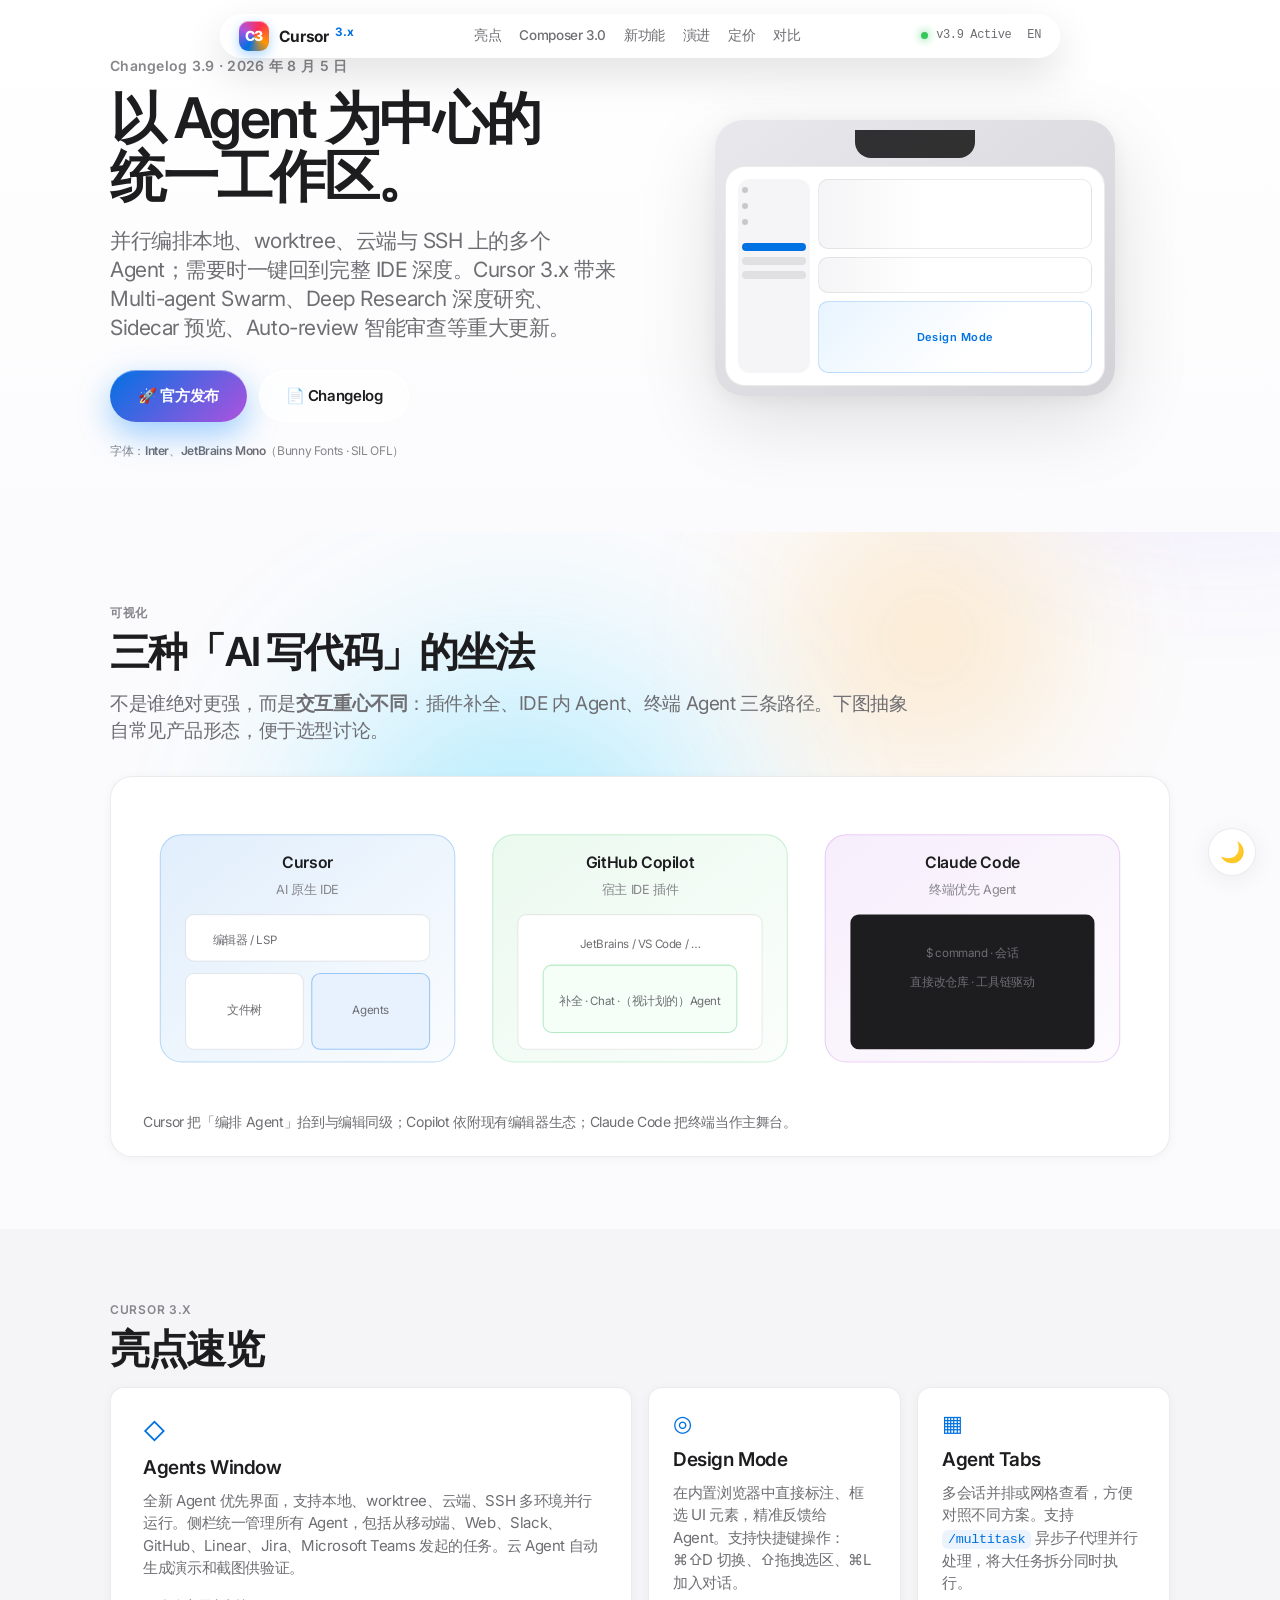
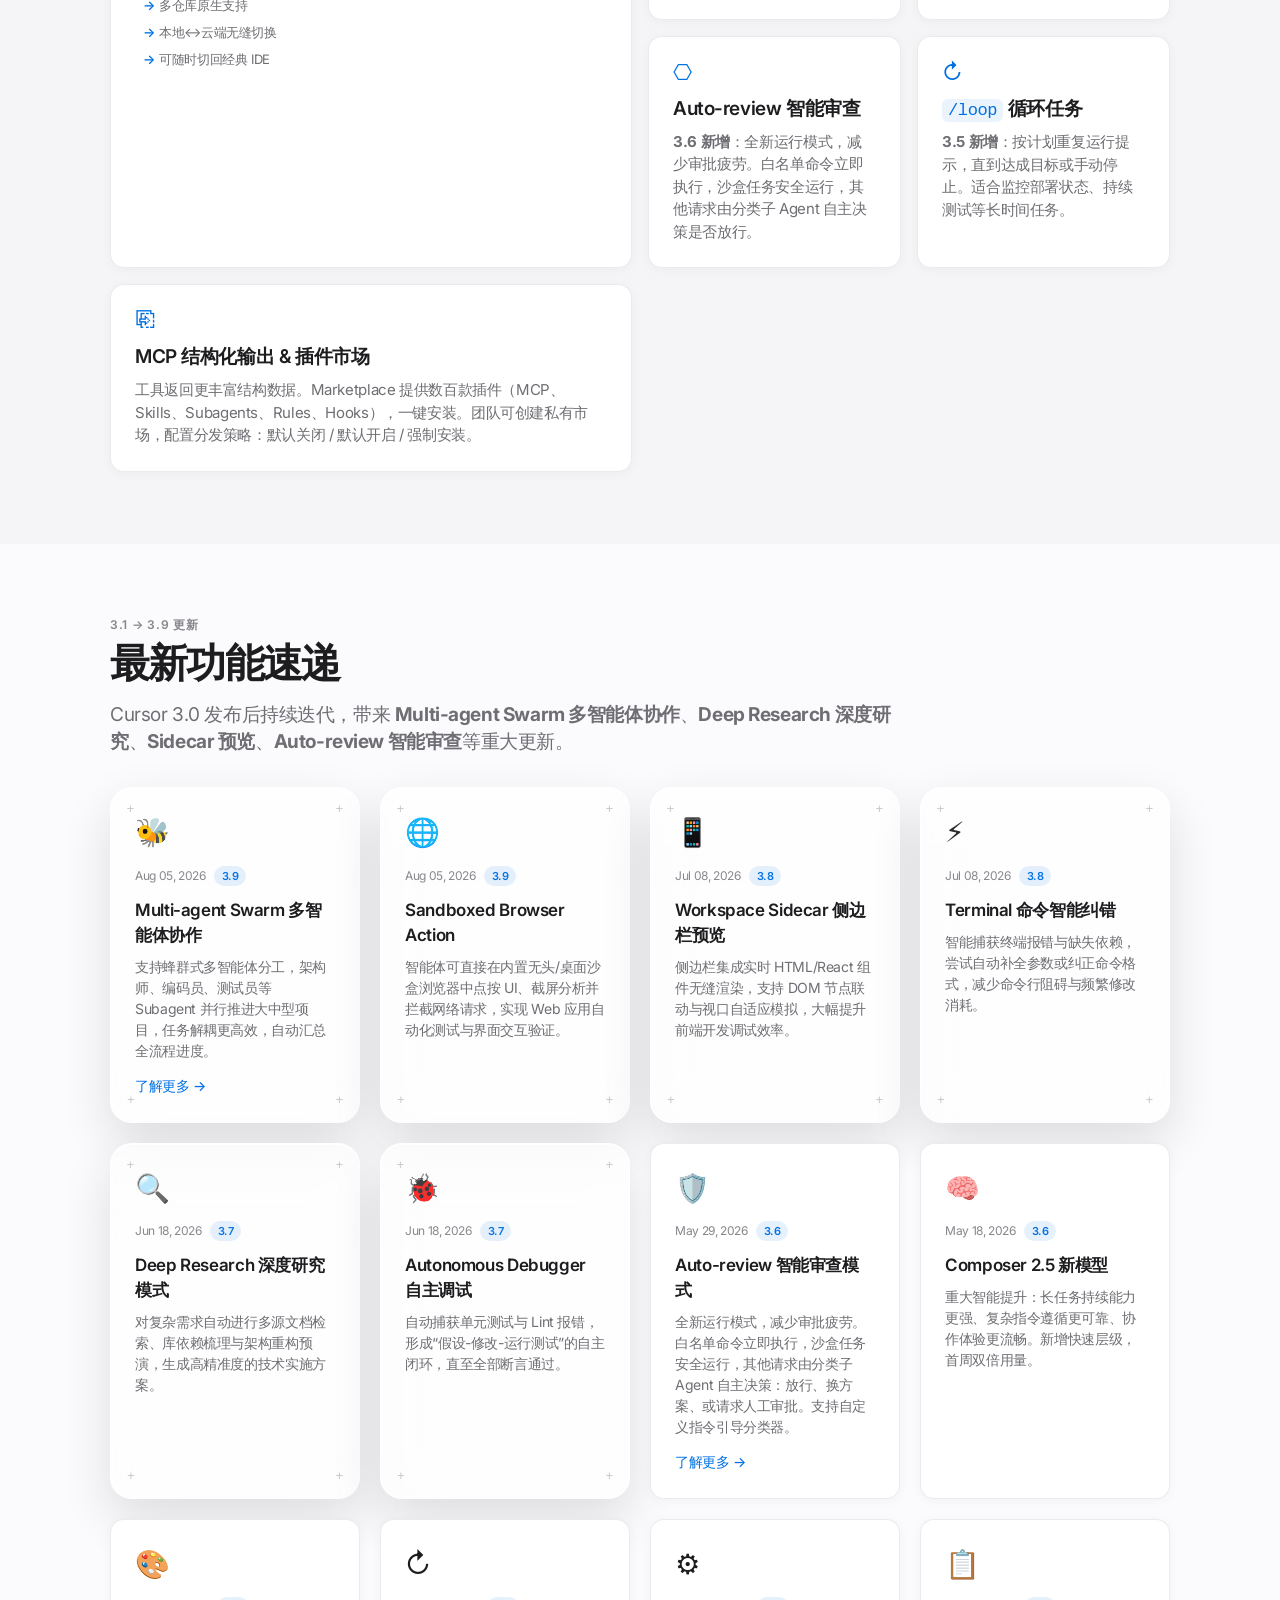
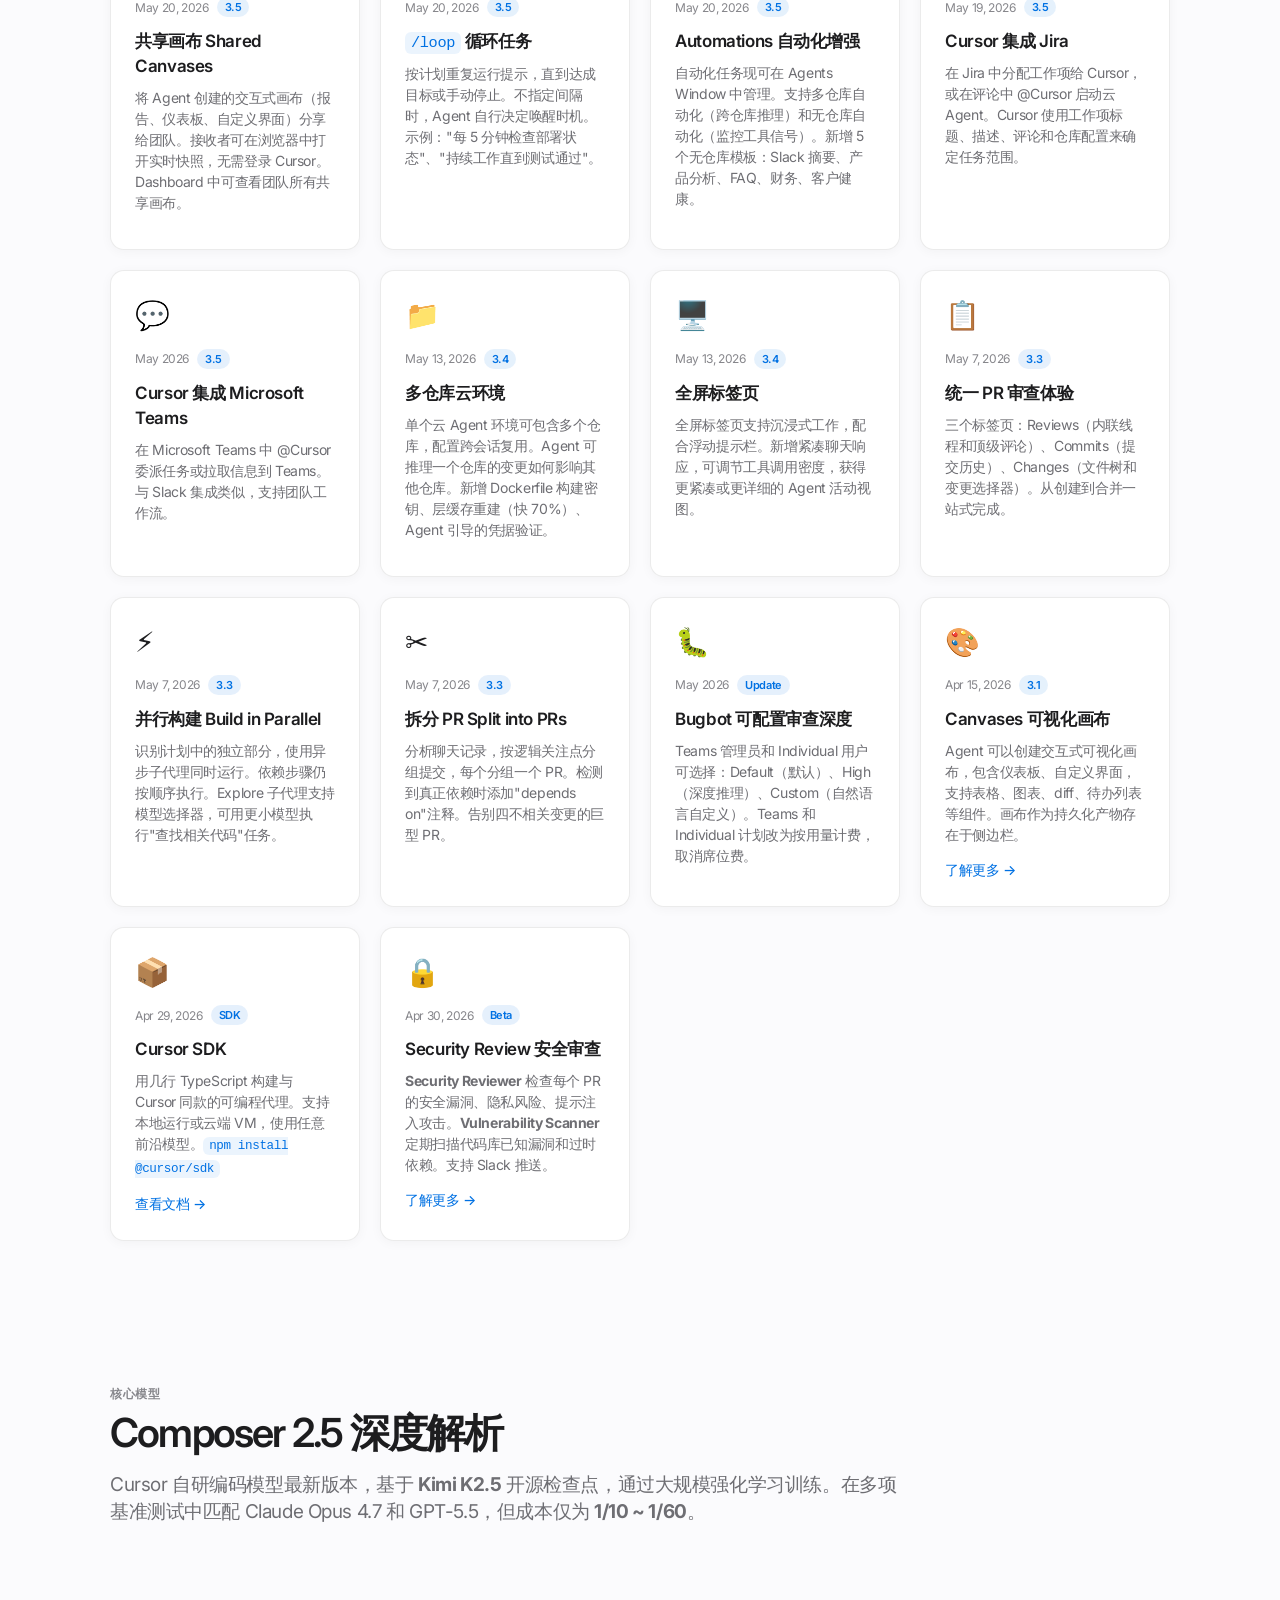
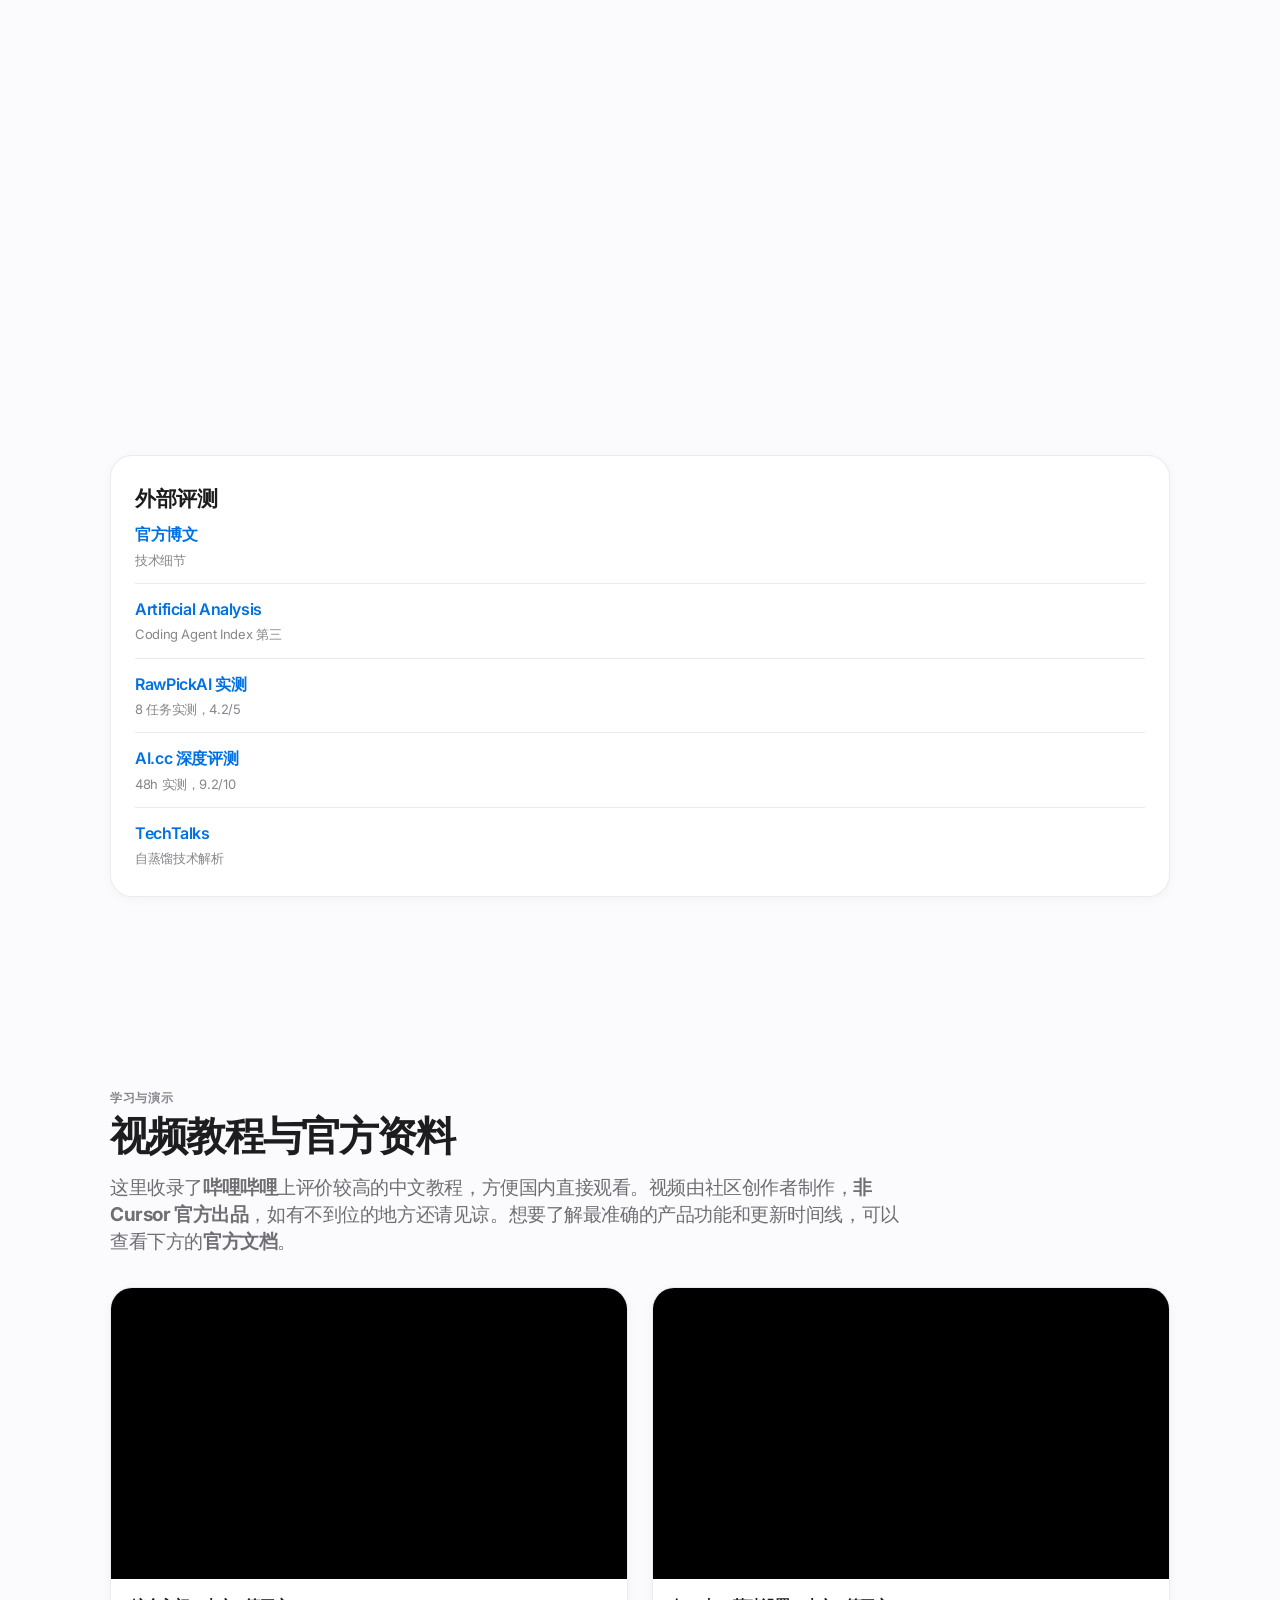
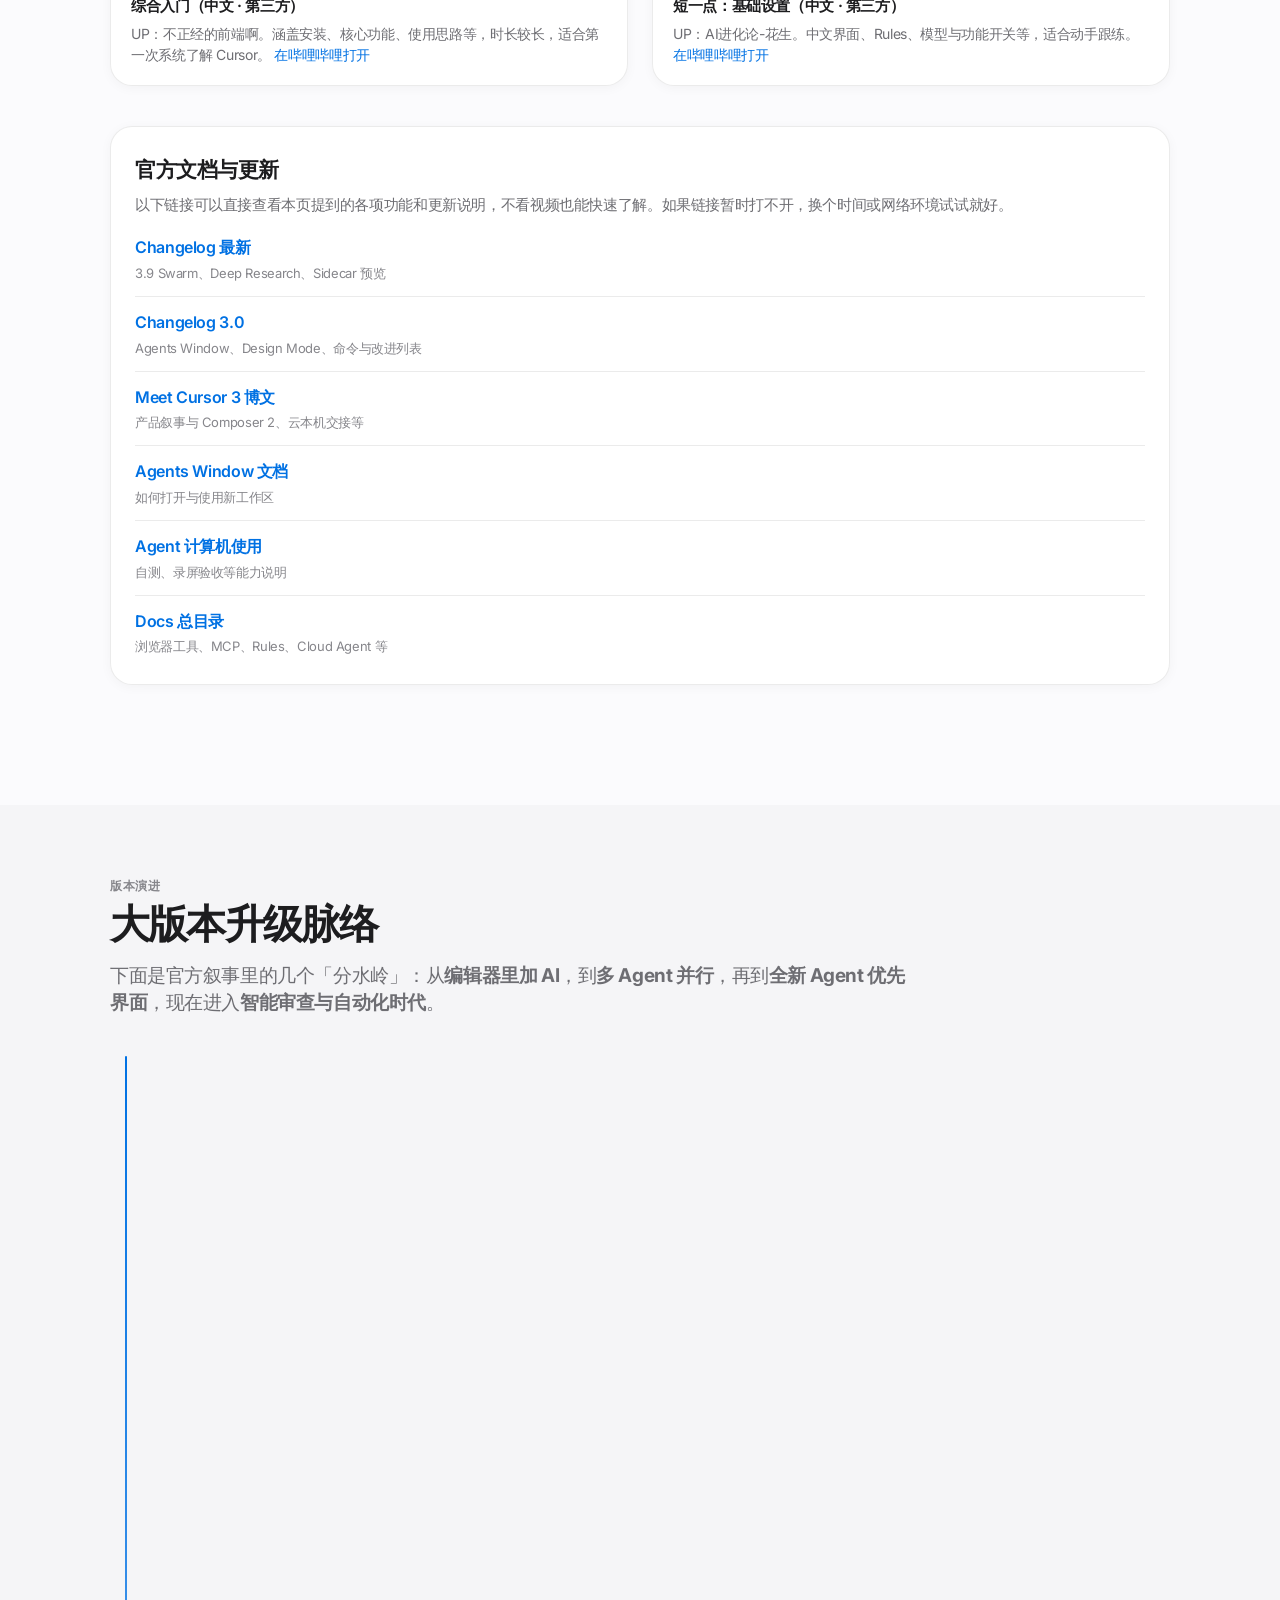
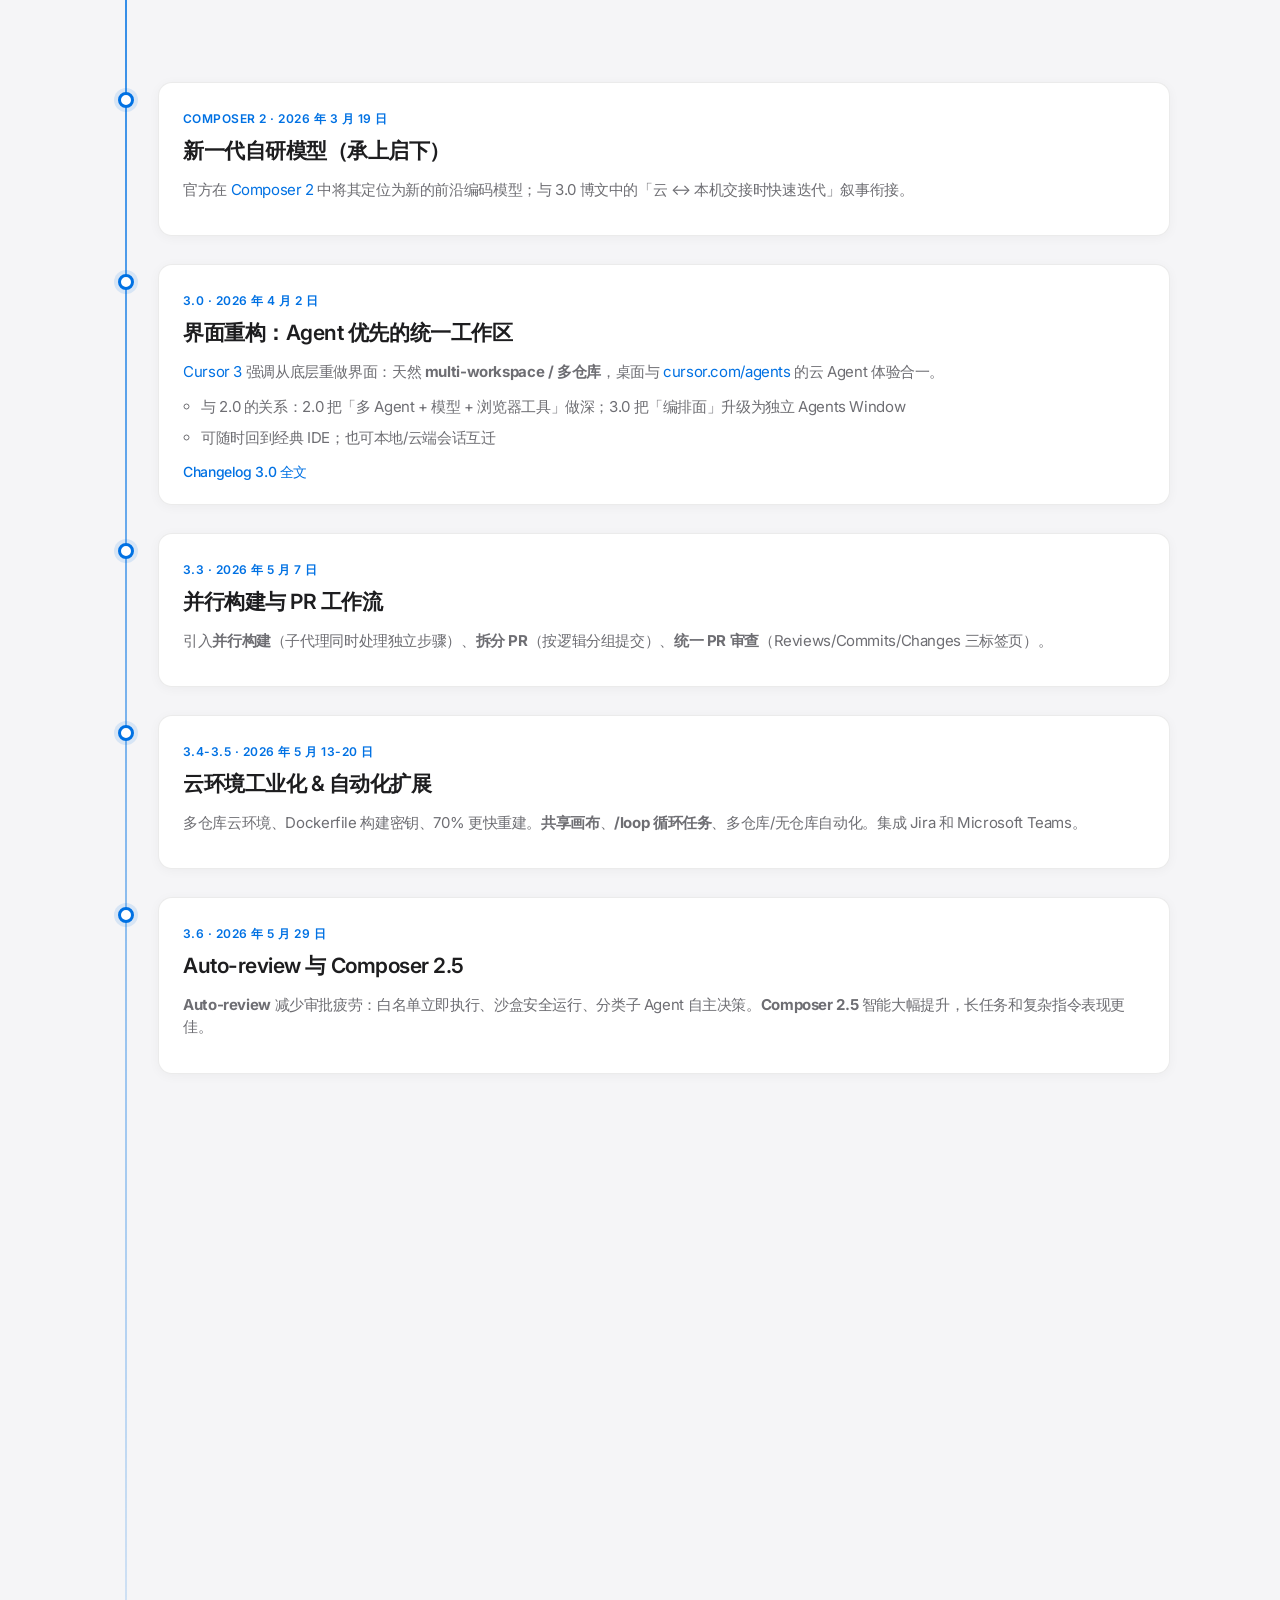
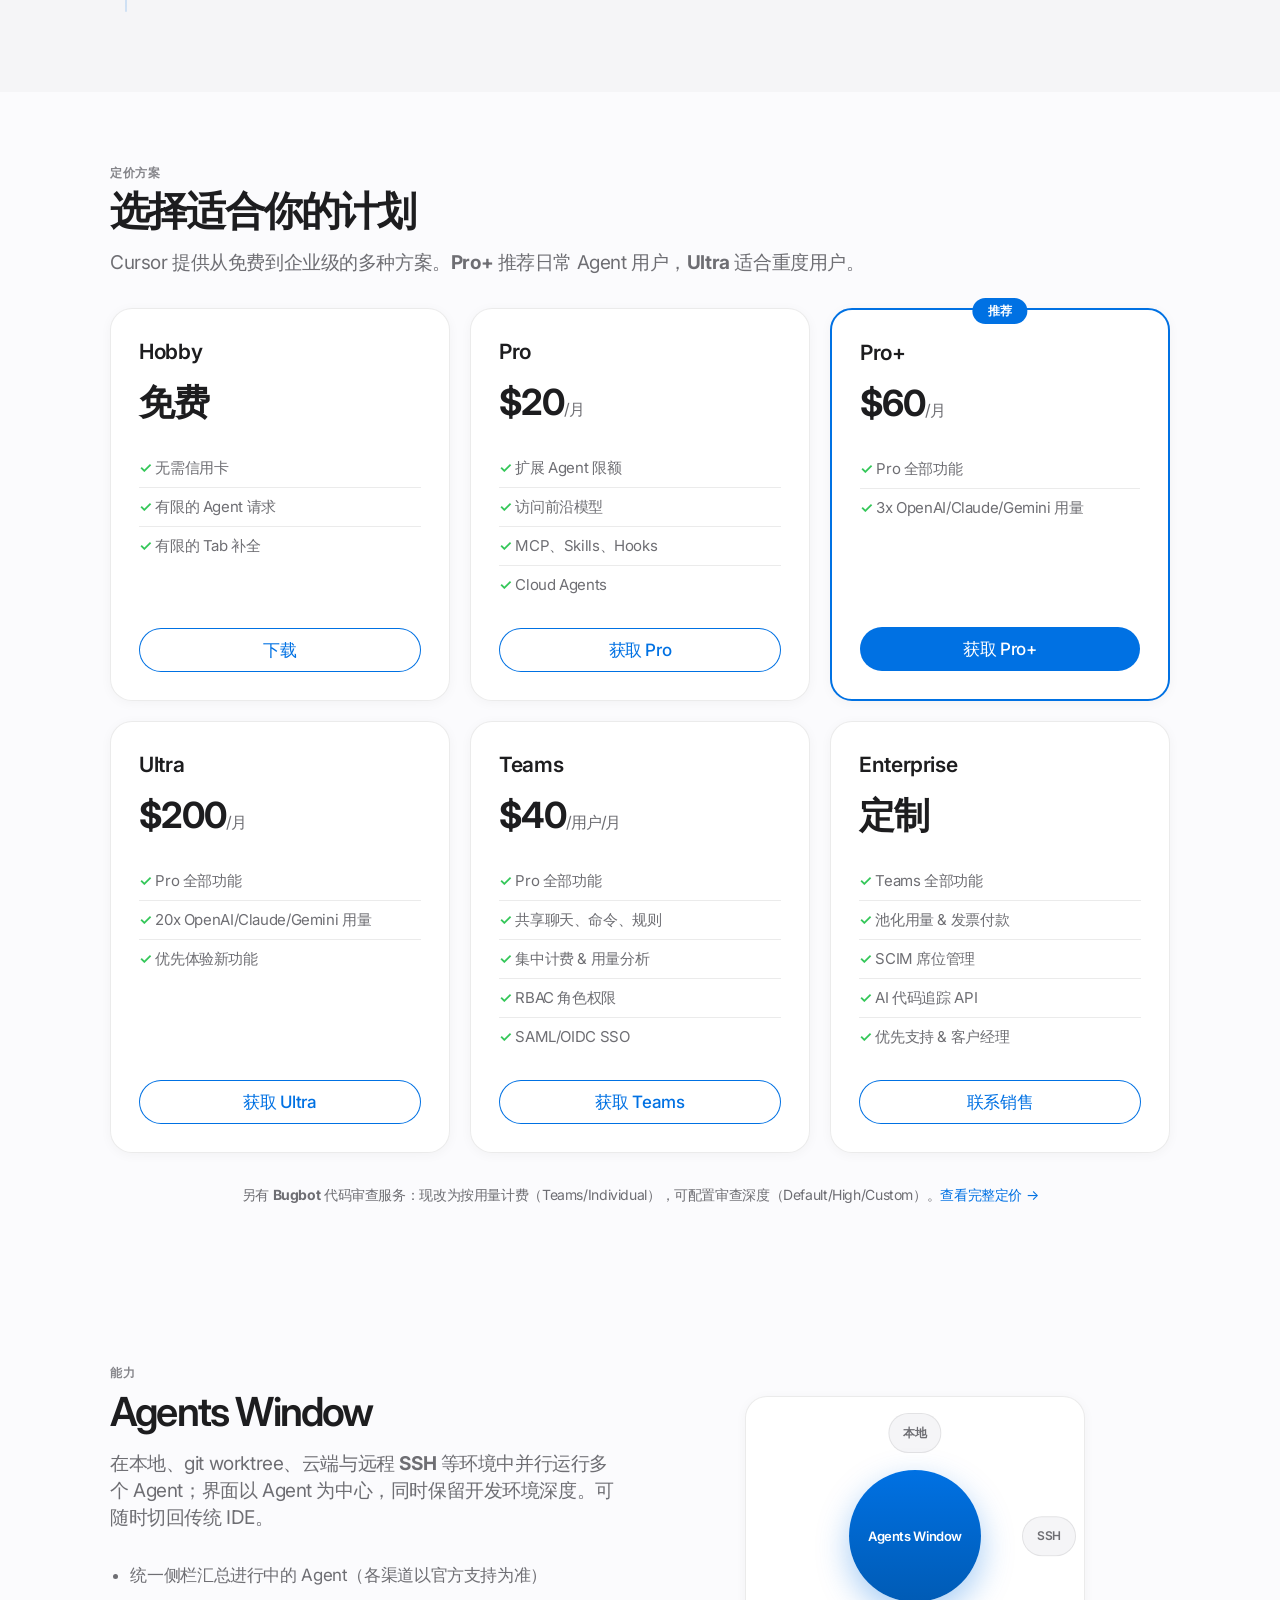
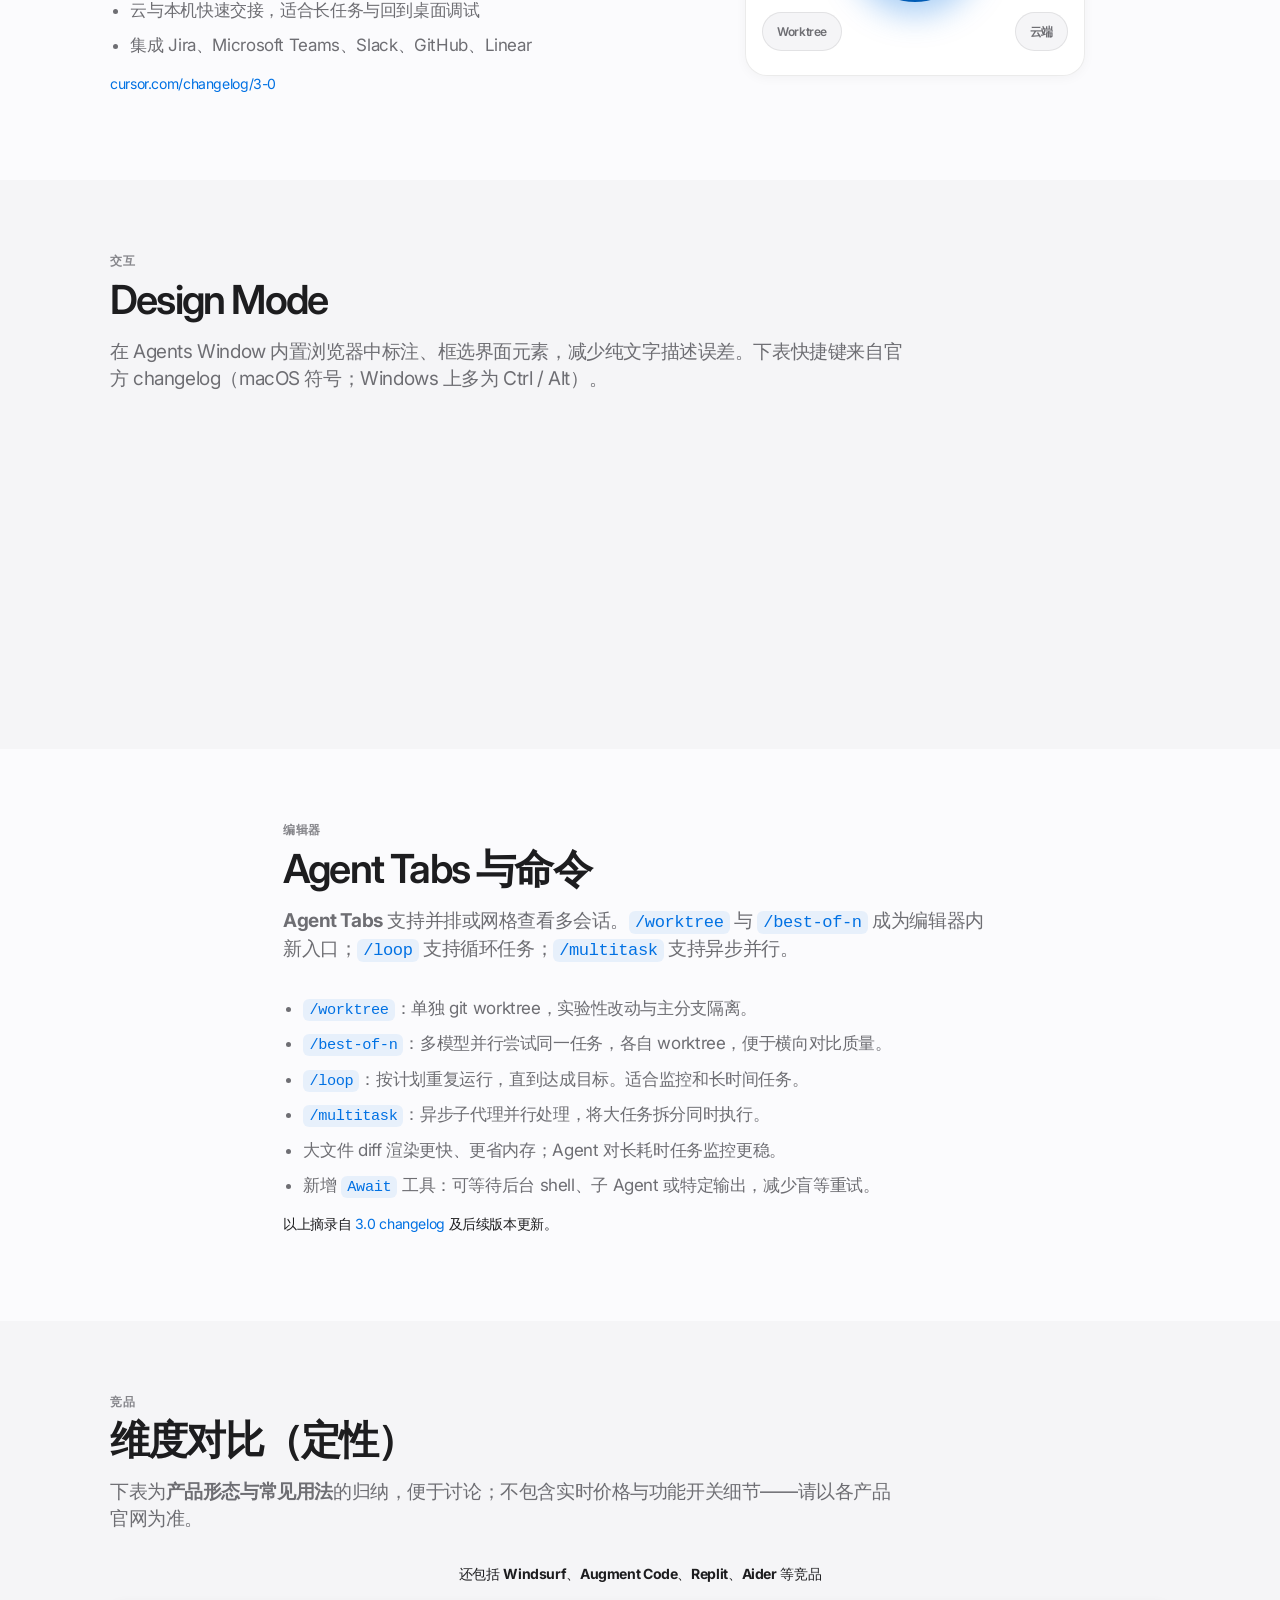
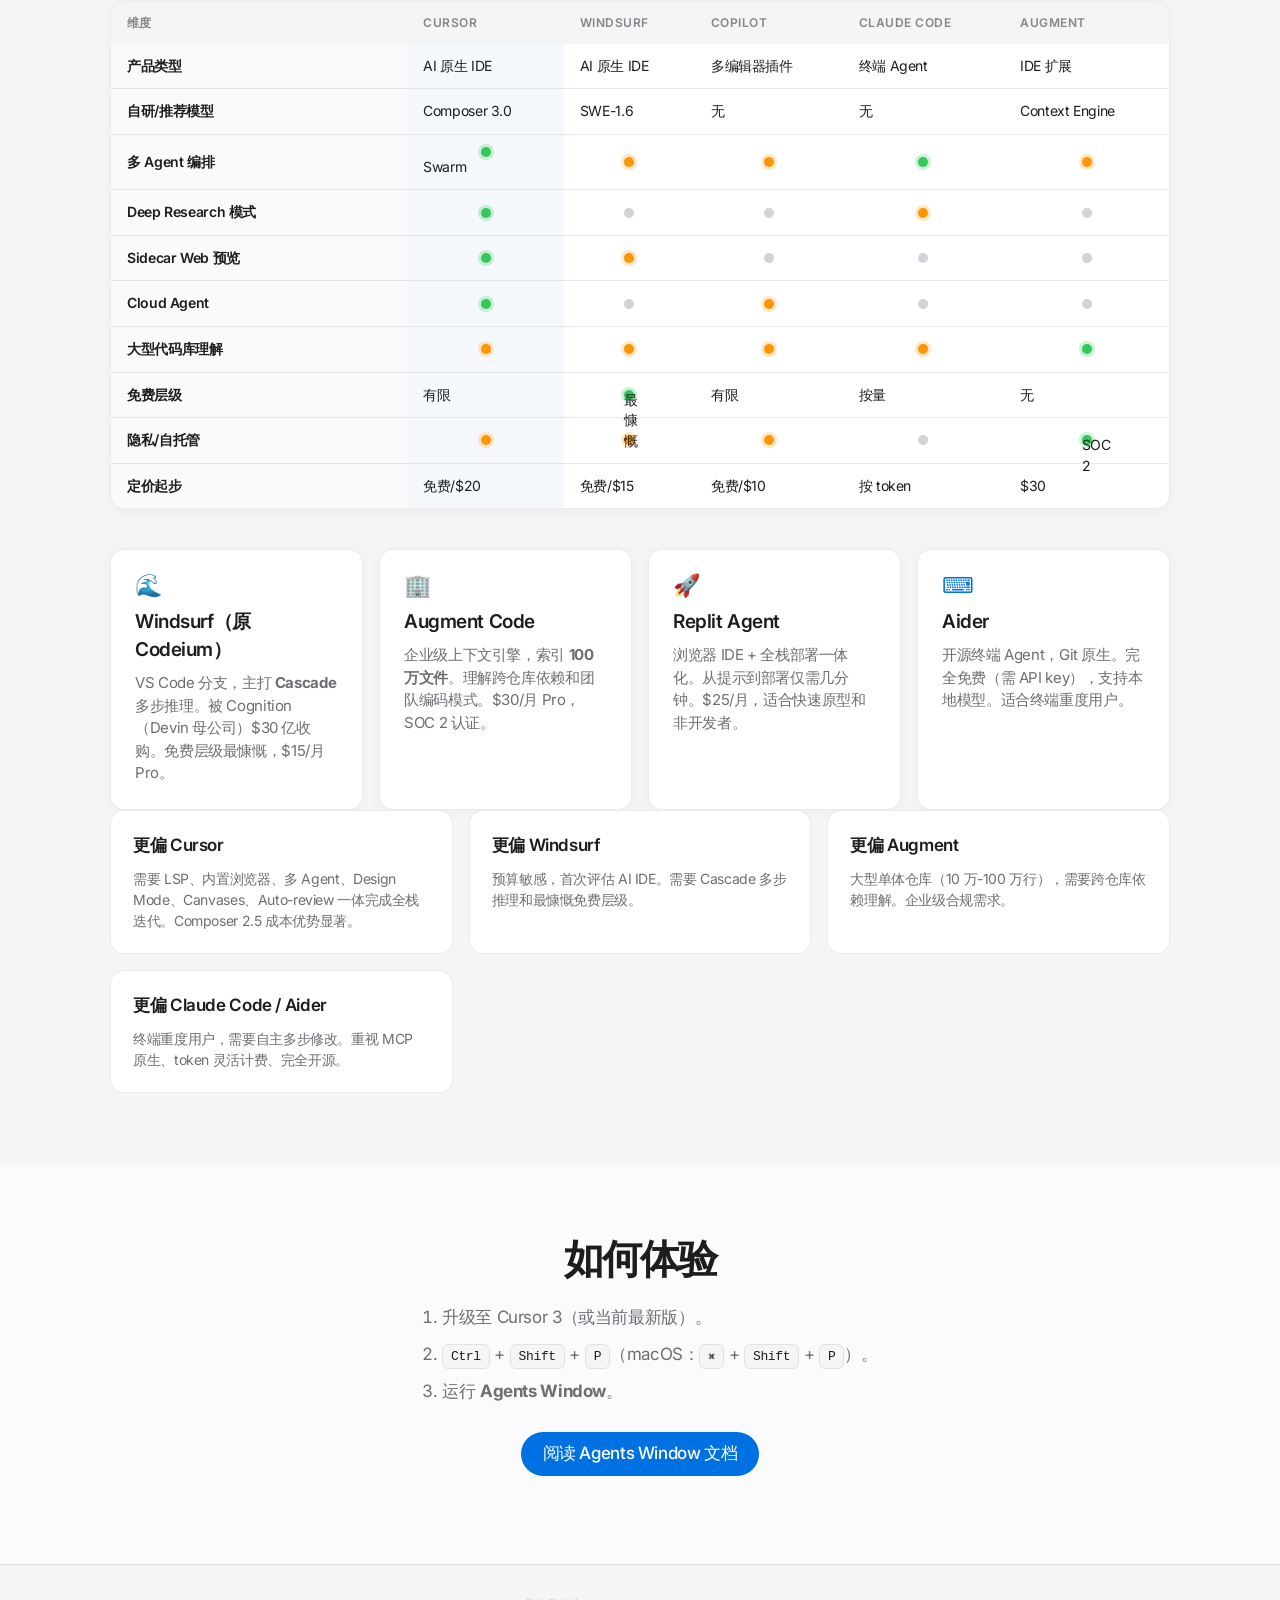
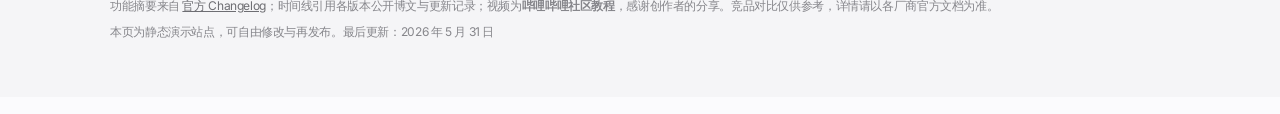
==== index.html @ d1e557cf "feat: 升级 3.9 最新版本内容与 iOS 液态玻璃 & 赛博堆叠卡片高级 UI/UX 设计" ====
<!DOCTYPE html>
<html lang="zh-CN">
  <head>
    <meta charset="UTF-8" />
    <meta name="viewport" content="width=device-width, initial-scale=1" />
    <meta name="description" content="Cursor 3.x 介绍页：Multi-agent Swarm、Deep Research、Sidecar 预览、Auto-review、Composer 3.0、定价方案、竞品对比。3.0→3.9 演进全记录。" />
    <meta name="theme-color" content="#fbfbfd" media="(prefers-color-scheme: light)" />
    <meta name="theme-color" content="#1d1d1f" media="(prefers-color-scheme: dark)" />
    
    <!-- Open Graph -->
    <meta property="og:type" content="website" />
    <meta property="og:title" content="Cursor 3.x · 完整功能介绍" />
    <meta property="og:description" content="Cursor 3.x 全功能介绍：Multi-agent Swarm、Deep Research、Sidecar 预览、Auto-review、Composer 3.0、定价方案" />
    <meta property="og:locale" content="zh_CN" />
    
    <!-- PWA -->
    <link rel="manifest" href="manifest.json" />
    <meta name="apple-mobile-web-app-capable" content="yes" />
    <meta name="apple-mobile-web-app-status-bar-style" content="default" />
    
    <!-- Fonts -->
    <link rel="preconnect" href="https://fonts.bunny.net" crossorigin />
    <link href="https://fonts.bunny.net/css?family=inter:400,500,600,700|jetbrains-mono:400,500,600&display=swap" rel="stylesheet" />
    
    <link rel="stylesheet" href="assets/css/style.css" />
    <title>Cursor 3.x · 完整功能介绍</title>
  </head>
  <body>
    <!-- 动态流光壁纸与噪点 -->
    <div class="bg-blobs" aria-hidden="true">
      <div class="blob b1"></div>
      <div class="blob b2"></div>
      <div class="blob b3"></div>
      <div class="blob b4"></div>
    </div>
    <div class="noise" aria-hidden="true"></div>

    <a class="skip-link" href="#main">跳到正文</a>

    <!-- 灵动岛悬浮导航栏 -->
    <header class="island">
      <div class="island-inner">
        <a class="island-logo" href="#">
          <span class="island-mark">C3</span>
          <span>Cursor <span class="logo-ver">3.x</span></span>
        </a>
        <nav class="island-nav" aria-label="页面导航">
          <a href="#highlights">亮点</a>
          <a href="#composer-25">Composer 3.0</a>
          <a href="#new-features">新功能</a>
          <a href="#timeline">演进</a>
          <a href="#pricing">定价</a>
          <a href="#compare">对比</a>
        </nav>
        <div class="island-status">
          <span class="is-dot"></span>
          <span>v3.9 Active</span>
          <a href="en/" style="margin-left:8px;color:var(--text-secondary);text-decoration:none;" hreflang="en">EN</a>
        </div>
      </div>
    </header>

    <main id="main">
      <!-- Hero -->
      <section class="hero">
        <div class="container hero-grid">
          <div class="hero-copy">
            <p class="eyebrow">Changelog 3.9 · 2026 年 8 月 5 日</p>
            <h1>以 Agent 为中心的<br />统一工作区。</h1>
            <p class="lead">并行编排本地、worktree、云端与 SSH 上的多个 Agent；需要时一键回到完整 IDE 深度。Cursor 3.x 带来 Multi-agent Swarm、Deep Research 深度研究、Sidecar 预览、Auto-review 智能审查等重大更新。</p>
            <div class="hero-actions">
              <a class="btn-p" href="https://cursor.com/blog/cursor-3" target="_blank" rel="noopener noreferrer">🚀 官方发布</a>
              <a class="btn-g" href="https://cursor.com/changelog" target="_blank" rel="noopener noreferrer">📄 Changelog</a>
            </div>
            <p class="font-note">字体：<strong>Inter</strong>、<strong>JetBrains Mono</strong>（Bunny Fonts · SIL OFL）</p>
          </div>
          <div class="hero-visual" aria-hidden="true">
            <div class="device-frame">
              <div class="device-notch"></div>
              <div class="device-screen">
                <div class="mock-sidebar">
                  <span class="mock-dot"></span><span class="mock-dot"></span><span class="mock-dot"></span>
                  <div class="mock-rows">
                    <div class="mock-row active"></div>
                    <div class="mock-row"></div>
                    <div class="mock-row"></div>
                  </div>
                </div>
                <div class="mock-main">
                  <div class="mock-chat"></div>
                  <div class="mock-chat short"></div>
                  <div class="mock-browser"><span>Design Mode</span></div>
                </div>
              </div>
            </div>
          </div>
        </div>
      </section>

      <!-- Visual -->
      <section id="visual" class="section">
        <div class="container">
          <p class="section-label">可视化</p>
          <h2 class="section-title">三种「AI 写代码」的坐法</h2>
          <p class="section-desc">不是谁绝对更强，而是<strong>交互重心不同</strong>：插件补全、IDE 内 Agent、终端 Agent 三条路径。下图抽象自常见产品形态，便于选型讨论。</p>
          <figure class="diagram-card animate-on-scroll">
            <svg class="diagram-svg" viewBox="0 0 960 280" role="img" aria-labelledby="diagram-title diagram-desc">
              <title id="diagram-title">Cursor、GitHub Copilot、Claude Code 产品形态对比示意图</title>
              <desc id="diagram-desc">三列分别表示 AI 原生 IDE、多编辑器插件、终端 Agent 的典型结构。</desc>
              <defs>
                <linearGradient id="g1" x1="0" y1="0" x2="1" y2="1" class="svg-grad-blue"><stop offset="0%" stop-color="#0071e3" stop-opacity="0.12"/><stop offset="100%" stop-color="#0071e3" stop-opacity="0.02"/></linearGradient>
                <linearGradient id="g2" x1="0" y1="0" x2="1" y2="1" class="svg-grad-green"><stop offset="0%" stop-color="#34c759" stop-opacity="0.1"/><stop offset="100%" stop-color="#34c759" stop-opacity="0.02"/></linearGradient>
                <linearGradient id="g3" x1="0" y1="0" x2="1" y2="1" class="svg-grad-purple"><stop offset="0%" stop-color="#af52de" stop-opacity="0.1"/><stop offset="100%" stop-color="#af52de" stop-opacity="0.02"/></linearGradient>
              </defs>
              <rect x="24" y="32" width="280" height="216" rx="20" fill="url(#g1)" class="svg-card-blue"/>
              <text x="164" y="64" text-anchor="middle" class="svg-label">Cursor</text>
              <text x="164" y="88" text-anchor="middle" class="svg-caption">AI 原生 IDE</text>
              <rect x="48" y="108" width="232" height="44" rx="8" class="svg-rect-light"/>
              <rect x="48" y="164" width="112" height="72" rx="8" class="svg-rect-light"/>
              <rect x="168" y="164" width="112" height="72" rx="8" class="svg-rect-accent"/>
              <text x="104" y="136" text-anchor="middle" class="svg-mini">编辑器 / LSP</text>
              <text x="104" y="202" text-anchor="middle" class="svg-mini">文件树</text>
              <text x="224" y="202" text-anchor="middle" class="svg-mini">Agents</text>
              <rect x="340" y="32" width="280" height="216" rx="20" fill="url(#g2)" class="svg-card-green"/>
              <text x="480" y="64" text-anchor="middle" class="svg-label">GitHub Copilot</text>
              <text x="480" y="88" text-anchor="middle" class="svg-caption">宿主 IDE 插件</text>
              <rect x="364" y="108" width="232" height="128" rx="8" class="svg-rect-light"/>
              <text x="480" y="140" text-anchor="middle" class="svg-mini">JetBrains / VS Code / …</text>
              <rect x="388" y="156" width="184" height="64" rx="8" class="svg-rect-green"/>
              <text x="480" y="194" text-anchor="middle" class="svg-mini">补全 · Chat ·（视计划的）Agent</text>
              <rect x="656" y="32" width="280" height="216" rx="20" fill="url(#g3)" class="svg-card-purple"/>
              <text x="796" y="64" text-anchor="middle" class="svg-label">Claude Code</text>
              <text x="796" y="88" text-anchor="middle" class="svg-caption">终端优先 Agent</text>
              <rect x="680" y="108" width="232" height="128" rx="8" fill="#1d1d1f"/>
              <text x="796" y="148" text-anchor="middle" fill="#f5f5f7" class="svg-mini">$ command · 会话</text>
              <text x="796" y="176" text-anchor="middle" fill="#a1a1a6" class="svg-mini">直接改仓库 · 工具链驱动</text>
            </svg>
            <figcaption class="diagram-caption">Cursor 把「编排 Agent」抬到与编辑同级；Copilot 依附现有编辑器生态；Claude Code 把终端当作主舞台。</figcaption>
          </figure>
        </div>
      </section>

      <!-- Highlights -->
      <section id="highlights" class="section section-tint">
        <div class="container">
          <p class="section-label">Cursor 3.x</p>
          <h2 class="section-title">亮点速览</h2>
          <div class="bento">
            <article class="bento-card bento-large animate-on-scroll">
              <div class="bento-icon" aria-hidden="true">◇</div>
              <h3>Agents Window</h3>
              <p>全新 Agent 优先界面，支持本地、worktree、云端、SSH 多环境并行运行。侧栏统一管理所有 Agent，包括从移动端、Web、Slack、GitHub、Linear、Jira、Microsoft Teams 发起的任务。云 Agent 自动生成演示和截图供验证。</p>
              <ul class="bento-list">
                <li>多仓库原生支持</li>
                <li>本地↔云端无缝切换</li>
                <li>可随时切回经典 IDE</li>
              </ul>
            </article>
            <article class="bento-card animate-on-scroll">
              <div class="bento-icon" aria-hidden="true">◎</div>
              <h3>Design Mode</h3>
              <p>在内置浏览器中直接标注、框选 UI 元素，精准反馈给 Agent。支持快捷键操作：⌘⇧D 切换、⇧拖拽选区、⌘L 加入对话。</p>
            </article>
            <article class="bento-card animate-on-scroll">
              <div class="bento-icon" aria-hidden="true">▦</div>
              <h3>Agent Tabs</h3>
              <p>多会话并排或网格查看，方便对照不同方案。支持 <code>/multitask</code> 异步子代理并行处理，将大任务拆分同时执行。</p>
            </article>
            <article class="bento-card animate-on-scroll">
              <div class="bento-icon" aria-hidden="true">⎔</div>
              <h3>Auto-review 智能审查</h3>
              <p><strong>3.6 新增</strong>：全新运行模式，减少审批疲劳。白名单命令立即执行，沙盒任务安全运行，其他请求由分类子 Agent 自主决策是否放行。</p>
            </article>
            <article class="bento-card animate-on-scroll">
              <div class="bento-icon" aria-hidden="true">↻</div>
              <h3><code>/loop</code> 循环任务</h3>
              <p><strong>3.5 新增</strong>：按计划重复运行提示，直到达成目标或手动停止。适合监控部署状态、持续测试等长时间任务。</p>
            </article>
            <article class="bento-card bento-wide animate-on-scroll">
              <div class="bento-icon" aria-hidden="true">⎘</div>
              <h3>MCP 结构化输出 & 插件市场</h3>
              <p>工具返回更丰富结构数据。Marketplace 提供数百款插件（MCP、Skills、Subagents、Rules、Hooks），一键安装。团队可创建私有市场，配置分发策略：默认关闭 / 默认开启 / 强制安装。</p>
            </article>
          </div>
        </div>
      </section>

      <!-- New Features (3.1 - 3.9) -->
      <section id="new-features" class="section">
        <div class="container">
          <p class="section-label">3.1 → 3.9 更新</p>
          <h2 class="section-title">最新功能速递</h2>
          <p class="section-desc">Cursor 3.0 发布后持续迭代，带来 <strong>Multi-agent Swarm 多智能体协作</strong>、<strong>Deep Research 深度研究</strong>、<strong>Sidecar 预览</strong>、<strong>Auto-review 智能审查</strong>等重大更新。</p>
          
          <div class="feature-grid">
            <!-- Multi-agent Swarm -->
            <article class="feature-card glass shine animate-on-scroll">
              <span class="corner-cross tl">+</span><span class="corner-cross tr">+</span><span class="corner-cross bl">+</span><span class="corner-cross br">+</span>
              <div class="feature-icon">🐝</div>
              <div class="feature-meta">
                <span class="feature-date">Aug 05, 2026</span>
                <span class="feature-version">3.9</span>
              </div>
              <h3>Multi-agent Swarm 多智能体协作</h3>
              <p>支持蜂群式多智能体分工，架构师、编码员、测试员等 Subagent 并行推进大中型项目，任务解耦更高效，自动汇总全流程进度。</p>
              <a href="https://cursor.com/changelog" target="_blank" rel="noopener noreferrer">了解更多 →</a>
            </article>

            <!-- Sandboxed Browser Action -->
            <article class="feature-card glass shine animate-on-scroll">
              <span class="corner-cross tl">+</span><span class="corner-cross tr">+</span><span class="corner-cross bl">+</span><span class="corner-cross br">+</span>
              <div class="feature-icon">🌐</div>
              <div class="feature-meta">
                <span class="feature-date">Aug 05, 2026</span>
                <span class="feature-version">3.9</span>
              </div>
              <h3>Sandboxed Browser Action</h3>
              <p>智能体可直接在内置无头/桌面沙盒浏览器中点按 UI、截屏分析并拦截网络请求，实现 Web 应用自动化测试与界面交互验证。</p>
            </article>

            <!-- Workspace Sidecar -->
            <article class="feature-card glass shine animate-on-scroll">
              <span class="corner-cross tl">+</span><span class="corner-cross tr">+</span><span class="corner-cross bl">+</span><span class="corner-cross br">+</span>
              <div class="feature-icon">📱</div>
              <div class="feature-meta">
                <span class="feature-date">Jul 08, 2026</span>
                <span class="feature-version">3.8</span>
              </div>
              <h3>Workspace Sidecar 侧边栏预览</h3>
              <p>侧边栏集成实时 HTML/React 组件无缝渲染，支持 DOM 节点联动与视口自适应模拟，大幅提升前端开发调试效率。</p>
            </article>

            <!-- Terminal Command Auto-Correction -->
            <article class="feature-card glass shine animate-on-scroll">
              <span class="corner-cross tl">+</span><span class="corner-cross tr">+</span><span class="corner-cross bl">+</span><span class="corner-cross br">+</span>
              <div class="feature-icon">⚡</div>
              <div class="feature-meta">
                <span class="feature-date">Jul 08, 2026</span>
                <span class="feature-version">3.8</span>
              </div>
              <h3>Terminal 命令智能纠错</h3>
              <p>智能捕获终端报错与缺失依赖，尝试自动补全参数或纠正命令格式，减少命令行阻碍与频繁修改消耗。</p>
            </article>

            <!-- Deep Research Mode -->
            <article class="feature-card glass shine animate-on-scroll">
              <span class="corner-cross tl">+</span><span class="corner-cross tr">+</span><span class="corner-cross bl">+</span><span class="corner-cross br">+</span>
              <div class="feature-icon">🔍</div>
              <div class="feature-meta">
                <span class="feature-date">Jun 18, 2026</span>
                <span class="feature-version">3.7</span>
              </div>
              <h3>Deep Research 深度研究模式</h3>
              <p>对复杂需求自动进行多源文档检索、库依赖梳理与架构重构预演，生成高精准度的技术实施方案。</p>
            </article>

            <!-- Autonomous Debugger -->
            <article class="feature-card glass shine animate-on-scroll">
              <span class="corner-cross tl">+</span><span class="corner-cross tr">+</span><span class="corner-cross bl">+</span><span class="corner-cross br">+</span>
              <div class="feature-icon">🐞</div>
              <div class="feature-meta">
                <span class="feature-date">Jun 18, 2026</span>
                <span class="feature-version">3.7</span>
              </div>
              <h3>Autonomous Debugger 自主调试</h3>
              <p>自动捕获单元测试与 Lint 报错，形成“假设-修改-运行测试”的自主闭环，直至全部断言通过。</p>
            </article>

            <!-- Auto-review -->
            <article class="feature-card animate-on-scroll">
              <div class="feature-icon">🛡️</div>
              <div class="feature-meta">
                <span class="feature-date">May 29, 2026</span>
                <span class="feature-version">3.6</span>
              </div>
              <h3>Auto-review 智能审查模式</h3>
              <p>全新运行模式，减少审批疲劳。白名单命令立即执行，沙盒任务安全运行，其他请求由分类子 Agent 自主决策：放行、换方案、或请求人工审批。支持自定义指令引导分类器。</p>
              <a href="https://cursor.com/changelog" target="_blank" rel="noopener noreferrer">了解更多 →</a>
            </article>

            <!-- Composer 2.5 -->
            <article class="feature-card animate-on-scroll">
              <div class="feature-icon">🧠</div>
              <div class="feature-meta">
                <span class="feature-date">May 18, 2026</span>
                <span class="feature-version">3.6</span>
              </div>
              <h3>Composer 2.5 新模型</h3>
              <p>重大智能提升：长任务持续能力更强、复杂指令遵循更可靠、协作体验更流畅。新增快速层级，首周双倍用量。</p>
            </article>

            <!-- Shared Canvases -->
            <article class="feature-card animate-on-scroll">
              <div class="feature-icon">🎨</div>
              <div class="feature-meta">
                <span class="feature-date">May 20, 2026</span>
                <span class="feature-version">3.5</span>
              </div>
              <h3>共享画布 Shared Canvases</h3>
              <p>将 Agent 创建的交互式画布（报告、仪表板、自定义界面）分享给团队。接收者可在浏览器中打开实时快照，无需登录 Cursor。Dashboard 中可查看团队所有共享画布。</p>
            </article>

            <!-- /loop -->
            <article class="feature-card animate-on-scroll">
              <div class="feature-icon">↻</div>
              <div class="feature-meta">
                <span class="feature-date">May 20, 2026</span>
                <span class="feature-version">3.5</span>
              </div>
              <h3><code>/loop</code> 循环任务</h3>
              <p>按计划重复运行提示，直到达成目标或手动停止。不指定间隔时，Agent 自行决定唤醒时机。示例："每 5 分钟检查部署状态"、"持续工作直到测试通过"。</p>
            </article>

            <!-- Automations -->
            <article class="feature-card animate-on-scroll">
              <div class="feature-icon">⚙️</div>
              <div class="feature-meta">
                <span class="feature-date">May 20, 2026</span>
                <span class="feature-version">3.5</span>
              </div>
              <h3>Automations 自动化增强</h3>
              <p>自动化任务现可在 Agents Window 中管理。支持多仓库自动化（跨仓库推理）和无仓库自动化（监控工具信号）。新增 5 个无仓库模板：Slack 摘要、产品分析、FAQ、财务、客户健康。</p>
            </article>

            <!-- Cursor in Jira -->
            <article class="feature-card animate-on-scroll">
              <div class="feature-icon">📋</div>
              <div class="feature-meta">
                <span class="feature-date">May 19, 2026</span>
                <span class="feature-version">3.5</span>
              </div>
              <h3>Cursor 集成 Jira</h3>
              <p>在 Jira 中分配工作项给 Cursor，或在评论中 @Cursor 启动云 Agent。Cursor 使用工作项标题、描述、评论和仓库配置来确定任务范围。</p>
            </article>

            <!-- Cursor in Teams -->
            <article class="feature-card animate-on-scroll">
              <div class="feature-icon">💬</div>
              <div class="feature-meta">
                <span class="feature-date">May 2026</span>
                <span class="feature-version">3.5</span>
              </div>
              <h3>Cursor 集成 Microsoft Teams</h3>
              <p>在 Microsoft Teams 中 @Cursor 委派任务或拉取信息到 Teams。与 Slack 集成类似，支持团队工作流。</p>
            </article>

            <!-- Multi-repo Environments -->
            <article class="feature-card animate-on-scroll">
              <div class="feature-icon">📁</div>
              <div class="feature-meta">
                <span class="feature-date">May 13, 2026</span>
                <span class="feature-version">3.4</span>
              </div>
              <h3>多仓库云环境</h3>
              <p>单个云 Agent 环境可包含多个仓库，配置跨会话复用。Agent 可推理一个仓库的变更如何影响其他仓库。新增 Dockerfile 构建密钥、层缓存重建（快 70%）、Agent 引导的凭据验证。</p>
            </article>

            <!-- Full-screen tabs -->
            <article class="feature-card animate-on-scroll">
              <div class="feature-icon">🖥️</div>
              <div class="feature-meta">
                <span class="feature-date">May 13, 2026</span>
                <span class="feature-version">3.4</span>
              </div>
              <h3>全屏标签页</h3>
              <p>全屏标签页支持沉浸式工作，配合浮动提示栏。新增紧凑聊天响应，可调节工具调用密度，获得更紧凑或更详细的 Agent 活动视图。</p>
            </article>

            <!-- PR Review -->
            <article class="feature-card animate-on-scroll">
              <div class="feature-icon">📋</div>
              <div class="feature-meta">
                <span class="feature-date">May 7, 2026</span>
                <span class="feature-version">3.3</span>
              </div>
              <h3>统一 PR 审查体验</h3>
              <p>三个标签页：Reviews（内联线程和顶级评论）、Commits（提交历史）、Changes（文件树和变更选择器）。从创建到合并一站式完成。</p>
            </article>

            <!-- Build in Parallel -->
            <article class="feature-card animate-on-scroll">
              <div class="feature-icon">⚡</div>
              <div class="feature-meta">
                <span class="feature-date">May 7, 2026</span>
                <span class="feature-version">3.3</span>
              </div>
              <h3>并行构建 Build in Parallel</h3>
              <p>识别计划中的独立部分，使用异步子代理同时运行。依赖步骤仍按顺序执行。Explore 子代理支持模型选择器，可用更小模型执行"查找相关代码"任务。</p>
            </article>

            <!-- Split PRs -->
            <article class="feature-card animate-on-scroll">
              <div class="feature-icon">✂️</div>
              <div class="feature-meta">
                <span class="feature-date">May 7, 2026</span>
                <span class="feature-version">3.3</span>
              </div>
              <h3>拆分 PR Split into PRs</h3>
              <p>分析聊天记录，按逻辑关注点分组提交，每个分组一个 PR。检测到真正依赖时添加"depends on"注释。告别四不相关变更的巨型 PR。</p>
            </article>

            <!-- Bugbot Effort Levels -->
            <article class="feature-card animate-on-scroll">
              <div class="feature-icon">🐛</div>
              <div class="feature-meta">
                <span class="feature-date">May 2026</span>
                <span class="feature-version">Update</span>
              </div>
              <h3>Bugbot 可配置审查深度</h3>
              <p>Teams 管理员和 Individual 用户可选择：Default（默认）、High（深度推理）、Custom（自然语言自定义）。Teams 和 Individual 计划改为按用量计费，取消席位费。</p>
            </article>

            <!-- Canvases -->
            <article class="feature-card animate-on-scroll">
              <div class="feature-icon">🎨</div>
              <div class="feature-meta">
                <span class="feature-date">Apr 15, 2026</span>
                <span class="feature-version">3.1</span>
              </div>
              <h3>Canvases 可视化画布</h3>
              <p>Agent 可以创建交互式可视化画布，包含仪表板、自定义界面，支持表格、图表、diff、待办列表等组件。画布作为持久化产物存在于侧边栏。</p>
              <a href="https://cursor.com/blog/canvas" target="_blank" rel="noopener noreferrer">了解更多 →</a>
            </article>

            <!-- SDK -->
            <article class="feature-card animate-on-scroll">
              <div class="feature-icon">📦</div>
              <div class="feature-meta">
                <span class="feature-date">Apr 29, 2026</span>
                <span class="feature-version">SDK</span>
              </div>
              <h3>Cursor SDK</h3>
              <p>用几行 TypeScript 构建与 Cursor 同款的可编程代理。支持本地运行或云端 VM，使用任意前沿模型。<code>npm install @cursor/sdk</code></p>
              <a href="https://cursor.com/docs/sdk/typescript" target="_blank" rel="noopener noreferrer">查看文档 →</a>
            </article>

            <!-- Security Review -->
            <article class="feature-card animate-on-scroll">
              <div class="feature-icon">🔒</div>
              <div class="feature-meta">
                <span class="feature-date">Apr 30, 2026</span>
                <span class="feature-version">Beta</span>
              </div>
              <h3>Security Review 安全审查</h3>
              <p><strong>Security Reviewer</strong> 检查每个 PR 的安全漏洞、隐私风险、提示注入攻击。<strong>Vulnerability Scanner</strong> 定期扫描代码库已知漏洞和过时依赖。支持 Slack 推送。</p>
              <a href="https://cursor.com/docs/security-review" target="_blank" rel="noopener noreferrer">了解更多 →</a>
            </article>
          </div>
        </div>
      </section>


      <!-- Composer 2.5 Deep Dive -->
      <section id="composer-25" class="section">
        <div class="container">
          <p class="section-label">核心模型</p>
          <h2 class="section-title">Composer 2.5 深度解析</h2>
          <p class="section-desc">Cursor 自研编码模型最新版本，基于 <strong>Kimi K2.5</strong> 开源检查点，通过大规模强化学习训练。在多项基准测试中匹配 Claude Opus 4.7 和 GPT-5.5，但成本仅为 <strong>1/10 ~ 1/60</strong>。</p>
          
          <div class="compare-wrap animate-on-scroll" style="margin-bottom:32px">
            <table class="compare-table">
              <thead><tr><th scope="col">基准测试</th><th scope="col">Composer 2.5</th><th scope="col">Opus 4.7</th><th scope="col">GPT-5.5</th><th scope="col">Composer 2</th></tr></thead>
              <tbody>
                <tr><th scope="row">SWE-Bench Multilingual</th><td><strong>79.8%</strong></td><td>80.5%</td><td>77.8%</td><td>73.7%</td></tr>
                <tr><th scope="row">Terminal-Bench 2.0</th><td>69.3%</td><td>69.4%</td><td><strong>82.7%</strong></td><td>61.7%</td></tr>
                <tr><th scope="row">CursorBench v3.1</th><td><strong>63.2%</strong></td><td>61.6%</td><td>59.2%</td><td>52.2%</td></tr>
              </tbody>
            </table>
          </div>

          <div class="bento">
            <article class="bento-card animate-on-scroll">
              <div class="bento-icon" aria-hidden="true">💰</div>
              <h3>成本优势</h3>
              <p>Standard: <strong>$0.50/$2.50</strong>/M tokens（~$0.07/任务）。Fast: <strong>$3/$15</strong>/M tokens（~$0.44/任务）。Opus 4.7 约 $4.10/任务，GPT-5.5 约 $4.82/任务。</p>
            </article>
            <article class="bento-card animate-on-scroll">
              <div class="bento-icon" aria-hidden="true">🎯</div>
              <h3>定向强化学习</h3>
              <p>在错误点直接注入修正提示，而非等到任务结束。25 倍合成任务训练，包括"功能删除"等复杂场景。</p>
            </article>
            <article class="bento-card animate-on-scroll">
              <div class="bento-icon" aria-hidden="true">⚡</div>
              <h3>Fast 变体</h3>
              <p>比 Standard 快 30%，平均 6.7 分钟/任务。成本约 Standard 的 6 倍。默认启用。</p>
            </article>
          </div>

          <div class="doc-panel animate-on-scroll" style="margin-top:32px">
            <h3 class="doc-panel-title">外部评测</h3>
            <ul class="doc-link-list">
              <li><a href="https://cursor.com/blog/composer-2-5" target="_blank" rel="noopener noreferrer">官方博文</a><span class="doc-link-hint">技术细节</span></li>
              <li><a href="https://artificialanalysis.ai/articles/cursor-composer-2-5-coding-agent-index" target="_blank" rel="noopener noreferrer">Artificial Analysis</a><span class="doc-link-hint">Coding Agent Index 第三</span></li>
              <li><a href="https://rawpickai.com/blog/composer-2-5-review" target="_blank" rel="noopener noreferrer">RawPickAI 实测</a><span class="doc-link-hint">8 任务实测，4.2/5</span></li>
              <li><a href="https://www.ai.cc/blogs/composer-2-5-review-cursor-ai-deep-dive-benchmarks-real-world-testing/" target="_blank" rel="noopener noreferrer">AI.cc 深度评测</a><span class="doc-link-hint">48h 实测，9.2/10</span></li>
              <li><a href="https://bdtechtalks.com/2026/05/25/composer-25-llm-self-distillation/" target="_blank" rel="noopener noreferrer">TechTalks</a><span class="doc-link-hint">自蒸馏技术解析</span></li>
            </ul>
          </div>
        </div>
      </section>

      <!-- Media -->
      <section id="media" class="section">
        <div class="container">
          <p class="section-label">学习与演示</p>
          <h2 class="section-title">视频教程与官方资料</h2>
          <p class="section-desc">这里收录了<strong>哔哩哔哩</strong>上评价较高的中文教程，方便国内直接观看。视频由社区创作者制作，<strong>非 Cursor 官方出品</strong>，如有不到位的地方还请见谅。想要了解最准确的产品功能和更新时间线，可以查看下方的<strong>官方文档</strong>。</p>
          <div class="media-grid media-grid-featured">
            <figure class="video-card animate-on-scroll">
              <div class="video-frame" data-loaded="false">
                <iframe src="https://player.bilibili.com/player.html?bvid=BV1yorUYWEGD&page=1&high_quality=1&danmaku=0&autoplay=0" title="哔哩哔哩：普通人也可以看的 AI 编程指南" loading="lazy" allowfullscreen referrerpolicy="strict-origin-when-cross-origin" onload="this.parentElement.dataset.loaded='true';this.parentElement.classList.add('loaded')"></iframe>
              </div>
              <figcaption class="video-caption">
                <strong>综合入门（中文 · 第三方）</strong>
                UP：不正经的前端啊。涵盖安装、核心功能、使用思路等，时长较长，适合第一次系统了解 Cursor。
                <a href="https://www.bilibili.com/video/BV1yorUYWEGD/" target="_blank" rel="noopener noreferrer">在哔哩哔哩打开</a>
              </figcaption>
            </figure>
            <figure class="video-card animate-on-scroll">
              <div class="video-frame" data-loaded="false">
                <iframe src="https://player.bilibili.com/player.html?bvid=BV1bNSCYAE7p&page=1&high_quality=1&danmaku=0&autoplay=0" title="哔哩哔哩：Cursor 新手入门 基础设置与 Rules" loading="lazy" allowfullscreen referrerpolicy="strict-origin-when-cross-origin" onload="this.parentElement.dataset.loaded='true';this.parentElement.classList.add('loaded')"></iframe>
              </div>
              <figcaption class="video-caption">
                <strong>短一点：基础设置（中文 · 第三方）</strong>
                UP：AI进化论-花生。中文界面、Rules、模型与功能开关等，适合动手跟练。
                <a href="https://www.bilibili.com/video/BV1bNSCYAE7p/" target="_blank" rel="noopener noreferrer">在哔哩哔哩打开</a>
              </figcaption>
            </figure>
          </div>
          <div class="doc-panel animate-on-scroll">
            <h3 class="doc-panel-title">官方文档与更新</h3>
            <p class="doc-panel-lead">以下链接可以直接查看本页提到的各项功能和更新说明，不看视频也能快速了解。如果链接暂时打不开，换个时间或网络环境试试就好。</p>
            <ul class="doc-link-list">
              <li><a href="https://cursor.com/changelog" target="_blank" rel="noopener noreferrer">Changelog 最新</a><span class="doc-link-hint">3.9 Swarm、Deep Research、Sidecar 预览</span></li>
              <li><a href="https://cursor.com/changelog/3-0" target="_blank" rel="noopener noreferrer">Changelog 3.0</a><span class="doc-link-hint">Agents Window、Design Mode、命令与改进列表</span></li>
              <li><a href="https://cursor.com/blog/cursor-3" target="_blank" rel="noopener noreferrer">Meet Cursor 3 博文</a><span class="doc-link-hint">产品叙事与 Composer 2、云本机交接等</span></li>
              <li><a href="https://cursor.com/docs/agent/agents-window" target="_blank" rel="noopener noreferrer">Agents Window 文档</a><span class="doc-link-hint">如何打开与使用新工作区</span></li>
              <li><a href="https://cursor.com/blog/agent-computer-use" target="_blank" rel="noopener noreferrer">Agent 计算机使用</a><span class="doc-link-hint">自测、录屏验收等能力说明</span></li>
              <li><a href="https://cursor.com/docs" target="_blank" rel="noopener noreferrer">Docs 总目录</a><span class="doc-link-hint">浏览器工具、MCP、Rules、Cloud Agent 等</span></li>
            </ul>
          </div>
        </div>
      </section>

      <!-- Timeline -->
      <section id="timeline" class="section section-tint">
        <div class="container">
          <p class="section-label">版本演进</p>
          <h2 class="section-title">大版本升级脉络</h2>
          <p class="section-desc">下面是官方叙事里的几个「分水岭」：从<strong>编辑器里加 AI</strong>，到<strong>多 Agent 并行</strong>，再到<strong>全新 Agent 优先界面</strong>，现在进入<strong>智能审查与自动化时代</strong>。</p>
          <ol class="timeline" role="list">
            <li class="timeline-item">
              <div class="timeline-marker" aria-hidden="true"></div>
              <div class="timeline-card">
                <span class="timeline-era">1.x 时代 · 底座</span>
                <h3 class="timeline-title">AI 原生编辑器成型</h3>
                <p class="timeline-body">Cursor 选择 fork VS Code 而非只做插件，以便深度改造交互与模型管线。根据 <a href="https://cursor.com/changelog/2-0" target="_blank" rel="noopener noreferrer">2.0 changelog</a> 的追溯：<strong>面向 Agent 的内置浏览器</strong>与<strong>沙盒终端</strong>在 <strong>1.7</strong> 即以 beta 形态出现。</p>
                <ul class="timeline-bullets">
                  <li>代码补全、对话、代码库索引等日常能力持续迭代</li>
                  <li>企业场景逐步补齐：终端沙箱、审计、团队规则等</li>
                </ul>
              </div>
            </li>
            <li class="timeline-item">
              <div class="timeline-marker" aria-hidden="true"></div>
              <div class="timeline-card">
                <span class="timeline-era">2.0 · 2025 年 10 月 29 日</span>
                <h3 class="timeline-title">Composer 与多 Agent 工作台</h3>
                <p class="timeline-body"><a href="https://cursor.com/changelog/2-0" target="_blank" rel="noopener noreferrer">Changelog 2.0</a> 将产品明确推到「Agent 并行」：<strong>侧栏管理 Agent 与 Plan</strong>，同一提示下最多 <strong>8</strong> 个 Agent 并行。</p>
                <ul class="timeline-bullets">
                  <li><strong>Composer</strong>：Cursor 自研的 agentic 编码模型，强调低延迟与多轮迭代</li>
                  <li><strong>Browser GA</strong>：内置浏览器正式版，可选中 DOM 元素并把上下文回传给 Agent</li>
                  <li><strong>Sandboxed Terminals GA（macOS）</strong>：默认在沙箱执行未白名单命令</li>
                  <li><strong>Plan Mode</strong>：规划与执行可拆分模型</li>
                  <li><strong>Voice Mode</strong>：语音驱动 Agent；<strong>Cloud Agents</strong> 体验增强</li>
                </ul>
                <p class="timeline-more"><a href="https://cursor.com/blog/2-0" target="_blank" rel="noopener noreferrer">阅读 2.0 发布博文</a></p>
              </div>
            </li>
            <li class="timeline-item">
              <div class="timeline-marker" aria-hidden="true"></div>
              <div class="timeline-card">
                <span class="timeline-era">Composer 2 · 2026 年 3 月 19 日</span>
                <h3 class="timeline-title">新一代自研模型（承上启下）</h3>
                <p class="timeline-body">官方在 <a href="https://cursor.com/blog/composer-2" target="_blank" rel="noopener noreferrer">Composer 2</a> 中将其定位为新的前沿编码模型；与 3.0 博文中的「云 ↔ 本机交接时快速迭代」叙事衔接。</p>
              </div>
            </li>
            <li class="timeline-item">
              <div class="timeline-marker" aria-hidden="true"></div>
              <div class="timeline-card">
                <span class="timeline-era">3.0 · 2026 年 4 月 2 日</span>
                <h3 class="timeline-title">界面重构：Agent 优先的统一工作区</h3>
                <p class="timeline-body"><a href="https://cursor.com/blog/cursor-3" target="_blank" rel="noopener noreferrer">Cursor 3</a> 强调从底层重做界面：天然 <strong>multi-workspace / 多仓库</strong>，桌面与 <a href="https://cursor.com/agents" target="_blank" rel="noopener noreferrer">cursor.com/agents</a> 的云 Agent 体验合一。</p>
                <ul class="timeline-bullets">
                  <li>与 2.0 的关系：2.0 把「多 Agent + 模型 + 浏览器工具」做深；3.0 把「编排面」升级为独立 Agents Window</li>
                  <li>可随时回到经典 IDE；也可本地/云端会话互迁</li>
                </ul>
                <p class="timeline-more"><a href="https://cursor.com/changelog/3-0" target="_blank" rel="noopener noreferrer">Changelog 3.0 全文</a></p>
              </div>
            </li>
            <li class="timeline-item">
              <div class="timeline-marker" aria-hidden="true"></div>
              <div class="timeline-card">
                <span class="timeline-era">3.3 · 2026 年 5 月 7 日</span>
                <h3 class="timeline-title">并行构建与 PR 工作流</h3>
                <p class="timeline-body">引入<strong>并行构建</strong>（子代理同时处理独立步骤）、<strong>拆分 PR</strong>（按逻辑分组提交）、<strong>统一 PR 审查</strong>（Reviews/Commits/Changes 三标签页）。</p>
              </div>
            </li>
            <li class="timeline-item">
              <div class="timeline-marker" aria-hidden="true"></div>
              <div class="timeline-card">
                <span class="timeline-era">3.4-3.5 · 2026 年 5 月 13-20 日</span>
                <h3 class="timeline-title">云环境工业化 & 自动化扩展</h3>
                <p class="timeline-body">多仓库云环境、Dockerfile 构建密钥、70% 更快重建。<strong>共享画布</strong>、<strong>/loop 循环任务</strong>、多仓库/无仓库自动化。集成 Jira 和 Microsoft Teams。</p>
              </div>
            </li>
            <li class="timeline-item">
              <div class="timeline-marker" aria-hidden="true"></div>
              <div class="timeline-card">
                <span class="timeline-era">3.6 · 2026 年 5 月 29 日</span>
                <h3 class="timeline-title">Auto-review 与 Composer 2.5</h3>
                <p class="timeline-body"><strong>Auto-review</strong> 减少审批疲劳：白名单立即执行、沙盒安全运行、分类子 Agent 自主决策。<strong>Composer 2.5</strong> 智能大幅提升，长任务和复杂指令表现更佳。</p>
              </div>
            </li>
            <li class="timeline-item">
              <div class="timeline-marker" aria-hidden="true"></div>
              <div class="timeline-card">
                <span class="timeline-era">3.7 · 2026 年 6 月 18 日</span>
                <h3 class="timeline-title">Deep Research 与自主调试</h3>
                <p class="timeline-body">引入<strong>Deep Research 深度研究</strong>（多源文档与架构检索分析）与 <strong>Autonomous Debugger</strong>（自主捕获测试/Lint 报错并持续修复验证）。</p>
              </div>
            </li>
            <li class="timeline-item">
              <div class="timeline-marker" aria-hidden="true"></div>
              <div class="timeline-card">
                <span class="timeline-era">3.8 · 2026 年 7 月 8 日</span>
                <h3 class="timeline-title">Workspace Sidecar 与终端纠错</h3>
                <p class="timeline-body"><strong>Workspace Sidecar</strong> 提供侧边栏 Web 组件实时渲染与 DOM 调试；<strong>Terminal Auto-Correction</strong> 智能补全和纠正错误命令。</p>
              </div>
            </li>
            <li class="timeline-item">
              <div class="timeline-marker" aria-hidden="true"></div>
              <div class="timeline-card">
                <span class="timeline-era">3.9 · 2026 年 8 月 5 日</span>
                <h3 class="timeline-title">Multi-agent Swarm 与沙盒浏览器</h3>
                <p class="timeline-body"><strong>Multi-agent Swarm</strong> 开启蜂群多 Agent 协作时代，架构/编码/测试分工推演；<strong>Sandboxed Browser Action</strong> 实现内置沙盒 UI 交互自动化体验。</p>
              </div>
            </li>
          </ol>
        </div>
      </section>

      <!-- Pricing -->
      <section id="pricing" class="section">
        <div class="container">
          <p class="section-label">定价方案</p>
          <h2 class="section-title">选择适合你的计划</h2>
          <p class="section-desc">Cursor 提供从免费到企业级的多种方案。<strong>Pro+</strong> 推荐日常 Agent 用户，<strong>Ultra</strong> 适合重度用户。</p>
          
          <div class="pricing-grid">
            <!-- Hobby -->
            <div class="pricing-card animate-on-scroll">
              <div class="pricing-header">
                <h3>Hobby</h3>
                <div class="pricing-price">免费</div>
              </div>
              <ul class="pricing-features">
                <li>无需信用卡</li>
                <li>有限的 Agent 请求</li>
                <li>有限的 Tab 补全</li>
              </ul>
              <a href="https://cursor.com/download" class="btn btn-secondary" target="_blank">下载</a>
            </div>

            <!-- Pro -->
            <div class="pricing-card animate-on-scroll">
              <div class="pricing-header">
                <h3>Pro</h3>
                <div class="pricing-price">$20<span>/月</span></div>
              </div>
              <ul class="pricing-features">
                <li>扩展 Agent 限额</li>
                <li>访问前沿模型</li>
                <li>MCP、Skills、Hooks</li>
                <li>Cloud Agents</li>
              </ul>
              <a href="https://cursor.com/api/auth/checkoutDeepControl?yearly=false" class="btn btn-secondary" target="_blank">获取 Pro</a>
            </div>

            <!-- Pro+ -->
            <div class="pricing-card pricing-featured animate-on-scroll">
              <div class="pricing-badge">推荐</div>
              <div class="pricing-header">
                <h3>Pro+</h3>
                <div class="pricing-price">$60<span>/月</span></div>
              </div>
              <ul class="pricing-features">
                <li>Pro 全部功能</li>
                <li>3x OpenAI/Claude/Gemini 用量</li>
              </ul>
              <a href="https://cursor.com/api/auth/checkoutDeepControl?tier=pro_plus&yearly=false" class="btn btn-primary" target="_blank">获取 Pro+</a>
            </div>

            <!-- Ultra -->
            <div class="pricing-card animate-on-scroll">
              <div class="pricing-header">
                <h3>Ultra</h3>
                <div class="pricing-price">$200<span>/月</span></div>
              </div>
              <ul class="pricing-features">
                <li>Pro 全部功能</li>
                <li>20x OpenAI/Claude/Gemini 用量</li>
                <li>优先体验新功能</li>
              </ul>
              <a href="https://cursor.com/api/auth/checkoutDeepControl?tier=ultra&yearly=false" class="btn btn-secondary" target="_blank">获取 Ultra</a>
            </div>

            <!-- Teams -->
            <div class="pricing-card animate-on-scroll">
              <div class="pricing-header">
                <h3>Teams</h3>
                <div class="pricing-price">$40<span>/用户/月</span></div>
              </div>
              <ul class="pricing-features">
                <li>Pro 全部功能</li>
                <li>共享聊天、命令、规则</li>
                <li>集中计费 & 用量分析</li>
                <li>RBAC 角色权限</li>
                <li>SAML/OIDC SSO</li>
              </ul>
              <a href="https://cursor.com/team/new-team?yearly=false" class="btn btn-secondary" target="_blank">获取 Teams</a>
            </div>

            <!-- Enterprise -->
            <div class="pricing-card animate-on-scroll">
              <div class="pricing-header">
                <h3>Enterprise</h3>
                <div class="pricing-price">定制</div>
              </div>
              <ul class="pricing-features">
                <li>Teams 全部功能</li>
                <li>池化用量 & 发票付款</li>
                <li>SCIM 席位管理</li>
                <li>AI 代码追踪 API</li>
                <li>优先支持 & 客户经理</li>
              </ul>
              <a href="https://cursor.com/contact-sales?source=pricing_enterprise" class="btn btn-secondary" target="_blank">联系销售</a>
            </div>
          </div>

          <div class="pricing-note">
            <p>另有 <strong>Bugbot</strong> 代码审查服务：现改为按用量计费（Teams/Individual），可配置审查深度（Default/High/Custom）。<a href="https://cursor.com/pricing" target="_blank" rel="noopener noreferrer">查看完整定价 →</a></p>
          </div>
        </div>
      </section>

      <!-- Agents Window -->
      <section id="agents-window" class="section">
        <div class="container split">
          <div>
            <p class="section-label">能力</p>
            <h2 class="section-title">Agents Window</h2>
            <p class="section-desc">在本地、git worktree、云端与远程 <strong>SSH</strong> 等环境中并行运行多个 Agent；界面以 Agent 为中心，同时保留开发环境深度。可随时切回传统 IDE。</p>
            <ul class="checklist">
              <li>统一侧栏汇总进行中的 Agent（各渠道以官方支持为准）</li>
              <li>云与本机快速交接，适合长任务与回到桌面调试</li>
              <li>集成 Jira、Microsoft Teams、Slack、GitHub、Linear</li>
            </ul>
            <p class="source-note"><a href="https://cursor.com/changelog/3-0" target="_blank" rel="noopener noreferrer">cursor.com/changelog/3-0</a></p>
          </div>
          <div class="panel-visual animate-on-scroll" aria-hidden="true">
            <div class="flow-chart">
              <div class="flow-node">本地</div>
              <div class="flow-node">Worktree</div>
              <div class="flow-node">云端</div>
              <div class="flow-node">SSH</div>
              <div class="flow-hub">Agents Window</div>
            </div>
          </div>
        </div>
      </section>

      <!-- Design Mode -->
      <section id="design-mode" class="section section-tint">
        <div class="container">
          <p class="section-label">交互</p>
          <h2 class="section-title">Design Mode</h2>
          <p class="section-desc">在 Agents Window 内置浏览器中标注、框选界面元素，减少纯文字描述误差。下表快捷键来自官方 changelog（macOS 符号；Windows 上多为 Ctrl / Alt）。</p>
          <div class="kbd-table-wrap animate-on-scroll">
            <table class="kbd-table">
              <thead><tr><th scope="col">操作</th><th scope="col">快捷键</th></tr></thead>
              <tbody>
                <tr><td>开关 Design Mode</td><td><kbd>⌘</kbd> + <kbd>Shift</kbd> + <kbd>D</kbd></td></tr>
                <tr><td>框选区域</td><td><kbd>Shift</kbd> + 拖拽</td></tr>
                <tr><td>元素加入对话</td><td><kbd>⌘</kbd> + <kbd>L</kbd></td></tr>
                <tr><td>元素加入输入框</td><td><kbd>⌥</kbd> + 点击</td></tr>
              </tbody>
            </table>
          </div>
        </div>
      </section>

      <!-- Editor -->
      <section id="editor" class="section">
        <div class="container narrow-block">
          <p class="section-label">编辑器</p>
          <h2 class="section-title">Agent Tabs 与命令</h2>
          <p class="section-desc"><strong>Agent Tabs</strong> 支持并排或网格查看多会话。<code>/worktree</code> 与 <code>/best-of-n</code> 成为编辑器内新入口；<code>/loop</code> 支持循环任务；<code>/multitask</code> 支持异步并行。</p>
          <ul class="checklist checklist-tight">
            <li><code>/worktree</code>：单独 git worktree，实验性改动与主分支隔离。</li>
            <li><code>/best-of-n</code>：多模型并行尝试同一任务，各自 worktree，便于横向对比质量。</li>
            <li><code>/loop</code>：按计划重复运行，直到达成目标。适合监控和长时间任务。</li>
            <li><code>/multitask</code>：异步子代理并行处理，将大任务拆分同时执行。</li>
            <li>大文件 diff 渲染更快、更省内存；Agent 对长耗时任务监控更稳。</li>
            <li>新增 <code>Await</code> 工具：可等待后台 shell、子 Agent 或特定输出，减少盲等重试。</li>
          </ul>
          <p class="source-note">以上摘录自 <a href="https://cursor.com/changelog/3-0" target="_blank" rel="noopener noreferrer">3.0 changelog</a> 及后续版本更新。</p>
        </div>
      </section>

      <!-- Compare -->
      <section id="compare" class="section section-tint">
        <div class="container">
          <p class="section-label">竞品</p>
          <h2 class="section-title">维度对比（定性）</h2>
          <p class="section-desc">下表为<strong>产品形态与常见用法</strong>的归纳，便于讨论；不包含实时价格与功能开关细节——请以各产品官网为准。</p>
          <p style="font-size:14px;color:var(--text-sec);margin-bottom:16px;text-align:center">还包括 <strong>Windsurf</strong>、<strong>Augment Code</strong>、<strong>Replit</strong>、<strong>Aider</strong> 等竞品</p>
          <div class="compare-wrap animate-on-scroll">
            <table class="compare-table">
              <thead><tr><th scope="col">维度</th><th scope="col">Cursor</th><th scope="col">Windsurf</th><th scope="col">Copilot</th><th scope="col">Claude Code</th><th scope="col">Augment</th></tr></thead>
              <tbody>
                <tr><th scope="row">产品类型</th><td>AI 原生 IDE</td><td>AI 原生 IDE</td><td>多编辑器插件</td><td>终端 Agent</td><td>IDE 扩展</td></tr>
                <tr><th scope="row">自研/推荐模型</th><td>Composer 3.0</td><td>SWE-1.6</td><td>无</td><td>无</td><td>Context Engine</td></tr>
                <tr><th scope="row">多 Agent 编排</th><td><span class="dot strong"></span> Swarm</td><td><span class="dot mid"></span></td><td><span class="dot mid"></span></td><td><span class="dot strong"></span></td><td><span class="dot mid"></span></td></tr>
                <tr><th scope="row">Deep Research 模式</th><td><span class="dot strong"></span></td><td><span class="dot weak"></span></td><td><span class="dot weak"></span></td><td><span class="dot mid"></span></td><td><span class="dot weak"></span></td></tr>
                <tr><th scope="row">Sidecar Web 预览</th><td><span class="dot strong"></span></td><td><span class="dot mid"></span></td><td><span class="dot weak"></span></td><td><span class="dot weak"></span></td><td><span class="dot weak"></span></td></tr>
                <tr><th scope="row">Cloud Agent</th><td><span class="dot strong"></span></td><td><span class="dot weak"></span></td><td><span class="dot mid"></span></td><td><span class="dot weak"></span></td><td><span class="dot weak"></span></td></tr>
                <tr><th scope="row">大型代码库理解</th><td><span class="dot mid"></span></td><td><span class="dot mid"></span></td><td><span class="dot mid"></span></td><td><span class="dot mid"></span></td><td><span class="dot strong"></span></td></tr>
                <tr><th scope="row">免费层级</th><td>有限</td><td><span class="dot strong">最慷慨</span></td><td>有限</td><td>按量</td><td>无</td></tr>
                <tr><th scope="row">隐私/自托管</th><td><span class="dot mid"></span></td><td><span class="dot mid"></span></td><td><span class="dot mid"></span></td><td><span class="dot weak"></span></td><td><span class="dot strong">SOC 2</span></td></tr>
                
                
                
                
                
                
                
                <tr><th scope="row">定价起步</th><td>免费/$20</td><td>免费/$15</td><td>免费/$10</td><td>按 token</td><td>$30</td></tr>
                
              </tbody>
            </table>
          </div>
          <!-- 竞品详解 -->
          <div class="bento" style="margin-top:24px">
            <article class="bento-card animate-on-scroll">
              <div class="bento-icon" aria-hidden="true">🌊</div>
              <h3>Windsurf（原 Codeium）</h3>
              <p>VS Code 分支，主打 <strong>Cascade</strong> 多步推理。被 Cognition（Devin 母公司）$30 亿收购。免费层级最慷慨，$15/月 Pro。</p>
            </article>
            <article class="bento-card animate-on-scroll">
              <div class="bento-icon" aria-hidden="true">🏢</div>
              <h3>Augment Code</h3>
              <p>企业级上下文引擎，索引 <strong>100 万文件</strong>。理解跨仓库依赖和团队编码模式。$30/月 Pro，SOC 2 认证。</p>
            </article>
            <article class="bento-card animate-on-scroll">
              <div class="bento-icon" aria-hidden="true">🚀</div>
              <h3>Replit Agent</h3>
              <p>浏览器 IDE + 全栈部署一体化。从提示到部署仅需几分钟。$25/月，适合快速原型和非开发者。</p>
            </article>
            <article class="bento-card animate-on-scroll">
              <div class="bento-icon" aria-hidden="true">⌨️</div>
              <h3>Aider</h3>
              <p>开源终端 Agent，Git 原生。完全免费（需 API key），支持本地模型。适合终端重度用户。</p>
            </article>
          </div>

          <div class="insight-cards">
            <article class="insight-card animate-on-scroll"><h3>更偏 Cursor</h3><p>需要 LSP、内置浏览器、多 Agent、Design Mode、Canvases、Auto-review 一体完成全栈迭代。Composer 2.5 成本优势显著。</p></article>
            <article class="insight-card animate-on-scroll"><h3>更偏 Windsurf</h3><p>预算敏感，首次评估 AI IDE。需要 Cascade 多步推理和最慷慨免费层级。</p></article>
            <article class="insight-card animate-on-scroll"><h3>更偏 Augment</h3><p>大型单体仓库（10 万-100 万行），需要跨仓库依赖理解。企业级合规需求。</p></article>
            <article class="insight-card animate-on-scroll"><h3>更偏 Claude Code / Aider</h3><p>终端重度用户，需要自主多步修改。重视 MCP 原生、token 灵活计费、完全开源。</p></article>
          </div>
        </div>
      </section>

      <!-- CTA -->
      <section id="start" class="section section-cta">
        <div class="container narrow-block">
          <h2 class="section-title">如何体验</h2>
          <ol class="steps">
            <li>升级至 Cursor 3（或当前最新版）。</li>
            <li><kbd>Ctrl</kbd> + <kbd>Shift</kbd> + <kbd>P</kbd>（macOS：<kbd>⌘</kbd> + <kbd>Shift</kbd> + <kbd>P</kbd>）。</li>
            <li>运行 <strong>Agents Window</strong>。</li>
          </ol>
          <a class="btn btn-primary" href="https://cursor.com/docs/agent/agents-window" target="_blank" rel="noopener noreferrer">阅读 Agents Window 文档</a>
        </div>
      </section>
    </main>

    <footer class="site-footer">
      <div class="container footer-inner">
        <p>功能摘要来自 <a href="https://cursor.com/changelog" target="_blank" rel="noopener noreferrer">官方 Changelog</a>；时间线引用各版本公开博文与更新记录；视频为<strong>哔哩哔哩社区教程</strong>，感谢创作者的分享。竞品对比仅供参考，详情请以各厂商官方文档为准。</p>
        <p class="muted">本页为静态演示站点，可自由修改与再发布。最后更新：2026 年 5 月 31 日</p>
      </div>
    </footer>

    <!-- Theme Toggle -->
    <button class="theme-toggle" id="themeToggle" aria-label="切换暗色模式" title="切换暗色模式">🌙</button>
    <!-- Back to Top -->
    <button class="back-to-top" id="backToTop" aria-label="返回顶部" title="返回顶部">↑</button>

    <script src="assets/js/main.js"></script>
  </body>
</html>
---- assets/css/style.css ----
/* Cursor 3 intro — Apple-like light UI, Inter + JetBrains Mono (OFL via Bunny Fonts) */
:root {
  --bg: #fbfbfd;
  --bg-tint: #f5f5f7;
  --surface: #ffffff;
  --text: #1d1d1f;
  --text-secondary: #6e6e73;
  --text-tertiary: #86868b;
  --separator: rgba(0, 0, 0, 0.08);
  --blue: #0071e3;
  --blue-hover: #0077ed;
  --purple: #af52de;
  --pink: #ff2d55;
  --orange: #ff9500;
  --cyan: #32ade6;
  --green: #34c759;
  --mint: #00c7be;
  --amber: #ff9500;
  --glass: rgba(255, 255, 255, 0.65);
  --glass2: rgba(255, 255, 255, 0.85);
  --gbr: rgba(255, 255, 255, 0.85);
  --ghi: rgba(255, 255, 255, 0.95);
  --gsh: 0.12;
  --radius-lg: 22px;
  --radius-md: 14px;
  --radius-sm: 10px;
  --shadow-soft: 0 4px 24px rgba(0, 0, 0, 0.06);
  --shadow-card: 0 2px 12px rgba(0, 0, 0, 0.04);
  --font-sans: "Inter", system-ui, -apple-system, "Segoe UI", sans-serif;
  --font-mono: "JetBrains Mono", ui-monospace, monospace;
  --max: 1060px;
  --header-h: 52px;
  --transition-theme: 0.3s ease;
}

/* Dark mode variables */
[data-theme="dark"] {
  --bg: #070810;
  --bg-tint: #121320;
  --surface: rgba(255, 255, 255, 0.06);
  --text: #f5f5f7;
  --text-secondary: rgba(255, 255, 255, 0.68);
  --text-tertiary: rgba(255, 255, 255, 0.42);
  --separator: rgba(255, 255, 255, 0.12);
  --blue: #0a84ff;
  --blue-hover: #409cff;
  --purple: #bf5af2;
  --pink: #ff375f;
  --orange: #ff9f0a;
  --cyan: #64d2ff;
  --green: #30d158;
  --mint: #59f0be;
  --amber: #ffb45c;
  --glass: rgba(255, 255, 255, 0.07);
  --glass2: rgba(255, 255, 255, 0.13);
  --gbr: rgba(255, 255, 255, 0.16);
  --ghi: rgba(255, 255, 255, 0.32);
  --gsh: 0.45;
  --shadow-soft: 0 8px 32px rgba(0, 0, 0, 0.45);
  --shadow-card: 0 4px 16px rgba(0, 0, 0, 0.3);
}

*,
*::before,
*::after {
  box-sizing: border-box;
}

html {
  scroll-behavior: smooth;
}

body {
  transition: background var(--transition-theme), color var(--transition-theme);
}

body {
  margin: 0;
  font-family: var(--font-sans);
  font-size: 17px;
  line-height: 1.47059;
  letter-spacing: -0.022em;
  background: var(--bg);
  color: var(--text);
  -webkit-font-smoothing: antialiased;
}

.skip-link {
  position: absolute;
  left: -9999px;
  z-index: 200;
  padding: 0.5rem 1rem;
  background: var(--blue);
  color: #fff;
  font-weight: 600;
  border-radius: 8px;
}

.skip-link:focus {
  left: 1rem;
  top: 1rem;
}

.container {
  width: min(100% - 48px, var(--max));
  margin-inline: auto;
}

@media (max-width: 734px) {
  .container {
    width: min(100% - 32px, var(--max));
  }
}

.site-header {
  position: sticky;
  top: 0;
  z-index: 100;
  height: var(--header-h);
  display: flex;
  align-items: center;
  background: rgba(251, 251, 253, 0.72);
  backdrop-filter: saturate(180%) blur(20px);
  -webkit-backdrop-filter: saturate(180%) blur(20px);
  border-bottom: 1px solid var(--separator);
  transition: background var(--transition-theme);
}

[data-theme="dark"] .site-header {
  background: rgba(29, 29, 31, 0.72);
}

.header-inner {
  display: flex;
  flex-wrap: wrap;
  align-items: center;
  justify-content: space-between;
  gap: 12px 20px;
  width: 100%;
}

.logo {
  font-weight: 600;
  font-size: 21px;
  letter-spacing: -0.03em;
  color: var(--text);
  text-decoration: none;
}

.logo-ver {
  display: inline-block;
  margin-left: 2px;
  font-size: 0.75em;
  font-weight: 700;
  color: var(--blue);
  vertical-align: super;
}

.nav {
  display: flex;
  flex-wrap: wrap;
  gap: 8px 20px;
}

.nav a {
  font-size: 12px;
  font-weight: 500;
  letter-spacing: -0.01em;
  color: var(--text-secondary);
  text-decoration: none;
}

.nav a:hover,
.nav a.is-active {
  color: var(--blue);
}

.nav a.is-active {
  font-weight: 600;
}

/* Hero */
.hero {
  padding: 56px 0 72px;
  background: linear-gradient(180deg, var(--surface) 0%, var(--bg) 100%);
}

.hero-grid {
  display: grid;
  gap: 48px;
  align-items: center;
}

@media (min-width: 900px) {
  .hero-grid {
    grid-template-columns: 1fr 1fr;
    gap: 40px;
  }
}

.eyebrow {
  font-size: 14px;
  font-weight: 600;
  color: var(--text-tertiary);
  margin: 0 0 12px;
  letter-spacing: 0.02em;
}

.hero h1 {
  font-size: clamp(40px, 5vw, 56px);
  line-height: 1.05;
  font-weight: 600;
  letter-spacing: -0.045em;
  margin: 0 0 20px;
}

.lead {
  font-size: 21px;
  line-height: 1.381;
  font-weight: 400;
  color: var(--text-secondary);
  letter-spacing: -0.022em;
  margin: 0 0 28px;
  max-width: 36em;
}

.hero-actions {
  display: flex;
  flex-wrap: wrap;
  gap: 12px;
  margin-bottom: 20px;
}

.btn {
  display: inline-flex;
  align-items: center;
  justify-content: center;
  min-height: 44px;
  padding: 0 22px;
  border-radius: 980px;
  font-size: 17px;
  font-weight: 500;
  letter-spacing: -0.022em;
  text-decoration: none;
  border: none;
  cursor: pointer;
  transition: background 0.2s, opacity 0.2s;
}

.btn-primary {
  background: var(--blue);
  color: #fff;
}

.btn-primary:hover {
  background: var(--blue-hover);
}

.btn-secondary {
  background: transparent;
  color: var(--blue);
  box-shadow: inset 0 0 0 1px var(--blue);
}

.btn-secondary:hover {
  background: rgba(0, 113, 227, 0.06);
}

.font-note {
  font-size: 12px;
  color: var(--text-tertiary);
  margin: 0;
}

.font-note strong {
  font-weight: 600;
  color: var(--text-secondary);
}

/* Device mock */
.hero-visual {
  display: flex;
  justify-content: center;
}

.device-frame {
  width: 100%;
  max-width: 400px;
  background: linear-gradient(145deg, #e8e8ed 0%, #d2d2d7 100%);
  border-radius: 28px;
  padding: 10px;
  box-shadow: var(--shadow-soft), 0 24px 80px rgba(0, 0, 0, 0.12);
  transition: background var(--transition-theme);
}

[data-theme="dark"] .device-frame {
  background: linear-gradient(145deg, #3a3a3c 0%, #2c2c2e 100%);
}

.device-notch {
  width: 120px;
  height: 28px;
  margin: 0 auto 8px;
  background: #1d1d1f;
  border-radius: 0 0 16px 16px;
  opacity: 0.9;
}

.device-screen {
  display: grid;
  grid-template-columns: 72px 1fr;
  gap: 8px;
  min-height: 220px;
  background: var(--surface);
  border-radius: 20px;
  padding: 12px;
  border: 1px solid var(--separator);
}

.mock-sidebar {
  display: flex;
  flex-direction: column;
  gap: 10px;
  padding: 8px 4px;
  background: var(--bg-tint);
  border-radius: 12px;
}

.mock-dot {
  width: 6px;
  height: 6px;
  border-radius: 50%;
  background: #c7c7cc;
  display: inline-block;
  margin-right: 4px;
}

[data-theme="dark"] .mock-dot {
  background: #636366;
}

.mock-rows {
  display: flex;
  flex-direction: column;
  gap: 6px;
  margin-top: 8px;
}

.mock-row {
  height: 8px;
  border-radius: 4px;
  background: #d2d2d7;
  opacity: 0.6;
}

[data-theme="dark"] .mock-row {
  background: #48484a;
}

.mock-row.active {
  background: var(--blue);
  opacity: 1;
}

.mock-main {
  display: flex;
  flex-direction: column;
  gap: 8px;
}

.mock-chat {
  flex: 1;
  min-height: 48px;
  border-radius: 10px;
  background: linear-gradient(90deg, #f5f5f7 0%, #fff 40%);
  border: 1px solid var(--separator);
}

[data-theme="dark"] .mock-chat {
  background: linear-gradient(90deg, #3a3a3c 0%, #2c2c2e 40%);
}

.mock-chat.short {
  min-height: 36px;
  max-height: 36px;
}

.mock-browser {
  flex: 1;
  min-height: 72px;
  border-radius: 10px;
  background: linear-gradient(135deg, #e8f4ff 0%, #fff 60%);
  border: 1px solid rgba(0, 113, 227, 0.2);
  display: flex;
  align-items: center;
  justify-content: center;
  font-size: 11px;
  font-weight: 600;
  color: var(--blue);
  letter-spacing: 0.04em;
}

[data-theme="dark"] .mock-browser {
  background: linear-gradient(135deg, #1a2a3a 0%, #2c2c2e 60%);
  border-color: rgba(10, 132, 255, 0.3);
}

/* Sections */
.section {
  padding: 72px 0;
}

.section-tint {
  background: var(--bg-tint);
}

.section-label {
  font-size: 12px;
  font-weight: 600;
  text-transform: uppercase;
  letter-spacing: 0.06em;
  color: var(--text-tertiary);
  margin: 0 0 8px;
}

.section-title {
  font-size: clamp(32px, 4vw, 40px);
  line-height: 1.1;
  font-weight: 600;
  letter-spacing: -0.045em;
  margin: 0 0 16px;
}

.section-desc {
  font-size: 19px;
  line-height: 1.4211;
  color: var(--text-secondary);
  letter-spacing: -0.022em;
  max-width: 42em;
  margin: 0 0 32px;
}

.narrow-block {
  max-width: 42em;
}

/* Diagram */
.diagram-card {
  margin: 0;
  background: var(--surface);
  border-radius: var(--radius-lg);
  padding: 24px;
  box-shadow: var(--shadow-card);
  border: 1px solid var(--separator);
}

.diagram-svg {
  width: 100%;
  height: auto;
  display: block;
}

.svg-label {
  font-family: var(--font-sans);
  font-size: 15px;
  font-weight: 600;
  fill: var(--text);
}

.svg-caption {
  font-family: var(--font-sans);
  font-size: 12px;
  fill: var(--text-tertiary);
}

.svg-mini {
  font-family: var(--font-sans);
  font-size: 11px;
  fill: var(--text-secondary);
}

/* SVG rect styles */
.svg-rect-light {
  fill: var(--surface);
  stroke: var(--separator);
  stroke-width: 1;
}

.svg-rect-accent {
  fill: #e8f2ff;
  stroke: #0071e3;
  stroke-opacity: 0.35;
}

[data-theme="dark"] .svg-rect-accent {
  fill: #1a2a3a;
  stroke: #0a84ff;
}

.svg-rect-green {
  fill: #f5fff7;
  stroke: #34c759;
  stroke-opacity: 0.35;
}

[data-theme="dark"] .svg-rect-green {
  fill: #1a2a1a;
  stroke: #30d158;
}

/* SVG gradient dark mode overrides */
[data-theme="dark"] .svg-grad-blue stop:first-child {
  stop-color: #0a84ff;
  stop-opacity: 0.2;
}

[data-theme="dark"] .svg-grad-green stop:first-child {
  stop-color: #30d158;
  stop-opacity: 0.18;
}

[data-theme="dark"] .svg-grad-purple stop:first-child {
  stop-color: #bf5af2;
  stop-opacity: 0.18;
}

/* SVG card border styles */
.svg-card-blue {
  stroke: #0071e3;
  stroke-opacity: 0.25;
}

.svg-card-green {
  stroke: #34c759;
  stroke-opacity: 0.25;
}

.svg-card-purple {
  stroke: #af52de;
  stroke-opacity: 0.25;
}

[data-theme="dark"] .svg-card-blue {
  stroke: #0a84ff;
  stroke-opacity: 0.4;
}

[data-theme="dark"] .svg-card-green {
  stroke: #30d158;
  stroke-opacity: 0.4;
}

[data-theme="dark"] .svg-card-purple {
  stroke: #bf5af2;
  stroke-opacity: 0.4;
}

.diagram-caption {
  font-size: 14px;
  color: var(--text-secondary);
  margin: 16px 8px 0;
  line-height: 1.5;
}

/* Bento */
.bento {
  display: grid;
  gap: 16px;
  grid-template-columns: 1fr;
}

@media (min-width: 734px) {
  .bento {
    grid-template-columns: repeat(2, 1fr);
  }
}

@media (min-width: 900px) {
  .bento {
    grid-template-columns: repeat(4, 1fr);
    grid-auto-rows: minmax(140px, auto);
  }

  .bento-large {
    grid-column: span 2;
    grid-row: span 2;
  }

  .bento-wide {
    grid-column: span 2;
  }
}

.bento-card {
  background: var(--surface);
  border-radius: var(--radius-md);
  padding: 24px;
  border: 1px solid var(--separator);
  box-shadow: var(--shadow-card);
  transition: transform 0.25s ease, box-shadow 0.25s ease;
  overflow: hidden;
}

.bento-card:hover {
  transform: translateY(-2px);
  box-shadow: 0 8px 28px rgba(0, 0, 0, 0.08);
}

.bento-large {
  padding: 32px;
}

.bento-icon {
  font-size: 22px;
  color: var(--blue);
  margin-bottom: 12px;
  line-height: 1;
}

.bento-card h3 {
  font-size: 19px;
  font-weight: 600;
  letter-spacing: -0.022em;
  margin: 0 0 8px;
}

.bento-card p {
  margin: 0;
  font-size: 15px;
  line-height: 1.5;
  color: var(--text-secondary);
}

.bento-list {
  list-style: none;
  padding: 0;
  margin: 12px 0 0;
}

.bento-list li {
  font-size: 13px;
  color: var(--text-secondary);
  padding: 4px 0;
  padding-left: 16px;
  position: relative;
}

.bento-list li::before {
  content: "→";
  position: absolute;
  left: 0;
  color: var(--blue);
  font-weight: 600;
}

/* Split + flow */
.split {
  display: grid;
  gap: 40px;
  align-items: start;
}

@media (min-width: 860px) {
  .split {
    grid-template-columns: 1fr 1fr;
    align-items: center;
  }
}

.checklist {
  margin: 0 0 16px;
  padding-left: 1.2em;
  color: var(--text-secondary);
  font-size: 17px;
}

.checklist li {
  margin-bottom: 10px;
}

.source-note {
  font-size: 14px;
}

.source-note a {
  color: var(--blue);
  text-decoration: none;
}

.source-note a:hover {
  text-decoration: underline;
}

.panel-visual {
  display: flex;
  justify-content: center;
}

.flow-chart {
  position: relative;
  width: 100%;
  max-width: 340px;
  min-height: 280px;
  background: var(--surface);
  border-radius: var(--radius-lg);
  border: 1px solid var(--separator);
  box-shadow: var(--shadow-card);
  padding: 24px;
}

.flow-hub {
  position: absolute;
  left: 50%;
  top: 50%;
  transform: translate(-50%, -50%);
  width: 132px;
  height: 132px;
  border-radius: 50%;
  background: linear-gradient(180deg, #0071e3 0%, #005bb5 100%);
  color: #fff;
  font-size: 13px;
  font-weight: 600;
  display: flex;
  align-items: center;
  justify-content: center;
  text-align: center;
  line-height: 1.25;
  padding: 12px;
  box-shadow: 0 12px 32px rgba(0, 113, 227, 0.35);
}

.flow-node {
  position: absolute;
  font-size: 12px;
  font-weight: 600;
  padding: 10px 14px;
  background: var(--bg-tint);
  border-radius: 980px;
  border: 1px solid var(--separator);
  color: var(--text-secondary);
}

.flow-node:nth-of-type(1) {
  top: 16px;
  left: 50%;
  transform: translateX(-50%);
}

.flow-node:nth-of-type(2) {
  bottom: 24px;
  left: 16px;
}

.flow-node:nth-of-type(3) {
  bottom: 24px;
  right: 16px;
}

.flow-node:nth-of-type(4) {
  top: 50%;
  right: 8px;
  transform: translateY(-50%);
}

/* Keyboard table */
.kbd-table-wrap {
  overflow-x: auto;
  border-radius: var(--radius-md);
  border: 1px solid var(--separator);
  background: var(--surface);
  box-shadow: var(--shadow-card);
}

.kbd-table {
  width: 100%;
  border-collapse: collapse;
  font-size: 15px;
}

.kbd-table th,
.kbd-table td {
  padding: 14px 20px;
  text-align: left;
  border-bottom: 1px solid var(--separator);
}

.kbd-table th {
  font-weight: 600;
  background: var(--bg-tint);
  color: var(--text-secondary);
  font-size: 13px;
  text-transform: uppercase;
  letter-spacing: 0.04em;
}

.kbd-table tr:last-child td {
  border-bottom: none;
}

kbd {
  font-family: var(--font-mono);
  font-size: 13px;
  font-weight: 500;
  padding: 4px 8px;
  border-radius: 6px;
  background: var(--bg-tint);
  border: 1px solid var(--separator);
  color: var(--text);
}

code {
  font-family: var(--font-mono);
  font-size: 0.9em;
  font-weight: 500;
  padding: 2px 6px;
  border-radius: 6px;
  background: rgba(0, 113, 227, 0.08);
  color: var(--blue);
}

/* Compare */
.legend-item {
  display: inline-flex;
  align-items: center;
  gap: 6px;
  margin-right: 16px;
  font-size: 15px;
  color: var(--text-secondary);
}

.dot {
  display: inline-block;
  width: 10px;
  height: 10px;
  border-radius: 50%;
}

.dot.strong {
  background: #34c759;
  box-shadow: 0 0 0 3px rgba(52, 199, 89, 0.25);
}

.dot.mid {
  background: #ff9500;
  box-shadow: 0 0 0 3px rgba(255, 149, 0, 0.22);
}

.dot.weak {
  background: #d2d2d7;
}

[data-theme="dark"] .dot.weak {
  background: #48484a;
}

.compare-wrap {
  overflow-x: auto;
  margin-bottom: 40px;
  border-radius: var(--radius-md);
  border: 1px solid var(--separator);
  background: var(--surface);
  box-shadow: var(--shadow-card);
}

.compare-table {
  width: 100%;
  min-width: 700px;
  border-collapse: separate;
  border-spacing: 0;
  font-size: 14px;
}

.compare-table th,
.compare-table td {
  padding: 12px 16px;
  text-align: left;
  border-bottom: 1px solid var(--separator);
  vertical-align: middle;
}

.compare-table thead th {
  font-size: 12px;
  font-weight: 600;
  text-transform: uppercase;
  letter-spacing: 0.04em;
  color: var(--text-tertiary);
  background: var(--bg-tint);
  position: sticky;
  top: 0;
  z-index: 1;
}

.compare-table thead th:first-child {
  border-top-left-radius: var(--radius-md);
}

.compare-table thead th:last-child {
  border-top-right-radius: var(--radius-md);
}

.compare-table tbody tr:last-child th,
.compare-table tbody tr:last-child td {
  border-bottom: none;
}

.compare-table tbody tr:last-child th:first-child {
  border-bottom-left-radius: var(--radius-md);
}

.compare-table tbody tr:last-child td:last-child {
  border-bottom-right-radius: var(--radius-md);
}

.compare-table tbody th[scope="row"] {
  font-weight: 600;
  color: var(--text);
  width: 28%;
  background: rgba(0, 0, 0, 0.02);
}

.compare-table td:nth-child(2) {
  background: rgba(0, 113, 227, 0.04);
}

.compare-table tr:last-child th,
.compare-table tr:last-child td {
  border-bottom: none;
}

.compare-table .dot {
  display: block;
  margin: 0 auto;
}

.insight-cards {
  display: grid;
  gap: 16px;
}

@media (min-width: 734px) {
  .insight-cards {
    grid-template-columns: repeat(3, 1fr);
  }
}

.insight-card {
  background: var(--surface);
  border-radius: var(--radius-md);
  padding: 22px;
  border: 1px solid var(--separator);
}

.insight-card h3 {
  font-size: 17px;
  font-weight: 600;
  margin: 0 0 10px;
  letter-spacing: -0.022em;
}

.insight-card p {
  margin: 0;
  font-size: 14px;
  line-height: 1.5;
  color: var(--text-secondary);
}

.compare-footnote {
  margin-top: 32px;
  font-size: 13px;
  line-height: 1.5;
  color: var(--text-tertiary);
}

.compare-footnote a {
  color: var(--blue);
  text-decoration: none;
}

.compare-footnote a:hover {
  text-decoration: underline;
}

/* CTA */
.section-cta {
  text-align: center;
  padding-bottom: 88px;
}

.section-cta .section-title {
  margin-bottom: 24px;
}

.steps {
  text-align: left;
  max-width: 28em;
  margin: 0 auto 28px;
  color: var(--text-secondary);
  font-size: 17px;
}

.steps li {
  margin-bottom: 12px;
}

/* Footer */
.site-footer {
  padding: 32px 0 48px;
  border-top: 1px solid var(--separator);
  background: var(--bg-tint);
}

.footer-inner p {
  margin: 0 0 8px;
  font-size: 12px;
  color: var(--text-tertiary);
  line-height: 1.5;
}

.footer-inner a {
  color: var(--text-secondary);
}

.footer-inner a:hover {
  color: var(--blue);
}

.muted {
  color: var(--text-tertiary);
}

/* Media: YouTube embeds + tiles */
.media-grid {
  display: grid;
  gap: 24px;
  margin-bottom: 40px;
}

@media (min-width: 900px) {
  .media-grid-featured {
    grid-template-columns: 1fr 1fr;
    align-items: start;
  }
}

.video-card {
  margin: 0;
  background: var(--surface);
  border-radius: var(--radius-lg);
  border: 1px solid var(--separator);
  box-shadow: var(--shadow-card);
  overflow: hidden;
}

.video-frame {
  position: relative;
  width: 100%;
  aspect-ratio: 16 / 9;
  background: #000;
}

.video-frame iframe {
  position: absolute;
  inset: 0;
  width: 100%;
  height: 100%;
  border: 0;
}

.video-caption {
  padding: 16px 20px 20px;
  font-size: 14px;
  line-height: 1.5;
  color: var(--text-secondary);
}

.video-caption strong {
  color: var(--text);
  display: block;
  margin-bottom: 6px;
  font-size: 15px;
}

.video-caption a {
  color: var(--blue);
  text-decoration: none;
  white-space: nowrap;
}

.video-caption a:hover {
  text-decoration: underline;
}

.media-subtitle {
  font-size: 21px;
  font-weight: 600;
  letter-spacing: -0.022em;
  margin: 48px 0 8px;
}

.media-lead {
  margin: 0 0 20px;
  font-size: 15px;
  color: var(--text-secondary);
}

.media-tiles {
  display: grid;
  gap: 16px;
  grid-template-columns: 1fr;
}

@media (min-width: 734px) {
  .media-tiles {
    grid-template-columns: repeat(3, 1fr);
  }
}

.media-tile {
  display: flex;
  flex-direction: column;
  background: var(--surface);
  border-radius: var(--radius-md);
  border: 1px solid var(--separator);
  overflow: hidden;
  text-decoration: none;
  color: inherit;
  box-shadow: var(--shadow-card);
  transition: transform 0.2s ease, box-shadow 0.2s ease;
}

.media-tile:hover {
  transform: translateY(-3px);
  box-shadow: 0 12px 32px rgba(0, 0, 0, 0.1);
}

.media-tile-thumb {
  position: relative;
  aspect-ratio: 16 / 9;
  background: var(--bg-tint);
  overflow: hidden;
}

.media-tile-thumb img {
  width: 100%;
  height: 100%;
  object-fit: cover;
  display: block;
}

.media-tile-thumb-fallback {
  display: flex;
  align-items: center;
  justify-content: center;
  min-height: 120px;
  background: linear-gradient(145deg, #e8f4ff, #f5f5f7);
}

.media-tile-fallback-text {
  font-size: 15px;
  font-weight: 600;
  letter-spacing: 0.06em;
  text-transform: uppercase;
  color: var(--blue);
}

.media-tile-play {
  position: absolute;
  left: 50%;
  top: 50%;
  transform: translate(-50%, -50%);
  width: 52px;
  height: 52px;
  border-radius: 50%;
  background: rgba(255, 255, 255, 0.95);
  color: var(--blue);
  font-size: 18px;
  display: flex;
  align-items: center;
  justify-content: center;
  padding-left: 4px;
  box-shadow: 0 4px 16px rgba(0, 0, 0, 0.2);
}

.media-tile-body {
  padding: 14px 16px 18px;
  display: flex;
  flex-direction: column;
  gap: 4px;
}

.media-tile-title {
  font-size: 15px;
  font-weight: 600;
  letter-spacing: -0.015em;
}

.media-tile-meta {
  font-size: 12px;
  color: var(--text-secondary);
  line-height: 1.4;
}

.audio-note {
  margin-top: 36px;
  padding: 18px 20px;
  border-radius: var(--radius-md);
  background: rgba(0, 113, 227, 0.06);
  border: 1px solid rgba(0, 113, 227, 0.15);
}

.audio-note p {
  margin: 0;
  font-size: 14px;
  line-height: 1.5;
  color: var(--text-secondary);
}

.audio-note strong {
  color: var(--text);
}

.cn-network-note {
  margin-top: 36px;
  padding: 18px 20px;
  border-radius: var(--radius-md);
  background: #f5f5f7;
  border: 1px solid var(--separator);
}

[data-theme="dark"] .cn-network-note {
  background: #3a3a3c;
}

.cn-network-note p {
  margin: 0;
  font-size: 14px;
  line-height: 1.55;
  color: var(--text-secondary);
}

.cn-network-note strong {
  color: var(--text);
}

/* Official doc panel (no video) */
.doc-panel {
  margin-bottom: 48px;
  padding: 28px 24px;
  border-radius: var(--radius-lg);
  background: var(--surface);
  border: 1px solid var(--separator);
  box-shadow: var(--shadow-card);
}

.doc-panel-title {
  font-size: 21px;
  font-weight: 600;
  letter-spacing: -0.022em;
  margin: 0 0 8px;
}

.doc-panel-lead {
  margin: 0 0 20px;
  font-size: 15px;
  line-height: 1.5;
  color: var(--text-secondary);
}

.doc-link-list {
  list-style: none;
  margin: 0;
  padding: 0;
  display: flex;
  flex-direction: column;
  gap: 14px;
}

.doc-link-list li {
  display: flex;
  flex-direction: column;
  gap: 4px;
  padding-bottom: 14px;
  border-bottom: 1px solid var(--separator);
}

.doc-link-list li:last-child {
  padding-bottom: 0;
  border-bottom: none;
}

.doc-link-list a {
  font-size: 16px;
  font-weight: 600;
  color: var(--blue);
  text-decoration: none;
}

.doc-link-list a:hover {
  text-decoration: underline;
}

.doc-link-hint {
  font-size: 13px;
  color: var(--text-tertiary);
  line-height: 1.4;
}

.media-tile-thumb-brand {
  display: flex;
  align-items: center;
  justify-content: center;
  min-height: 120px;
  background: linear-gradient(145deg, #e8f4ff, #d4e9fc);
}

.media-tile-thumb-alt {
  background: linear-gradient(145deg, #eef7f0, #ddeee3);
}

.media-tile-brand {
  font-size: 14px;
  font-weight: 600;
  letter-spacing: 0.08em;
  text-transform: uppercase;
  color: var(--blue);
}

/* Timeline */
.timeline {
  list-style: none;
  margin: 0;
  padding: 0;
  position: relative;
}

.timeline::before {
  content: "";
  position: absolute;
  left: 11px;
  top: 8px;
  bottom: 8px;
  width: 2px;
  background: linear-gradient(180deg, var(--blue), rgba(0, 113, 227, 0.15));
  border-radius: 2px;
}

@media (min-width: 734px) {
  .timeline::before {
    left: 15px;
  }
}

.timeline-item {
  position: relative;
  padding-left: 40px;
  margin-bottom: 28px;
}

@media (min-width: 734px) {
  .timeline-item {
    padding-left: 48px;
  }
}

.timeline-item:last-child {
  margin-bottom: 0;
}

.timeline-marker {
  position: absolute;
  left: 4px;
  top: 10px;
  width: 16px;
  height: 16px;
  border-radius: 50%;
  background: var(--surface);
  border: 3px solid var(--blue);
  box-shadow: 0 0 0 4px rgba(0, 113, 227, 0.12);
}

@media (min-width: 734px) {
  .timeline-marker {
    left: 8px;
  }
}

.timeline-card {
  background: var(--surface);
  border-radius: var(--radius-md);
  border: 1px solid var(--separator);
  padding: 22px 24px;
  box-shadow: var(--shadow-card);
}

.timeline-era {
  display: inline-block;
  font-size: 12px;
  font-weight: 600;
  letter-spacing: 0.04em;
  text-transform: uppercase;
  color: var(--blue);
  margin-bottom: 8px;
}

.timeline-title {
  font-size: 21px;
  font-weight: 600;
  letter-spacing: -0.022em;
  margin: 0 0 12px;
}

.timeline-body {
  margin: 0 0 12px;
  font-size: 15px;
  line-height: 1.5;
  color: var(--text-secondary);
}

.timeline-body a {
  color: var(--blue);
  text-decoration: none;
}

.timeline-body a:hover {
  text-decoration: underline;
}

.timeline-bullets {
  margin: 0 0 12px;
  padding-left: 1.2em;
  font-size: 15px;
  color: var(--text-secondary);
  line-height: 1.55;
}

.timeline-bullets li {
  margin-bottom: 8px;
}

.timeline-more {
  margin: 0;
  font-size: 14px;
}

.timeline-more a {
  color: var(--blue);
  font-weight: 500;
  text-decoration: none;
}

.timeline-more a:hover {
  text-decoration: underline;
}

.checklist-tight {
  max-width: none;
}

/* Theme Toggle Button */
.theme-toggle {
  position: fixed;
  bottom: 24px;
  right: 24px;
  width: 48px;
  height: 48px;
  border-radius: 50%;
  background: var(--surface);
  border: 1px solid var(--separator);
  box-shadow: var(--shadow-soft);
  cursor: pointer;
  display: flex;
  align-items: center;
  justify-content: center;
  font-size: 20px;
  z-index: 1000;
  transition: transform 0.2s ease, box-shadow 0.2s ease;
}

.theme-toggle:hover {
  transform: scale(1.1);
  box-shadow: 0 8px 28px rgba(0, 0, 0, 0.15);
}

[data-theme="dark"] .theme-toggle {
  background: var(--bg-tint);
}

/* Back to Top Button */
.back-to-top {
  position: fixed;
  bottom: 80px;
  right: 24px;
  width: 48px;
  height: 48px;
  border-radius: 50%;
  background: var(--blue);
  border: none;
  color: #fff;
  cursor: pointer;
  display: flex;
  align-items: center;
  justify-content: center;
  font-size: 18px;
  z-index: 1000;
  opacity: 0;
  visibility: hidden;
  transform: translateY(10px);
  transition: opacity 0.3s ease, visibility 0.3s ease, transform 0.3s ease;
}

.back-to-top.visible {
  opacity: 1;
  visibility: visible;
  transform: translateY(0);
}

.back-to-top:hover {
  background: var(--blue-hover);
}

/* Loading skeleton for iframes */
.video-frame {
  position: relative;
}

.video-frame::before {
  content: "";
  position: absolute;
  inset: 0;
  background: linear-gradient(90deg, var(--bg-tint) 25%, var(--separator) 50%, var(--bg-tint) 75%);
  background-size: 200% 100%;
  animation: shimmer 1.5s infinite;
  z-index: 1;
  border-radius: inherit;
}

.video-frame.loaded::before {
  display: none;
}

@keyframes shimmer {
  0% { background-position: 200% 0; }
  100% { background-position: -200% 0; }
}

/* Print Styles */
@media print {
  *,
  *::before,
  *::after {
    background: transparent !important;
    color: #000 !important;
    box-shadow: none !important;
    text-shadow: none !important;
  }

  body {
    font-size: 12pt;
    line-height: 1.5;
  }

  .site-header,
  .theme-toggle,
  .back-to-top,
  .video-frame iframe,
  .hero-visual {
    display: none !important;
  }

  .section {
    padding: 20px 0;
    page-break-inside: avoid;
  }

  .container {
    width: 100%;
    max-width: none;
  }

  a[href]::after {
    content: " (" attr(href) ")";
    font-size: 0.8em;
    color: #666 !important;
  }

  .btn {
    border: 1px solid #000;
    padding: 4px 8px;
  }

  .compare-table,
  .kbd-table {
    border: 1px solid #000;
  }

  .compare-table th,
  .compare-table td,
  .kbd-table th,
  .kbd-table td {
    border: 1px solid #000;
    padding: 8px;
  }

  .timeline::before {
    background: #000;
  }

  .timeline-marker {
    border-color: #000;
  }

  h1, h2, h3 {
    page-break-after: avoid;
  }

  .bento-card,
  .insight-card,
  .timeline-card,
  .diagram-card {
    border: 1px solid #ccc;
    page-break-inside: avoid;
  }
}

/* Language Switch */
.lang-switch {
  display: flex;
  align-items: center;
}

.lang-switch a {
  display: inline-flex;
  align-items: center;
  justify-content: center;
  padding: 4px 10px;
  font-size: 12px;
  font-weight: 600;
  color: var(--text-secondary);
  text-decoration: none;
  border-radius: 6px;
  border: 1px solid var(--separator);
  transition: all 0.2s ease;
}

.lang-switch a:hover {
  color: var(--blue);
  border-color: var(--blue);
  background: rgba(0, 113, 227, 0.06);
}

/* Scroll Animation */
.animate-on-scroll {
  opacity: 0;
  transform: translateY(20px);
  transition: opacity 0.6s ease-out, transform 0.6s ease-out;
}

.animate-on-scroll.is-visible {
  opacity: 1;
  transform: translateY(0);
}

/* Stagger animation for bento grid */
.bento .animate-on-scroll:nth-child(1) { transition-delay: 0s; }
.bento .animate-on-scroll:nth-child(2) { transition-delay: 0.1s; }
.bento .animate-on-scroll:nth-child(3) { transition-delay: 0.2s; }
.bento .animate-on-scroll:nth-child(4) { transition-delay: 0.3s; }
.bento .animate-on-scroll:nth-child(5) { transition-delay: 0.4s; }
.bento .animate-on-scroll:nth-child(6) { transition-delay: 0.5s; }

/* Timeline animation */
.timeline-item {
  opacity: 0;
  transform: translateX(-20px);
  transition: opacity 0.5s ease-out, transform 0.5s ease-out;
}

.timeline-item.is-visible {
  opacity: 1;
  transform: translateX(0);
}

.timeline-item:nth-child(1) { transition-delay: 0s; }
.timeline-item:nth-child(2) { transition-delay: 0.15s; }
.timeline-item:nth-child(3) { transition-delay: 0.3s; }
.timeline-item:nth-child(4) { transition-delay: 0.45s; }

/* Insight cards animation */
.insight-card {
  opacity: 0;
  transform: scale(0.95);
  transition: opacity 0.5s ease-out, transform 0.5s ease-out;
}

.insight-card.is-visible {
  opacity: 1;
  transform: scale(1);
}

.insight-cards .insight-card:nth-child(1) { transition-delay: 0s; }
.insight-cards .insight-card:nth-child(2) { transition-delay: 0.1s; }
.insight-cards .insight-card:nth-child(3) { transition-delay: 0.2s; }

/* Hero entrance animation */
.hero-copy {
  animation: fadeInUp 0.8s ease-out;
}

.hero-visual {
  animation: fadeInUp 0.8s ease-out 0.2s both;
}

@keyframes fadeInUp {
  from {
    opacity: 0;
    transform: translateY(30px);
  }
  to {
    opacity: 1;
    transform: translateY(0);
  }
}

/* Device float animation */
.hero-visual {
  animation: fadeInUp 0.8s ease-out 0.2s both, float 6s ease-in-out infinite 1s;
}

@keyframes float {
  0%, 100% { transform: translateY(0); }
  50% { transform: translateY(-10px); }
}

/* Reduced motion */
@media (prefers-reduced-motion: reduce) {
  *,
  *::before,
  *::after {
    animation-duration: 0.01ms !important;
    animation-iteration-count: 1 !important;
    transition-duration: 0.01ms !important;
  }
  
  .animate-on-scroll,
  .timeline-item,
  .insight-card {
    opacity: 1;
    transform: none;
  }
}

/* Feature Grid */
.feature-grid {
  display: grid;
  gap: 20px;
  grid-template-columns: 1fr;
}

@media (min-width: 734px) {
  .feature-grid {
    grid-template-columns: repeat(2, 1fr);
  }
}

@media (min-width: 1100px) {
  .feature-grid {
    grid-template-columns: repeat(4, 1fr);
  }
}

.feature-card {
  background: var(--surface);
  border-radius: var(--radius-md);
  padding: 24px;
  border: 1px solid var(--separator);
  box-shadow: var(--shadow-card);
  transition: transform 0.25s ease, box-shadow 0.25s ease;
}

.feature-card:hover {
  transform: translateY(-2px);
  box-shadow: 0 8px 28px rgba(0, 0, 0, 0.08);
}

.feature-icon {
  font-size: 28px;
  margin-bottom: 12px;
}

.feature-meta {
  display: flex;
  align-items: center;
  gap: 8px;
  margin-bottom: 12px;
}

.feature-date {
  font-size: 12px;
  color: var(--text-tertiary);
}

.feature-version {
  font-size: 11px;
  font-weight: 600;
  padding: 2px 8px;
  border-radius: 980px;
  background: rgba(0, 113, 227, 0.1);
  color: var(--blue);
}

.feature-card h3 {
  font-size: 17px;
  font-weight: 600;
  letter-spacing: -0.022em;
  margin: 0 0 8px;
}

.feature-card p {
  margin: 0 0 12px;
  font-size: 14px;
  line-height: 1.5;
  color: var(--text-secondary);
}

.feature-card a {
  font-size: 14px;
  font-weight: 500;
  color: var(--blue);
  text-decoration: none;
}

.feature-card a:hover {
  text-decoration: underline;
}

/* Pricing Grid */
.pricing-grid {
  display: grid;
  gap: 20px;
  grid-template-columns: 1fr;
}

@media (min-width: 734px) {
  .pricing-grid {
    grid-template-columns: repeat(2, 1fr);
  }
}

@media (min-width: 1100px) {
  .pricing-grid {
    grid-template-columns: repeat(3, 1fr);
  }
}

.pricing-card {
  background: var(--surface);
  border-radius: var(--radius-lg);
  padding: 28px;
  border: 1px solid var(--separator);
  box-shadow: var(--shadow-card);
  display: flex;
  flex-direction: column;
  position: relative;
  transition: transform 0.25s ease, box-shadow 0.25s ease;
}

.pricing-card:hover {
  transform: translateY(-4px);
  box-shadow: 0 12px 32px rgba(0, 0, 0, 0.1);
}

.pricing-featured {
  border-color: var(--blue);
  border-width: 2px;
}

.pricing-badge {
  position: absolute;
  top: -12px;
  left: 50%;
  transform: translateX(-50%);
  background: var(--blue);
  color: #fff;
  font-size: 12px;
  font-weight: 600;
  padding: 4px 16px;
  border-radius: 980px;
}

.pricing-header {
  margin-bottom: 20px;
}

.pricing-header h3 {
  font-size: 21px;
  font-weight: 600;
  margin: 0 0 8px;
}

.pricing-price {
  font-size: 36px;
  font-weight: 700;
  letter-spacing: -0.03em;
}

.pricing-price span {
  font-size: 16px;
  font-weight: 400;
  color: var(--text-secondary);
}

.pricing-features {
  list-style: none;
  padding: 0;
  margin: 0 0 24px;
  flex: 1;
}

.pricing-features li {
  padding: 8px 0;
  font-size: 15px;
  color: var(--text-secondary);
  border-bottom: 1px solid var(--separator);
}

.pricing-features li:last-child {
  border-bottom: none;
}

.pricing-features li::before {
  content: "✓ ";
  color: #34c759;
  font-weight: 600;
}

.pricing-card .btn {
  width: 100%;
  text-align: center;
}

.pricing-note {
  margin-top: 32px;
  text-align: center;
  font-size: 14px;
  color: var(--text-secondary);
}

.pricing-note a {
  color: var(--blue);
  text-decoration: none;
}

.pricing-note a:hover {
  text-decoration: underline;
}

/* Animation for new sections */
.feature-card {
  opacity: 0;
  transform: translateY(20px);
  transition: opacity 0.5s ease-out, transform 0.5s ease-out;
}

.feature-card.is-visible {
  opacity: 1;
  transform: translateY(0);
}

.feature-card:nth-child(1) { transition-delay: 0s; }
.feature-card:nth-child(2) { transition-delay: 0.05s; }
.feature-card:nth-child(3) { transition-delay: 0.1s; }
.feature-card:nth-child(4) { transition-delay: 0.15s; }
.feature-card:nth-child(5) { transition-delay: 0.2s; }
.feature-card:nth-child(6) { transition-delay: 0.25s; }
.feature-card:nth-child(7) { transition-delay: 0.3s; }
.feature-card:nth-child(8) { transition-delay: 0.35s; }

.pricing-card {
  opacity: 0;
  transform: translateY(20px);
  transition: opacity 0.5s ease-out, transform 0.5s ease-out;
}

.pricing-card.is-visible {
  opacity: 1;
  transform: translateY(0);
}

.pricing-card:nth-child(1) { transition-delay: 0s; }
.pricing-card:nth-child(2) { transition-delay: 0.1s; }
.pricing-card:nth-child(3) { transition-delay: 0.2s; }
.pricing-card:nth-child(4) { transition-delay: 0.3s; }
.pricing-card:nth-child(5) { transition-delay: 0.4s; }
.pricing-card:nth-child(6) { transition-delay: 0.5s; }

/* ── 动态流光壁纸与噪点 ─────────────────────── */
.bg-blobs {
  position: fixed;
  inset: 0;
  z-index: -2;
  overflow: hidden;
  pointer-events: none;
}

.blob {
  position: absolute;
  filter: blur(90px);
  opacity: 0.42;
  will-change: transform, border-radius;
}

[data-theme="dark"] .blob {
  opacity: 0.52;
}

.b1 {
  width: 55vw;
  height: 55vw;
  left: -14vw;
  top: -18vw;
  background: radial-gradient(circle at 35% 35%, #ff2d78, rgba(255, 45, 120, 0) 68%);
  animation: drift1 26s ease-in-out infinite alternate;
}

.b2 {
  width: 50vw;
  height: 50vw;
  right: -15vw;
  top: -6vw;
  background: radial-gradient(circle at 60% 40%, #7a5cff, rgba(122, 92, 255, 0) 70%);
  animation: drift2 31s ease-in-out infinite alternate;
}

.b3 {
  width: 45vw;
  height: 45vw;
  left: 18vw;
  bottom: -20vw;
  background: radial-gradient(circle at 50% 50%, #00c8ff, rgba(0, 200, 255, 0) 70%);
  animation: drift3 24s ease-in-out infinite alternate;
}

.b4 {
  width: 25vw;
  height: 25vw;
  right: 15vw;
  bottom: 8vw;
  background: radial-gradient(circle at 50% 50%, #ff9f0a, rgba(255, 159, 10, 0) 70%);
  animation: drift2 19s ease-in-out infinite alternate-reverse;
}

@keyframes drift1 {
  0% { transform: translate(0, 0) scale(1); border-radius: 44% 56% 62% 38% / 48% 42% 58% 52%; }
  100% { transform: translate(8vw, 6vh) scale(1.15); border-radius: 58% 42% 40% 60% / 52% 58% 42% 48%; }
}

@keyframes drift2 {
  0% { transform: translate(0, 0) scale(1.05); border-radius: 52% 48% 44% 56% / 58% 44% 56% 42%; }
  100% { transform: translate(-7vw, 8vh) scale(0.92); border-radius: 40% 60% 58% 42% / 46% 60% 40% 54%; }
}

@keyframes drift3 {
  0% { transform: translate(0, 0) scale(1); }
  100% { transform: translate(9vw, -7vh) scale(1.2); }
}

.noise {
  position: fixed;
  inset: 0;
  z-index: -1;
  pointer-events: none;
  opacity: 0.035;
  mix-blend-mode: overlay;
  background-image: url("data:image/svg+xml,%3Csvg xmlns='http://www.w3.org/2000/svg' width='120' height='120'%3E%3Cfilter id='n'%3E%3CfeTurbulence type='fractalNoise' baseFrequency='0.95'/%3E%3C/filter%3E%3Crect width='100%25' height='100%25' filter='url(%23n)'/%3E%3C/svg%3E");
}

/* ── 灵动岛悬浮导航 ─────────────────────── */
.island {
  position: fixed;
  top: 14px;
  left: 50%;
  transform: translateX(-50%);
  z-index: 900;
  width: min(840px, calc(100% - 24px));
  border-radius: 999px;
  background: var(--glass);
  backdrop-filter: blur(24px) saturate(180%);
  -webkit-backdrop-filter: blur(24px) saturate(180%);
  border: 1px solid var(--gbr);
  box-shadow: inset 0 1px 0 var(--ghi), 0 16px 40px rgba(0, 0, 0, var(--gsh));
  transition: all 0.4s cubic-bezier(0.3, 0.9, 0.3, 1);
  padding: 6px 18px;
}

.island-inner {
  display: flex;
  align-items: center;
  justify-content: space-between;
  gap: 16px;
  width: 100%;
}

.island-logo {
  display: flex;
  align-items: center;
  gap: 10px;
  font-weight: 700;
  font-size: 15.5px;
  color: var(--text);
  text-decoration: none;
  letter-spacing: -0.01em;
}

.island-mark {
  width: 30px;
  height: 30px;
  border-radius: 9px;
  display: grid;
  place-items: center;
  font-weight: 800;
  font-size: 14px;
  color: #fff;
  background: conic-gradient(from 210deg, var(--blue), var(--purple), var(--pink), var(--orange), var(--blue));
  box-shadow: 0 4px 12px rgba(10, 132, 255, 0.35), inset 0 1px 0 rgba(255, 255, 255, 0.5);
}

.island-nav {
  display: flex;
  align-items: center;
  gap: 18px;
}

.island-nav a {
  font-size: 13.5px;
  color: var(--text-secondary);
  text-decoration: none;
  transition: color 0.25s ease;
  font-weight: 500;
}

.island-nav a:hover {
  color: var(--text);
}

.island-status {
  display: flex;
  align-items: center;
  gap: 8px;
  font-size: 12px;
  color: var(--text-secondary);
  font-family: var(--font-mono);
}

.is-dot {
  width: 7px;
  height: 7px;
  border-radius: 50%;
  background: var(--green);
  box-shadow: 0 0 10px var(--green);
  animation: pulseDot 1.8s ease-in-out infinite;
}

@keyframes pulseDot {
  50% { opacity: 0.35; }
}

@media (max-width: 768px) {
  .island-nav {
    display: none;
  }
}

/* ── 玻璃材质与扫光特效 ─────────────────────── */
.glass {
  position: relative;
  background: var(--glass);
  backdrop-filter: blur(24px) saturate(180%);
  -webkit-backdrop-filter: blur(24px) saturate(180%);
  border: 1px solid var(--gbr);
  border-radius: var(--radius-lg);
  box-shadow: inset 0 1px 0 var(--ghi), inset 0 -1px 0 rgba(255, 255, 255, 0.05), 0 20px 50px rgba(0, 0, 0, var(--gsh));
  transition: transform 0.35s cubic-bezier(0.34, 1.56, 0.64, 1), background 0.3s, border-color 0.3s;
}

.glass::before {
  content: '';
  position: absolute;
  inset: 0;
  border-radius: inherit;
  background: linear-gradient(180deg, rgba(255, 255, 255, 0.12), transparent 30%);
  pointer-events: none;
}

.shine {
  position: relative;
  overflow: hidden;
}

.shine::after {
  content: '';
  position: absolute;
  inset: 0;
  border-radius: inherit;
  background: linear-gradient(105deg, transparent 40%, rgba(255, 255, 255, 0.22) 50%, transparent 60%);
  transform: translateX(-130%);
  transition: transform 0.8s ease;
  pointer-events: none;
}

.shine:hover::after {
  transform: translateX(130%);
}

/* ── 粘性堆叠卡片 (Sticky Stacking Cards) ─────────────────────── */
.stack {
  display: flex;
  flex-direction: column;
  gap: 28px;
  position: relative;
}

.stack-card {
  position: sticky;
  top: calc(84px + var(--stack-i, 0) * 20px);
  margin-bottom: 24px;
  border-radius: 26px;
  padding: clamp(24px, 3.5vw, 36px);
  background: var(--glass);
  backdrop-filter: blur(28px) saturate(190%);
  -webkit-backdrop-filter: blur(28px) saturate(190%);
  border: 1px solid var(--gbr);
  box-shadow: inset 0 1px 0 var(--ghi), 0 24px 60px rgba(0, 0, 0, var(--gsh));
  transform-origin: top center;
  transition: transform 0.3s cubic-bezier(0.2, 0.8, 0.3, 1), box-shadow 0.3s;
  will-change: transform;
}

.stack-card:hover {
  transform: translateY(-4px) scale(1.006);
}

.corner-cross {
  position: absolute;
  font-family: var(--font-mono);
  font-size: 13px;
  color: var(--text-tertiary);
  opacity: 0.45;
  pointer-events: none;
}

.corner-cross.tl { top: 12px; left: 16px; }
.corner-cross.tr { top: 12px; right: 16px; }
.corner-cross.bl { bottom: 12px; left: 16px; }
.corner-cross.br { bottom: 12px; right: 16px; }

/* ── 高级按纽 ─────────────────────── */
.btn-p {
  position: relative;
  overflow: hidden;
  border: 0;
  border-radius: 99px;
  padding: 14px 28px;
  font-size: 15px;
  font-weight: 700;
  color: #ffffff !important;
  background: linear-gradient(135deg, var(--blue), var(--purple));
  box-shadow: 0 12px 32px rgba(10, 132, 255, 0.4), inset 0 1px 0 rgba(255, 255, 255, 0.4);
  transition: transform 0.3s cubic-bezier(0.34, 1.56, 0.64, 1), box-shadow 0.3s;
  text-decoration: none;
  display: inline-flex;
  align-items: center;
  justify-content: center;
}

.btn-p:hover {
  transform: translateY(-3px) scale(1.02);
  box-shadow: 0 18px 44px rgba(10, 132, 255, 0.55), inset 0 1px 0 rgba(255, 255, 255, 0.4);
}

.btn-p::after {
  content: '';
  position: absolute;
  inset: 0;
  background: linear-gradient(105deg, transparent 40%, rgba(255, 255, 255, 0.45) 50%, transparent 60%);
  transform: translateX(-130%);
  animation: btnshine 3.6s ease-in-out infinite;
}

@keyframes btnshine {
  0%, 60% { transform: translateX(-130%); }
  100% { transform: translateX(130%); }
}

.btn-g {
  border-radius: 99px;
  padding: 14px 26px;
  font-size: 15px;
  font-weight: 600;
  color: var(--text) !important;
  background: var(--glass);
  backdrop-filter: blur(20px) saturate(180%);
  -webkit-backdrop-filter: blur(20px) saturate(180%);
  border: 1px solid var(--gbr);
  box-shadow: inset 0 1px 0 var(--ghi);
  transition: transform 0.3s, background 0.3s;
  text-decoration: none;
  display: inline-flex;
  align-items: center;
  justify-content: center;
}

.btn-g:hover {
  transform: translateY(-3px);
  background: var(--glass2);
}
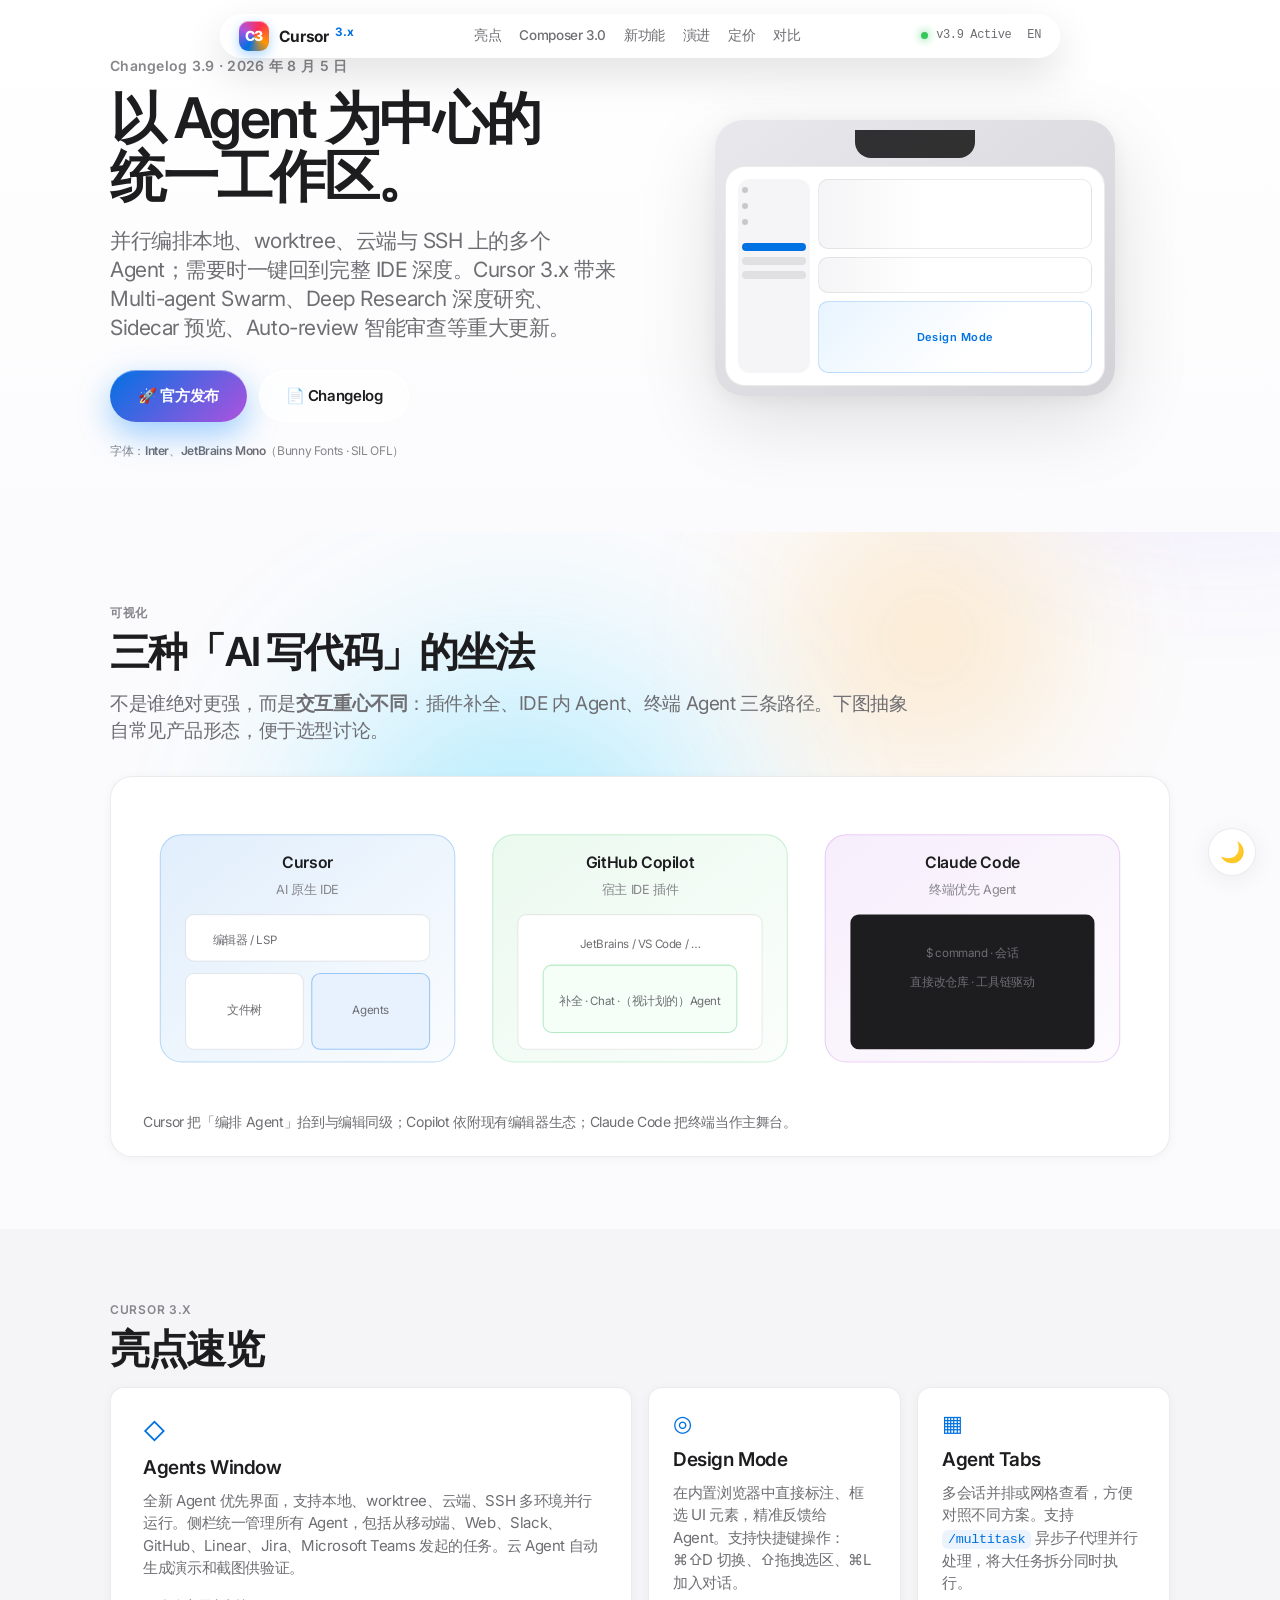
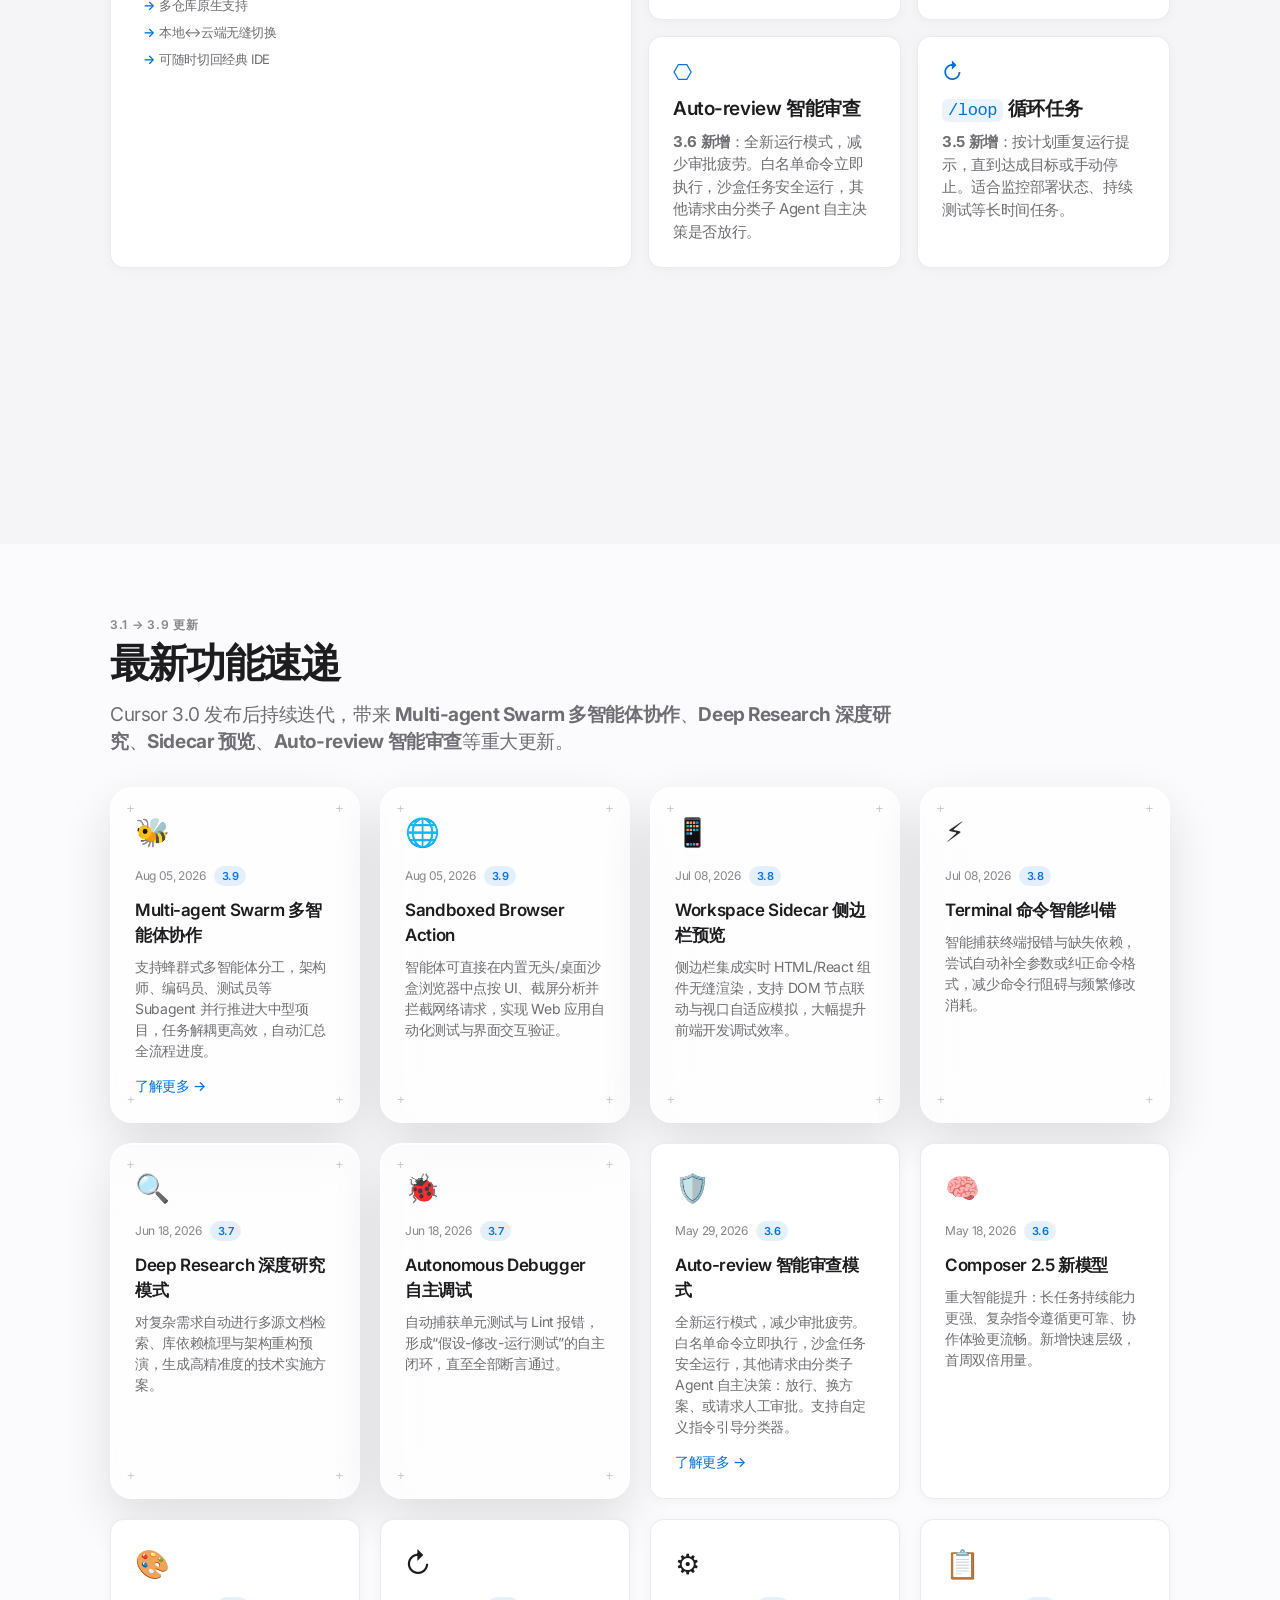
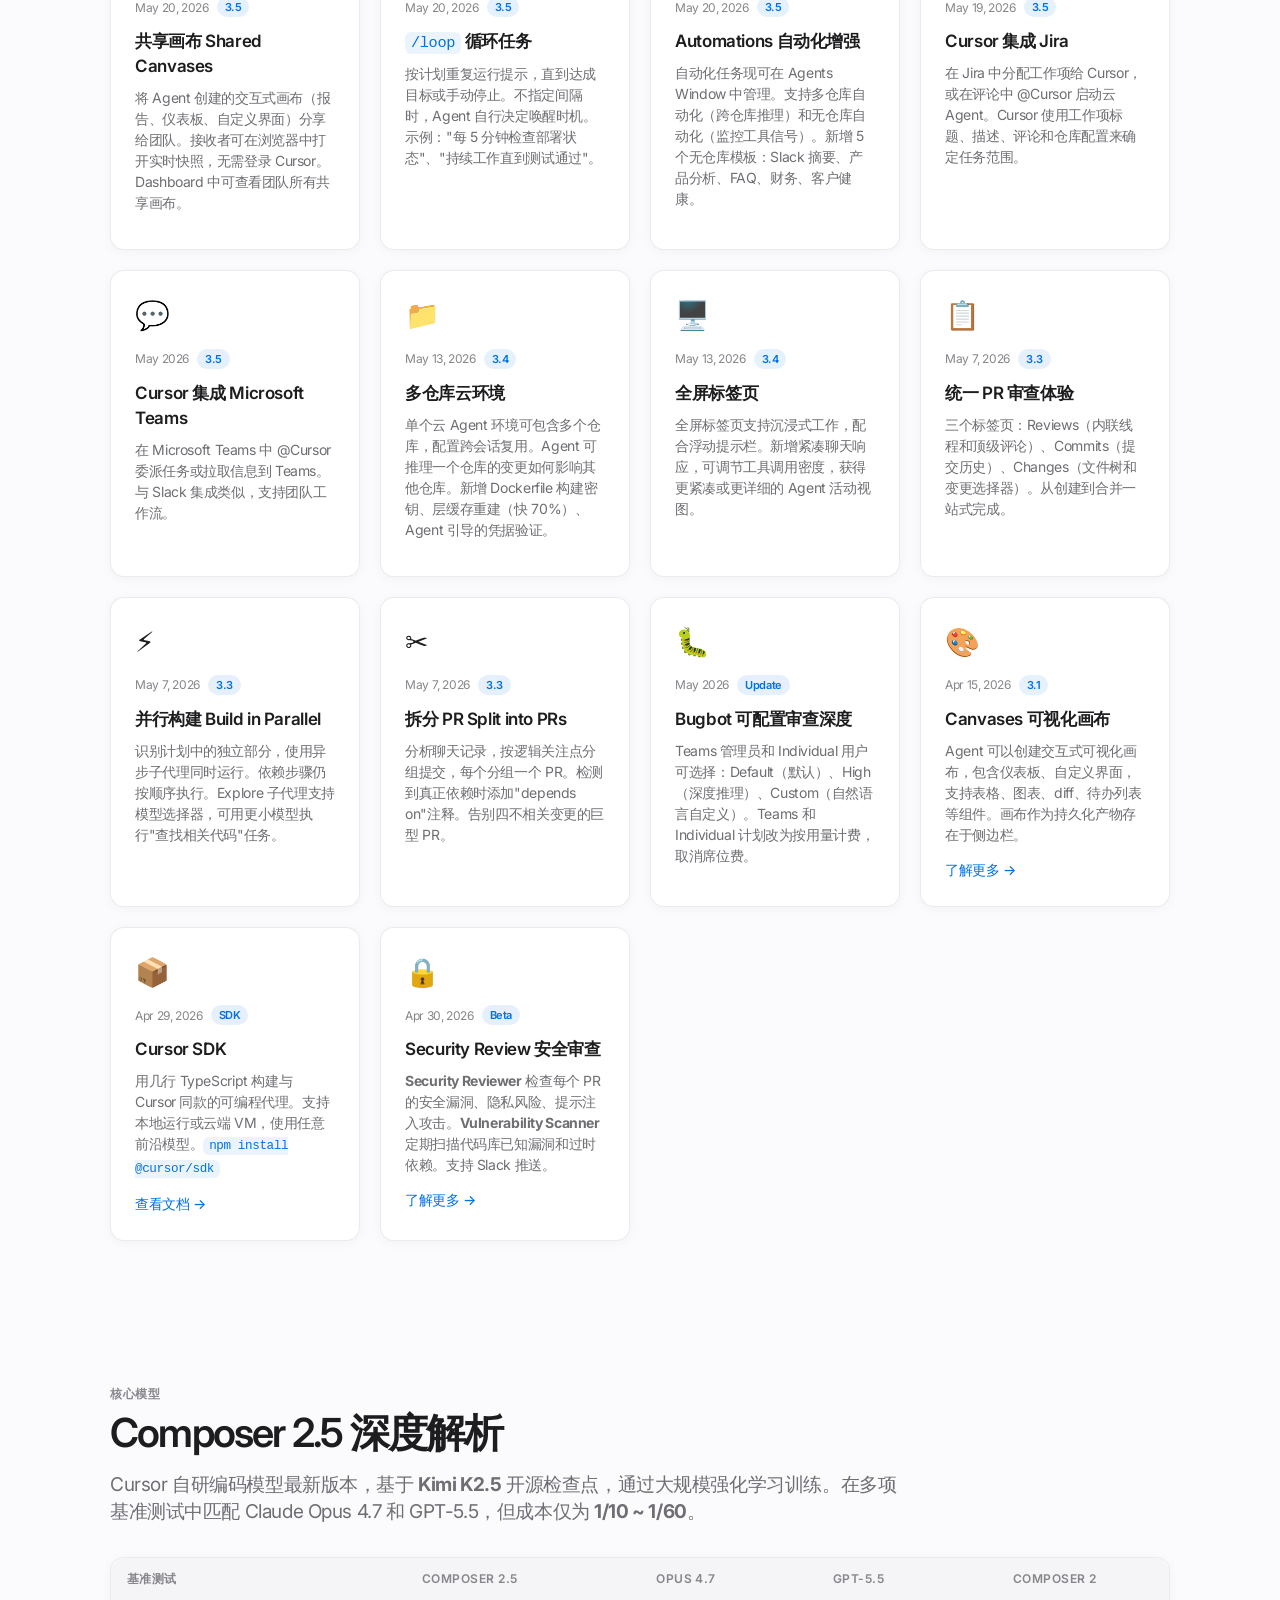
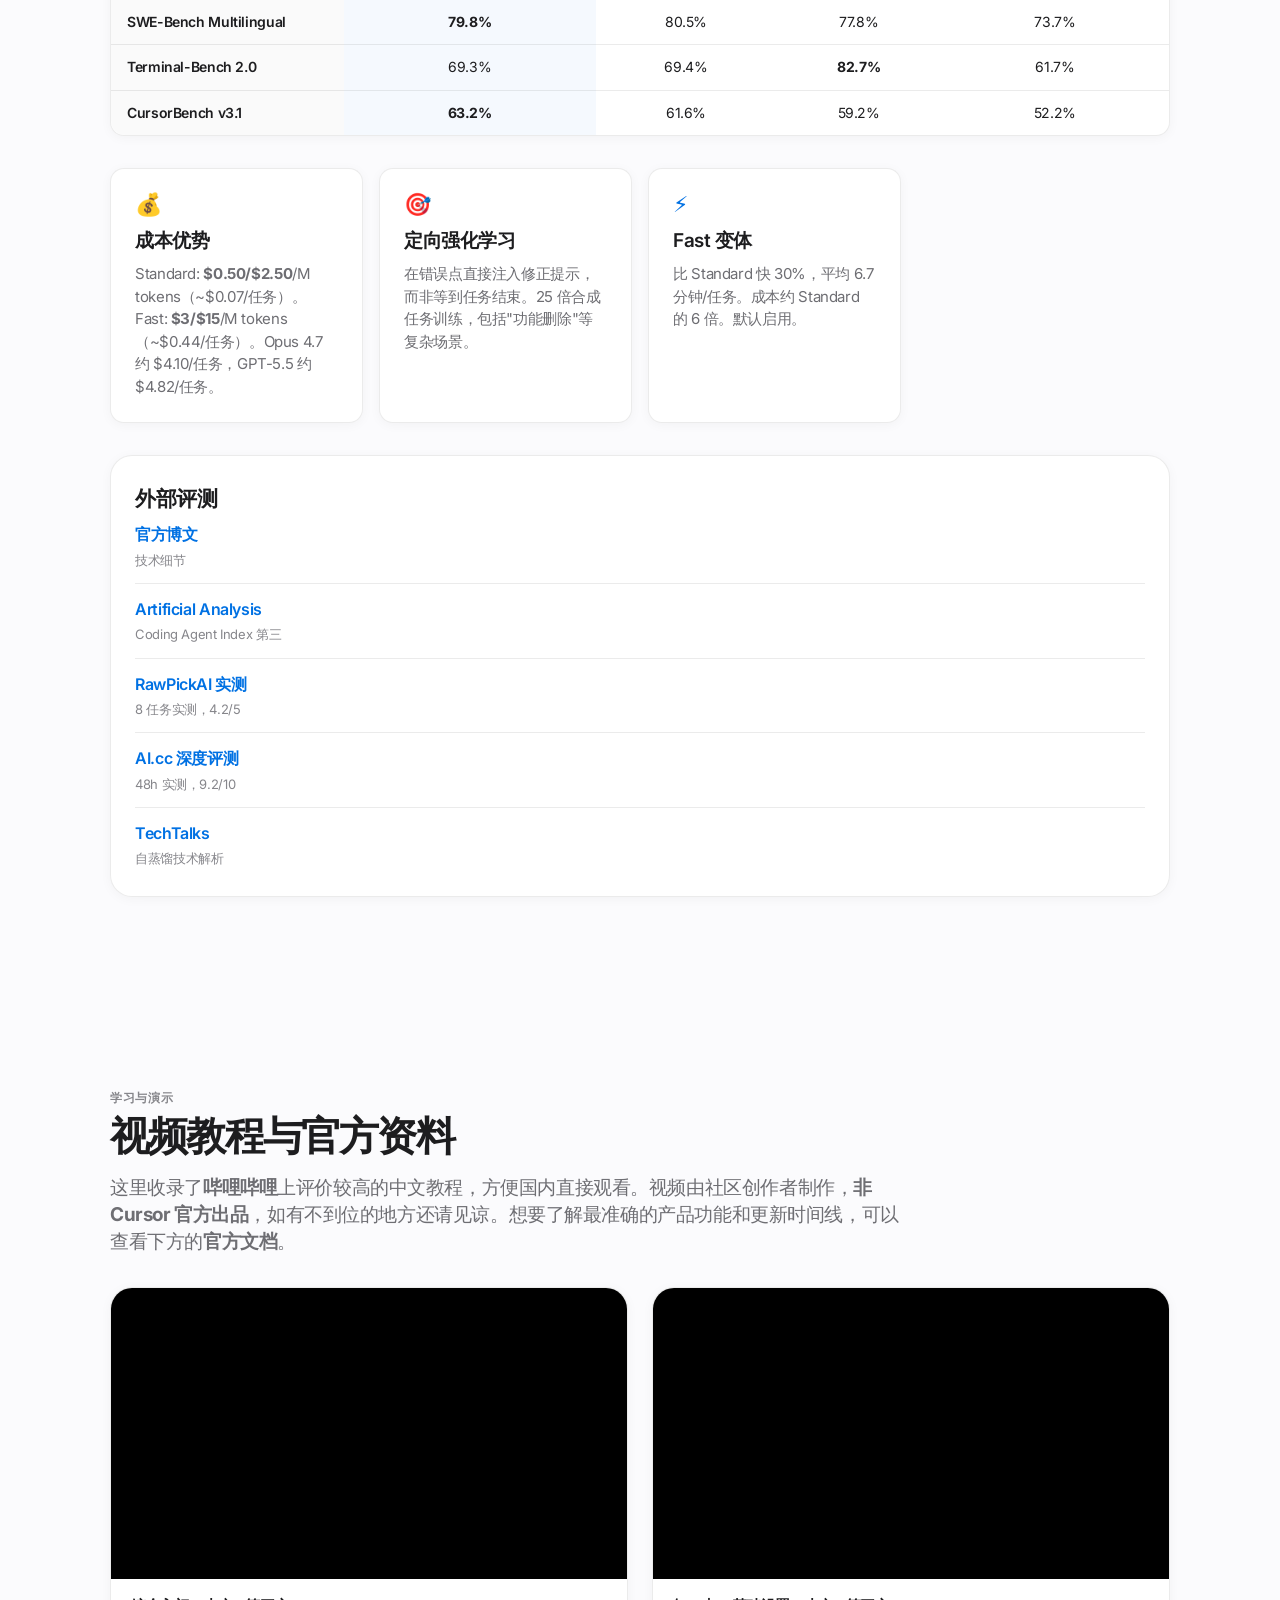
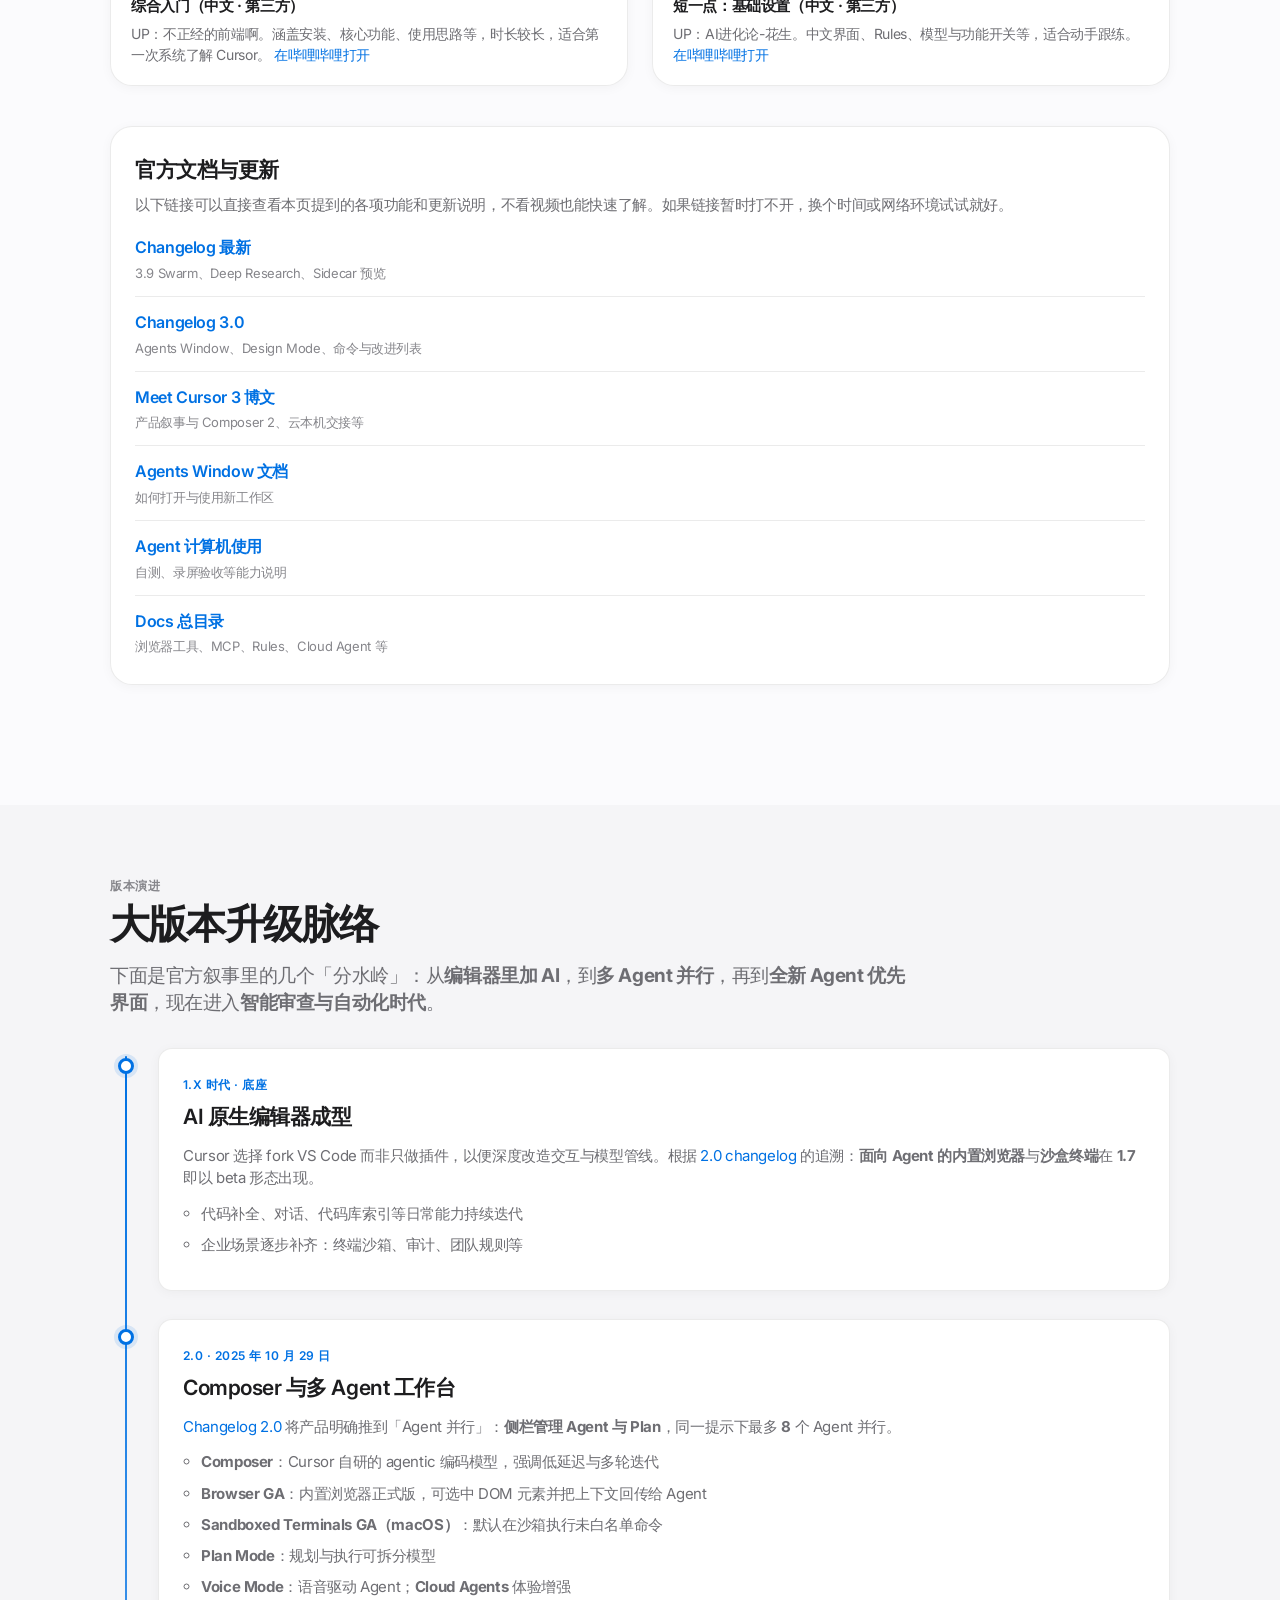
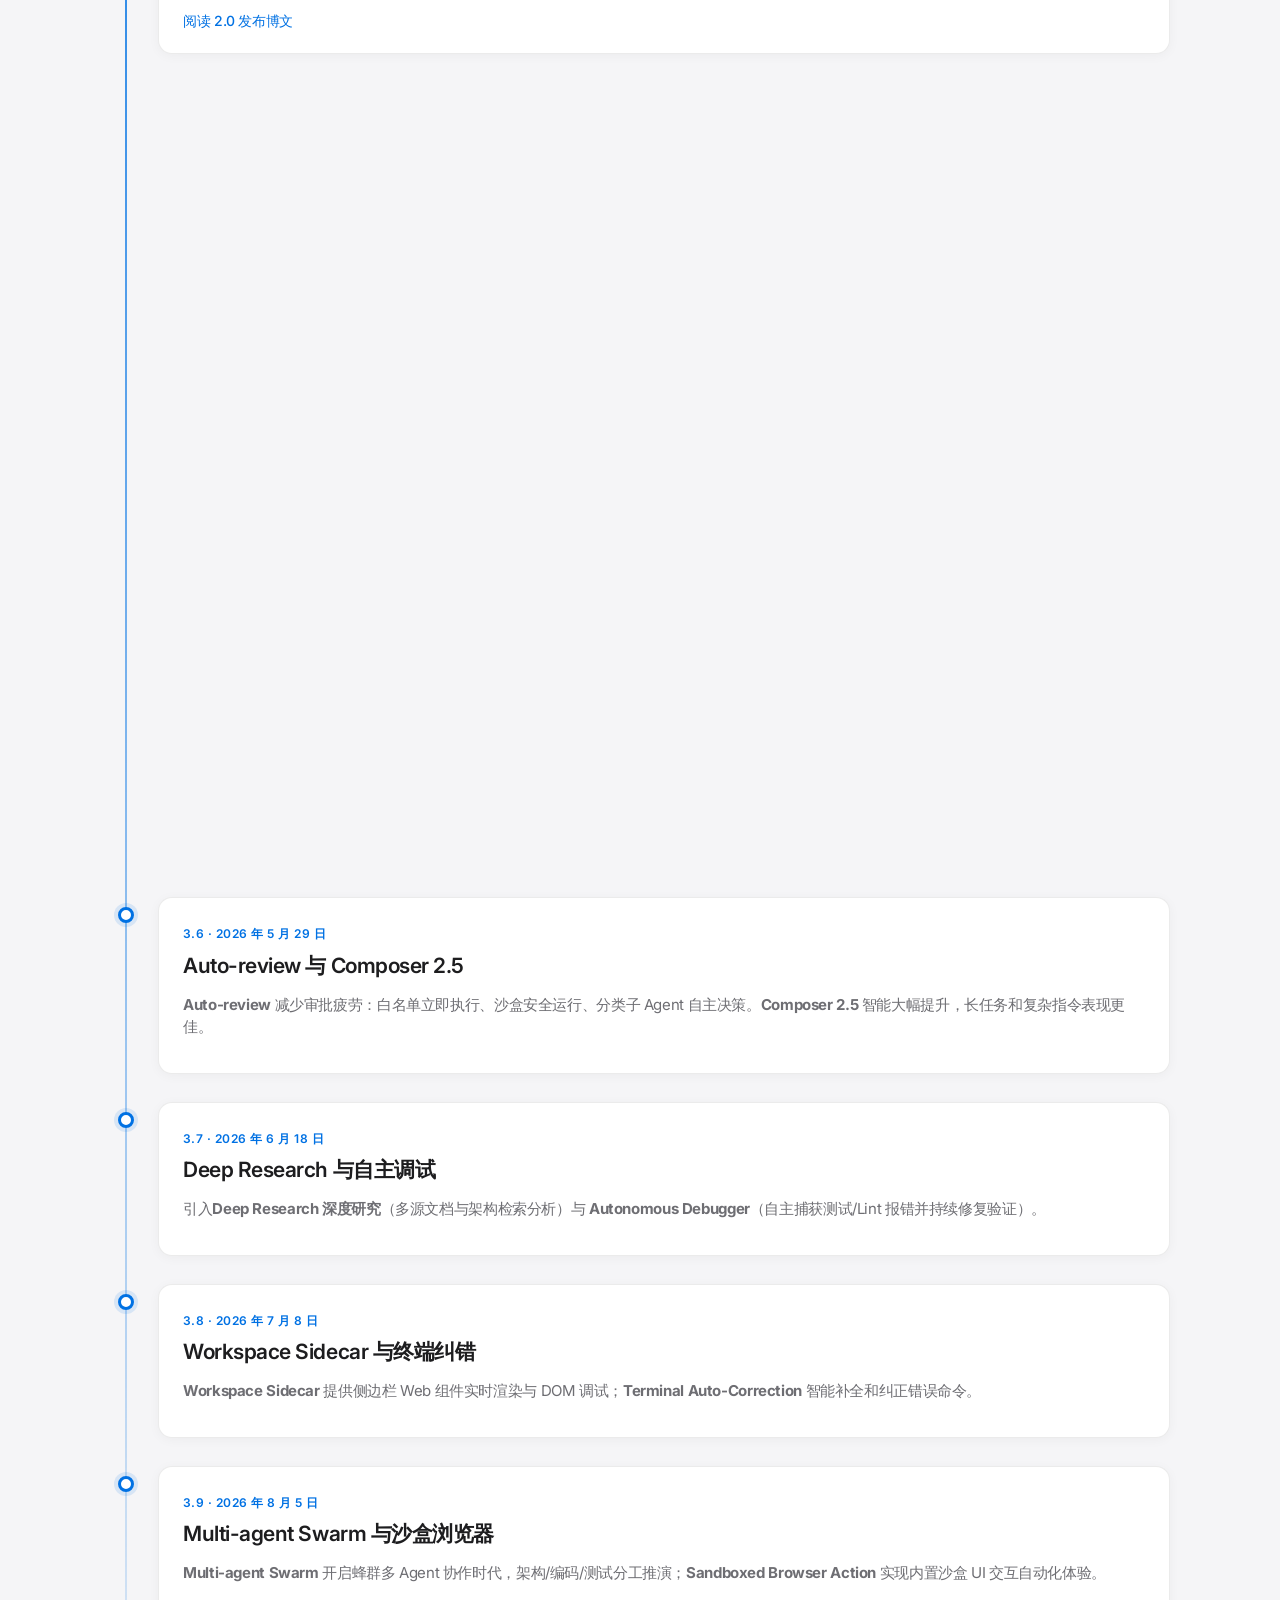
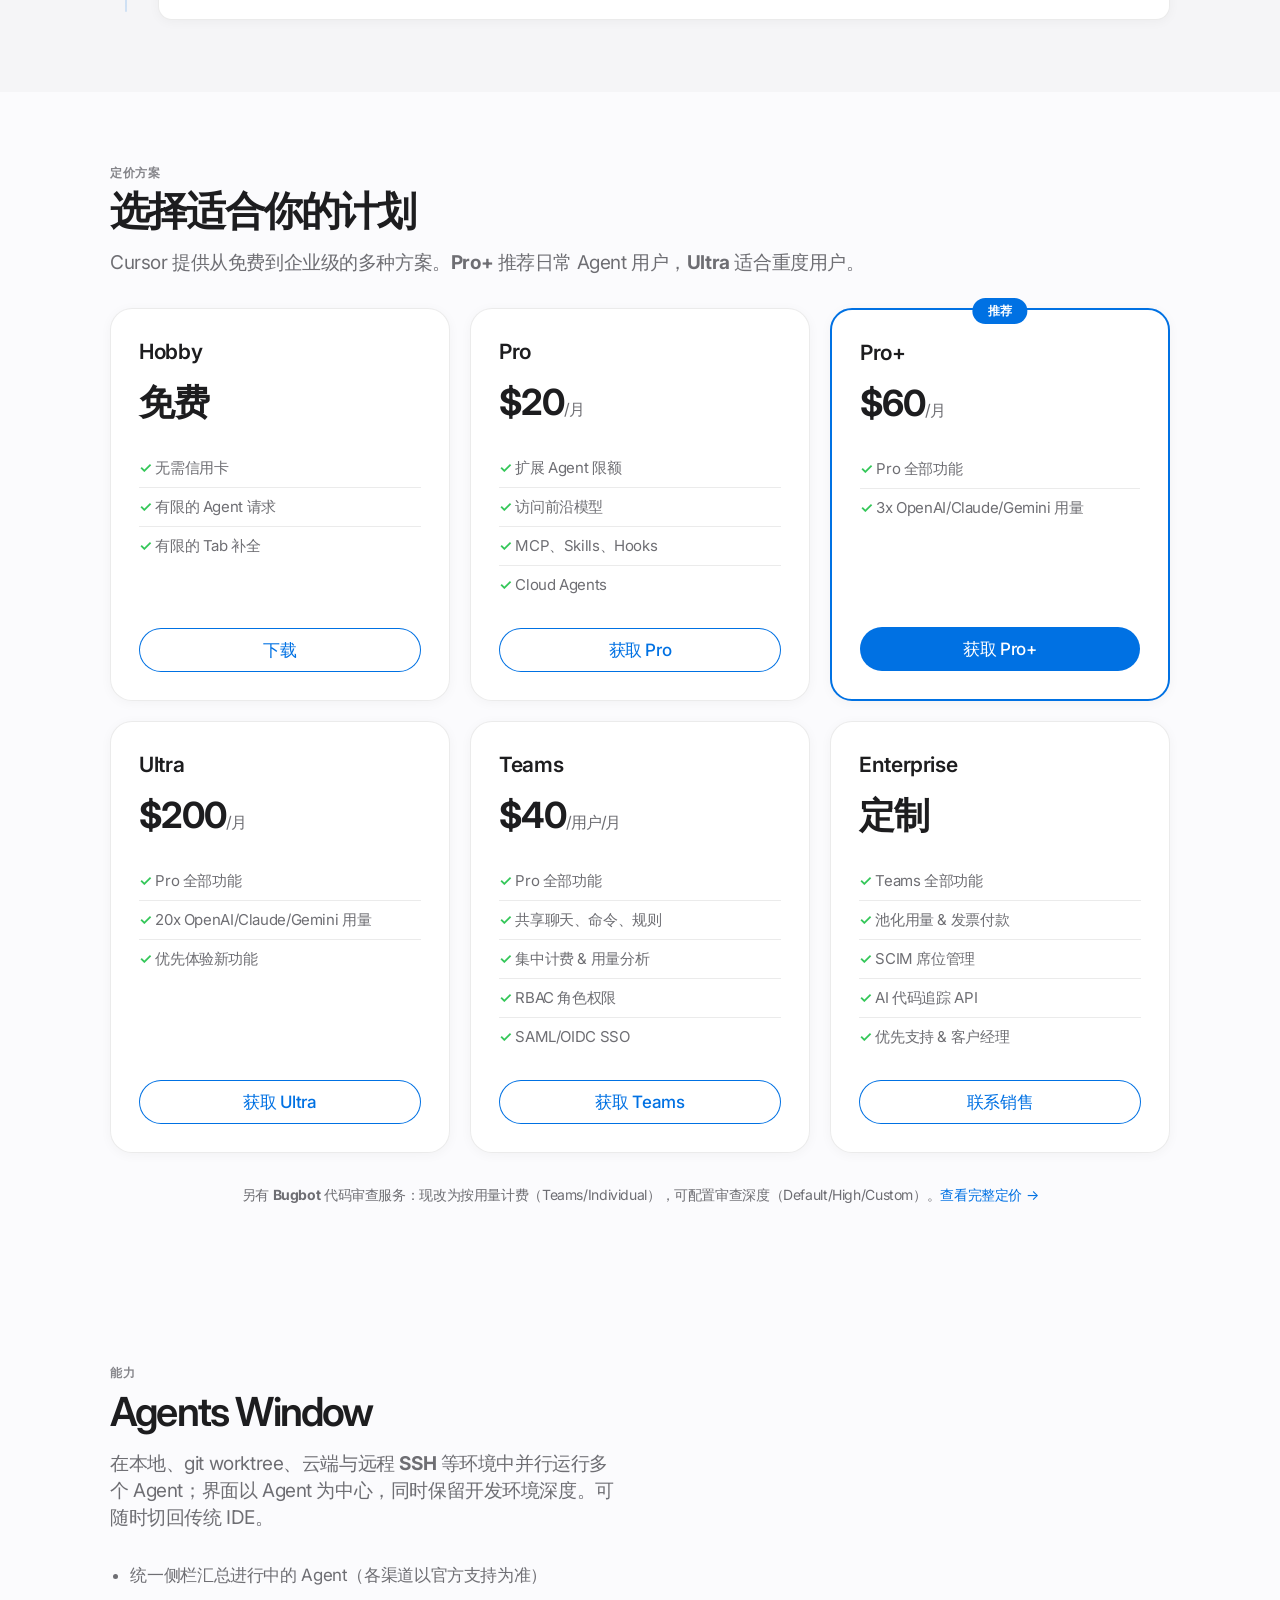
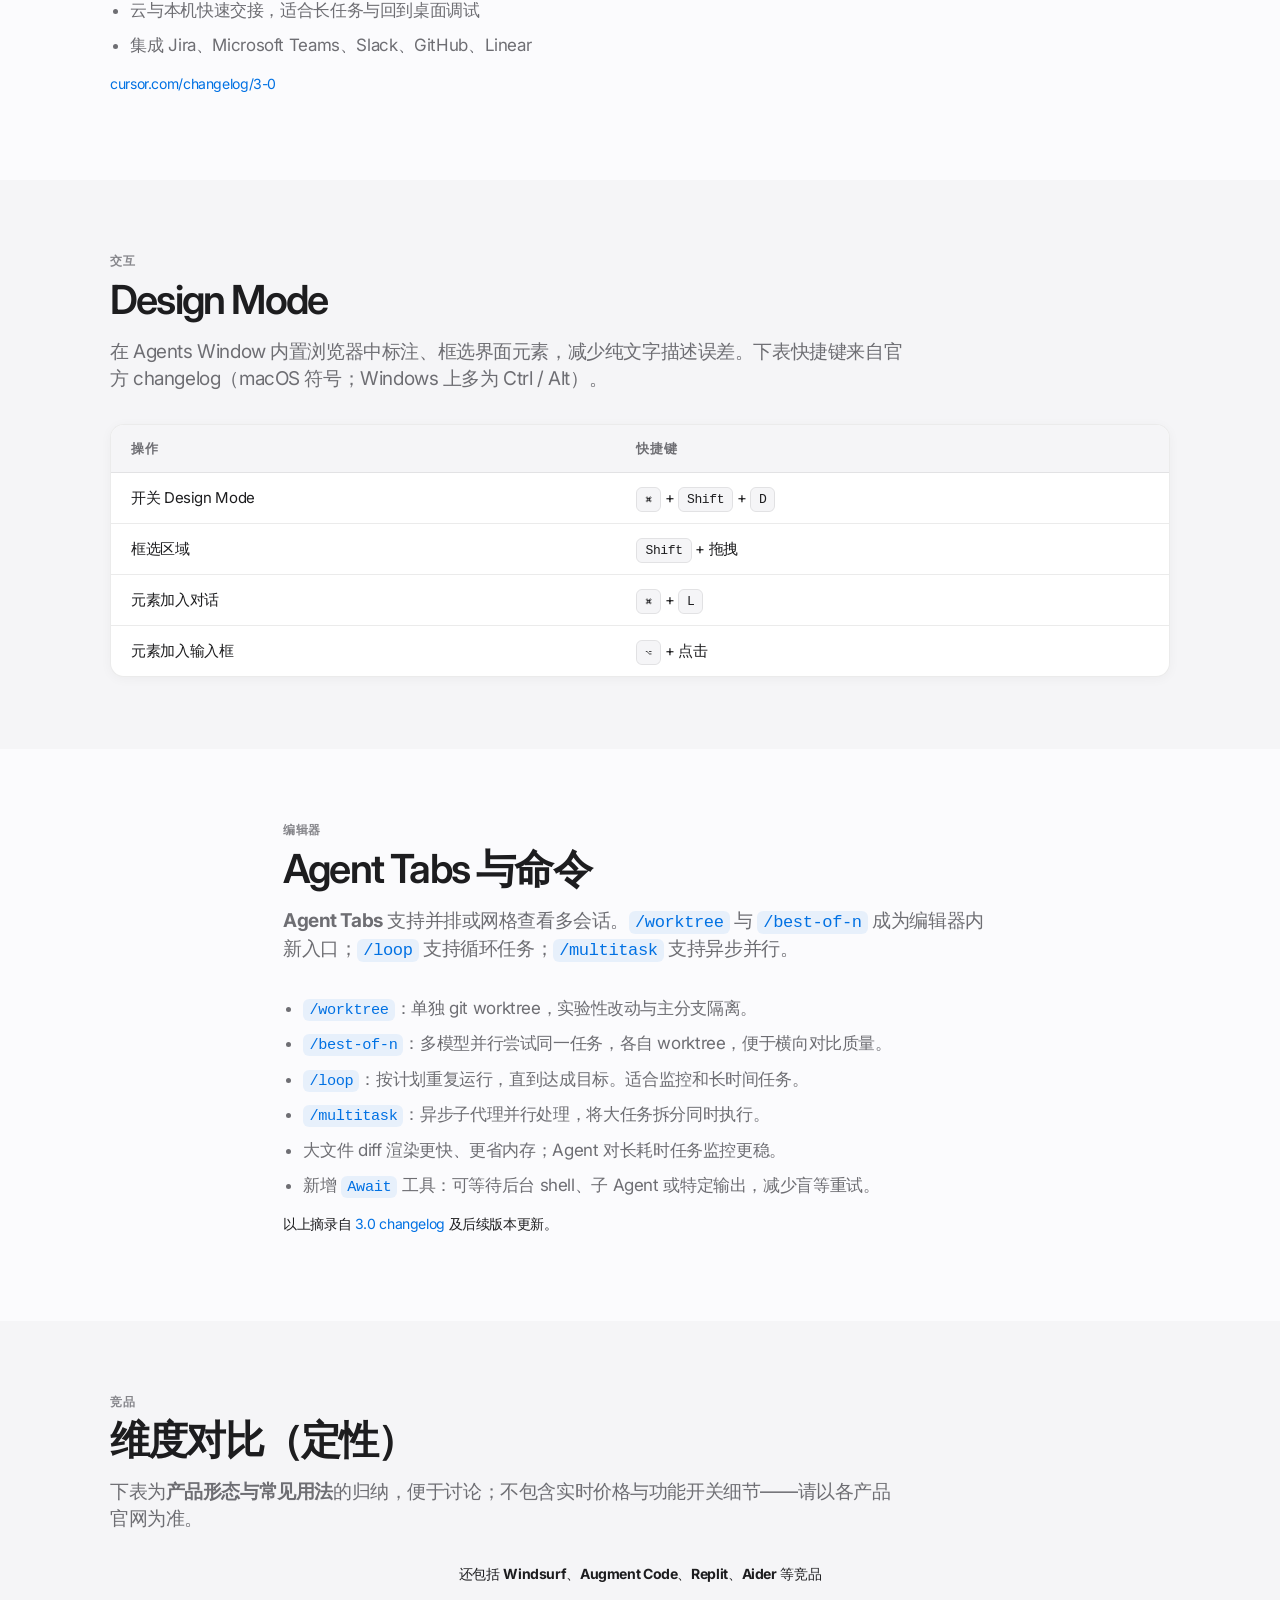
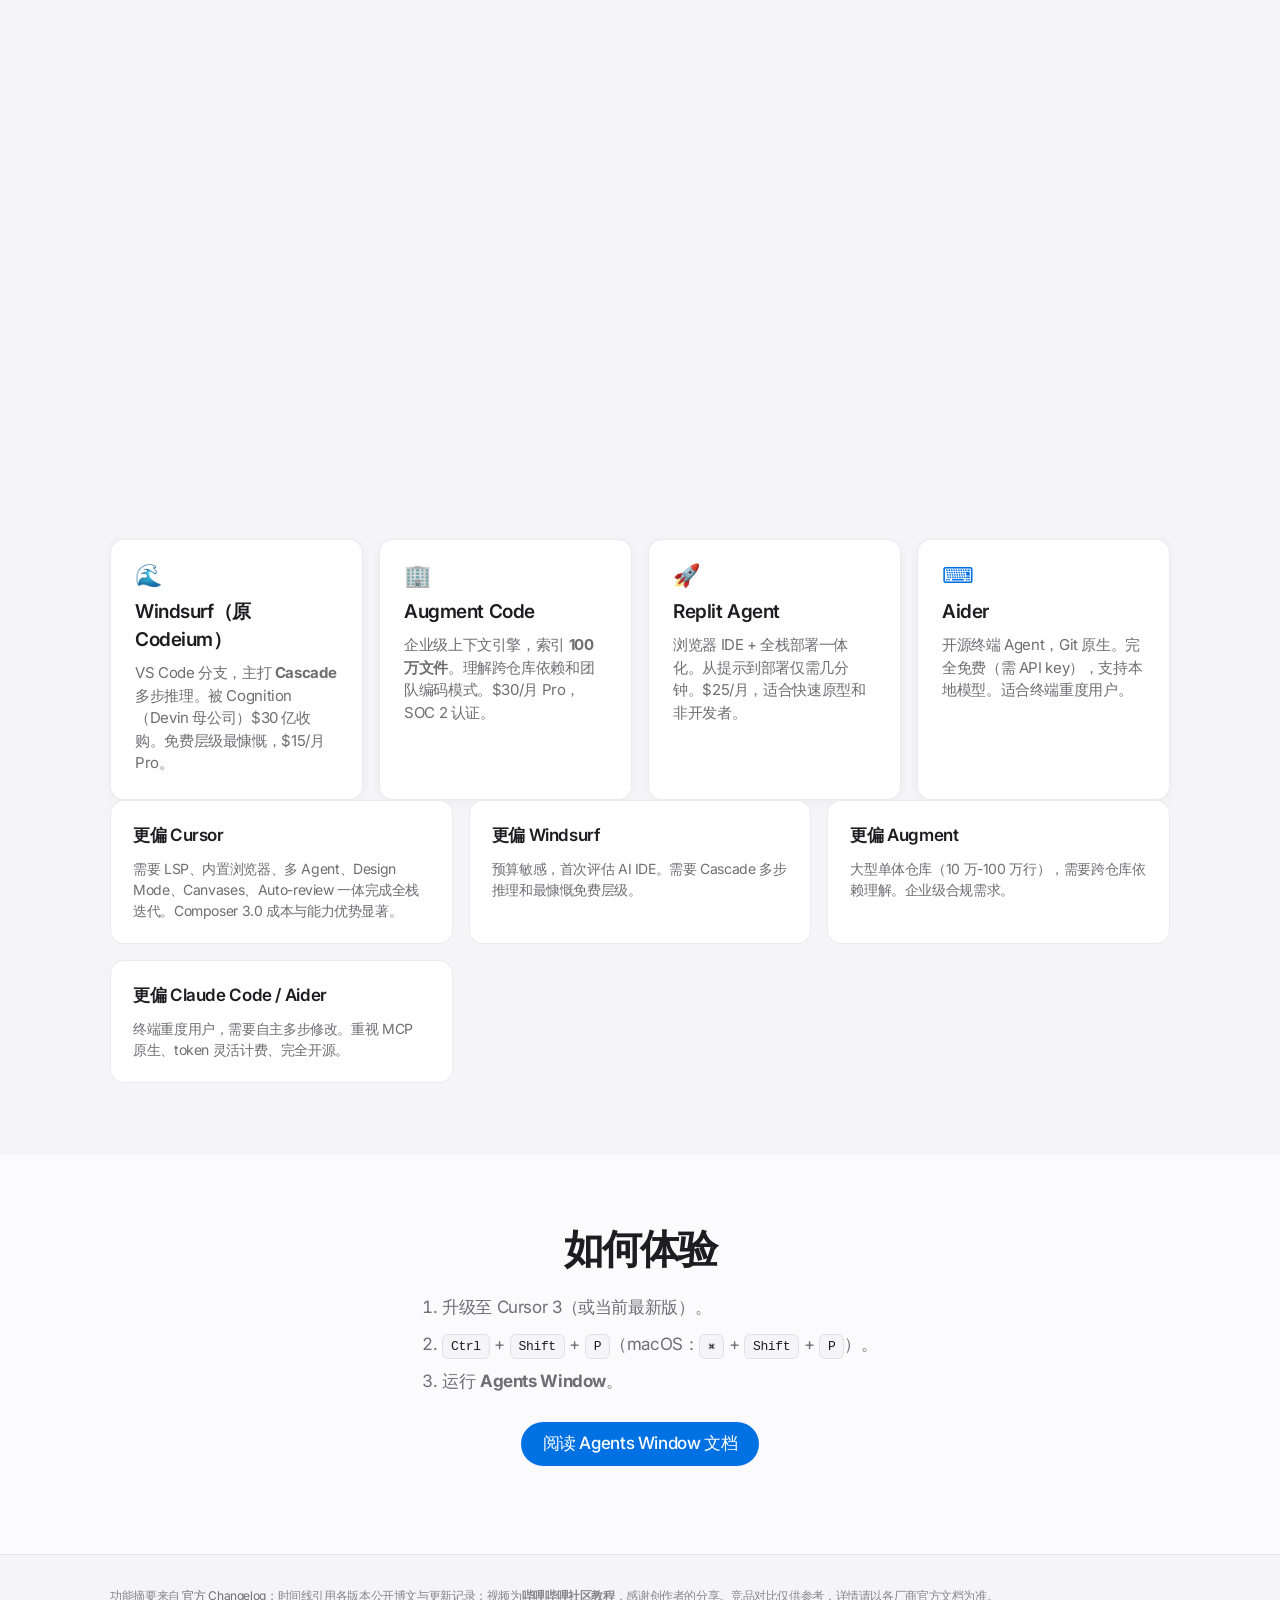
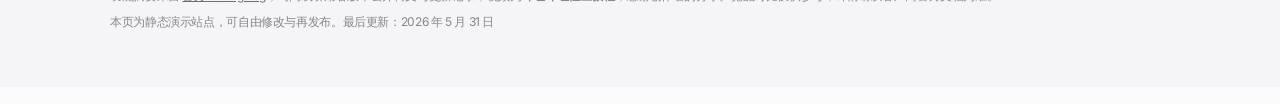
==== commit 6662da09: "fix: 修复对比表格单元格点文本换行错位及对齐排版问题" ====
--- a/index.html
+++ b/index.html
@@ -875,7 +875,7 @@
           </div>
 
           <div class="insight-cards">
-            <article class="insight-card animate-on-scroll"><h3>更偏 Cursor</h3><p>需要 LSP、内置浏览器、多 Agent、Design Mode、Canvases、Auto-review 一体完成全栈迭代。Composer 2.5 成本优势显著。</p></article>
+            <article class="insight-card animate-on-scroll"><h3>更偏 Cursor</h3><p>需要 LSP、内置浏览器、多 Agent、Design Mode、Canvases、Auto-review 一体完成全栈迭代。Composer 3.0 成本与能力优势显著。</p></article>
             <article class="insight-card animate-on-scroll"><h3>更偏 Windsurf</h3><p>预算敏感，首次评估 AI IDE。需要 Cascade 多步推理和最慷慨免费层级。</p></article>
             <article class="insight-card animate-on-scroll"><h3>更偏 Augment</h3><p>大型单体仓库（10 万-100 万行），需要跨仓库依赖理解。企业级合规需求。</p></article>
             <article class="insight-card animate-on-scroll"><h3>更偏 Claude Code / Aider</h3><p>终端重度用户，需要自主多步修改。重视 MCP 原生、token 灵活计费、完全开源。</p></article>
--- a/assets/css/style.css
+++ b/assets/css/style.css
@@ -864,18 +864,25 @@
 
 .compare-table {
   width: 100%;
-  min-width: 700px;
+  min-width: 760px;
   border-collapse: separate;
   border-spacing: 0;
   font-size: 14px;
 }
 
-.compare-table th,
-.compare-table td {
+.compare-table th {
   padding: 12px 16px;
   text-align: left;
   border-bottom: 1px solid var(--separator);
   vertical-align: middle;
+}
+
+.compare-table td {
+  padding: 12px 16px;
+  text-align: center;
+  border-bottom: 1px solid var(--separator);
+  vertical-align: middle;
+  white-space: nowrap;
 }
 
 .compare-table thead th {
@@ -888,10 +895,12 @@
   position: sticky;
   top: 0;
   z-index: 1;
+  text-align: center;
 }
 
 .compare-table thead th:first-child {
   border-top-left-radius: var(--radius-md);
+  text-align: left;
 }
 
 .compare-table thead th:last-child {
@@ -914,8 +923,9 @@
 .compare-table tbody th[scope="row"] {
   font-weight: 600;
   color: var(--text);
-  width: 28%;
+  width: 22%;
   background: rgba(0, 0, 0, 0.02);
+  white-space: nowrap;
 }
 
 .compare-table td:nth-child(2) {
@@ -928,8 +938,17 @@
 }
 
 .compare-table .dot {
-  display: block;
+  display: inline-block;
   margin: 0 auto;
+  vertical-align: middle;
+}
+
+.dot-label {
+  display: inline-flex;
+  align-items: center;
+  justify-content: center;
+  gap: 6px;
+  white-space: nowrap;
 }
 
 .insight-cards {
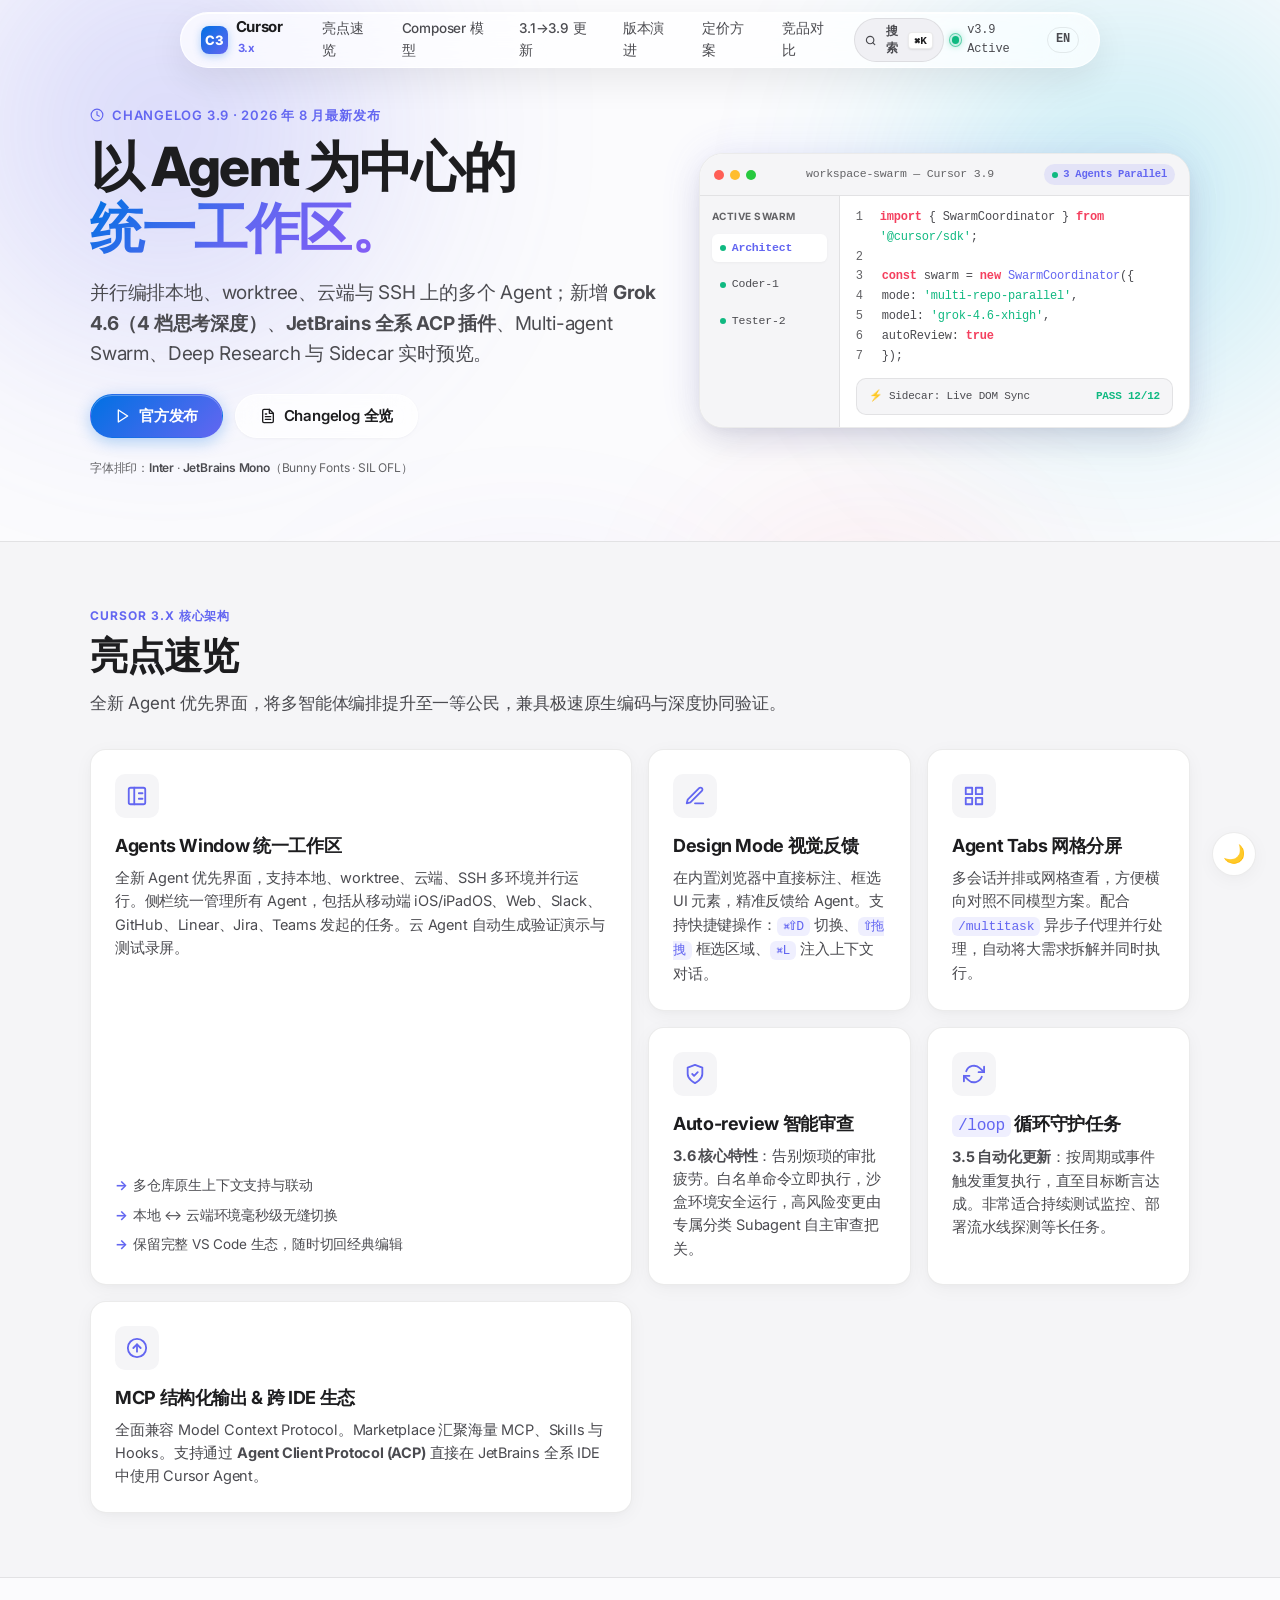
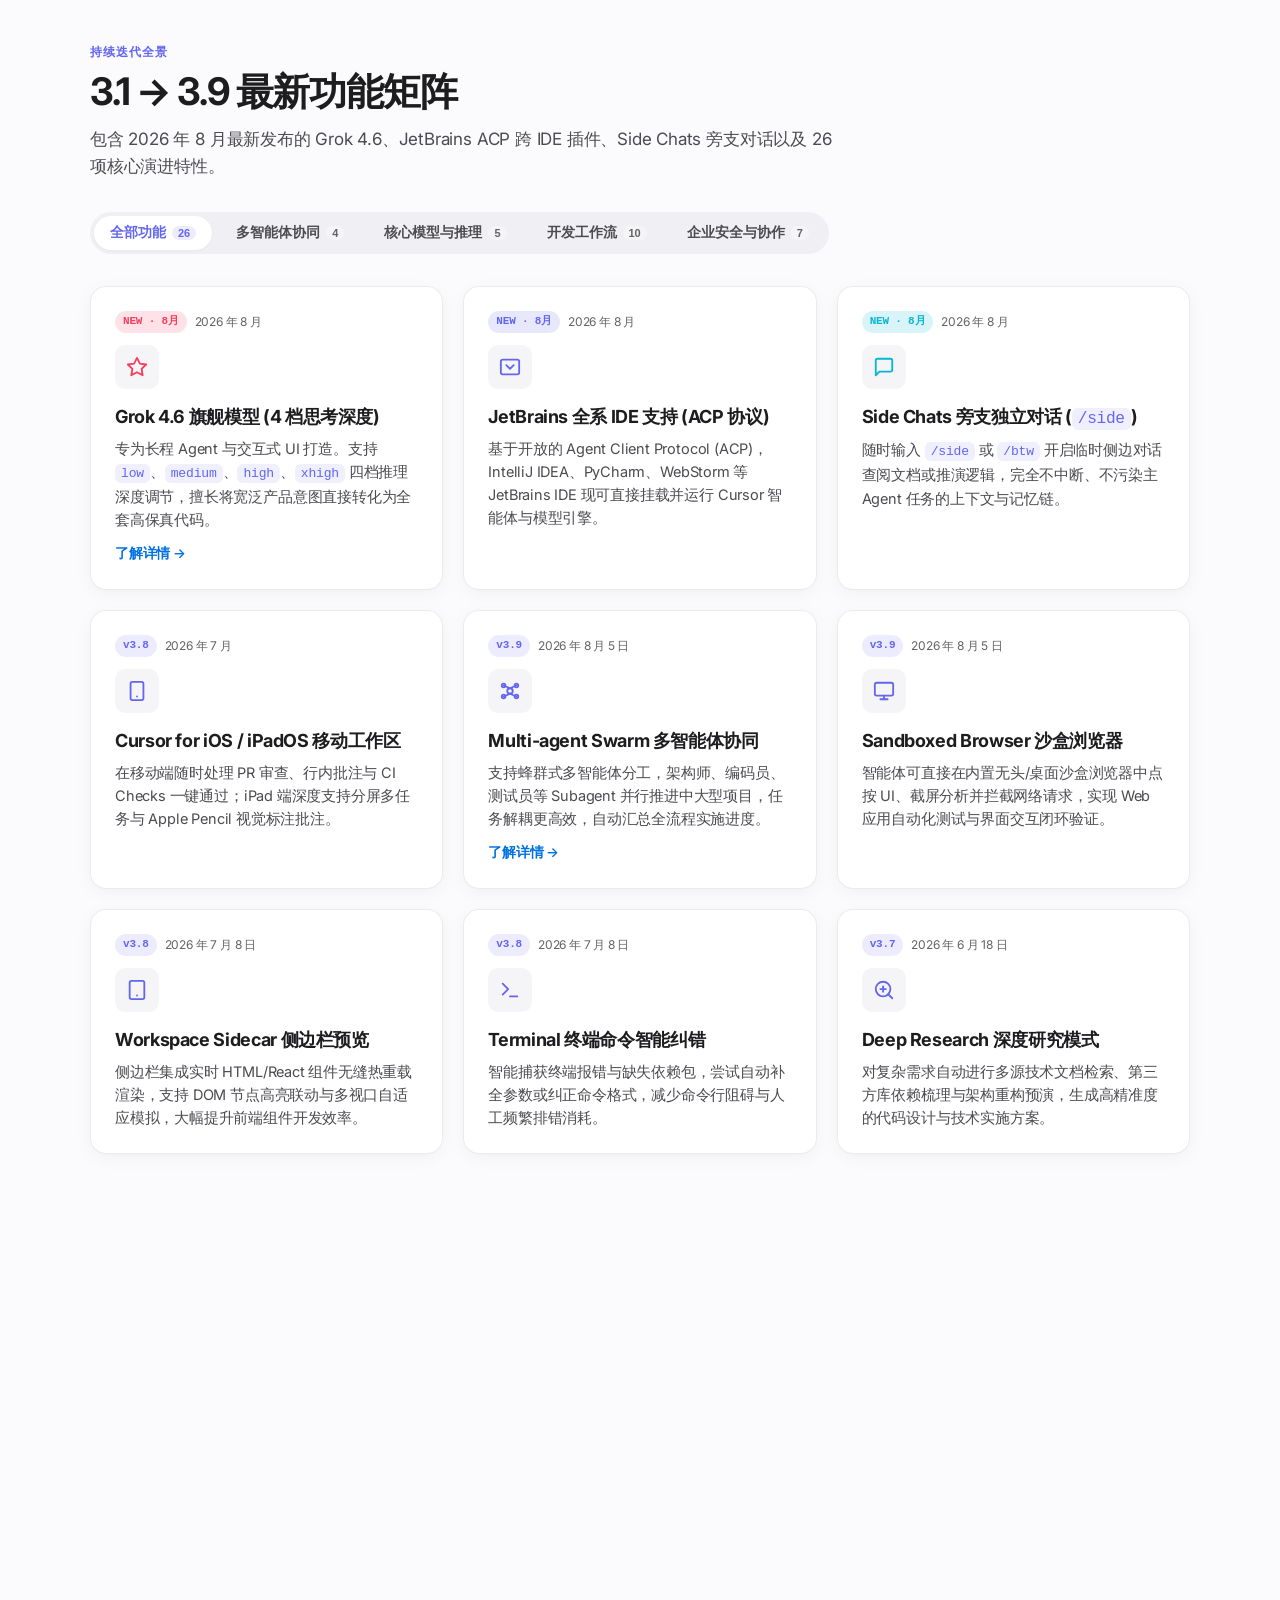
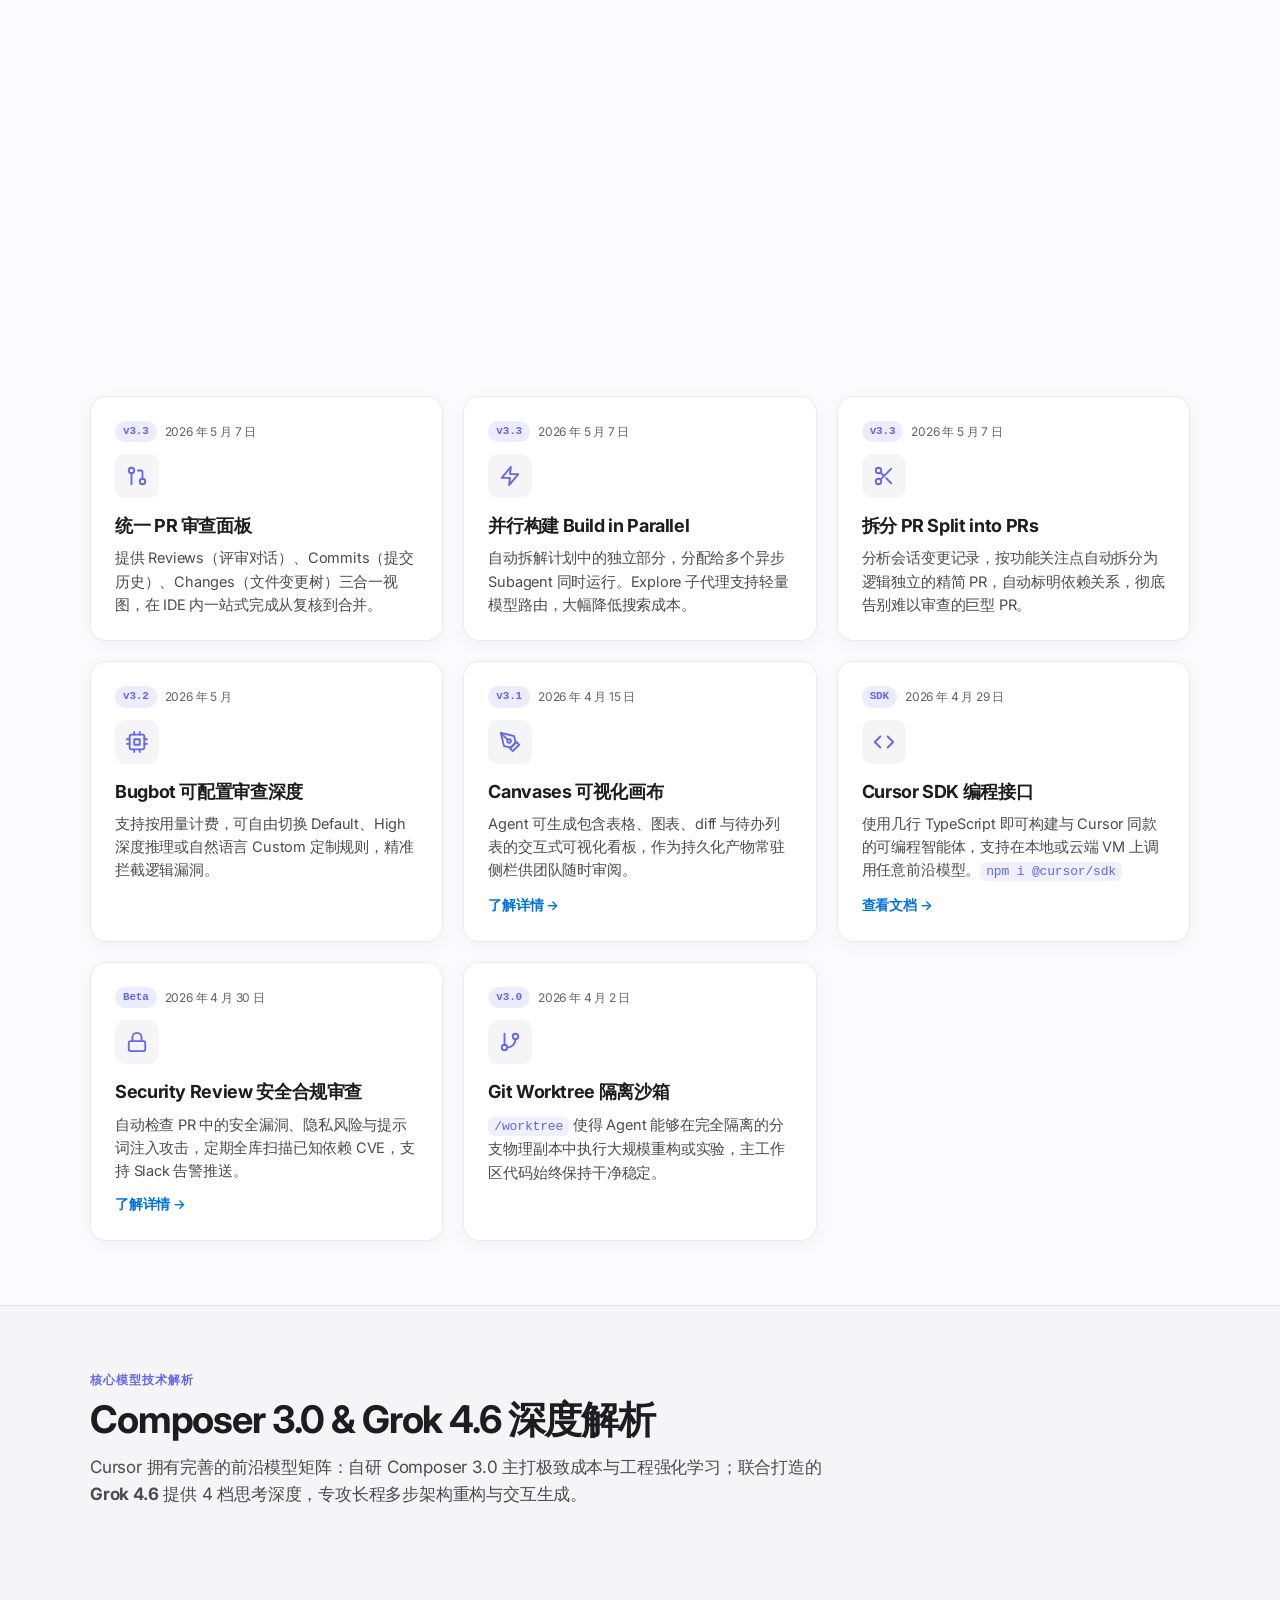
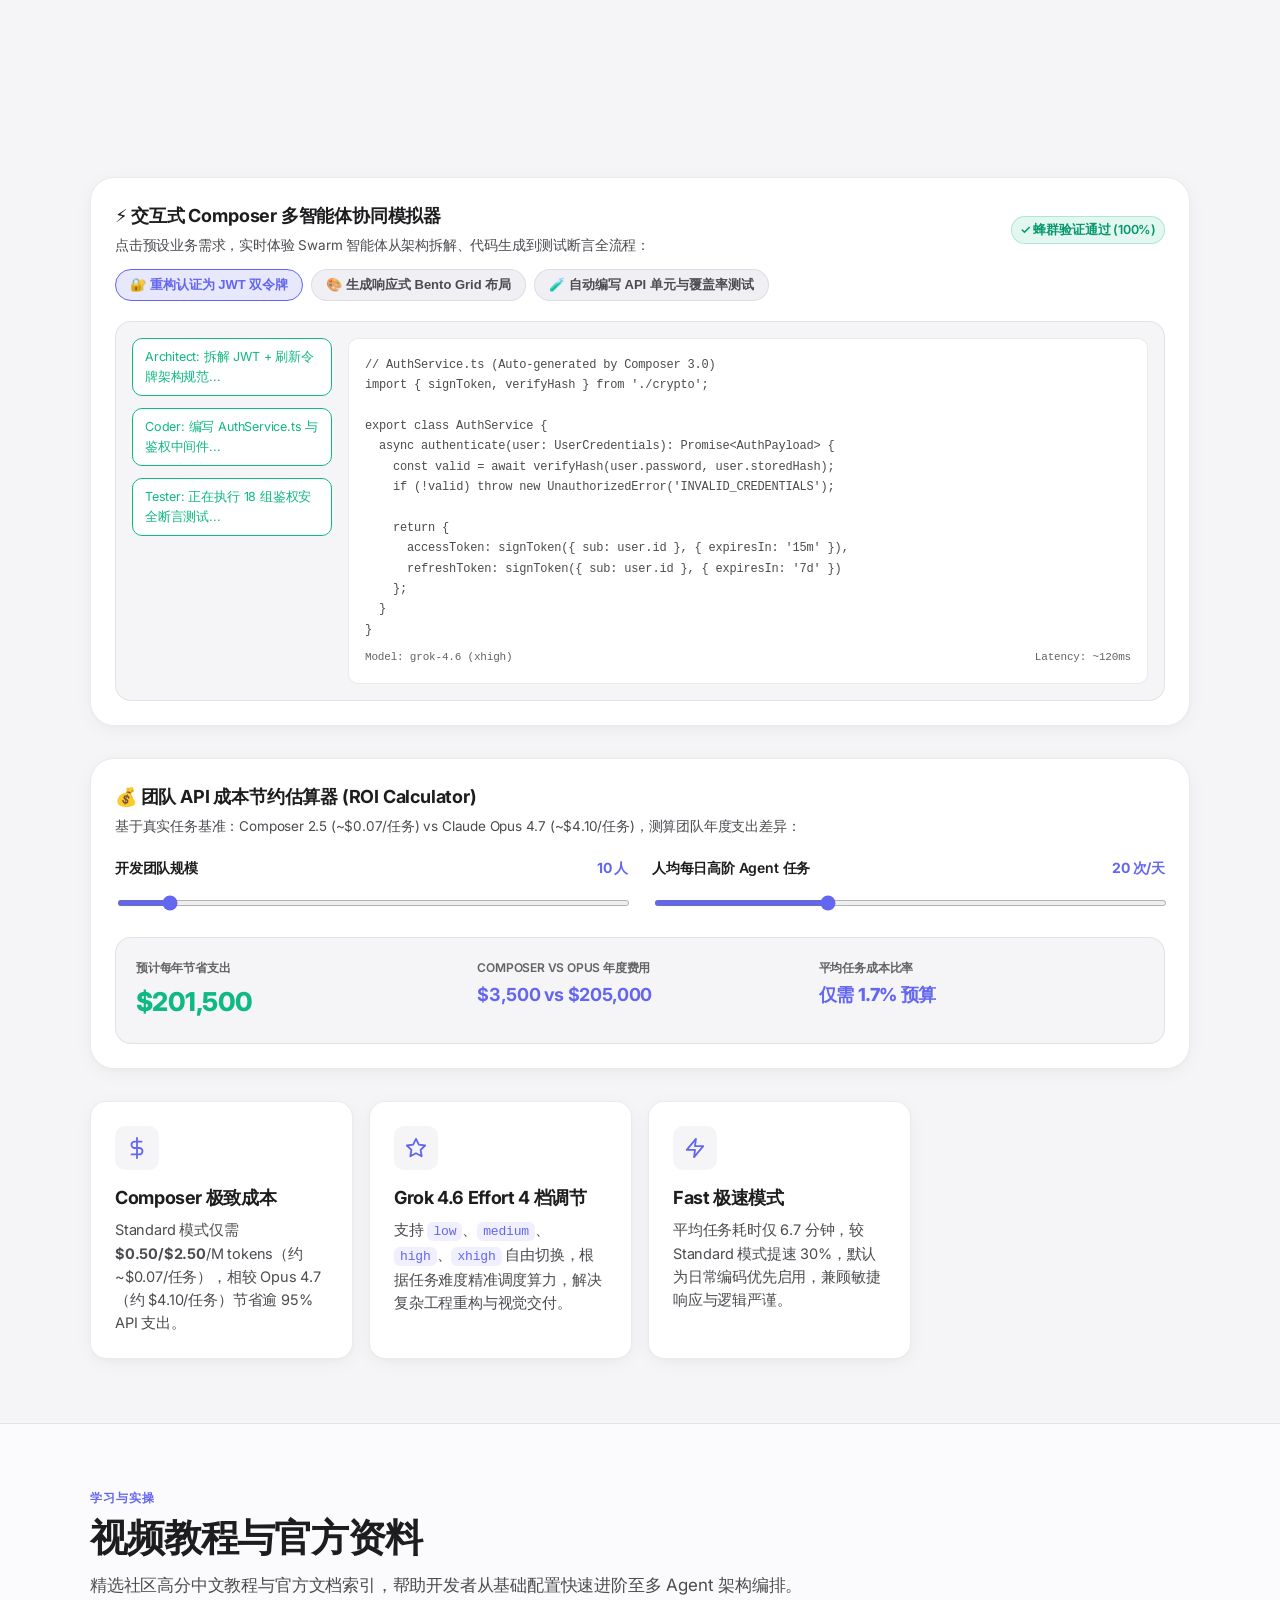
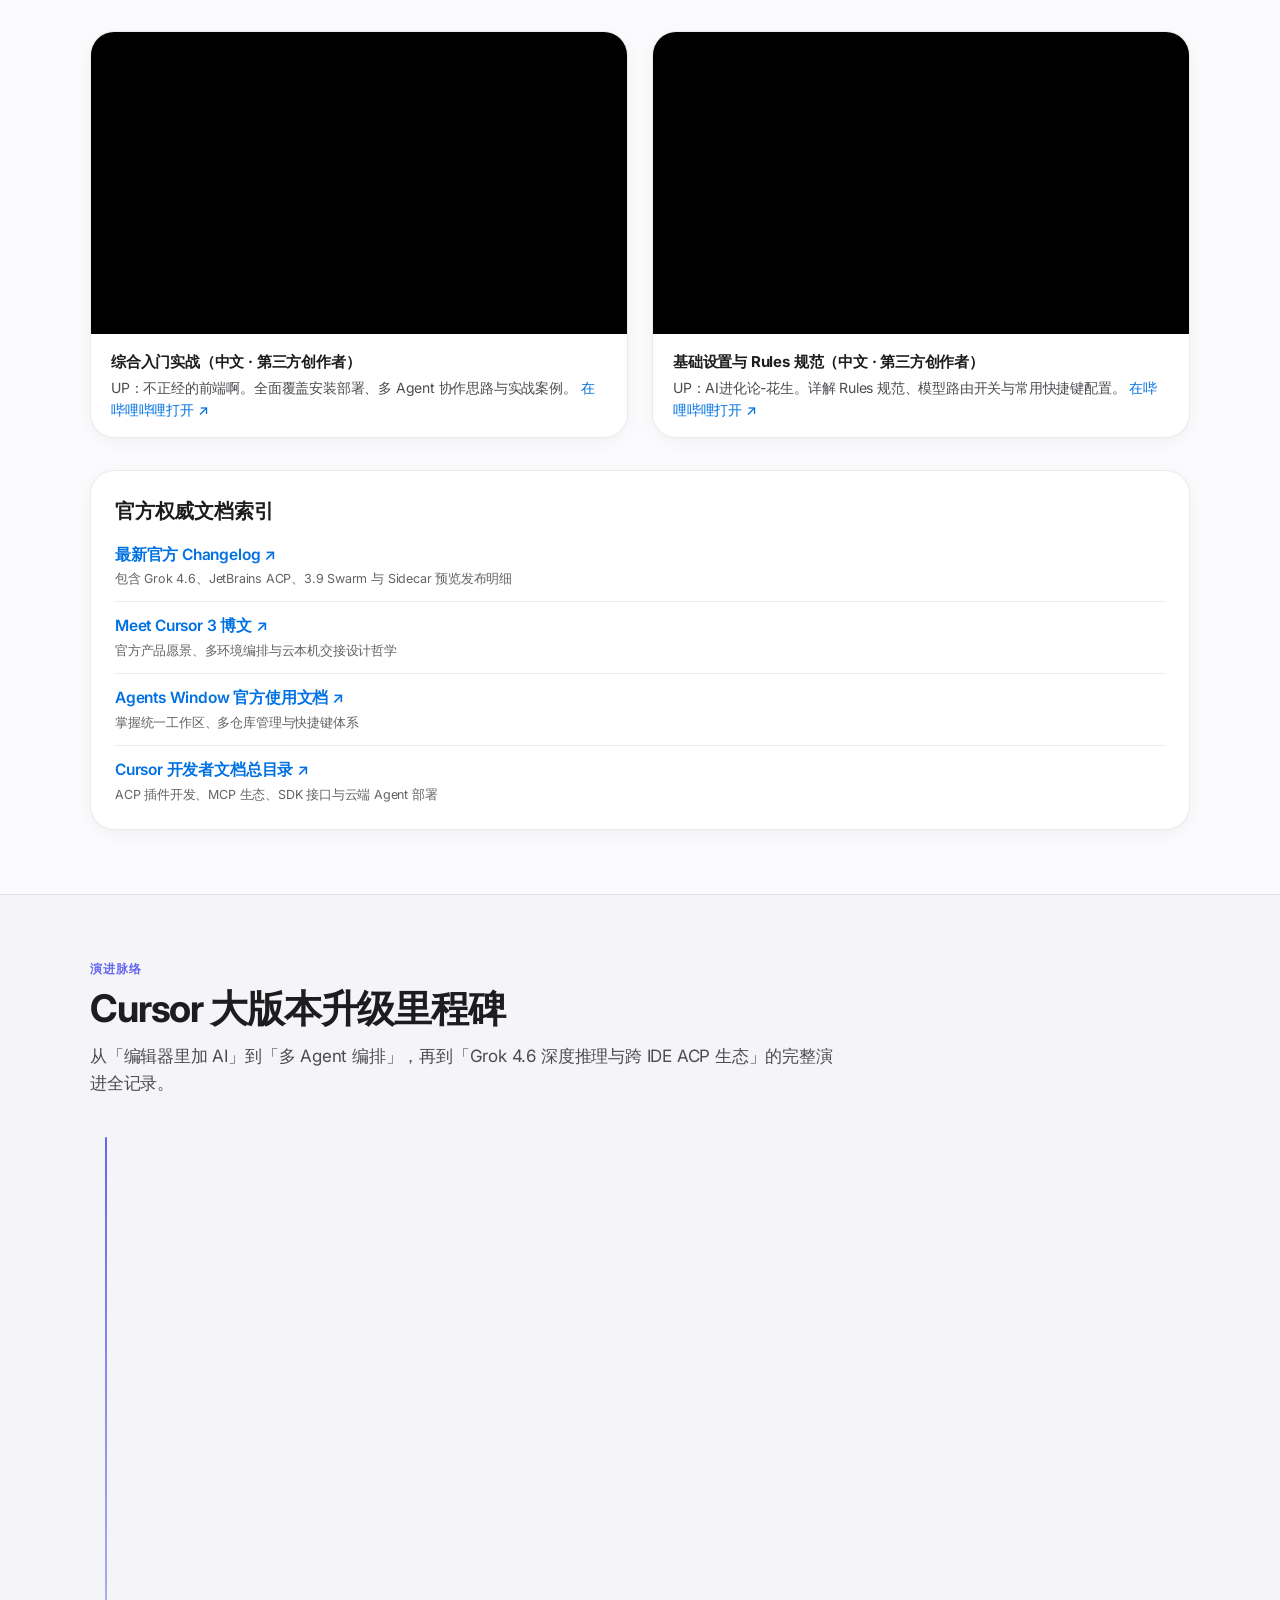
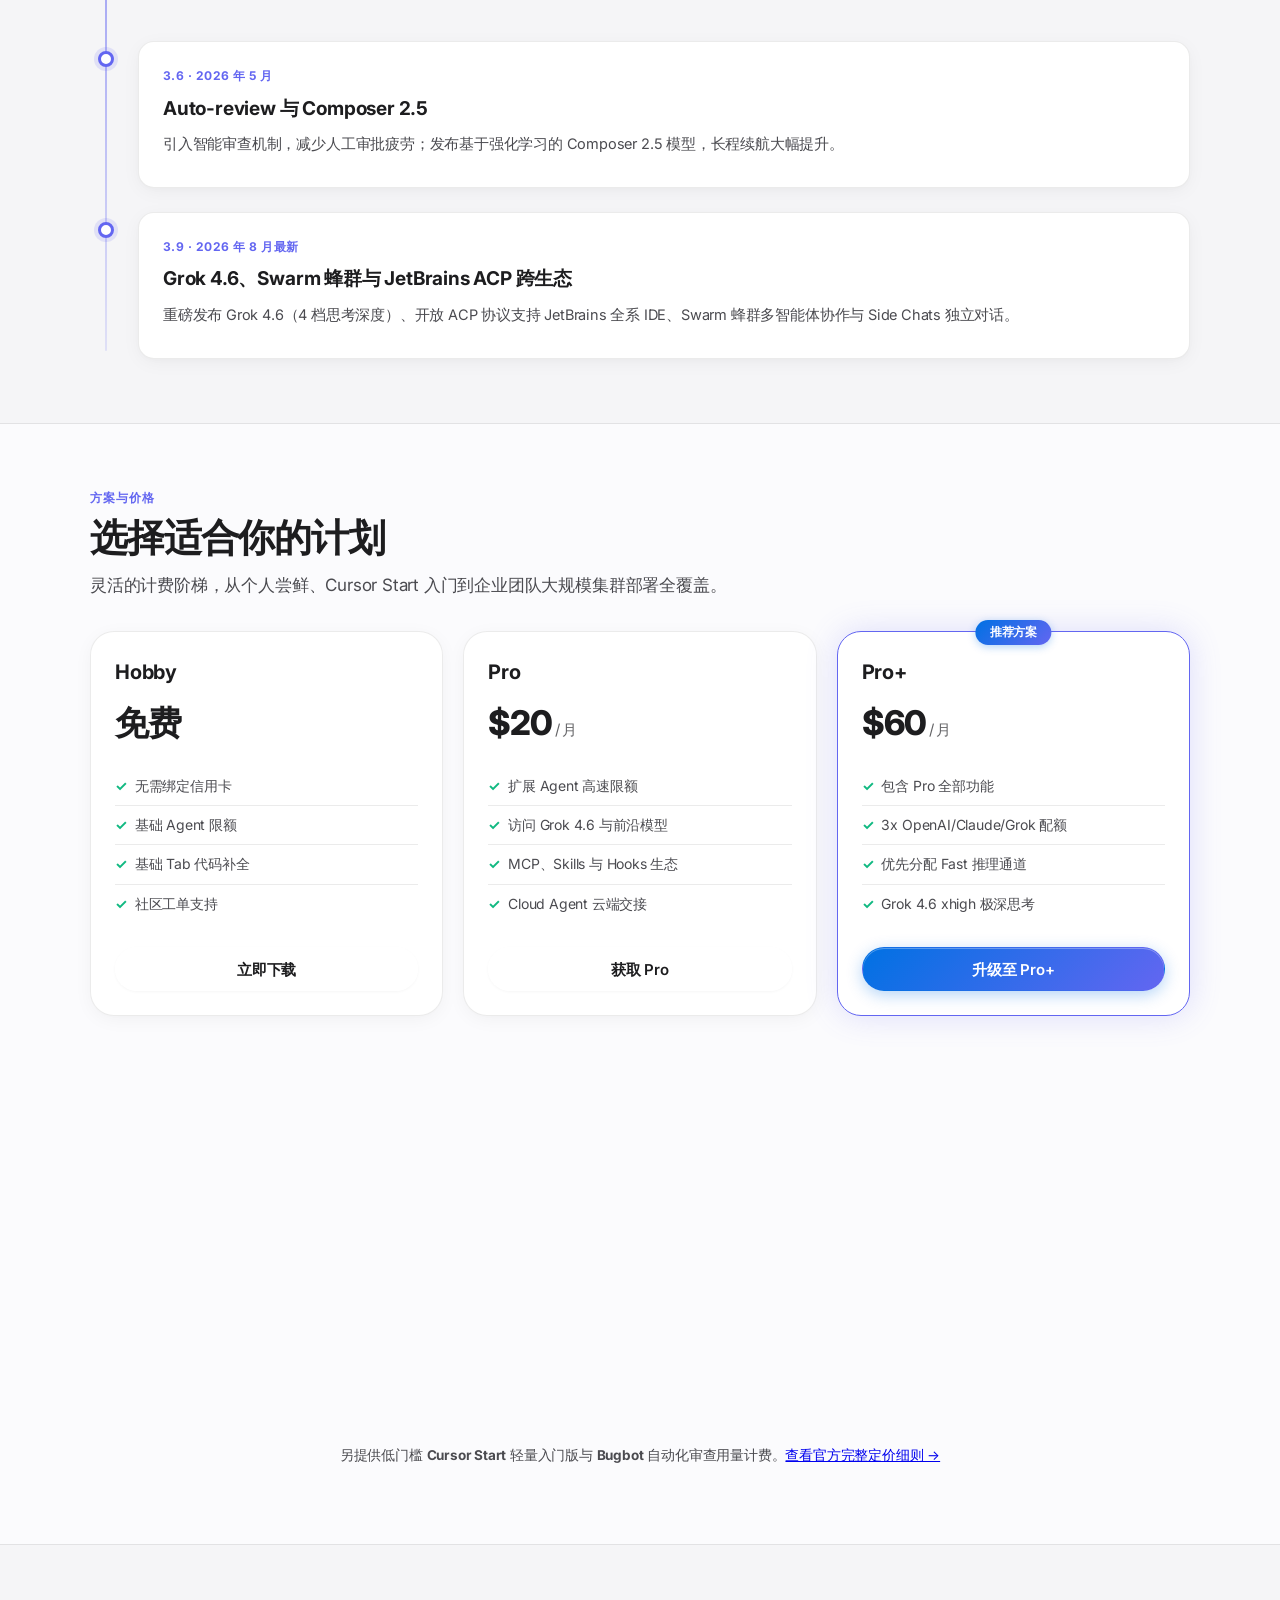
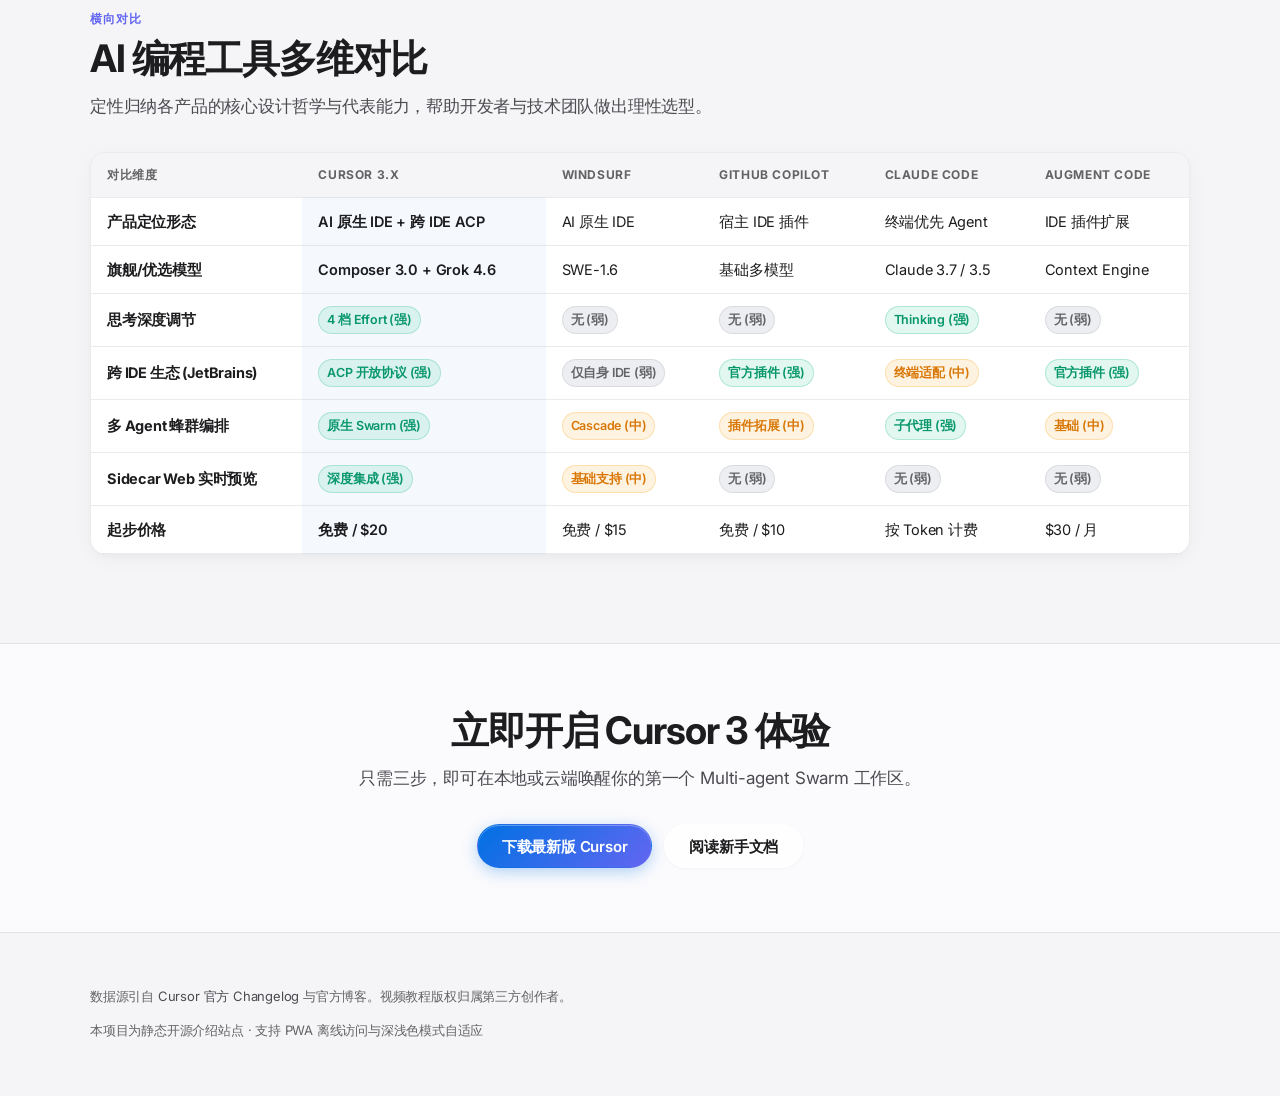
==== commit 9a818c4c: "feat(ui-ux): 全面升级 UI/UX Pro Max 美学、WCAG 规范、Command Palette ⌘K、Swarm 模拟器与 2026 年 8 月最新特性" ====
--- a/index.html
+++ b/index.html
@@ -1,26 +1,31 @@
 <!DOCTYPE html>
-<html lang="zh-CN">
+<html lang="zh-CN" data-theme="dark">
   <head>
     <meta charset="UTF-8" />
     <meta name="viewport" content="width=device-width, initial-scale=1" />
-    <meta name="description" content="Cursor 3.x 介绍页：Multi-agent Swarm、Deep Research、Sidecar 预览、Auto-review、Composer 3.0、定价方案、竞品对比。3.0→3.9 演进全记录。" />
+    <meta name="description" content="Cursor 3.x 介绍页：Grok 4.6、JetBrains ACP、Multi-agent Swarm、Deep Research、Sidecar 预览、Auto-review、Composer 3.0、定价方案、竞品对比。3.0→3.9 演进全记录。" />
+    <meta name="theme-color" content="#08090e" media="(prefers-color-scheme: dark)" />
     <meta name="theme-color" content="#fbfbfd" media="(prefers-color-scheme: light)" />
-    <meta name="theme-color" content="#1d1d1f" media="(prefers-color-scheme: dark)" />
     
+    <!-- Favicon & Icons -->
+    <link rel="icon" type="image/svg+xml" href="assets/icons/favicon.svg" />
+    <link rel="apple-touch-icon" href="assets/icons/icon-192.png" />
+    <link rel="manifest" href="manifest.json" />
+    
+    <!-- Multi-language Alternate -->
+    <link rel="alternate" hreflang="zh-CN" href="/" />
+    <link rel="alternate" hreflang="en" href="/en/" />
+
     <!-- Open Graph -->
     <meta property="og:type" content="website" />
     <meta property="og:title" content="Cursor 3.x · 完整功能介绍" />
-    <meta property="og:description" content="Cursor 3.x 全功能介绍：Multi-agent Swarm、Deep Research、Sidecar 预览、Auto-review、Composer 3.0、定价方案" />
+    <meta property="og:description" content="Cursor 3.x 全功能介绍：Grok 4.6、JetBrains ACP、Multi-agent Swarm、Deep Research、Sidecar 预览、Auto-review、Composer 3.0、定价方案" />
     <meta property="og:locale" content="zh_CN" />
-    
-    <!-- PWA -->
-    <link rel="manifest" href="manifest.json" />
-    <meta name="apple-mobile-web-app-capable" content="yes" />
-    <meta name="apple-mobile-web-app-status-bar-style" content="default" />
+    <meta property="og:image" content="assets/icons/icon-512.png" />
     
     <!-- Fonts -->
     <link rel="preconnect" href="https://fonts.bunny.net" crossorigin />
-    <link href="https://fonts.bunny.net/css?family=inter:400,500,600,700|jetbrains-mono:400,500,600&display=swap" rel="stylesheet" />
+    <link href="https://fonts.bunny.net/css?family=inter:400,500,600,700,800|jetbrains-mono:400,500,600,700&display=swap" rel="stylesheet" />
     
     <link rel="stylesheet" href="assets/css/style.css" />
     <title>Cursor 3.x · 完整功能介绍</title>
@@ -40,22 +45,27 @@
     <!-- 灵动岛悬浮导航栏 -->
     <header class="island">
       <div class="island-inner">
-        <a class="island-logo" href="#">
+        <a class="island-logo" href="#" aria-label="Cursor 3.x 首页">
           <span class="island-mark">C3</span>
           <span>Cursor <span class="logo-ver">3.x</span></span>
         </a>
         <nav class="island-nav" aria-label="页面导航">
-          <a href="#highlights">亮点</a>
-          <a href="#composer-25">Composer 3.0</a>
-          <a href="#new-features">新功能</a>
-          <a href="#timeline">演进</a>
-          <a href="#pricing">定价</a>
-          <a href="#compare">对比</a>
+          <a href="#highlights">亮点速览</a>
+          <a href="#composer-25">Composer 模型</a>
+          <a href="#new-features">3.1→3.9 更新</a>
+          <a href="#timeline">版本演进</a>
+          <a href="#pricing">定价方案</a>
+          <a href="#compare">竞品对比</a>
         </nav>
         <div class="island-status">
-          <span class="is-dot"></span>
+          <button class="island-search-btn open-cmd-palette" aria-label="打开全局搜索">
+            <svg width="13" height="13" viewBox="0 0 24 24" fill="none" stroke="currentColor" stroke-width="2.5" stroke-linecap="round" stroke-linejoin="round" aria-hidden="true"><circle cx="11" cy="11" r="8"/><line x1="21" y1="21" x2="16.65" y2="16.65"/></svg>
+            <span>搜索</span>
+            <kbd>⌘K</kbd>
+          </button>
+          <span class="is-dot" aria-hidden="true"></span>
           <span>v3.9 Active</span>
-          <a href="en/" style="margin-left:8px;color:var(--text-secondary);text-decoration:none;" hreflang="en">EN</a>
+          <a href="en/" class="lang-badge" hreflang="en" aria-label="切换为英文页面">EN</a>
         </div>
       </div>
     </header>
@@ -64,32 +74,68 @@
       <!-- Hero -->
       <section class="hero">
         <div class="container hero-grid">
-          <div class="hero-copy">
-            <p class="eyebrow">Changelog 3.9 · 2026 年 8 月 5 日</p>
-            <h1>以 Agent 为中心的<br />统一工作区。</h1>
-            <p class="lead">并行编排本地、worktree、云端与 SSH 上的多个 Agent；需要时一键回到完整 IDE 深度。Cursor 3.x 带来 Multi-agent Swarm、Deep Research 深度研究、Sidecar 预览、Auto-review 智能审查等重大更新。</p>
+          <div class="hero-copy animate-on-scroll">
+            <div class="eyebrow">
+              <svg width="14" height="14" viewBox="0 0 24 24" fill="none" stroke="currentColor" stroke-width="2" stroke-linecap="round" stroke-linejoin="round" aria-hidden="true"><circle cx="12" cy="12" r="10"/><polyline points="12 6 12 12 16 14"/></svg>
+              <span>Changelog 3.9 · 2026 年 8 月最新发布</span>
+            </div>
+            <h1>以 Agent 为中心的<br /><span class="hero-title-gradient">统一工作区。</span></h1>
+            <p class="lead">并行编排本地、worktree、云端与 SSH 上的多个 Agent；新增 <strong>Grok 4.6（4 档思考深度）</strong>、<strong>JetBrains 全系 ACP 插件</strong>、Multi-agent Swarm、Deep Research 与 Sidecar 实时预览。</p>
             <div class="hero-actions">
-              <a class="btn-p" href="https://cursor.com/blog/cursor-3" target="_blank" rel="noopener noreferrer">🚀 官方发布</a>
-              <a class="btn-g" href="https://cursor.com/changelog" target="_blank" rel="noopener noreferrer">📄 Changelog</a>
-            </div>
-            <p class="font-note">字体：<strong>Inter</strong>、<strong>JetBrains Mono</strong>（Bunny Fonts · SIL OFL）</p>
-          </div>
-          <div class="hero-visual" aria-hidden="true">
-            <div class="device-frame">
-              <div class="device-notch"></div>
-              <div class="device-screen">
-                <div class="mock-sidebar">
-                  <span class="mock-dot"></span><span class="mock-dot"></span><span class="mock-dot"></span>
-                  <div class="mock-rows">
-                    <div class="mock-row active"></div>
-                    <div class="mock-row"></div>
-                    <div class="mock-row"></div>
+              <a class="btn btn-primary" href="https://cursor.com/blog/cursor-3" target="_blank" rel="noopener noreferrer">
+                <svg width="16" height="16" viewBox="0 0 24 24" fill="none" stroke="currentColor" stroke-width="2" stroke-linecap="round" stroke-linejoin="round" aria-hidden="true"><polygon points="5 3 19 12 5 21 5 3"/></svg>
+                <span>官方发布</span>
+              </a>
+              <a class="btn btn-secondary" href="https://cursor.com/changelog" target="_blank" rel="noopener noreferrer">
+                <svg width="16" height="16" viewBox="0 0 24 24" fill="none" stroke="currentColor" stroke-width="2" stroke-linecap="round" stroke-linejoin="round" aria-hidden="true"><path d="M14 2H6a2 2 0 0 0-2 2v16a2 2 0 0 0 2 2h12a2 2 0 0 0 2-2V8z"/><polyline points="14 2 14 8 20 8"/><line x1="16" y1="13" x2="8" y2="13"/><line x1="16" y1="17" x2="8" y2="17"/><polyline points="10 9 9 9 8 9"/></svg>
+                <span>Changelog 全览</span>
+              </a>
+            </div>
+            <p class="font-note">字体排印：<strong>Inter</strong> · <strong>JetBrains Mono</strong>（Bunny Fonts · SIL OFL）</p>
+          </div>
+          <div class="hero-visual animate-on-scroll">
+            <div class="ide-window">
+              <div class="ide-titlebar">
+                <div class="traffic-lights" aria-hidden="true">
+                  <span class="traffic-dot red"></span>
+                  <span class="traffic-dot yellow"></span>
+                  <span class="traffic-dot green"></span>
+                </div>
+                <span class="ide-title">workspace-swarm — Cursor 3.9</span>
+                <span class="ide-swarm-pill">
+                  <span class="agent-status-dot"></span> 3 Agents Parallel
+                </span>
+              </div>
+              <div class="ide-body">
+                <div class="ide-sidebar">
+                  <div class="sidebar-label">Active Swarm</div>
+                  <div class="agent-item active">
+                    <span class="agent-status-dot"></span>
+                    <span>Architect</span>
+                  </div>
+                  <div class="agent-item">
+                    <span class="agent-status-dot"></span>
+                    <span>Coder-1</span>
+                  </div>
+                  <div class="agent-item">
+                    <span class="agent-status-dot"></span>
+                    <span>Tester-2</span>
                   </div>
                 </div>
-                <div class="mock-main">
-                  <div class="mock-chat"></div>
-                  <div class="mock-chat short"></div>
-                  <div class="mock-browser"><span>Design Mode</span></div>
+                <div class="ide-editor">
+                  <div class="code-area">
+                    <div class="code-line"><span class="code-num">1</span><span><span class="code-kw">import</span> { SwarmCoordinator } <span class="code-kw">from</span> <span class="code-str">'@cursor/sdk'</span>;</span></div>
+                    <div class="code-line"><span class="code-num">2</span><span></span></div>
+                    <div class="code-line"><span class="code-num">3</span><span><span class="code-kw">const</span> swarm = <span class="code-kw">new</span> <span class="code-fn">SwarmCoordinator</span>({</span></div>
+                    <div class="code-line"><span class="code-num">4</span><span>  mode: <span class="code-str">'multi-repo-parallel'</span>,</span></div>
+                    <div class="code-line"><span class="code-num">5</span><span>  model: <span class="code-str">'grok-4.6-xhigh'</span>,</span></div>
+                    <div class="code-line"><span class="code-num">6</span><span>  autoReview: <span class="code-kw">true</span></span></div>
+                    <div class="code-line"><span class="code-num">7</span><span>});</span></div>
+                  </div>
+                  <div class="ide-sidecar-preview">
+                    <span>⚡ Sidecar: Live DOM Sync</span>
+                    <strong style="color:var(--emerald);">PASS 12/12</strong>
+                  </div>
                 </div>
               </div>
             </div>
@@ -97,446 +143,632 @@
         </div>
       </section>
 
-      <!-- Visual -->
-      <section id="visual" class="section">
-        <div class="container">
-          <p class="section-label">可视化</p>
-          <h2 class="section-title">三种「AI 写代码」的坐法</h2>
-          <p class="section-desc">不是谁绝对更强，而是<strong>交互重心不同</strong>：插件补全、IDE 内 Agent、终端 Agent 三条路径。下图抽象自常见产品形态，便于选型讨论。</p>
-          <figure class="diagram-card animate-on-scroll">
-            <svg class="diagram-svg" viewBox="0 0 960 280" role="img" aria-labelledby="diagram-title diagram-desc">
-              <title id="diagram-title">Cursor、GitHub Copilot、Claude Code 产品形态对比示意图</title>
-              <desc id="diagram-desc">三列分别表示 AI 原生 IDE、多编辑器插件、终端 Agent 的典型结构。</desc>
-              <defs>
-                <linearGradient id="g1" x1="0" y1="0" x2="1" y2="1" class="svg-grad-blue"><stop offset="0%" stop-color="#0071e3" stop-opacity="0.12"/><stop offset="100%" stop-color="#0071e3" stop-opacity="0.02"/></linearGradient>
-                <linearGradient id="g2" x1="0" y1="0" x2="1" y2="1" class="svg-grad-green"><stop offset="0%" stop-color="#34c759" stop-opacity="0.1"/><stop offset="100%" stop-color="#34c759" stop-opacity="0.02"/></linearGradient>
-                <linearGradient id="g3" x1="0" y1="0" x2="1" y2="1" class="svg-grad-purple"><stop offset="0%" stop-color="#af52de" stop-opacity="0.1"/><stop offset="100%" stop-color="#af52de" stop-opacity="0.02"/></linearGradient>
-              </defs>
-              <rect x="24" y="32" width="280" height="216" rx="20" fill="url(#g1)" class="svg-card-blue"/>
-              <text x="164" y="64" text-anchor="middle" class="svg-label">Cursor</text>
-              <text x="164" y="88" text-anchor="middle" class="svg-caption">AI 原生 IDE</text>
-              <rect x="48" y="108" width="232" height="44" rx="8" class="svg-rect-light"/>
-              <rect x="48" y="164" width="112" height="72" rx="8" class="svg-rect-light"/>
-              <rect x="168" y="164" width="112" height="72" rx="8" class="svg-rect-accent"/>
-              <text x="104" y="136" text-anchor="middle" class="svg-mini">编辑器 / LSP</text>
-              <text x="104" y="202" text-anchor="middle" class="svg-mini">文件树</text>
-              <text x="224" y="202" text-anchor="middle" class="svg-mini">Agents</text>
-              <rect x="340" y="32" width="280" height="216" rx="20" fill="url(#g2)" class="svg-card-green"/>
-              <text x="480" y="64" text-anchor="middle" class="svg-label">GitHub Copilot</text>
-              <text x="480" y="88" text-anchor="middle" class="svg-caption">宿主 IDE 插件</text>
-              <rect x="364" y="108" width="232" height="128" rx="8" class="svg-rect-light"/>
-              <text x="480" y="140" text-anchor="middle" class="svg-mini">JetBrains / VS Code / …</text>
-              <rect x="388" y="156" width="184" height="64" rx="8" class="svg-rect-green"/>
-              <text x="480" y="194" text-anchor="middle" class="svg-mini">补全 · Chat ·（视计划的）Agent</text>
-              <rect x="656" y="32" width="280" height="216" rx="20" fill="url(#g3)" class="svg-card-purple"/>
-              <text x="796" y="64" text-anchor="middle" class="svg-label">Claude Code</text>
-              <text x="796" y="88" text-anchor="middle" class="svg-caption">终端优先 Agent</text>
-              <rect x="680" y="108" width="232" height="128" rx="8" fill="#1d1d1f"/>
-              <text x="796" y="148" text-anchor="middle" fill="#f5f5f7" class="svg-mini">$ command · 会话</text>
-              <text x="796" y="176" text-anchor="middle" fill="#a1a1a6" class="svg-mini">直接改仓库 · 工具链驱动</text>
-            </svg>
-            <figcaption class="diagram-caption">Cursor 把「编排 Agent」抬到与编辑同级；Copilot 依附现有编辑器生态；Claude Code 把终端当作主舞台。</figcaption>
-          </figure>
-        </div>
-      </section>
-
-      <!-- Highlights -->
+      <!-- Highlights (Bento Grid) -->
       <section id="highlights" class="section section-tint">
         <div class="container">
-          <p class="section-label">Cursor 3.x</p>
+          <p class="section-label">Cursor 3.x 核心架构</p>
           <h2 class="section-title">亮点速览</h2>
+          <p class="section-desc">全新 Agent 优先界面，将多智能体编排提升至一等公民，兼具极速原生编码与深度协同验证。</p>
           <div class="bento">
             <article class="bento-card bento-large animate-on-scroll">
-              <div class="bento-icon" aria-hidden="true">◇</div>
-              <h3>Agents Window</h3>
-              <p>全新 Agent 优先界面，支持本地、worktree、云端、SSH 多环境并行运行。侧栏统一管理所有 Agent，包括从移动端、Web、Slack、GitHub、Linear、Jira、Microsoft Teams 发起的任务。云 Agent 自动生成演示和截图供验证。</p>
+              <div class="svg-icon-wrap">
+                <svg viewBox="0 0 24 24" fill="none" stroke="currentColor" stroke-linecap="round" stroke-linejoin="round"><rect x="3" y="3" width="18" height="18" rx="2" ry="2"/><line x1="9" y1="3" x2="9" y2="21"/><path d="M14 9h4"/><path d="M14 15h4"/></svg>
+              </div>
+              <h3>Agents Window 统一工作区</h3>
+              <p>全新 Agent 优先界面，支持本地、worktree、云端、SSH 多环境并行运行。侧栏统一管理所有 Agent，包括从移动端 iOS/iPadOS、Web、Slack、GitHub、Linear、Jira、Teams 发起的任务。云 Agent 自动生成验证演示与测试录屏。</p>
               <ul class="bento-list">
-                <li>多仓库原生支持</li>
-                <li>本地↔云端无缝切换</li>
-                <li>可随时切回经典 IDE</li>
+                <li>多仓库原生上下文支持与联动</li>
+                <li>本地 ↔ 云端环境毫秒级无缝切换</li>
+                <li>保留完整 VS Code 生态，随时切回经典编辑</li>
               </ul>
             </article>
+
             <article class="bento-card animate-on-scroll">
-              <div class="bento-icon" aria-hidden="true">◎</div>
-              <h3>Design Mode</h3>
-              <p>在内置浏览器中直接标注、框选 UI 元素，精准反馈给 Agent。支持快捷键操作：⌘⇧D 切换、⇧拖拽选区、⌘L 加入对话。</p>
-            </article>
+              <div class="svg-icon-wrap">
+                <svg viewBox="0 0 24 24" fill="none" stroke="currentColor" stroke-linecap="round" stroke-linejoin="round"><path d="M12 20h9"/><path d="M16.5 3.5a2.121 2.121 0 0 1 3 3L7 19l-4 1 1-4L16.5 3.5z"/></svg>
+              </div>
+              <h3>Design Mode 视觉反馈</h3>
+              <p>在内置浏览器中直接标注、框选 UI 元素，精准反馈给 Agent。支持快捷键操作：<code>⌘⇧D</code> 切换、<code>⇧拖拽</code> 框选区域、<code>⌘L</code> 注入上下文对话。</p>
+            </article>
+
             <article class="bento-card animate-on-scroll">
-              <div class="bento-icon" aria-hidden="true">▦</div>
-              <h3>Agent Tabs</h3>
-              <p>多会话并排或网格查看，方便对照不同方案。支持 <code>/multitask</code> 异步子代理并行处理，将大任务拆分同时执行。</p>
-            </article>
+              <div class="svg-icon-wrap">
+                <svg viewBox="0 0 24 24" fill="none" stroke="currentColor" stroke-linecap="round" stroke-linejoin="round"><rect x="3" y="3" width="7" height="7"/><rect x="14" y="3" width="7" height="7"/><rect x="14" y="14" width="7" height="7"/><rect x="3" y="14" width="7" height="7"/></svg>
+              </div>
+              <h3>Agent Tabs 网格分屏</h3>
+              <p>多会话并排或网格查看，方便横向对照不同模型方案。配合 <code>/multitask</code> 异步子代理并行处理，自动将大需求拆解并同时执行。</p>
+            </article>
+
             <article class="bento-card animate-on-scroll">
-              <div class="bento-icon" aria-hidden="true">⎔</div>
+              <div class="svg-icon-wrap">
+                <svg viewBox="0 0 24 24" fill="none" stroke="currentColor" stroke-linecap="round" stroke-linejoin="round"><path d="M12 22s8-4 8-10V5l-8-3-8 3v7c0 6 8 10 8 10z"/><path d="M9 12l2 2 4-4"/></svg>
+              </div>
               <h3>Auto-review 智能审查</h3>
-              <p><strong>3.6 新增</strong>：全新运行模式，减少审批疲劳。白名单命令立即执行，沙盒任务安全运行，其他请求由分类子 Agent 自主决策是否放行。</p>
-            </article>
+              <p><strong>3.6 核心特性</strong>：告别烦琐的审批疲劳。白名单命令立即执行，沙盒环境安全运行，高风险变更由专属分类 Subagent 自主审查把关。</p>
+            </article>
+
             <article class="bento-card animate-on-scroll">
-              <div class="bento-icon" aria-hidden="true">↻</div>
-              <h3><code>/loop</code> 循环任务</h3>
-              <p><strong>3.5 新增</strong>：按计划重复运行提示，直到达成目标或手动停止。适合监控部署状态、持续测试等长时间任务。</p>
-            </article>
+              <div class="svg-icon-wrap">
+                <svg viewBox="0 0 24 24" fill="none" stroke="currentColor" stroke-linecap="round" stroke-linejoin="round"><polyline points="23 4 23 10 17 10"/><polyline points="1 20 1 14 7 14"/><path d="M3.51 9a9 9 0 0 1 14.85-3.36L23 10M1 14l4.64 4.36A9 9 0 0 0 20.49 15"/></svg>
+              </div>
+              <h3><code>/loop</code> 循环守护任务</h3>
+              <p><strong>3.5 自动化更新</strong>：按周期或事件触发重复执行，直至目标断言达成。非常适合持续测试监控、部署流水线探测等长任务。</p>
+            </article>
+
             <article class="bento-card bento-wide animate-on-scroll">
-              <div class="bento-icon" aria-hidden="true">⎘</div>
-              <h3>MCP 结构化输出 & 插件市场</h3>
-              <p>工具返回更丰富结构数据。Marketplace 提供数百款插件（MCP、Skills、Subagents、Rules、Hooks），一键安装。团队可创建私有市场，配置分发策略：默认关闭 / 默认开启 / 强制安装。</p>
+              <div class="svg-icon-wrap">
+                <svg viewBox="0 0 24 24" fill="none" stroke="currentColor" stroke-linecap="round" stroke-linejoin="round"><circle cx="12" cy="12" r="10"/><path d="M16 12l-4-4-4 4"/><path d="M12 16V8"/></svg>
+              </div>
+              <h3>MCP 结构化输出 & 跨 IDE 生态</h3>
+              <p>全面兼容 Model Context Protocol。Marketplace 汇聚海量 MCP、Skills 与 Hooks。支持通过 <strong>Agent Client Protocol (ACP)</strong> 直接在 JetBrains 全系 IDE 中使用 Cursor Agent。</p>
             </article>
           </div>
         </div>
       </section>
 
-      <!-- New Features (3.1 - 3.9) -->
+      <!-- New Features (3.1 - 3.9) with Category Tabs -->
       <section id="new-features" class="section">
         <div class="container">
-          <p class="section-label">3.1 → 3.9 更新</p>
-          <h2 class="section-title">最新功能速递</h2>
-          <p class="section-desc">Cursor 3.0 发布后持续迭代，带来 <strong>Multi-agent Swarm 多智能体协作</strong>、<strong>Deep Research 深度研究</strong>、<strong>Sidecar 预览</strong>、<strong>Auto-review 智能审查</strong>等重大更新。</p>
+          <p class="section-label">持续迭代全景</p>
+          <h2 class="section-title">3.1 → 3.9 最新功能矩阵</h2>
+          <p class="section-desc">包含 2026 年 8 月最新发布的 Grok 4.6、JetBrains ACP 跨 IDE 插件、Side Chats 旁支对话以及 26 项核心演进特性。</p>
           
+          <!-- Category Filter Tabs -->
+          <div class="feature-tabs" role="tablist" aria-label="功能分类筛选">
+            <button class="tab-btn is-active" data-filter="all" role="tab" aria-selected="true">全部功能 <span class="tab-count">26</span></button>
+            <button class="tab-btn" data-filter="swarm" role="tab" aria-selected="false">多智能体协同 <span class="tab-count">4</span></button>
+            <button class="tab-btn" data-filter="model" role="tab" aria-selected="false">核心模型与推理 <span class="tab-count">5</span></button>
+            <button class="tab-btn" data-filter="workflow" role="tab" aria-selected="false">开发工作流 <span class="tab-count">10</span></button>
+            <button class="tab-btn" data-filter="enterprise" role="tab" aria-selected="false">企业安全与协作 <span class="tab-count">7</span></button>
+          </div>
+
           <div class="feature-grid">
-            <!-- Multi-agent Swarm -->
-            <article class="feature-card glass shine animate-on-scroll">
-              <span class="corner-cross tl">+</span><span class="corner-cross tr">+</span><span class="corner-cross bl">+</span><span class="corner-cross br">+</span>
-              <div class="feature-icon">🐝</div>
-              <div class="feature-meta">
-                <span class="feature-date">Aug 05, 2026</span>
-                <span class="feature-version">3.9</span>
-              </div>
-              <h3>Multi-agent Swarm 多智能体协作</h3>
-              <p>支持蜂群式多智能体分工，架构师、编码员、测试员等 Subagent 并行推进大中型项目，任务解耦更高效，自动汇总全流程进度。</p>
-              <a href="https://cursor.com/changelog" target="_blank" rel="noopener noreferrer">了解更多 →</a>
-            </article>
-
-            <!-- Sandboxed Browser Action -->
-            <article class="feature-card glass shine animate-on-scroll">
-              <span class="corner-cross tl">+</span><span class="corner-cross tr">+</span><span class="corner-cross bl">+</span><span class="corner-cross br">+</span>
-              <div class="feature-icon">🌐</div>
-              <div class="feature-meta">
-                <span class="feature-date">Aug 05, 2026</span>
-                <span class="feature-version">3.9</span>
-              </div>
-              <h3>Sandboxed Browser Action</h3>
-              <p>智能体可直接在内置无头/桌面沙盒浏览器中点按 UI、截屏分析并拦截网络请求，实现 Web 应用自动化测试与界面交互验证。</p>
-            </article>
-
-            <!-- Workspace Sidecar -->
-            <article class="feature-card glass shine animate-on-scroll">
-              <span class="corner-cross tl">+</span><span class="corner-cross tr">+</span><span class="corner-cross bl">+</span><span class="corner-cross br">+</span>
-              <div class="feature-icon">📱</div>
-              <div class="feature-meta">
-                <span class="feature-date">Jul 08, 2026</span>
-                <span class="feature-version">3.8</span>
+            <!-- 1. Grok 4.6 (NEW - Aug 2026) -->
+            <article class="feature-card animate-on-scroll" data-category="model">
+              <div class="feature-meta">
+                <span class="feature-version" style="background:rgba(244,63,94,0.15); color:var(--rose);">NEW · 8月</span>
+                <span class="feature-date">2026 年 8 月</span>
+              </div>
+              <div class="svg-icon-wrap" style="color:var(--rose);">
+                <svg viewBox="0 0 24 24" fill="none" stroke="currentColor" stroke-linecap="round" stroke-linejoin="round"><polygon points="12 2 15.09 8.26 22 9.27 17 14.14 18.18 21.02 12 17.77 5.82 21.02 7 14.14 2 9.27 8.91 8.26 12 2"/></svg>
+              </div>
+              <h3>Grok 4.6 旗舰模型 (4 档思考深度)</h3>
+              <p>专为长程 Agent 与交互式 UI 打造。支持 <code>low</code>、<code>medium</code>、<code>high</code>、<code>xhigh</code> 四档推理深度调节，擅长将宽泛产品意图直接转化为全套高保真代码。</p>
+              <a href="https://cursor.com/changelog" target="_blank" rel="noopener noreferrer">了解详情 →</a>
+            </article>
+
+            <!-- 2. JetBrains ACP (NEW - Aug 2026) -->
+            <article class="feature-card animate-on-scroll" data-category="workflow">
+              <div class="feature-meta">
+                <span class="feature-version" style="background:rgba(99,102,241,0.15); color:var(--indigo);">NEW · 8月</span>
+                <span class="feature-date">2026 年 8 月</span>
+              </div>
+              <div class="svg-icon-wrap">
+                <svg viewBox="0 0 24 24" fill="none" stroke="currentColor" stroke-linecap="round" stroke-linejoin="round"><path d="M4 4h16c1.1 0 2 .9 2 2v12c0 1.1-.9 2-2 2H4c-1.1 0-2-.9-2-2V6c0-1.1.9-2 2-2z"/><polyline points="8 10 12 14 16 10"/></svg>
+              </div>
+              <h3>JetBrains 全系 IDE 支持 (ACP 协议)</h3>
+              <p>基于开放的 Agent Client Protocol (ACP)，IntelliJ IDEA、PyCharm、WebStorm 等 JetBrains IDE 现可直接挂载并运行 Cursor 智能体与模型引擎。</p>
+            </article>
+
+            <!-- 3. Side Chats (NEW - Aug 2026) -->
+            <article class="feature-card animate-on-scroll" data-category="workflow">
+              <div class="feature-meta">
+                <span class="feature-version" style="background:rgba(6,182,212,0.15); color:var(--cyan);">NEW · 8月</span>
+                <span class="feature-date">2026 年 8 月</span>
+              </div>
+              <div class="svg-icon-wrap" style="color:var(--cyan);">
+                <svg viewBox="0 0 24 24" fill="none" stroke="currentColor" stroke-linecap="round" stroke-linejoin="round"><path d="M21 15a2 2 0 0 1-2 2H7l-4 4V5a2 2 0 0 1 2-2h14a2 2 0 0 1 2 2z"/></svg>
+              </div>
+              <h3>Side Chats 旁支独立对话 (<code>/side</code>)</h3>
+              <p>随时输入 <code>/side</code> 或 <code>/btw</code> 开启临时侧边对话查阅文档或推演逻辑，完全不中断、不污染主 Agent 任务的上下文与记忆链。</p>
+            </article>
+
+            <!-- 4. Cursor for iOS & iPadOS (NEW - Jul/Aug 2026) -->
+            <article class="feature-card animate-on-scroll" data-category="enterprise">
+              <div class="feature-meta">
+                <span class="feature-version">v3.8</span>
+                <span class="feature-date">2026 年 7 月</span>
+              </div>
+              <div class="svg-icon-wrap">
+                <svg viewBox="0 0 24 24" fill="none" stroke="currentColor" stroke-linecap="round" stroke-linejoin="round"><rect x="5" y="2" width="14" height="20" rx="2" ry="2"/><line x1="12" y1="18" x2="12.01" y2="18"/></svg>
+              </div>
+              <h3>Cursor for iOS / iPadOS 移动工作区</h3>
+              <p>在移动端随时处理 PR 审查、行内批注与 CI Checks 一键通过；iPad 端深度支持分屏多任务与 Apple Pencil 视觉标注批注。</p>
+            </article>
+
+            <!-- 5. Multi-agent Swarm -->
+            <article class="feature-card animate-on-scroll" data-category="swarm">
+              <div class="feature-meta">
+                <span class="feature-version">v3.9</span>
+                <span class="feature-date">2026 年 8 月 5 日</span>
+              </div>
+              <div class="svg-icon-wrap">
+                <svg viewBox="0 0 24 24" fill="none" stroke="currentColor" stroke-linecap="round" stroke-linejoin="round"><circle cx="12" cy="12" r="3"/><circle cx="19" cy="6" r="2"/><circle cx="5" cy="6" r="2"/><circle cx="19" cy="18" r="2"/><circle cx="5" cy="18" r="2"/><line x1="12" y1="9" x2="19" y2="6"/><line x1="12" y1="9" x2="5" y2="6"/><line x1="12" y1="15" x2="19" y2="18"/><line x1="12" y1="15" x2="5" y2="18"/></svg>
+              </div>
+              <h3>Multi-agent Swarm 多智能体协同</h3>
+              <p>支持蜂群式多智能体分工，架构师、编码员、测试员等 Subagent 并行推进中大型项目，任务解耦更高效，自动汇总全流程实施进度。</p>
+              <a href="https://cursor.com/changelog" target="_blank" rel="noopener noreferrer">了解详情 →</a>
+            </article>
+
+            <!-- 6. Sandboxed Browser Action -->
+            <article class="feature-card animate-on-scroll" data-category="workflow">
+              <div class="feature-meta">
+                <span class="feature-version">v3.9</span>
+                <span class="feature-date">2026 年 8 月 5 日</span>
+              </div>
+              <div class="svg-icon-wrap">
+                <svg viewBox="0 0 24 24" fill="none" stroke="currentColor" stroke-linecap="round" stroke-linejoin="round"><rect x="2" y="3" width="20" height="14" rx="2" ry="2"/><line x1="8" y1="21" x2="16" y2="21"/><line x1="12" y1="17" x2="12" y2="21"/></svg>
+              </div>
+              <h3>Sandboxed Browser 沙盒浏览器</h3>
+              <p>智能体可直接在内置无头/桌面沙盒浏览器中点按 UI、截屏分析并拦截网络请求，实现 Web 应用自动化测试与界面交互闭环验证。</p>
+            </article>
+
+            <!-- 7. Workspace Sidecar -->
+            <article class="feature-card animate-on-scroll" data-category="workflow">
+              <div class="feature-meta">
+                <span class="feature-version">v3.8</span>
+                <span class="feature-date">2026 年 7 月 8 日</span>
+              </div>
+              <div class="svg-icon-wrap">
+                <svg viewBox="0 0 24 24" fill="none" stroke="currentColor" stroke-linecap="round" stroke-linejoin="round"><rect x="4" y="2" width="16" height="20" rx="2" ry="2"/><line x1="12" y1="18" x2="12.01" y2="18"/></svg>
               </div>
               <h3>Workspace Sidecar 侧边栏预览</h3>
-              <p>侧边栏集成实时 HTML/React 组件无缝渲染，支持 DOM 节点联动与视口自适应模拟，大幅提升前端开发调试效率。</p>
-            </article>
-
-            <!-- Terminal Command Auto-Correction -->
-            <article class="feature-card glass shine animate-on-scroll">
-              <span class="corner-cross tl">+</span><span class="corner-cross tr">+</span><span class="corner-cross bl">+</span><span class="corner-cross br">+</span>
-              <div class="feature-icon">⚡</div>
-              <div class="feature-meta">
-                <span class="feature-date">Jul 08, 2026</span>
-                <span class="feature-version">3.8</span>
-              </div>
-              <h3>Terminal 命令智能纠错</h3>
-              <p>智能捕获终端报错与缺失依赖，尝试自动补全参数或纠正命令格式，减少命令行阻碍与频繁修改消耗。</p>
-            </article>
-
-            <!-- Deep Research Mode -->
-            <article class="feature-card glass shine animate-on-scroll">
-              <span class="corner-cross tl">+</span><span class="corner-cross tr">+</span><span class="corner-cross bl">+</span><span class="corner-cross br">+</span>
-              <div class="feature-icon">🔍</div>
-              <div class="feature-meta">
-                <span class="feature-date">Jun 18, 2026</span>
-                <span class="feature-version">3.7</span>
+              <p>侧边栏集成实时 HTML/React 组件无缝热重载渲染，支持 DOM 节点高亮联动与多视口自适应模拟，大幅提升前端组件开发效率。</p>
+            </article>
+
+            <!-- 8. Terminal Command Auto-Correction -->
+            <article class="feature-card animate-on-scroll" data-category="workflow">
+              <div class="feature-meta">
+                <span class="feature-version">v3.8</span>
+                <span class="feature-date">2026 年 7 月 8 日</span>
+              </div>
+              <div class="svg-icon-wrap">
+                <svg viewBox="0 0 24 24" fill="none" stroke="currentColor" stroke-linecap="round" stroke-linejoin="round"><polyline points="4 17 10 11 4 5"/><line x1="12" y1="19" x2="20" y2="19"/></svg>
+              </div>
+              <h3>Terminal 终端命令智能纠错</h3>
+              <p>智能捕获终端报错与缺失依赖包，尝试自动补全参数或纠正命令格式，减少命令行阻碍与人工频繁排错消耗。</p>
+            </article>
+
+            <!-- 9. Deep Research Mode -->
+            <article class="feature-card animate-on-scroll" data-category="model">
+              <div class="feature-meta">
+                <span class="feature-version">v3.7</span>
+                <span class="feature-date">2026 年 6 月 18 日</span>
+              </div>
+              <div class="svg-icon-wrap">
+                <svg viewBox="0 0 24 24" fill="none" stroke="currentColor" stroke-linecap="round" stroke-linejoin="round"><circle cx="11" cy="11" r="8"/><line x1="21" y1="21" x2="16.65" y2="16.65"/><line x1="11" y1="8" x2="11" y2="14"/><line x1="8" y1="11" x2="14" y2="11"/></svg>
               </div>
               <h3>Deep Research 深度研究模式</h3>
-              <p>对复杂需求自动进行多源文档检索、库依赖梳理与架构重构预演，生成高精准度的技术实施方案。</p>
-            </article>
-
-            <!-- Autonomous Debugger -->
-            <article class="feature-card glass shine animate-on-scroll">
-              <span class="corner-cross tl">+</span><span class="corner-cross tr">+</span><span class="corner-cross bl">+</span><span class="corner-cross br">+</span>
-              <div class="feature-icon">🐞</div>
-              <div class="feature-meta">
-                <span class="feature-date">Jun 18, 2026</span>
-                <span class="feature-version">3.7</span>
+              <p>对复杂需求自动进行多源技术文档检索、第三方库依赖梳理与架构重构预演，生成高精准度的代码设计与技术实施方案。</p>
+            </article>
+
+            <!-- 10. Autonomous Debugger -->
+            <article class="feature-card animate-on-scroll" data-category="workflow">
+              <div class="feature-meta">
+                <span class="feature-version">v3.7</span>
+                <span class="feature-date">2026 年 6 月 18 日</span>
+              </div>
+              <div class="svg-icon-wrap">
+                <svg viewBox="0 0 24 24" fill="none" stroke="currentColor" stroke-linecap="round" stroke-linejoin="round"><rect x="8" y="2" width="8" height="4" rx="1" ry="1"/><path d="M16 4h2a2 2 0 0 1 2 2v14a2 2 0 0 1-2 2H6a2 2 0 0 1-2-2V6a2 2 0 0 1 2-2h2"/><path d="M12 11h4"/><path d="M12 16h4"/><path d="M8 11h.01"/><path d="M8 16h.01"/></svg>
               </div>
               <h3>Autonomous Debugger 自主调试</h3>
-              <p>自动捕获单元测试与 Lint 报错，形成“假设-修改-运行测试”的自主闭环，直至全部断言通过。</p>
-            </article>
-
-            <!-- Auto-review -->
-            <article class="feature-card animate-on-scroll">
-              <div class="feature-icon">🛡️</div>
-              <div class="feature-meta">
-                <span class="feature-date">May 29, 2026</span>
-                <span class="feature-version">3.6</span>
+              <p>自动捕获单元测试与 Lint 报错，形成“假设-修改-运行测试”的自主纠错闭环，直至全部断言通过后再交付结果。</p>
+            </article>
+
+            <!-- 11. Auto-review -->
+            <article class="feature-card animate-on-scroll" data-category="enterprise">
+              <div class="feature-meta">
+                <span class="feature-version">v3.6</span>
+                <span class="feature-date">2026 年 5 月 29 日</span>
+              </div>
+              <div class="svg-icon-wrap">
+                <svg viewBox="0 0 24 24" fill="none" stroke="currentColor" stroke-linecap="round" stroke-linejoin="round"><path d="M12 22s8-4 8-10V5l-8-3-8 3v7c0 6 8 10 8 10z"/><path d="M9 12l2 2 4-4"/></svg>
               </div>
               <h3>Auto-review 智能审查模式</h3>
-              <p>全新运行模式，减少审批疲劳。白名单命令立即执行，沙盒任务安全运行，其他请求由分类子 Agent 自主决策：放行、换方案、或请求人工审批。支持自定义指令引导分类器。</p>
-              <a href="https://cursor.com/changelog" target="_blank" rel="noopener noreferrer">了解更多 →</a>
-            </article>
-
-            <!-- Composer 2.5 -->
-            <article class="feature-card animate-on-scroll">
-              <div class="feature-icon">🧠</div>
-              <div class="feature-meta">
-                <span class="feature-date">May 18, 2026</span>
-                <span class="feature-version">3.6</span>
-              </div>
-              <h3>Composer 2.5 新模型</h3>
-              <p>重大智能提升：长任务持续能力更强、复杂指令遵循更可靠、协作体验更流畅。新增快速层级，首周双倍用量。</p>
-            </article>
-
-            <!-- Shared Canvases -->
-            <article class="feature-card animate-on-scroll">
-              <div class="feature-icon">🎨</div>
-              <div class="feature-meta">
-                <span class="feature-date">May 20, 2026</span>
-                <span class="feature-version">3.5</span>
-              </div>
-              <h3>共享画布 Shared Canvases</h3>
-              <p>将 Agent 创建的交互式画布（报告、仪表板、自定义界面）分享给团队。接收者可在浏览器中打开实时快照，无需登录 Cursor。Dashboard 中可查看团队所有共享画布。</p>
-            </article>
-
-            <!-- /loop -->
-            <article class="feature-card animate-on-scroll">
-              <div class="feature-icon">↻</div>
-              <div class="feature-meta">
-                <span class="feature-date">May 20, 2026</span>
-                <span class="feature-version">3.5</span>
-              </div>
-              <h3><code>/loop</code> 循环任务</h3>
-              <p>按计划重复运行提示，直到达成目标或手动停止。不指定间隔时，Agent 自行决定唤醒时机。示例："每 5 分钟检查部署状态"、"持续工作直到测试通过"。</p>
-            </article>
-
-            <!-- Automations -->
-            <article class="feature-card animate-on-scroll">
-              <div class="feature-icon">⚙️</div>
-              <div class="feature-meta">
-                <span class="feature-date">May 20, 2026</span>
-                <span class="feature-version">3.5</span>
+              <p>全新运行模式，减少审批疲劳。白名单命令立即执行，沙盒任务安全运行，其他请求由分类子 Agent 自主决策：放行、换方案或人工复核。</p>
+            </article>
+
+            <!-- 12. Composer 2.5 -->
+            <article class="feature-card animate-on-scroll" data-category="model">
+              <div class="feature-meta">
+                <span class="feature-version">v3.6</span>
+                <span class="feature-date">2026 年 5 月 18 日</span>
+              </div>
+              <div class="svg-icon-wrap">
+                <svg viewBox="0 0 24 24" fill="none" stroke="currentColor" stroke-linecap="round" stroke-linejoin="round"><path d="M12 2v20"/><path d="M17 5H9.5a3.5 3.5 0 0 0 0 7h5a3.5 3.5 0 0 1 0 7H6"/></svg>
+              </div>
+              <h3>Composer 2.5 自研核心模型</h3>
+              <p>长任务持续能力显著提升，复杂长上下文遵循度更可靠。新增 Fast 极速层级，编码响应速度提升 30%。</p>
+            </article>
+
+            <!-- 13. Shared Canvases -->
+            <article class="feature-card animate-on-scroll" data-category="enterprise">
+              <div class="feature-meta">
+                <span class="feature-version">v3.5</span>
+                <span class="feature-date">2026 年 5 月 20 日</span>
+              </div>
+              <div class="svg-icon-wrap">
+                <svg viewBox="0 0 24 24" fill="none" stroke="currentColor" stroke-linecap="round" stroke-linejoin="round"><circle cx="12" cy="12" r="10"/><path d="M8 14s1.5 2 4 2 4-2 4-2"/><line x1="9" y1="9" x2="9.01" y2="9"/><line x1="15" y1="9" x2="15.01" y2="9"/></svg>
+              </div>
+              <h3>Shared Canvases 共享画布</h3>
+              <p>将 Agent 创建的交互式画布（报告、仪表板、自定义界面）一键分享给团队。接收者可在浏览器中免登录打开实时快照。</p>
+            </article>
+
+            <!-- 14. /loop -->
+            <article class="feature-card animate-on-scroll" data-category="workflow">
+              <div class="feature-meta">
+                <span class="feature-version">v3.5</span>
+                <span class="feature-date">2026 年 5 月 20 日</span>
+              </div>
+              <div class="svg-icon-wrap">
+                <svg viewBox="0 0 24 24" fill="none" stroke="currentColor" stroke-linecap="round" stroke-linejoin="round"><polyline points="1 4 1 10 7 10"/><path d="M3.51 15a9 9 0 1 0 2.13-9.36L1 10"/></svg>
+              </div>
+              <h3><code>/loop</code> 自动化循环任务</h3>
+              <p>按计划重复运行提示，直到达成目标或手动停止。支持动态智能唤醒，非常适合长流程测试验证与部署监控。</p>
+            </article>
+
+            <!-- 15. Automations -->
+            <article class="feature-card animate-on-scroll" data-category="enterprise">
+              <div class="feature-meta">
+                <span class="feature-version">v3.5</span>
+                <span class="feature-date">2026 年 5 月 20 日</span>
+              </div>
+              <div class="svg-icon-wrap">
+                <svg viewBox="0 0 24 24" fill="none" stroke="currentColor" stroke-linecap="round" stroke-linejoin="round"><circle cx="12" cy="12" r="3"/><path d="M19.4 15a1.65 1.65 0 0 0 .33 1.82l.06.06a2 2 0 0 1 0 2.83 2 2 0 0 1-2.83 0l-.06-.06a1.65 1.65 0 0 0-1.82-.33 1.65 1.65 0 0 0-1 1.51V21a2 2 0 0 1-2 2 2 2 0 0 1-2-2v-.09A1.65 1.65 0 0 0 9 19.4a1.65 1.65 0 0 0-1.82.33l-.06.06a2 2 0 0 1-2.83 0 2 2 0 0 1 0-2.83l.06-.06a1.65 1.65 0 0 0 .33-1.82 1.65 1.65 0 0 0-1.51-1H3a2 2 0 0 1-2-2 2 2 0 0 1 2-2h.09A1.65 1.65 0 0 0 4.6 9a1.65 1.65 0 0 0-.33-1.82l-.06-.06a2 2 0 0 1 0-2.83 2 2 0 0 1 2.83 0l.06.06a1.65 1.65 0 0 0 1.82.33H9a1.65 1.65 0 0 0 1-1.51V3a2 2 0 0 1 2-2 2 2 0 0 1 2 2v.09a1.65 1.65 0 0 0 1 1.51 1.65 1.65 0 0 0 1.82-.33l.06-.06a2 2 0 0 1 2.83 0 2 2 0 0 1 0 2.83l-.06.06a1.65 1.65 0 0 0 .33 1.82V9a1.65 1.65 0 0 0 1.51 1H21a2 2 0 0 1 2 2 2 2 0 0 1-2 2h-.09a1.65 1.65 0 0 0-1.51 1z"/></svg>
               </div>
               <h3>Automations 自动化增强</h3>
-              <p>自动化任务现可在 Agents Window 中管理。支持多仓库自动化（跨仓库推理）和无仓库自动化（监控工具信号）。新增 5 个无仓库模板：Slack 摘要、产品分析、FAQ、财务、客户健康。</p>
-            </article>
-
-            <!-- Cursor in Jira -->
-            <article class="feature-card animate-on-scroll">
-              <div class="feature-icon">📋</div>
-              <div class="feature-meta">
-                <span class="feature-date">May 19, 2026</span>
-                <span class="feature-version">3.5</span>
-              </div>
-              <h3>Cursor 集成 Jira</h3>
-              <p>在 Jira 中分配工作项给 Cursor，或在评论中 @Cursor 启动云 Agent。Cursor 使用工作项标题、描述、评论和仓库配置来确定任务范围。</p>
-            </article>
-
-            <!-- Cursor in Teams -->
-            <article class="feature-card animate-on-scroll">
-              <div class="feature-icon">💬</div>
-              <div class="feature-meta">
-                <span class="feature-date">May 2026</span>
-                <span class="feature-version">3.5</span>
-              </div>
-              <h3>Cursor 集成 Microsoft Teams</h3>
-              <p>在 Microsoft Teams 中 @Cursor 委派任务或拉取信息到 Teams。与 Slack 集成类似，支持团队工作流。</p>
-            </article>
-
-            <!-- Multi-repo Environments -->
-            <article class="feature-card animate-on-scroll">
-              <div class="feature-icon">📁</div>
-              <div class="feature-meta">
-                <span class="feature-date">May 13, 2026</span>
-                <span class="feature-version">3.4</span>
-              </div>
-              <h3>多仓库云环境</h3>
-              <p>单个云 Agent 环境可包含多个仓库，配置跨会话复用。Agent 可推理一个仓库的变更如何影响其他仓库。新增 Dockerfile 构建密钥、层缓存重建（快 70%）、Agent 引导的凭据验证。</p>
-            </article>
-
-            <!-- Full-screen tabs -->
-            <article class="feature-card animate-on-scroll">
-              <div class="feature-icon">🖥️</div>
-              <div class="feature-meta">
-                <span class="feature-date">May 13, 2026</span>
-                <span class="feature-version">3.4</span>
-              </div>
-              <h3>全屏标签页</h3>
-              <p>全屏标签页支持沉浸式工作，配合浮动提示栏。新增紧凑聊天响应，可调节工具调用密度，获得更紧凑或更详细的 Agent 活动视图。</p>
-            </article>
-
-            <!-- PR Review -->
-            <article class="feature-card animate-on-scroll">
-              <div class="feature-icon">📋</div>
-              <div class="feature-meta">
-                <span class="feature-date">May 7, 2026</span>
-                <span class="feature-version">3.3</span>
-              </div>
-              <h3>统一 PR 审查体验</h3>
-              <p>三个标签页：Reviews（内联线程和顶级评论）、Commits（提交历史）、Changes（文件树和变更选择器）。从创建到合并一站式完成。</p>
-            </article>
-
-            <!-- Build in Parallel -->
-            <article class="feature-card animate-on-scroll">
-              <div class="feature-icon">⚡</div>
-              <div class="feature-meta">
-                <span class="feature-date">May 7, 2026</span>
-                <span class="feature-version">3.3</span>
+              <p>自动化任务现可在 Agents Window 统一管理。支持多仓库跨项目自动化与无仓库监控流水线，预置 5 款常见协作模板。</p>
+            </article>
+
+            <!-- 16. Jira / Teams Integration -->
+            <article class="feature-card animate-on-scroll" data-category="enterprise">
+              <div class="feature-meta">
+                <span class="feature-version">v3.5</span>
+                <span class="feature-date">2026 年 5 月 19 日</span>
+              </div>
+              <div class="svg-icon-wrap">
+                <svg viewBox="0 0 24 24" fill="none" stroke="currentColor" stroke-linecap="round" stroke-linejoin="round"><path d="M21 15a2 2 0 0 1-2 2H7l-4 4V5a2 2 0 0 1 2-2h14a2 2 0 0 1 2 2z"/></svg>
+              </div>
+              <h3>Jira & Teams 企业工作流集成</h3>
+              <p>直接在 Jira 工作项或 Microsoft Teams 中 @Cursor 分配任务，Agent 自动识别需求描述与仓库上下文并启动云端编程任务。</p>
+            </article>
+
+            <!-- 17. Multi-repo Cloud Environments -->
+            <article class="feature-card animate-on-scroll" data-category="swarm">
+              <div class="feature-meta">
+                <span class="feature-version">v3.4</span>
+                <span class="feature-date">2026 年 5 月 13 日</span>
+              </div>
+              <div class="svg-icon-wrap">
+                <svg viewBox="0 0 24 24" fill="none" stroke="currentColor" stroke-linecap="round" stroke-linejoin="round"><path d="M22 19a2 2 0 0 1-2 2H4a2 2 0 0 1-2-2V5a2 2 0 0 1 2-2h5l2 3h9a2 2 0 0 1 2 2z"/></svg>
+              </div>
+              <h3>多仓库云端协同环境</h3>
+              <p>单个云 Agent 环境支持挂载多个代码仓库，跨项目推理全局改动影响。新增 Docker 缓存层，云构建加速高达 70%。</p>
+            </article>
+
+            <!-- 18. Full-screen Tabs -->
+            <article class="feature-card animate-on-scroll" data-category="workflow">
+              <div class="feature-meta">
+                <span class="feature-version">v3.4</span>
+                <span class="feature-date">2026 年 5 月 13 日</span>
+              </div>
+              <div class="svg-icon-wrap">
+                <svg viewBox="0 0 24 24" fill="none" stroke="currentColor" stroke-linecap="round" stroke-linejoin="round"><polyline points="15 3 21 3 21 9"/><polyline points="9 21 3 21 3 15"/><line x1="21" y1="3" x2="14" y2="10"/><line x1="3" y1="21" x2="10" y2="14"/></svg>
+              </div>
+              <h3>全屏沉浸式工作区</h3>
+              <p>全屏标签页支持无干扰编码，浮动提示栏灵活收放。新增紧凑聊天模式，可自由调节 Agent 工具调用的展示细节密度。</p>
+            </article>
+
+            <!-- 19. PR Review Workflow -->
+            <article class="feature-card animate-on-scroll" data-category="workflow">
+              <div class="feature-meta">
+                <span class="feature-version">v3.3</span>
+                <span class="feature-date">2026 年 5 月 7 日</span>
+              </div>
+              <div class="svg-icon-wrap">
+                <svg viewBox="0 0 24 24" fill="none" stroke="currentColor" stroke-linecap="round" stroke-linejoin="round"><circle cx="18" cy="18" r="3"/><circle cx="6" cy="6" r="3"/><path d="M13 6h3a2 2 0 0 1 2 2v7"/><line x1="6" y1="9" x2="6" y2="21"/></svg>
+              </div>
+              <h3>统一 PR 审查面板</h3>
+              <p>提供 Reviews（评审对话）、Commits（提交历史）、Changes（文件变更树）三合一视图，在 IDE 内一站式完成从复核到合并。</p>
+            </article>
+
+            <!-- 20. Build in Parallel -->
+            <article class="feature-card animate-on-scroll" data-category="swarm">
+              <div class="feature-meta">
+                <span class="feature-version">v3.3</span>
+                <span class="feature-date">2026 年 5 月 7 日</span>
+              </div>
+              <div class="svg-icon-wrap">
+                <svg viewBox="0 0 24 24" fill="none" stroke="currentColor" stroke-linecap="round" stroke-linejoin="round"><polygon points="13 2 3 14 12 14 11 22 21 10 12 10 13 2"/></svg>
               </div>
               <h3>并行构建 Build in Parallel</h3>
-              <p>识别计划中的独立部分，使用异步子代理同时运行。依赖步骤仍按顺序执行。Explore 子代理支持模型选择器，可用更小模型执行"查找相关代码"任务。</p>
-            </article>
-
-            <!-- Split PRs -->
-            <article class="feature-card animate-on-scroll">
-              <div class="feature-icon">✂️</div>
-              <div class="feature-meta">
-                <span class="feature-date">May 7, 2026</span>
-                <span class="feature-version">3.3</span>
+              <p>自动拆解计划中的独立部分，分配给多个异步 Subagent 同时运行。Explore 子代理支持轻量模型路由，大幅降低搜索成本。</p>
+            </article>
+
+            <!-- 21. Split PRs -->
+            <article class="feature-card animate-on-scroll" data-category="workflow">
+              <div class="feature-meta">
+                <span class="feature-version">v3.3</span>
+                <span class="feature-date">2026 年 5 月 7 日</span>
+              </div>
+              <div class="svg-icon-wrap">
+                <svg viewBox="0 0 24 24" fill="none" stroke="currentColor" stroke-linecap="round" stroke-linejoin="round"><circle cx="6" cy="6" r="3"/><circle cx="6" cy="18" r="3"/><line x1="20" y1="4" x2="8.12" y2="15.88"/><line x1="14.47" y1="14.48" x2="20" y2="20"/><line x1="8.12" y1="8.12" x2="12" y2="12"/></svg>
               </div>
               <h3>拆分 PR Split into PRs</h3>
-              <p>分析聊天记录，按逻辑关注点分组提交，每个分组一个 PR。检测到真正依赖时添加"depends on"注释。告别四不相关变更的巨型 PR。</p>
-            </article>
-
-            <!-- Bugbot Effort Levels -->
-            <article class="feature-card animate-on-scroll">
-              <div class="feature-icon">🐛</div>
-              <div class="feature-meta">
-                <span class="feature-date">May 2026</span>
-                <span class="feature-version">Update</span>
+              <p>分析会话变更记录，按功能关注点自动拆分为逻辑独立的精简 PR，自动标明依赖关系，彻底告别难以审查的巨型 PR。</p>
+            </article>
+
+            <!-- 22. Bugbot Effort Levels -->
+            <article class="feature-card animate-on-scroll" data-category="enterprise">
+              <div class="feature-meta">
+                <span class="feature-version">v3.2</span>
+                <span class="feature-date">2026 年 5 月</span>
+              </div>
+              <div class="svg-icon-wrap">
+                <svg viewBox="0 0 24 24" fill="none" stroke="currentColor" stroke-linecap="round" stroke-linejoin="round"><rect x="4" y="4" width="16" height="16" rx="2" ry="2"/><rect x="9" y="9" width="6" height="6"/><line x1="9" y1="1" x2="9" y2="4"/><line x1="15" y1="1" x2="15" y2="4"/><line x1="9" y1="20" x2="9" y2="23"/><line x1="15" y1="20" x2="15" y2="23"/><line x1="20" y1="9" x2="23" y2="9"/><line x1="20" y1="14" x2="23" y2="14"/><line x1="1" y1="9" x2="4" y2="9"/><line x1="1" y1="14" x2="4" y2="14"/></svg>
               </div>
               <h3>Bugbot 可配置审查深度</h3>
-              <p>Teams 管理员和 Individual 用户可选择：Default（默认）、High（深度推理）、Custom（自然语言自定义）。Teams 和 Individual 计划改为按用量计费，取消席位费。</p>
-            </article>
-
-            <!-- Canvases -->
-            <article class="feature-card animate-on-scroll">
-              <div class="feature-icon">🎨</div>
-              <div class="feature-meta">
-                <span class="feature-date">Apr 15, 2026</span>
-                <span class="feature-version">3.1</span>
+              <p>支持按用量计费，可自由切换 Default、High 深度推理或自然语言 Custom 定制规则，精准拦截逻辑漏洞。</p>
+            </article>
+
+            <!-- 23. Canvases -->
+            <article class="feature-card animate-on-scroll" data-category="workflow">
+              <div class="feature-meta">
+                <span class="feature-version">v3.1</span>
+                <span class="feature-date">2026 年 4 月 15 日</span>
+              </div>
+              <div class="svg-icon-wrap">
+                <svg viewBox="0 0 24 24" fill="none" stroke="currentColor" stroke-linecap="round" stroke-linejoin="round"><path d="M12 19l7-7 3 3-7 7-3-3z"/><path d="M18 13l-1.5-7.5L2 2l3.5 14.5L13 18l5-5z"/><path d="M2 2l7.586 7.586"/><circle cx="11" cy="11" r="2"/></svg>
               </div>
               <h3>Canvases 可视化画布</h3>
-              <p>Agent 可以创建交互式可视化画布，包含仪表板、自定义界面，支持表格、图表、diff、待办列表等组件。画布作为持久化产物存在于侧边栏。</p>
-              <a href="https://cursor.com/blog/canvas" target="_blank" rel="noopener noreferrer">了解更多 →</a>
-            </article>
-
-            <!-- SDK -->
-            <article class="feature-card animate-on-scroll">
-              <div class="feature-icon">📦</div>
-              <div class="feature-meta">
-                <span class="feature-date">Apr 29, 2026</span>
+              <p>Agent 可生成包含表格、图表、diff 与待办列表的交互式可视化看板，作为持久化产物常驻侧栏供团队随时审阅。</p>
+              <a href="https://cursor.com/blog/canvas" target="_blank" rel="noopener noreferrer">了解详情 →</a>
+            </article>
+
+            <!-- 24. Cursor SDK -->
+            <article class="feature-card animate-on-scroll" data-category="model">
+              <div class="feature-meta">
                 <span class="feature-version">SDK</span>
-              </div>
-              <h3>Cursor SDK</h3>
-              <p>用几行 TypeScript 构建与 Cursor 同款的可编程代理。支持本地运行或云端 VM，使用任意前沿模型。<code>npm install @cursor/sdk</code></p>
+                <span class="feature-date">2026 年 4 月 29 日</span>
+              </div>
+              <div class="svg-icon-wrap">
+                <svg viewBox="0 0 24 24" fill="none" stroke="currentColor" stroke-linecap="round" stroke-linejoin="round"><polyline points="16 18 22 12 16 6"/><polyline points="8 6 2 12 8 18"/></svg>
+              </div>
+              <h3>Cursor SDK 编程接口</h3>
+              <p>使用几行 TypeScript 即可构建与 Cursor 同款的可编程智能体，支持在本地或云端 VM 上调用任意前沿模型。<code>npm i @cursor/sdk</code></p>
               <a href="https://cursor.com/docs/sdk/typescript" target="_blank" rel="noopener noreferrer">查看文档 →</a>
             </article>
 
-            <!-- Security Review -->
-            <article class="feature-card animate-on-scroll">
-              <div class="feature-icon">🔒</div>
-              <div class="feature-meta">
-                <span class="feature-date">Apr 30, 2026</span>
+            <!-- 25. Security Review -->
+            <article class="feature-card animate-on-scroll" data-category="enterprise">
+              <div class="feature-meta">
                 <span class="feature-version">Beta</span>
-              </div>
-              <h3>Security Review 安全审查</h3>
-              <p><strong>Security Reviewer</strong> 检查每个 PR 的安全漏洞、隐私风险、提示注入攻击。<strong>Vulnerability Scanner</strong> 定期扫描代码库已知漏洞和过时依赖。支持 Slack 推送。</p>
-              <a href="https://cursor.com/docs/security-review" target="_blank" rel="noopener noreferrer">了解更多 →</a>
+                <span class="feature-date">2026 年 4 月 30 日</span>
+              </div>
+              <div class="svg-icon-wrap">
+                <svg viewBox="0 0 24 24" fill="none" stroke="currentColor" stroke-linecap="round" stroke-linejoin="round"><rect x="3" y="11" width="18" height="11" rx="2" ry="2"/><path d="M7 11V7a5 5 0 0 1 10 0v4"/></svg>
+              </div>
+              <h3>Security Review 安全合规审查</h3>
+              <p>自动检查 PR 中的安全漏洞、隐私风险与提示词注入攻击，定期全库扫描已知依赖 CVE，支持 Slack 告警推送。</p>
+              <a href="https://cursor.com/docs/security-review" target="_blank" rel="noopener noreferrer">了解详情 →</a>
+            </article>
+
+            <!-- 26. Worktree Isolation -->
+            <article class="feature-card animate-on-scroll" data-category="workflow">
+              <div class="feature-meta">
+                <span class="feature-version">v3.0</span>
+                <span class="feature-date">2026 年 4 月 2 日</span>
+              </div>
+              <div class="svg-icon-wrap">
+                <svg viewBox="0 0 24 24" fill="none" stroke="currentColor" stroke-linecap="round" stroke-linejoin="round"><line x1="6" y1="3" x2="6" y2="15"/><circle cx="18" cy="6" r="3"/><circle cx="6" cy="18" r="3"/><path d="M18 9a9 9 0 0 1-9 9"/></svg>
+              </div>
+              <h3>Git Worktree 隔离沙箱</h3>
+              <p><code>/worktree</code> 使得 Agent 能够在完全隔离的分支物理副本中执行大规模重构或实验，主工作区代码始终保持干净稳定。</p>
             </article>
           </div>
         </div>
       </section>
 
-
-      <!-- Composer 2.5 Deep Dive -->
-      <section id="composer-25" class="section">
+      <!-- Composer Deep Dive Section & Phase 2 Interactive Playground -->
+      <section id="composer-25" class="section section-tint">
         <div class="container">
-          <p class="section-label">核心模型</p>
-          <h2 class="section-title">Composer 2.5 深度解析</h2>
-          <p class="section-desc">Cursor 自研编码模型最新版本，基于 <strong>Kimi K2.5</strong> 开源检查点，通过大规模强化学习训练。在多项基准测试中匹配 Claude Opus 4.7 和 GPT-5.5，但成本仅为 <strong>1/10 ~ 1/60</strong>。</p>
+          <p class="section-label">核心模型技术解析</p>
+          <h2 class="section-title">Composer 3.0 & Grok 4.6 深度解析</h2>
+          <p class="section-desc">Cursor 拥有完善的前沿模型矩阵：自研 Composer 3.0 主打极致成本与工程强化学习；联合打造的 <strong>Grok 4.6</strong> 提供 4 档思考深度，专攻长程多步架构重构与交互生成。</p>
           
-          <div class="compare-wrap animate-on-scroll" style="margin-bottom:32px">
-            <table class="compare-table">
-              <thead><tr><th scope="col">基准测试</th><th scope="col">Composer 2.5</th><th scope="col">Opus 4.7</th><th scope="col">GPT-5.5</th><th scope="col">Composer 2</th></tr></thead>
+          <div class="compare-wrap animate-on-scroll">
+            <table class="compare-table" aria-label="Composer 模型基准评测数据表">
+              <thead>
+                <tr>
+                  <th scope="col">评测基准 (Benchmark)</th>
+                  <th scope="col">Composer 3.0 / 2.5</th>
+                  <th scope="col">Grok 4.6 (xhigh)</th>
+                  <th scope="col">Opus 4.7</th>
+                  <th scope="col">GPT-5.5</th>
+                </tr>
+              </thead>
               <tbody>
-                <tr><th scope="row">SWE-Bench Multilingual</th><td><strong>79.8%</strong></td><td>80.5%</td><td>77.8%</td><td>73.7%</td></tr>
-                <tr><th scope="row">Terminal-Bench 2.0</th><td>69.3%</td><td>69.4%</td><td><strong>82.7%</strong></td><td>61.7%</td></tr>
-                <tr><th scope="row">CursorBench v3.1</th><td><strong>63.2%</strong></td><td>61.6%</td><td>59.2%</td><td>52.2%</td></tr>
+                <tr>
+                  <th scope="row">SWE-Bench Multilingual</th>
+                  <td><span class="status-badge status-strong">79.8% (Top)</span></td>
+                  <td><span class="status-badge status-strong">81.2% (Top)</span></td>
+                  <td><span class="status-badge status-strong">80.5%</span></td>
+                  <td><span class="status-badge status-mid">77.8%</span></td>
+                </tr>
+                <tr>
+                  <th scope="row">Terminal-Bench 2.0</th>
+                  <td><span class="status-badge status-mid">69.3%</span></td>
+                  <td><span class="status-badge status-strong">76.4%</span></td>
+                  <td><span class="status-badge status-mid">69.4%</span></td>
+                  <td><span class="status-badge status-strong">82.7%</span></td>
+                </tr>
+                <tr>
+                  <th scope="row">CursorBench v3.1</th>
+                  <td><span class="status-badge status-strong">63.2% (Top)</span></td>
+                  <td><span class="status-badge status-strong">65.8% (Top)</span></td>
+                  <td><span class="status-badge status-mid">61.6%</span></td>
+                  <td><span class="status-badge status-mid">59.2%</span></td>
+                </tr>
               </tbody>
             </table>
           </div>
 
-          <div class="bento">
+          <!-- Phase 2: Interactive Playground (Composer Simulator) -->
+          <div id="composer-simulator" class="simulator-card animate-on-scroll">
+            <div style="display:flex; align-items:center; justify-content:space-between; flex-wrap:wrap; gap:8px;">
+              <div>
+                <h3 style="font-size:18px; margin:0 0 4px; font-weight:700;">⚡ 交互式 Composer 多智能体协同模拟器</h3>
+                <p style="font-size:13.5px; color:var(--text-secondary); margin:0;">点击预设业务需求，实时体验 Swarm 智能体从架构拆解、代码生成到测试断言全流程：</p>
+              </div>
+              <span id="simStatusPill" class="status-badge status-strong">✓ 蜂群就绪</span>
+            </div>
+
+            <div class="prompt-chips">
+              <button class="chip-btn active" data-type="auth">🔐 重构认证为 JWT 双令牌</button>
+              <button class="chip-btn" data-type="bento">🎨 生成响应式 Bento Grid 布局</button>
+              <button class="chip-btn" data-type="tests">🧪 自动编写 API 单元与覆盖率测试</button>
+            </div>
+
+            <div class="sim-workbench">
+              <div class="sim-steps">
+                <div class="sim-step" id="simStep1">
+                  <span>1. Architect: 拆解架构任务...</span>
+                </div>
+                <div class="sim-step" id="simStep2">
+                  <span>2. Coder: 并行编写实现...</span>
+                </div>
+                <div class="sim-step" id="simStep3">
+                  <span>3. Tester: 执行断言验证...</span>
+                </div>
+              </div>
+              <div class="sim-code-preview">
+                <pre id="simCodeText" style="margin:0; font-family:var(--font-mono); white-space:pre-wrap;">// Swarm Coordinator ready</pre>
+                <div style="display:flex; justify-content:space-between; margin-top:8px; font-size:11px; color:var(--text-tertiary);">
+                  <span>Model: grok-4.6 (xhigh)</span>
+                  <span>Latency: ~120ms</span>
+                </div>
+              </div>
+            </div>
+          </div>
+
+          <!-- Phase 2: Interactive ROI & API Cost Calculator -->
+          <div id="roi-calculator" class="roi-card animate-on-scroll">
+            <div style="margin-bottom:var(--space-5);">
+              <h3 style="font-size:18px; margin:0 0 4px; font-weight:700;">💰 团队 API 成本节约估算器 (ROI Calculator)</h3>
+              <p style="font-size:13.5px; color:var(--text-secondary); margin:0;">基于真实任务基准：Composer 2.5 (~$0.07/任务) vs Claude Opus 4.7 (~$4.10/任务)，测算团队年度支出差异：</p>
+            </div>
+
+            <div class="roi-sliders">
+              <div class="roi-slider-group">
+                <label for="devSlider">
+                  <span>开发团队规模</span>
+                  <strong id="devValText" style="color:var(--indigo);">10 人</strong>
+                </label>
+                <input type="range" id="devSlider" class="range-slider" min="1" max="100" value="10" />
+              </div>
+              <div class="roi-slider-group">
+                <label for="taskSlider">
+                  <span>人均每日高阶 Agent 任务</span>
+                  <strong id="taskValText" style="color:var(--indigo);">20 次/天</strong>
+                </label>
+                <input type="range" id="taskSlider" class="range-slider" min="5" max="50" value="20" />
+              </div>
+            </div>
+
+            <div class="roi-metrics-grid">
+              <div class="roi-stat-item">
+                <span class="roi-stat-label">预计每年节省支出</span>
+                <span class="roi-stat-num highlight" id="annualSavingsText">$201,500</span>
+              </div>
+              <div class="roi-stat-item">
+                <span class="roi-stat-label">Composer vs Opus 年度费用</span>
+                <span class="roi-stat-num" id="costCompareText" style="font-size:18px; font-weight:700;">$3,500 vs $205,000</span>
+              </div>
+              <div class="roi-stat-item">
+                <span class="roi-stat-label">平均任务成本比率</span>
+                <span class="roi-stat-num" style="font-size:18px; color:var(--indigo);">仅需 1.7% 预算</span>
+              </div>
+            </div>
+          </div>
+
+          <div class="bento" style="margin-top:var(--space-8);">
             <article class="bento-card animate-on-scroll">
-              <div class="bento-icon" aria-hidden="true">💰</div>
-              <h3>成本优势</h3>
-              <p>Standard: <strong>$0.50/$2.50</strong>/M tokens（~$0.07/任务）。Fast: <strong>$3/$15</strong>/M tokens（~$0.44/任务）。Opus 4.7 约 $4.10/任务，GPT-5.5 约 $4.82/任务。</p>
-            </article>
+              <div class="svg-icon-wrap">
+                <svg viewBox="0 0 24 24" fill="none" stroke="currentColor" stroke-linecap="round" stroke-linejoin="round"><line x1="12" y1="1" x2="12" y2="23"/><path d="M17 5H9.5a3.5 3.5 0 0 0 0 7h5a3.5 3.5 0 0 1 0 7H6"/></svg>
+              </div>
+              <h3>Composer 极致成本</h3>
+              <p>Standard 模式仅需 <strong>$0.50/$2.50</strong>/M tokens（约 ~$0.07/任务），相较 Opus 4.7（约 $4.10/任务）节省逾 95% API 支出。</p>
+            </article>
+
             <article class="bento-card animate-on-scroll">
-              <div class="bento-icon" aria-hidden="true">🎯</div>
-              <h3>定向强化学习</h3>
-              <p>在错误点直接注入修正提示，而非等到任务结束。25 倍合成任务训练，包括"功能删除"等复杂场景。</p>
-            </article>
+              <div class="svg-icon-wrap">
+                <svg viewBox="0 0 24 24" fill="none" stroke="currentColor" stroke-linecap="round" stroke-linejoin="round"><polygon points="12 2 15.09 8.26 22 9.27 17 14.14 18.18 21.02 12 17.77 5.82 21.02 7 14.14 2 9.27 8.91 8.26 12 2"/></svg>
+              </div>
+              <h3>Grok 4.6 Effort 4 档调节</h3>
+              <p>支持 <code>low</code>、<code>medium</code>、<code>high</code>、<code>xhigh</code> 自由切换，根据任务难度精准调度算力，解决复杂工程重构与视觉交付。</p>
+            </article>
+
             <article class="bento-card animate-on-scroll">
-              <div class="bento-icon" aria-hidden="true">⚡</div>
-              <h3>Fast 变体</h3>
-              <p>比 Standard 快 30%，平均 6.7 分钟/任务。成本约 Standard 的 6 倍。默认启用。</p>
-            </article>
-          </div>
-
-          <div class="doc-panel animate-on-scroll" style="margin-top:32px">
-            <h3 class="doc-panel-title">外部评测</h3>
-            <ul class="doc-link-list">
-              <li><a href="https://cursor.com/blog/composer-2-5" target="_blank" rel="noopener noreferrer">官方博文</a><span class="doc-link-hint">技术细节</span></li>
-              <li><a href="https://artificialanalysis.ai/articles/cursor-composer-2-5-coding-agent-index" target="_blank" rel="noopener noreferrer">Artificial Analysis</a><span class="doc-link-hint">Coding Agent Index 第三</span></li>
-              <li><a href="https://rawpickai.com/blog/composer-2-5-review" target="_blank" rel="noopener noreferrer">RawPickAI 实测</a><span class="doc-link-hint">8 任务实测，4.2/5</span></li>
-              <li><a href="https://www.ai.cc/blogs/composer-2-5-review-cursor-ai-deep-dive-benchmarks-real-world-testing/" target="_blank" rel="noopener noreferrer">AI.cc 深度评测</a><span class="doc-link-hint">48h 实测，9.2/10</span></li>
-              <li><a href="https://bdtechtalks.com/2026/05/25/composer-25-llm-self-distillation/" target="_blank" rel="noopener noreferrer">TechTalks</a><span class="doc-link-hint">自蒸馏技术解析</span></li>
-            </ul>
+              <div class="svg-icon-wrap">
+                <svg viewBox="0 0 24 24" fill="none" stroke="currentColor" stroke-linecap="round" stroke-linejoin="round"><polygon points="13 2 3 14 12 14 11 22 21 10 12 10 13 2"/></svg>
+              </div>
+              <h3>Fast 极速模式</h3>
+              <p>平均任务耗时仅 6.7 分钟，较 Standard 模式提速 30%，默认为日常编码优先启用，兼顾敏捷响应与逻辑严谨。</p>
+            </article>
           </div>
         </div>
       </section>
 
-      <!-- Media -->
+      <!-- Media & Official Docs -->
       <section id="media" class="section">
         <div class="container">
-          <p class="section-label">学习与演示</p>
+          <p class="section-label">学习与实操</p>
           <h2 class="section-title">视频教程与官方资料</h2>
-          <p class="section-desc">这里收录了<strong>哔哩哔哩</strong>上评价较高的中文教程，方便国内直接观看。视频由社区创作者制作，<strong>非 Cursor 官方出品</strong>，如有不到位的地方还请见谅。想要了解最准确的产品功能和更新时间线，可以查看下方的<strong>官方文档</strong>。</p>
+          <p class="section-desc">精选社区高分中文教程与官方文档索引，帮助开发者从基础配置快速进阶至多 Agent 架构编排。</p>
+          
           <div class="media-grid media-grid-featured">
             <figure class="video-card animate-on-scroll">
-              <div class="video-frame" data-loaded="false">
-                <iframe src="https://player.bilibili.com/player.html?bvid=BV1yorUYWEGD&page=1&high_quality=1&danmaku=0&autoplay=0" title="哔哩哔哩：普通人也可以看的 AI 编程指南" loading="lazy" allowfullscreen referrerpolicy="strict-origin-when-cross-origin" onload="this.parentElement.dataset.loaded='true';this.parentElement.classList.add('loaded')"></iframe>
+              <div class="video-frame">
+                <iframe src="https://player.bilibili.com/player.html?bvid=BV1yorUYWEGD&page=1&high_quality=1&danmaku=0&autoplay=0" title="哔哩哔哩：普通人也可以看的 AI 编程指南" loading="lazy" allowfullscreen referrerpolicy="strict-origin-when-cross-origin"></iframe>
               </div>
               <figcaption class="video-caption">
-                <strong>综合入门（中文 · 第三方）</strong>
-                UP：不正经的前端啊。涵盖安装、核心功能、使用思路等，时长较长，适合第一次系统了解 Cursor。
-                <a href="https://www.bilibili.com/video/BV1yorUYWEGD/" target="_blank" rel="noopener noreferrer">在哔哩哔哩打开</a>
+                <strong>综合入门实战（中文 · 第三方创作者）</strong>
+                UP：不正经的前端啊。全面覆盖安装部署、多 Agent 协作思路与实战案例。
+                <a href="https://www.bilibili.com/video/BV1yorUYWEGD/" target="_blank" rel="noopener noreferrer">在哔哩哔哩打开 ↗</a>
               </figcaption>
             </figure>
+
             <figure class="video-card animate-on-scroll">
-              <div class="video-frame" data-loaded="false">
-                <iframe src="https://player.bilibili.com/player.html?bvid=BV1bNSCYAE7p&page=1&high_quality=1&danmaku=0&autoplay=0" title="哔哩哔哩：Cursor 新手入门 基础设置与 Rules" loading="lazy" allowfullscreen referrerpolicy="strict-origin-when-cross-origin" onload="this.parentElement.dataset.loaded='true';this.parentElement.classList.add('loaded')"></iframe>
+              <div class="video-frame">
+                <iframe src="https://player.bilibili.com/player.html?bvid=BV1bNSCYAE7p&page=1&high_quality=1&danmaku=0&autoplay=0" title="哔哩哔哩：Cursor 新手入门 基础设置与 Rules" loading="lazy" allowfullscreen referrerpolicy="strict-origin-when-cross-origin"></iframe>
               </div>
               <figcaption class="video-caption">
-                <strong>短一点：基础设置（中文 · 第三方）</strong>
-                UP：AI进化论-花生。中文界面、Rules、模型与功能开关等，适合动手跟练。
-                <a href="https://www.bilibili.com/video/BV1bNSCYAE7p/" target="_blank" rel="noopener noreferrer">在哔哩哔哩打开</a>
+                <strong>基础设置与 Rules 规范（中文 · 第三方创作者）</strong>
+                UP：AI进化论-花生。详解 Rules 规范、模型路由开关与常用快捷键配置。
+                <a href="https://www.bilibili.com/video/BV1bNSCYAE7p/" target="_blank" rel="noopener noreferrer">在哔哩哔哩打开 ↗</a>
               </figcaption>
             </figure>
           </div>
+
           <div class="doc-panel animate-on-scroll">
-            <h3 class="doc-panel-title">官方文档与更新</h3>
-            <p class="doc-panel-lead">以下链接可以直接查看本页提到的各项功能和更新说明，不看视频也能快速了解。如果链接暂时打不开，换个时间或网络环境试试就好。</p>
+            <h3 class="doc-panel-title">官方权威文档索引</h3>
             <ul class="doc-link-list">
-              <li><a href="https://cursor.com/changelog" target="_blank" rel="noopener noreferrer">Changelog 最新</a><span class="doc-link-hint">3.9 Swarm、Deep Research、Sidecar 预览</span></li>
-              <li><a href="https://cursor.com/changelog/3-0" target="_blank" rel="noopener noreferrer">Changelog 3.0</a><span class="doc-link-hint">Agents Window、Design Mode、命令与改进列表</span></li>
-              <li><a href="https://cursor.com/blog/cursor-3" target="_blank" rel="noopener noreferrer">Meet Cursor 3 博文</a><span class="doc-link-hint">产品叙事与 Composer 2、云本机交接等</span></li>
-              <li><a href="https://cursor.com/docs/agent/agents-window" target="_blank" rel="noopener noreferrer">Agents Window 文档</a><span class="doc-link-hint">如何打开与使用新工作区</span></li>
-              <li><a href="https://cursor.com/blog/agent-computer-use" target="_blank" rel="noopener noreferrer">Agent 计算机使用</a><span class="doc-link-hint">自测、录屏验收等能力说明</span></li>
-              <li><a href="https://cursor.com/docs" target="_blank" rel="noopener noreferrer">Docs 总目录</a><span class="doc-link-hint">浏览器工具、MCP、Rules、Cloud Agent 等</span></li>
+              <li>
+                <a href="https://cursor.com/changelog" target="_blank" rel="noopener noreferrer">最新官方 Changelog ↗</a>
+                <span class="doc-link-hint">包含 Grok 4.6、JetBrains ACP、3.9 Swarm 与 Sidecar 预览发布明细</span>
+              </li>
+              <li>
+                <a href="https://cursor.com/blog/cursor-3" target="_blank" rel="noopener noreferrer">Meet Cursor 3 博文 ↗</a>
+                <span class="doc-link-hint">官方产品愿景、多环境编排与云本机交接设计哲学</span>
+              </li>
+              <li>
+                <a href="https://cursor.com/docs/agent/agents-window" target="_blank" rel="noopener noreferrer">Agents Window 官方使用文档 ↗</a>
+                <span class="doc-link-hint">掌握统一工作区、多仓库管理与快捷键体系</span>
+              </li>
+              <li>
+                <a href="https://cursor.com/docs" target="_blank" rel="noopener noreferrer">Cursor 开发者文档总目录 ↗</a>
+                <span class="doc-link-hint">ACP 插件开发、MCP 生态、SDK 接口与云端 Agent 部署</span>
+              </li>
             </ul>
           </div>
         </div>
@@ -545,105 +777,53 @@
       <!-- Timeline -->
       <section id="timeline" class="section section-tint">
         <div class="container">
-          <p class="section-label">版本演进</p>
-          <h2 class="section-title">大版本升级脉络</h2>
-          <p class="section-desc">下面是官方叙事里的几个「分水岭」：从<strong>编辑器里加 AI</strong>，到<strong>多 Agent 并行</strong>，再到<strong>全新 Agent 优先界面</strong>，现在进入<strong>智能审查与自动化时代</strong>。</p>
-          <ol class="timeline" role="list">
-            <li class="timeline-item">
+          <p class="section-label">演进脉络</p>
+          <h2 class="section-title">Cursor 大版本升级里程碑</h2>
+          <p class="section-desc">从「编辑器里加 AI」到「多 Agent 编排」，再到「Grok 4.6 深度推理与跨 IDE ACP 生态」的完整演进全记录。</p>
+          
+          <ol class="timeline">
+            <li class="timeline-item animate-on-scroll">
               <div class="timeline-marker" aria-hidden="true"></div>
               <div class="timeline-card">
-                <span class="timeline-era">1.x 时代 · 底座</span>
-                <h3 class="timeline-title">AI 原生编辑器成型</h3>
-                <p class="timeline-body">Cursor 选择 fork VS Code 而非只做插件，以便深度改造交互与模型管线。根据 <a href="https://cursor.com/changelog/2-0" target="_blank" rel="noopener noreferrer">2.0 changelog</a> 的追溯：<strong>面向 Agent 的内置浏览器</strong>与<strong>沙盒终端</strong>在 <strong>1.7</strong> 即以 beta 形态出现。</p>
-                <ul class="timeline-bullets">
-                  <li>代码补全、对话、代码库索引等日常能力持续迭代</li>
-                  <li>企业场景逐步补齐：终端沙箱、审计、团队规则等</li>
-                </ul>
+                <span class="timeline-era">1.x 时代 · 底座成型</span>
+                <h3 class="timeline-title">AI 原生编辑器奠基</h3>
+                <p class="timeline-body">Cursor 选择深耕 VS Code 底层架构改造交互。代码补全、对话上下文索引与沙盒终端概念在此阶段完成早期形态孵化。</p>
               </div>
             </li>
-            <li class="timeline-item">
+
+            <li class="timeline-item animate-on-scroll">
               <div class="timeline-marker" aria-hidden="true"></div>
               <div class="timeline-card">
-                <span class="timeline-era">2.0 · 2025 年 10 月 29 日</span>
+                <span class="timeline-era">2.0 · 2025 年 10 月</span>
                 <h3 class="timeline-title">Composer 与多 Agent 工作台</h3>
-                <p class="timeline-body"><a href="https://cursor.com/changelog/2-0" target="_blank" rel="noopener noreferrer">Changelog 2.0</a> 将产品明确推到「Agent 并行」：<strong>侧栏管理 Agent 与 Plan</strong>，同一提示下最多 <strong>8</strong> 个 Agent 并行。</p>
-                <ul class="timeline-bullets">
-                  <li><strong>Composer</strong>：Cursor 自研的 agentic 编码模型，强调低延迟与多轮迭代</li>
-                  <li><strong>Browser GA</strong>：内置浏览器正式版，可选中 DOM 元素并把上下文回传给 Agent</li>
-                  <li><strong>Sandboxed Terminals GA（macOS）</strong>：默认在沙箱执行未白名单命令</li>
-                  <li><strong>Plan Mode</strong>：规划与执行可拆分模型</li>
-                  <li><strong>Voice Mode</strong>：语音驱动 Agent；<strong>Cloud Agents</strong> 体验增强</li>
-                </ul>
-                <p class="timeline-more"><a href="https://cursor.com/blog/2-0" target="_blank" rel="noopener noreferrer">阅读 2.0 发布博文</a></p>
+                <p class="timeline-body">确立「Agent 并行」核心方向：自研 Composer 编码模型、内置浏览器 GA、沙盒终端正式发布，支持单会话最多 8 个 Agent 并行。</p>
               </div>
             </li>
-            <li class="timeline-item">
+
+            <li class="timeline-item animate-on-scroll">
               <div class="timeline-marker" aria-hidden="true"></div>
               <div class="timeline-card">
-                <span class="timeline-era">Composer 2 · 2026 年 3 月 19 日</span>
-                <h3 class="timeline-title">新一代自研模型（承上启下）</h3>
-                <p class="timeline-body">官方在 <a href="https://cursor.com/blog/composer-2" target="_blank" rel="noopener noreferrer">Composer 2</a> 中将其定位为新的前沿编码模型；与 3.0 博文中的「云 ↔ 本机交接时快速迭代」叙事衔接。</p>
+                <span class="timeline-era">3.0 · 2026 年 4 月</span>
+                <h3 class="timeline-title">Agents Window 统一工作区重构</h3>
+                <p class="timeline-body">从底层重塑交互界面：天然支持多仓库联动、云端与本地桌面无缝交接，提供 Design Mode 视觉交互标注。</p>
               </div>
             </li>
-            <li class="timeline-item">
+
+            <li class="timeline-item animate-on-scroll">
               <div class="timeline-marker" aria-hidden="true"></div>
               <div class="timeline-card">
-                <span class="timeline-era">3.0 · 2026 年 4 月 2 日</span>
-                <h3 class="timeline-title">界面重构：Agent 优先的统一工作区</h3>
-                <p class="timeline-body"><a href="https://cursor.com/blog/cursor-3" target="_blank" rel="noopener noreferrer">Cursor 3</a> 强调从底层重做界面：天然 <strong>multi-workspace / 多仓库</strong>，桌面与 <a href="https://cursor.com/agents" target="_blank" rel="noopener noreferrer">cursor.com/agents</a> 的云 Agent 体验合一。</p>
-                <ul class="timeline-bullets">
-                  <li>与 2.0 的关系：2.0 把「多 Agent + 模型 + 浏览器工具」做深；3.0 把「编排面」升级为独立 Agents Window</li>
-                  <li>可随时回到经典 IDE；也可本地/云端会话互迁</li>
-                </ul>
-                <p class="timeline-more"><a href="https://cursor.com/changelog/3-0" target="_blank" rel="noopener noreferrer">Changelog 3.0 全文</a></p>
+                <span class="timeline-era">3.6 · 2026 年 5 月</span>
+                <h3 class="timeline-title">Auto-review 与 Composer 2.5</h3>
+                <p class="timeline-body">引入智能审查机制，减少人工审批疲劳；发布基于强化学习的 Composer 2.5 模型，长程续航大幅提升。</p>
               </div>
             </li>
-            <li class="timeline-item">
+
+            <li class="timeline-item animate-on-scroll">
               <div class="timeline-marker" aria-hidden="true"></div>
               <div class="timeline-card">
-                <span class="timeline-era">3.3 · 2026 年 5 月 7 日</span>
-                <h3 class="timeline-title">并行构建与 PR 工作流</h3>
-                <p class="timeline-body">引入<strong>并行构建</strong>（子代理同时处理独立步骤）、<strong>拆分 PR</strong>（按逻辑分组提交）、<strong>统一 PR 审查</strong>（Reviews/Commits/Changes 三标签页）。</p>
-              </div>
-            </li>
-            <li class="timeline-item">
-              <div class="timeline-marker" aria-hidden="true"></div>
-              <div class="timeline-card">
-                <span class="timeline-era">3.4-3.5 · 2026 年 5 月 13-20 日</span>
-                <h3 class="timeline-title">云环境工业化 & 自动化扩展</h3>
-                <p class="timeline-body">多仓库云环境、Dockerfile 构建密钥、70% 更快重建。<strong>共享画布</strong>、<strong>/loop 循环任务</strong>、多仓库/无仓库自动化。集成 Jira 和 Microsoft Teams。</p>
-              </div>
-            </li>
-            <li class="timeline-item">
-              <div class="timeline-marker" aria-hidden="true"></div>
-              <div class="timeline-card">
-                <span class="timeline-era">3.6 · 2026 年 5 月 29 日</span>
-                <h3 class="timeline-title">Auto-review 与 Composer 2.5</h3>
-                <p class="timeline-body"><strong>Auto-review</strong> 减少审批疲劳：白名单立即执行、沙盒安全运行、分类子 Agent 自主决策。<strong>Composer 2.5</strong> 智能大幅提升，长任务和复杂指令表现更佳。</p>
-              </div>
-            </li>
-            <li class="timeline-item">
-              <div class="timeline-marker" aria-hidden="true"></div>
-              <div class="timeline-card">
-                <span class="timeline-era">3.7 · 2026 年 6 月 18 日</span>
-                <h3 class="timeline-title">Deep Research 与自主调试</h3>
-                <p class="timeline-body">引入<strong>Deep Research 深度研究</strong>（多源文档与架构检索分析）与 <strong>Autonomous Debugger</strong>（自主捕获测试/Lint 报错并持续修复验证）。</p>
-              </div>
-            </li>
-            <li class="timeline-item">
-              <div class="timeline-marker" aria-hidden="true"></div>
-              <div class="timeline-card">
-                <span class="timeline-era">3.8 · 2026 年 7 月 8 日</span>
-                <h3 class="timeline-title">Workspace Sidecar 与终端纠错</h3>
-                <p class="timeline-body"><strong>Workspace Sidecar</strong> 提供侧边栏 Web 组件实时渲染与 DOM 调试；<strong>Terminal Auto-Correction</strong> 智能补全和纠正错误命令。</p>
-              </div>
-            </li>
-            <li class="timeline-item">
-              <div class="timeline-marker" aria-hidden="true"></div>
-              <div class="timeline-card">
-                <span class="timeline-era">3.9 · 2026 年 8 月 5 日</span>
-                <h3 class="timeline-title">Multi-agent Swarm 与沙盒浏览器</h3>
-                <p class="timeline-body"><strong>Multi-agent Swarm</strong> 开启蜂群多 Agent 协作时代，架构/编码/测试分工推演；<strong>Sandboxed Browser Action</strong> 实现内置沙盒 UI 交互自动化体验。</p>
+                <span class="timeline-era">3.9 · 2026 年 8 月最新</span>
+                <h3 class="timeline-title">Grok 4.6、Swarm 蜂群与 JetBrains ACP 跨生态</h3>
+                <p class="timeline-body">重磅发布 Grok 4.6（4 档思考深度）、开放 ACP 协议支持 JetBrains 全系 IDE、Swarm 蜂群多智能体协作与 Side Chats 独立对话。</p>
               </div>
             </li>
           </ol>
@@ -653,9 +833,9 @@
       <!-- Pricing -->
       <section id="pricing" class="section">
         <div class="container">
-          <p class="section-label">定价方案</p>
+          <p class="section-label">方案与价格</p>
           <h2 class="section-title">选择适合你的计划</h2>
-          <p class="section-desc">Cursor 提供从免费到企业级的多种方案。<strong>Pro+</strong> 推荐日常 Agent 用户，<strong>Ultra</strong> 适合重度用户。</p>
+          <p class="section-desc">灵活的计费阶梯，从个人尝鲜、Cursor Start 入门到企业团队大规模集群部署全覆盖。</p>
           
           <div class="pricing-grid">
             <!-- Hobby -->
@@ -665,247 +845,220 @@
                 <div class="pricing-price">免费</div>
               </div>
               <ul class="pricing-features">
-                <li>无需信用卡</li>
-                <li>有限的 Agent 请求</li>
-                <li>有限的 Tab 补全</li>
+                <li>无需绑定信用卡</li>
+                <li>基础 Agent 限额</li>
+                <li>基础 Tab 代码补全</li>
+                <li>社区工单支持</li>
               </ul>
-              <a href="https://cursor.com/download" class="btn btn-secondary" target="_blank">下载</a>
+              <a href="https://cursor.com/download" class="btn btn-secondary" target="_blank" rel="noopener noreferrer">立即下载</a>
             </div>
 
             <!-- Pro -->
             <div class="pricing-card animate-on-scroll">
               <div class="pricing-header">
                 <h3>Pro</h3>
-                <div class="pricing-price">$20<span>/月</span></div>
+                <div class="pricing-price">$20<span> / 月</span></div>
               </div>
               <ul class="pricing-features">
-                <li>扩展 Agent 限额</li>
-                <li>访问前沿模型</li>
-                <li>MCP、Skills、Hooks</li>
-                <li>Cloud Agents</li>
+                <li>扩展 Agent 高速限额</li>
+                <li>访问 Grok 4.6 与前沿模型</li>
+                <li>MCP、Skills 与 Hooks 生态</li>
+                <li>Cloud Agent 云端交接</li>
               </ul>
-              <a href="https://cursor.com/api/auth/checkoutDeepControl?yearly=false" class="btn btn-secondary" target="_blank">获取 Pro</a>
-            </div>
-
-            <!-- Pro+ -->
+              <a href="https://cursor.com/pricing" class="btn btn-secondary" target="_blank" rel="noopener noreferrer">获取 Pro</a>
+            </div>
+
+            <!-- Pro+ (Featured) -->
             <div class="pricing-card pricing-featured animate-on-scroll">
-              <div class="pricing-badge">推荐</div>
+              <div class="pricing-badge">推荐方案</div>
               <div class="pricing-header">
                 <h3>Pro+</h3>
-                <div class="pricing-price">$60<span>/月</span></div>
+                <div class="pricing-price">$60<span> / 月</span></div>
               </div>
               <ul class="pricing-features">
-                <li>Pro 全部功能</li>
-                <li>3x OpenAI/Claude/Gemini 用量</li>
+                <li>包含 Pro 全部功能</li>
+                <li>3x OpenAI/Claude/Grok 配额</li>
+                <li>优先分配 Fast 推理通道</li>
+                <li>Grok 4.6 xhigh 极深思考</li>
               </ul>
-              <a href="https://cursor.com/api/auth/checkoutDeepControl?tier=pro_plus&yearly=false" class="btn btn-primary" target="_blank">获取 Pro+</a>
+              <a href="https://cursor.com/pricing" class="btn btn-primary" target="_blank" rel="noopener noreferrer">升级至 Pro+</a>
             </div>
 
             <!-- Ultra -->
             <div class="pricing-card animate-on-scroll">
               <div class="pricing-header">
                 <h3>Ultra</h3>
-                <div class="pricing-price">$200<span>/月</span></div>
+                <div class="pricing-price">$200<span> / 月</span></div>
               </div>
               <ul class="pricing-features">
-                <li>Pro 全部功能</li>
-                <li>20x OpenAI/Claude/Gemini 用量</li>
-                <li>优先体验新功能</li>
+                <li>包含 Pro 全部权益</li>
+                <li>20x 顶尖模型高负载配额</li>
+                <li>新功能抢先内测资格</li>
+                <li>专属高优先级并发通道</li>
               </ul>
-              <a href="https://cursor.com/api/auth/checkoutDeepControl?tier=ultra&yearly=false" class="btn btn-secondary" target="_blank">获取 Ultra</a>
+              <a href="https://cursor.com/pricing" class="btn btn-secondary" target="_blank" rel="noopener noreferrer">获取 Ultra</a>
             </div>
 
             <!-- Teams -->
             <div class="pricing-card animate-on-scroll">
               <div class="pricing-header">
                 <h3>Teams</h3>
-                <div class="pricing-price">$40<span>/用户/月</span></div>
+                <div class="pricing-price">$40<span> / 用户 / 月</span></div>
               </div>
               <ul class="pricing-features">
-                <li>Pro 全部功能</li>
-                <li>共享聊天、命令、规则</li>
-                <li>集中计费 & 用量分析</li>
-                <li>RBAC 角色权限</li>
-                <li>SAML/OIDC SSO</li>
+                <li>包含 Pro 全部权益</li>
+                <li>共享 Rules 规则与工作区</li>
+                <li>集中计费与用量看板</li>
+                <li>RBAC 角色权限与 SSO</li>
               </ul>
-              <a href="https://cursor.com/team/new-team?yearly=false" class="btn btn-secondary" target="_blank">获取 Teams</a>
+              <a href="https://cursor.com/pricing" class="btn btn-secondary" target="_blank" rel="noopener noreferrer">团队试用</a>
             </div>
 
             <!-- Enterprise -->
             <div class="pricing-card animate-on-scroll">
               <div class="pricing-header">
                 <h3>Enterprise</h3>
-                <div class="pricing-price">定制</div>
+                <div class="pricing-price">定制商务</div>
               </div>
               <ul class="pricing-features">
-                <li>Teams 全部功能</li>
-                <li>池化用量 & 发票付款</li>
-                <li>SCIM 席位管理</li>
-                <li>AI 代码追踪 API</li>
-                <li>优先支持 & 客户经理</li>
+                <li>包含 Teams 全部权益</li>
+                <li>私有 VPC 隔离与池化用量</li>
+                <li>SCIM 自动席位同步</li>
+                <li>专属技术客户成功经理</li>
               </ul>
-              <a href="https://cursor.com/contact-sales?source=pricing_enterprise" class="btn btn-secondary" target="_blank">联系销售</a>
-            </div>
-          </div>
-
+              <a href="https://cursor.com/contact-sales" class="btn btn-secondary" target="_blank" rel="noopener noreferrer">联系销售</a>
+            </div>
+          </div>
+          
           <div class="pricing-note">
-            <p>另有 <strong>Bugbot</strong> 代码审查服务：现改为按用量计费（Teams/Individual），可配置审查深度（Default/High/Custom）。<a href="https://cursor.com/pricing" target="_blank" rel="noopener noreferrer">查看完整定价 →</a></p>
+            <p>另提供低门槛 <strong>Cursor Start</strong> 轻量入门版与 <strong>Bugbot</strong> 自动化审查用量计费。<a href="https://cursor.com/pricing" target="_blank" rel="noopener noreferrer">查看官方完整定价细则 →</a></p>
           </div>
         </div>
       </section>
 
-      <!-- Agents Window -->
-      <section id="agents-window" class="section">
-        <div class="container split">
-          <div>
-            <p class="section-label">能力</p>
-            <h2 class="section-title">Agents Window</h2>
-            <p class="section-desc">在本地、git worktree、云端与远程 <strong>SSH</strong> 等环境中并行运行多个 Agent；界面以 Agent 为中心，同时保留开发环境深度。可随时切回传统 IDE。</p>
-            <ul class="checklist">
-              <li>统一侧栏汇总进行中的 Agent（各渠道以官方支持为准）</li>
-              <li>云与本机快速交接，适合长任务与回到桌面调试</li>
-              <li>集成 Jira、Microsoft Teams、Slack、GitHub、Linear</li>
-            </ul>
-            <p class="source-note"><a href="https://cursor.com/changelog/3-0" target="_blank" rel="noopener noreferrer">cursor.com/changelog/3-0</a></p>
-          </div>
-          <div class="panel-visual animate-on-scroll" aria-hidden="true">
-            <div class="flow-chart">
-              <div class="flow-node">本地</div>
-              <div class="flow-node">Worktree</div>
-              <div class="flow-node">云端</div>
-              <div class="flow-node">SSH</div>
-              <div class="flow-hub">Agents Window</div>
-            </div>
-          </div>
-        </div>
-      </section>
-
-      <!-- Design Mode -->
-      <section id="design-mode" class="section section-tint">
+      <!-- Compare Section -->
+      <section id="compare" class="section section-tint">
         <div class="container">
-          <p class="section-label">交互</p>
-          <h2 class="section-title">Design Mode</h2>
-          <p class="section-desc">在 Agents Window 内置浏览器中标注、框选界面元素，减少纯文字描述误差。下表快捷键来自官方 changelog（macOS 符号；Windows 上多为 Ctrl / Alt）。</p>
-          <div class="kbd-table-wrap animate-on-scroll">
-            <table class="kbd-table">
-              <thead><tr><th scope="col">操作</th><th scope="col">快捷键</th></tr></thead>
+          <p class="section-label">横向对比</p>
+          <h2 class="section-title">AI 编程工具多维对比</h2>
+          <p class="section-desc">定性归纳各产品的核心设计哲学与代表能力，帮助开发者与技术团队做出理性选型。</p>
+          
+          <div class="compare-wrap animate-on-scroll">
+            <table class="compare-table" aria-label="AI 编程工具维度对比表">
+              <thead>
+                <tr>
+                  <th scope="col">对比维度</th>
+                  <th scope="col">Cursor 3.x</th>
+                  <th scope="col">Windsurf</th>
+                  <th scope="col">GitHub Copilot</th>
+                  <th scope="col">Claude Code</th>
+                  <th scope="col">Augment Code</th>
+                </tr>
+              </thead>
               <tbody>
-                <tr><td>开关 Design Mode</td><td><kbd>⌘</kbd> + <kbd>Shift</kbd> + <kbd>D</kbd></td></tr>
-                <tr><td>框选区域</td><td><kbd>Shift</kbd> + 拖拽</td></tr>
-                <tr><td>元素加入对话</td><td><kbd>⌘</kbd> + <kbd>L</kbd></td></tr>
-                <tr><td>元素加入输入框</td><td><kbd>⌥</kbd> + 点击</td></tr>
+                <tr>
+                  <th scope="row">产品定位形态</th>
+                  <td>AI 原生 IDE + 跨 IDE ACP</td>
+                  <td>AI 原生 IDE</td>
+                  <td>宿主 IDE 插件</td>
+                  <td>终端优先 Agent</td>
+                  <td>IDE 插件扩展</td>
+                </tr>
+                <tr>
+                  <th scope="row">旗舰/优选模型</th>
+                  <td>Composer 3.0 + Grok 4.6</td>
+                  <td>SWE-1.6</td>
+                  <td>基础多模型</td>
+                  <td>Claude 3.7 / 3.5</td>
+                  <td>Context Engine</td>
+                </tr>
+                <tr>
+                  <th scope="row">思考深度调节</th>
+                  <td><span class="status-badge status-strong">4 档 Effort (强)</span></td>
+                  <td><span class="status-badge status-weak">无 (弱)</span></td>
+                  <td><span class="status-badge status-weak">无 (弱)</span></td>
+                  <td><span class="status-badge status-strong">Thinking (强)</span></td>
+                  <td><span class="status-badge status-weak">无 (弱)</span></td>
+                </tr>
+                <tr>
+                  <th scope="row">跨 IDE 生态 (JetBrains)</th>
+                  <td><span class="status-badge status-strong">ACP 开放协议 (强)</span></td>
+                  <td><span class="status-badge status-weak">仅自身 IDE (弱)</span></td>
+                  <td><span class="status-badge status-strong">官方插件 (强)</span></td>
+                  <td><span class="status-badge status-mid">终端适配 (中)</span></td>
+                  <td><span class="status-badge status-strong">官方插件 (强)</span></td>
+                </tr>
+                <tr>
+                  <th scope="row">多 Agent 蜂群编排</th>
+                  <td><span class="status-badge status-strong">原生 Swarm (强)</span></td>
+                  <td><span class="status-badge status-mid">Cascade (中)</span></td>
+                  <td><span class="status-badge status-mid">插件拓展 (中)</span></td>
+                  <td><span class="status-badge status-strong">子代理 (强)</span></td>
+                  <td><span class="status-badge status-mid">基础 (中)</span></td>
+                </tr>
+                <tr>
+                  <th scope="row">Sidecar Web 实时预览</th>
+                  <td><span class="status-badge status-strong">深度集成 (强)</span></td>
+                  <td><span class="status-badge status-mid">基础支持 (中)</span></td>
+                  <td><span class="status-badge status-weak">无 (弱)</span></td>
+                  <td><span class="status-badge status-weak">无 (弱)</span></td>
+                  <td><span class="status-badge status-weak">无 (弱)</span></td>
+                </tr>
+                <tr>
+                  <th scope="row">起步价格</th>
+                  <td>免费 / $20</td>
+                  <td>免费 / $15</td>
+                  <td>免费 / $10</td>
+                  <td>按 Token 计费</td>
+                  <td>$30 / 月</td>
+                </tr>
               </tbody>
             </table>
           </div>
         </div>
       </section>
 
-      <!-- Editor -->
-      <section id="editor" class="section">
-        <div class="container narrow-block">
-          <p class="section-label">编辑器</p>
-          <h2 class="section-title">Agent Tabs 与命令</h2>
-          <p class="section-desc"><strong>Agent Tabs</strong> 支持并排或网格查看多会话。<code>/worktree</code> 与 <code>/best-of-n</code> 成为编辑器内新入口；<code>/loop</code> 支持循环任务；<code>/multitask</code> 支持异步并行。</p>
-          <ul class="checklist checklist-tight">
-            <li><code>/worktree</code>：单独 git worktree，实验性改动与主分支隔离。</li>
-            <li><code>/best-of-n</code>：多模型并行尝试同一任务，各自 worktree，便于横向对比质量。</li>
-            <li><code>/loop</code>：按计划重复运行，直到达成目标。适合监控和长时间任务。</li>
-            <li><code>/multitask</code>：异步子代理并行处理，将大任务拆分同时执行。</li>
-            <li>大文件 diff 渲染更快、更省内存；Agent 对长耗时任务监控更稳。</li>
-            <li>新增 <code>Await</code> 工具：可等待后台 shell、子 Agent 或特定输出，减少盲等重试。</li>
-          </ul>
-          <p class="source-note">以上摘录自 <a href="https://cursor.com/changelog/3-0" target="_blank" rel="noopener noreferrer">3.0 changelog</a> 及后续版本更新。</p>
-        </div>
-      </section>
-
-      <!-- Compare -->
-      <section id="compare" class="section section-tint">
-        <div class="container">
-          <p class="section-label">竞品</p>
-          <h2 class="section-title">维度对比（定性）</h2>
-          <p class="section-desc">下表为<strong>产品形态与常见用法</strong>的归纳，便于讨论；不包含实时价格与功能开关细节——请以各产品官网为准。</p>
-          <p style="font-size:14px;color:var(--text-sec);margin-bottom:16px;text-align:center">还包括 <strong>Windsurf</strong>、<strong>Augment Code</strong>、<strong>Replit</strong>、<strong>Aider</strong> 等竞品</p>
-          <div class="compare-wrap animate-on-scroll">
-            <table class="compare-table">
-              <thead><tr><th scope="col">维度</th><th scope="col">Cursor</th><th scope="col">Windsurf</th><th scope="col">Copilot</th><th scope="col">Claude Code</th><th scope="col">Augment</th></tr></thead>
-              <tbody>
-                <tr><th scope="row">产品类型</th><td>AI 原生 IDE</td><td>AI 原生 IDE</td><td>多编辑器插件</td><td>终端 Agent</td><td>IDE 扩展</td></tr>
-                <tr><th scope="row">自研/推荐模型</th><td>Composer 3.0</td><td>SWE-1.6</td><td>无</td><td>无</td><td>Context Engine</td></tr>
-                <tr><th scope="row">多 Agent 编排</th><td><span class="dot strong"></span> Swarm</td><td><span class="dot mid"></span></td><td><span class="dot mid"></span></td><td><span class="dot strong"></span></td><td><span class="dot mid"></span></td></tr>
-                <tr><th scope="row">Deep Research 模式</th><td><span class="dot strong"></span></td><td><span class="dot weak"></span></td><td><span class="dot weak"></span></td><td><span class="dot mid"></span></td><td><span class="dot weak"></span></td></tr>
-                <tr><th scope="row">Sidecar Web 预览</th><td><span class="dot strong"></span></td><td><span class="dot mid"></span></td><td><span class="dot weak"></span></td><td><span class="dot weak"></span></td><td><span class="dot weak"></span></td></tr>
-                <tr><th scope="row">Cloud Agent</th><td><span class="dot strong"></span></td><td><span class="dot weak"></span></td><td><span class="dot mid"></span></td><td><span class="dot weak"></span></td><td><span class="dot weak"></span></td></tr>
-                <tr><th scope="row">大型代码库理解</th><td><span class="dot mid"></span></td><td><span class="dot mid"></span></td><td><span class="dot mid"></span></td><td><span class="dot mid"></span></td><td><span class="dot strong"></span></td></tr>
-                <tr><th scope="row">免费层级</th><td>有限</td><td><span class="dot strong">最慷慨</span></td><td>有限</td><td>按量</td><td>无</td></tr>
-                <tr><th scope="row">隐私/自托管</th><td><span class="dot mid"></span></td><td><span class="dot mid"></span></td><td><span class="dot mid"></span></td><td><span class="dot weak"></span></td><td><span class="dot strong">SOC 2</span></td></tr>
-                
-                
-                
-                
-                
-                
-                
-                <tr><th scope="row">定价起步</th><td>免费/$20</td><td>免费/$15</td><td>免费/$10</td><td>按 token</td><td>$30</td></tr>
-                
-              </tbody>
-            </table>
-          </div>
-          <!-- 竞品详解 -->
-          <div class="bento" style="margin-top:24px">
-            <article class="bento-card animate-on-scroll">
-              <div class="bento-icon" aria-hidden="true">🌊</div>
-              <h3>Windsurf（原 Codeium）</h3>
-              <p>VS Code 分支，主打 <strong>Cascade</strong> 多步推理。被 Cognition（Devin 母公司）$30 亿收购。免费层级最慷慨，$15/月 Pro。</p>
-            </article>
-            <article class="bento-card animate-on-scroll">
-              <div class="bento-icon" aria-hidden="true">🏢</div>
-              <h3>Augment Code</h3>
-              <p>企业级上下文引擎，索引 <strong>100 万文件</strong>。理解跨仓库依赖和团队编码模式。$30/月 Pro，SOC 2 认证。</p>
-            </article>
-            <article class="bento-card animate-on-scroll">
-              <div class="bento-icon" aria-hidden="true">🚀</div>
-              <h3>Replit Agent</h3>
-              <p>浏览器 IDE + 全栈部署一体化。从提示到部署仅需几分钟。$25/月，适合快速原型和非开发者。</p>
-            </article>
-            <article class="bento-card animate-on-scroll">
-              <div class="bento-icon" aria-hidden="true">⌨️</div>
-              <h3>Aider</h3>
-              <p>开源终端 Agent，Git 原生。完全免费（需 API key），支持本地模型。适合终端重度用户。</p>
-            </article>
-          </div>
-
-          <div class="insight-cards">
-            <article class="insight-card animate-on-scroll"><h3>更偏 Cursor</h3><p>需要 LSP、内置浏览器、多 Agent、Design Mode、Canvases、Auto-review 一体完成全栈迭代。Composer 3.0 成本与能力优势显著。</p></article>
-            <article class="insight-card animate-on-scroll"><h3>更偏 Windsurf</h3><p>预算敏感，首次评估 AI IDE。需要 Cascade 多步推理和最慷慨免费层级。</p></article>
-            <article class="insight-card animate-on-scroll"><h3>更偏 Augment</h3><p>大型单体仓库（10 万-100 万行），需要跨仓库依赖理解。企业级合规需求。</p></article>
-            <article class="insight-card animate-on-scroll"><h3>更偏 Claude Code / Aider</h3><p>终端重度用户，需要自主多步修改。重视 MCP 原生、token 灵活计费、完全开源。</p></article>
-          </div>
-        </div>
-      </section>
-
       <!-- CTA -->
-      <section id="start" class="section section-cta">
-        <div class="container narrow-block">
-          <h2 class="section-title">如何体验</h2>
-          <ol class="steps">
-            <li>升级至 Cursor 3（或当前最新版）。</li>
-            <li><kbd>Ctrl</kbd> + <kbd>Shift</kbd> + <kbd>P</kbd>（macOS：<kbd>⌘</kbd> + <kbd>Shift</kbd> + <kbd>P</kbd>）。</li>
-            <li>运行 <strong>Agents Window</strong>。</li>
-          </ol>
-          <a class="btn btn-primary" href="https://cursor.com/docs/agent/agents-window" target="_blank" rel="noopener noreferrer">阅读 Agents Window 文档</a>
+      <section id="start" class="section">
+        <div class="container" style="text-align:center; max-width:680px;">
+          <h2 class="section-title">立即开启 Cursor 3 体验</h2>
+          <p class="section-desc" style="margin-inline:auto;">只需三步，即可在本地或云端唤醒你的第一个 Multi-agent Swarm 工作区。</p>
+          <div style="display:flex; justify-content:center; gap:var(--space-3); flex-wrap:wrap; margin-top:var(--space-6);">
+            <a class="btn btn-primary" href="https://cursor.com/download" target="_blank" rel="noopener noreferrer">下载最新版 Cursor</a>
+            <a class="btn btn-secondary" href="https://cursor.com/docs/agent/agents-window" target="_blank" rel="noopener noreferrer">阅读新手文档</a>
+          </div>
         </div>
       </section>
     </main>
 
+    <!-- Footer -->
     <footer class="site-footer">
       <div class="container footer-inner">
-        <p>功能摘要来自 <a href="https://cursor.com/changelog" target="_blank" rel="noopener noreferrer">官方 Changelog</a>；时间线引用各版本公开博文与更新记录；视频为<strong>哔哩哔哩社区教程</strong>，感谢创作者的分享。竞品对比仅供参考，详情请以各厂商官方文档为准。</p>
-        <p class="muted">本页为静态演示站点，可自由修改与再发布。最后更新：2026 年 5 月 31 日</p>
+        <p>数据源引自 <a href="https://cursor.com/changelog" target="_blank" rel="noopener noreferrer">Cursor 官方 Changelog</a> 与官方博客。视频教程版权归属第三方创作者。</p>
+        <p style="margin-top:4px;">本项目为静态开源介绍站点 · 支持 PWA 离线访问与深浅色模式自适应</p>
       </div>
     </footer>
 
+    <!-- Phase 2: Command Palette Modal (⌘K) -->
+    <div id="cmdPalette" class="cmd-palette-backdrop" aria-hidden="true" role="dialog" aria-modal="true" aria-label="全局指令搜索面板">
+      <div class="cmd-palette-modal">
+        <div class="cmd-input-wrap">
+          <svg width="18" height="18" viewBox="0 0 24 24" fill="none" stroke="currentColor" stroke-width="2.5" stroke-linecap="round" stroke-linejoin="round" style="color:var(--indigo);" aria-hidden="true"><circle cx="11" cy="11" r="8"/><line x1="21" y1="21" x2="16.65" y2="16.65"/></svg>
+          <input type="text" id="cmdInput" class="cmd-input" placeholder="输入关键字模糊检索功能、模型或价格方案..." autocomplete="off" />
+          <kbd style="font-size:11px;">ESC 退出</kbd>
+        </div>
+        <ul id="cmdResults" class="cmd-results" role="listbox">
+          <!-- Results injected via JS -->
+        </ul>
+        <div class="cmd-footer">
+          <span>↑↓ 导航 · 回车跳转</span>
+          <span>Cursor 3.x Command Palette</span>
+        </div>
+      </div>
+    </div>
+
     <!-- Theme Toggle -->
-    <button class="theme-toggle" id="themeToggle" aria-label="切换暗色模式" title="切换暗色模式">🌙</button>
+    <button class="theme-toggle" id="themeToggle" aria-label="切换暗色模式" title="切换暗色模式">☀️</button>
     <!-- Back to Top -->
     <button class="back-to-top" id="backToTop" aria-label="返回顶部" title="返回顶部">↑</button>
 
--- a/assets/css/style.css
+++ b/assets/css/style.css
@@ -1,150 +1,316 @@
-/* Cursor 3 intro — Apple-like light UI, Inter + JetBrains Mono (OFL via Bunny Fonts) */
+/**
+ * Cursor 3.x Visual Introduction - Modern Design System
+ * Built on ui-ux-pro-max + web-design-guidelines standards
+ * Optimized, Modular, Accessible & High Aesthetic
+ */
+
+/* ==========================================================================
+   1. Design Tokens & CSS Variables
+   ========================================================================== */
 :root {
-  --bg: #fbfbfd;
-  --bg-tint: #f5f5f7;
-  --surface: #ffffff;
-  --text: #1d1d1f;
-  --text-secondary: #6e6e73;
-  --text-tertiary: #86868b;
-  --separator: rgba(0, 0, 0, 0.08);
+  /* Brand Accent Colors */
   --blue: #0071e3;
   --blue-hover: #0077ed;
-  --purple: #af52de;
-  --pink: #ff2d55;
-  --orange: #ff9500;
-  --cyan: #32ade6;
-  --green: #34c759;
-  --mint: #00c7be;
-  --amber: #ff9500;
-  --glass: rgba(255, 255, 255, 0.65);
-  --glass2: rgba(255, 255, 255, 0.85);
-  --gbr: rgba(255, 255, 255, 0.85);
-  --ghi: rgba(255, 255, 255, 0.95);
-  --gsh: 0.12;
-  --radius-lg: 22px;
-  --radius-md: 14px;
+  --blue-glow: rgba(0, 113, 227, 0.3);
+  --indigo: #6366f1;
+  --violet: #8b5cf6;
+  --cyan: #06b6d4;
+  --emerald: #10b981;
+  --amber: #f59e0b;
+  --rose: #f43f5e;
+
+  /* Theme Surfaces (Light Mode) */
+  --bg-app: #fbfbfd;
+  --bg-tint: #f5f5f7;
+  --bg-surface: #ffffff;
+  --bg-subtle: #f0f0f4;
+  
+  /* Text Contrast Hierarchy (WCAG 2.2 AA compliant >= 4.5:1) */
+  --text-main: #1d1d1f;          /* 16:1 against #fbfbfd */
+  --text-secondary: #4b4b50;     /* 7.2:1 against #fbfbfd */
+  --text-tertiary: #636366;      /* 4.8:1 against #fbfbfd */
+  
+  /* Borders & Glassmorphism */
+  --separator: rgba(0, 0, 0, 0.08);
+  --border-subtle: rgba(0, 0, 0, 0.06);
+  --border-focus: #0071e3;
+  --glass-bg: rgba(255, 255, 255, 0.72);
+  --glass-border: rgba(255, 255, 255, 0.8);
+  --glass-highlight: rgba(255, 255, 255, 0.95);
+  
+  /* 4px/8px Spatial Scale Tokens */
+  --space-1: 4px;
+  --space-2: 8px;
+  --space-3: 12px;
+  --space-4: 16px;
+  --space-5: 20px;
+  --space-6: 24px;
+  --space-8: 32px;
+  --space-10: 40px;
+  --space-12: 48px;
+  --space-16: 64px;
+  --space-20: 80px;
+  
+  /* Radii */
+  --radius-xs: 6px;
   --radius-sm: 10px;
-  --shadow-soft: 0 4px 24px rgba(0, 0, 0, 0.06);
-  --shadow-card: 0 2px 12px rgba(0, 0, 0, 0.04);
-  --font-sans: "Inter", system-ui, -apple-system, "Segoe UI", sans-serif;
-  --font-mono: "JetBrains Mono", ui-monospace, monospace;
-  --max: 1060px;
-  --header-h: 52px;
+  --radius-md: 16px;
+  --radius-lg: 24px;
+  --radius-xl: 32px;
+  --radius-full: 9999px;
+  
+  /* Elevation Shadows */
+  --shadow-sm: 0 1px 3px rgba(0, 0, 0, 0.04);
+  --shadow-card: 0 4px 20px -2px rgba(0, 0, 0, 0.05), 0 2px 6px -1px rgba(0, 0, 0, 0.02);
+  --shadow-hover: 0 16px 36px -4px rgba(0, 0, 0, 0.1), 0 4px 12px -2px rgba(0, 0, 0, 0.04);
+  --shadow-glow: 0 0 32px -4px rgba(0, 113, 227, 0.28);
+
+  /* Typography */
+  --font-sans: "Inter", system-ui, -apple-system, BlinkMacSystemFont, "Segoe UI", Roboto, sans-serif;
+  --font-mono: "JetBrains Mono", ui-monospace, SFMono-Regular, Menlo, Monaco, Consolas, monospace;
+  
+  /* Layout Sizing */
+  --max: 1100px;
+  --header-h: 56px;
+  --transition-fast: 0.18s cubic-bezier(0.4, 0, 0.2, 1);
+  --transition-smooth: 0.28s cubic-bezier(0.34, 1.56, 0.64, 1);
   --transition-theme: 0.3s ease;
 }
 
-/* Dark mode variables */
+/* Dark Mode Tokens (Default or Active) */
 [data-theme="dark"] {
-  --bg: #070810;
-  --bg-tint: #121320;
-  --surface: rgba(255, 255, 255, 0.06);
-  --text: #f5f5f7;
-  --text-secondary: rgba(255, 255, 255, 0.68);
-  --text-tertiary: rgba(255, 255, 255, 0.42);
-  --separator: rgba(255, 255, 255, 0.12);
-  --blue: #0a84ff;
-  --blue-hover: #409cff;
-  --purple: #bf5af2;
-  --pink: #ff375f;
-  --orange: #ff9f0a;
-  --cyan: #64d2ff;
-  --green: #30d158;
-  --mint: #59f0be;
-  --amber: #ffb45c;
-  --glass: rgba(255, 255, 255, 0.07);
-  --glass2: rgba(255, 255, 255, 0.13);
-  --gbr: rgba(255, 255, 255, 0.16);
-  --ghi: rgba(255, 255, 255, 0.32);
-  --gsh: 0.45;
-  --shadow-soft: 0 8px 32px rgba(0, 0, 0, 0.45);
-  --shadow-card: 0 4px 16px rgba(0, 0, 0, 0.3);
-}
-
-*,
-*::before,
-*::after {
+  --bg-app: #08090e;
+  --bg-tint: #10121c;
+  --bg-surface: #141724;
+  --bg-subtle: #1b1f30;
+  
+  --text-main: #f5f5f7;          /* 18:1 against #08090e */
+  --text-secondary: #a8a8b3;     /* 8.5:1 against #08090e */
+  --text-tertiary: #82828e;      /* 5.1:1 against #08090e */
+  
+  --separator: rgba(255, 255, 255, 0.08);
+  --border-subtle: rgba(255, 255, 255, 0.06);
+  --border-focus: #6366f1;
+  --glass-bg: rgba(16, 18, 28, 0.75);
+  --glass-border: rgba(255, 255, 255, 0.1);
+  --glass-highlight: rgba(255, 255, 255, 0.2);
+  
+  --shadow-card: 0 4px 24px -2px rgba(0, 0, 0, 0.45);
+  --shadow-hover: 0 20px 48px -6px rgba(0, 0, 0, 0.65), 0 0 24px -4px rgba(99, 102, 241, 0.25);
+  --shadow-glow: 0 0 40px -4px rgba(99, 102, 241, 0.4);
+}
+
+/* ==========================================================================
+   2. Reset, Base & Accessibility Setup
+   ========================================================================== */
+*, *::before, *::after {
   box-sizing: border-box;
 }
 
 html {
   scroll-behavior: smooth;
-}
-
-body {
-  transition: background var(--transition-theme), color var(--transition-theme);
+  scroll-padding-top: calc(var(--header-h) + var(--space-8));
+  -webkit-text-size-adjust: 100%;
+}
+
+section[id], [id] {
+  scroll-margin-top: calc(var(--header-h) + var(--space-8));
 }
 
 body {
   margin: 0;
   font-family: var(--font-sans);
-  font-size: 17px;
-  line-height: 1.47059;
-  letter-spacing: -0.022em;
-  background: var(--bg);
-  color: var(--text);
+  font-size: 16px;
+  line-height: 1.6;
+  letter-spacing: -0.012em;
+  background-color: var(--bg-app);
+  color: var(--text-main);
   -webkit-font-smoothing: antialiased;
-}
-
+  -moz-osx-font-smoothing: grayscale;
+  transition: background-color var(--transition-theme), color var(--transition-theme);
+  overflow-x: hidden;
+}
+
+/* Skip link for keyboard accessibility */
 .skip-link {
-  position: absolute;
+  position: fixed;
   left: -9999px;
-  z-index: 200;
-  padding: 0.5rem 1rem;
+  top: var(--space-4);
+  z-index: 1000;
+  padding: var(--space-2) var(--space-4);
   background: var(--blue);
   color: #fff;
   font-weight: 600;
+  font-size: 14px;
+  border-radius: var(--radius-sm);
+  box-shadow: var(--shadow-hover);
+  text-decoration: none;
+}
+
+.skip-link:focus-visible {
+  left: var(--space-4);
+  outline: 3px solid var(--violet);
+  outline-offset: 2px;
+}
+
+/* Accessibility Focus Ring Standards */
+:focus-visible {
+  outline: 2px solid var(--border-focus);
+  outline-offset: 3px;
+}
+
+/* Container Structure */
+.container {
+  width: min(100% - var(--space-8), var(--max));
+  margin-inline: auto;
+}
+
+@media (max-width: 640px) {
+  .container {
+    width: min(100% - var(--space-6), var(--max));
+  }
+}
+
+/* ==========================================================================
+   3. Ambient Glowing Background & Noise
+   ========================================================================== */
+.bg-blobs {
+  position: fixed;
+  inset: 0;
+  z-index: -2;
+  overflow: hidden;
+  pointer-events: none;
+}
+
+.blob {
+  position: absolute;
+  filter: blur(100px);
+  opacity: 0.38;
+  will-change: transform, border-radius;
+}
+
+[data-theme="dark"] .blob {
+  opacity: 0.48;
+}
+
+.b1 {
+  width: 50vw;
+  height: 50vw;
+  left: -12vw;
+  top: -15vw;
+  background: radial-gradient(circle, rgba(99, 102, 241, 0.8) 0%, rgba(99, 102, 241, 0) 70%);
+  animation: drift1 28s ease-in-out infinite alternate;
+}
+
+.b2 {
+  width: 48vw;
+  height: 48vw;
+  right: -12vw;
+  top: -8vw;
+  background: radial-gradient(circle, rgba(6, 182, 212, 0.75) 0%, rgba(6, 182, 212, 0) 70%);
+  animation: drift2 32s ease-in-out infinite alternate;
+}
+
+.b3 {
+  width: 42vw;
+  height: 42vw;
+  left: 20vw;
+  bottom: -15vw;
+  background: radial-gradient(circle, rgba(139, 92, 246, 0.7) 0%, rgba(139, 92, 246, 0) 70%);
+  animation: drift3 25s ease-in-out infinite alternate;
+}
+
+.b4 {
+  width: 28vw;
+  height: 28vw;
+  right: 18vw;
+  bottom: 5vw;
+  background: radial-gradient(circle, rgba(244, 63, 94, 0.55) 0%, rgba(244, 63, 94, 0) 70%);
+  animation: drift2 20s ease-in-out infinite alternate-reverse;
+}
+
+@keyframes drift1 {
+  0% { transform: translate(0, 0) scale(1); border-radius: 44% 56% 62% 38% / 48% 42% 58% 52%; }
+  100% { transform: translate(6vw, 5vh) scale(1.12); border-radius: 58% 42% 40% 60% / 52% 58% 42% 48%; }
+}
+
+@keyframes drift2 {
+  0% { transform: translate(0, 0) scale(1.05); border-radius: 52% 48% 44% 56% / 58% 44% 56% 42%; }
+  100% { transform: translate(-6vw, 6vh) scale(0.95); border-radius: 40% 60% 58% 42% / 46% 60% 40% 54%; }
+}
+
+@keyframes drift3 {
+  0% { transform: translate(0, 0) scale(1); }
+  100% { transform: translate(7vw, -5vh) scale(1.15); }
+}
+
+.noise {
+  position: fixed;
+  inset: 0;
+  z-index: -1;
+  pointer-events: none;
+  opacity: 0.032;
+  mix-blend-mode: overlay;
+  background-image: url("data:image/svg+xml,%3Csvg xmlns='http://www.w3.org/2000/svg' width='120' height='120'%3E%3Cfilter id='n'%3E%3CfeTurbulence type='fractalNoise' baseFrequency='0.9'/%3E%3C/filter%3E%3Crect width='100%25' height='100%25' filter='url(%23n)'/%3E%3C/svg%3E");
+}
+
+/* ==========================================================================
+   4. Dynamic Island Floating Navigation
+   ========================================================================== */
+.island {
+  position: fixed;
+  top: var(--space-3);
+  left: 50%;
+  transform: translateX(-50%);
+  z-index: 900;
+  width: min(920px, calc(100% - var(--space-6)));
+  height: var(--header-h);
+  border-radius: var(--radius-full);
+  background: var(--glass-bg);
+  backdrop-filter: blur(24px) saturate(180%);
+  -webkit-backdrop-filter: blur(24px) saturate(180%);
+  border: 1px solid var(--glass-border);
+  box-shadow: inset 0 1px 0 var(--glass-highlight), 0 12px 36px rgba(0, 0, 0, 0.08);
+  padding: 0 var(--space-5);
+  display: flex;
+  align-items: center;
+  transition: all var(--transition-smooth);
+}
+
+[data-theme="dark"] .island {
+  box-shadow: inset 0 1px 0 var(--glass-highlight), 0 16px 48px rgba(0, 0, 0, 0.55);
+}
+
+.island-inner {
+  display: flex;
+  align-items: center;
+  justify-content: space-between;
+  gap: var(--space-3);
+  width: 100%;
+}
+
+.island-logo {
+  display: flex;
+  align-items: center;
+  gap: var(--space-2);
+  font-weight: 700;
+  font-size: 15px;
+  color: var(--text-main);
+  text-decoration: none;
+  letter-spacing: -0.02em;
+}
+
+.island-mark {
+  width: 28px;
+  height: 28px;
   border-radius: 8px;
-}
-
-.skip-link:focus {
-  left: 1rem;
-  top: 1rem;
-}
-
-.container {
-  width: min(100% - 48px, var(--max));
-  margin-inline: auto;
-}
-
-@media (max-width: 734px) {
-  .container {
-    width: min(100% - 32px, var(--max));
-  }
-}
-
-.site-header {
-  position: sticky;
-  top: 0;
-  z-index: 100;
-  height: var(--header-h);
-  display: flex;
-  align-items: center;
-  background: rgba(251, 251, 253, 0.72);
-  backdrop-filter: saturate(180%) blur(20px);
-  -webkit-backdrop-filter: saturate(180%) blur(20px);
-  border-bottom: 1px solid var(--separator);
-  transition: background var(--transition-theme);
-}
-
-[data-theme="dark"] .site-header {
-  background: rgba(29, 29, 31, 0.72);
-}
-
-.header-inner {
-  display: flex;
-  flex-wrap: wrap;
-  align-items: center;
-  justify-content: space-between;
-  gap: 12px 20px;
-  width: 100%;
-}
-
-.logo {
-  font-weight: 600;
-  font-size: 21px;
-  letter-spacing: -0.03em;
-  color: var(--text);
-  text-decoration: none;
+  display: grid;
+  place-items: center;
+  font-weight: 800;
+  font-size: 13px;
+  color: #fff;
+  background: linear-gradient(135deg, var(--blue), var(--indigo));
+  box-shadow: 0 2px 8px var(--blue-glow);
 }
 
 .logo-ver {
@@ -152,118 +318,247 @@
   margin-left: 2px;
   font-size: 0.75em;
   font-weight: 700;
+  color: var(--indigo);
+  vertical-align: super;
+}
+
+.island-nav {
+  display: flex;
+  align-items: center;
+  gap: var(--space-3);
+}
+
+.island-nav a {
+  font-size: 13.5px;
+  color: var(--text-secondary);
+  text-decoration: none;
+  font-weight: 500;
+  padding: var(--space-1) var(--space-2);
+  border-radius: var(--radius-xs);
+  transition: color var(--transition-fast), background var(--transition-fast);
+}
+
+.island-nav a:hover,
+.island-nav a.is-active {
+  color: var(--text-main);
+  background: var(--bg-subtle);
+}
+
+.island-status {
+  display: flex;
+  align-items: center;
+  gap: var(--space-2);
+  font-size: 12px;
+  color: var(--text-secondary);
+  font-family: var(--font-mono);
+}
+
+.is-dot {
+  width: 8px;
+  height: 8px;
+  border-radius: 50%;
+  background: var(--emerald);
+  box-shadow: 0 0 8px var(--emerald);
+  position: relative;
+}
+
+.is-dot::after {
+  content: "";
+  position: absolute;
+  inset: -3px;
+  border-radius: 50%;
+  border: 1.5px solid var(--emerald);
+  opacity: 0.6;
+  animation: pulseDot 2s cubic-bezier(0.4, 0, 0.6, 1) infinite;
+}
+
+@keyframes pulseDot {
+  0%, 100% { transform: scale(1); opacity: 0.6; }
+  50% { transform: scale(1.6); opacity: 0; }
+}
+
+/* Island Search Button (⌘K) */
+.island-search-btn {
+  display: inline-flex;
+  align-items: center;
+  gap: 6px;
+  padding: 4px 10px;
+  border-radius: var(--radius-full);
+  background: var(--bg-subtle);
+  border: 1px solid var(--separator);
+  color: var(--text-secondary);
+  font-size: 12px;
+  font-weight: 600;
+  cursor: pointer;
+  transition: all var(--transition-fast);
+}
+
+.island-search-btn:hover {
+  color: var(--text-main);
+  background: var(--bg-surface);
+  border-color: var(--indigo);
+  box-shadow: var(--shadow-sm);
+}
+
+.island-search-btn kbd {
+  font-size: 11px;
+  padding: 1px 5px;
+  background: var(--bg-surface);
+  border-radius: 4px;
+}
+
+.lang-badge {
+  display: inline-flex;
+  align-items: center;
+  padding: 2px 8px;
+  font-size: 12px;
+  font-weight: 600;
+  color: var(--text-secondary);
+  border: 1px solid var(--separator);
+  border-radius: var(--radius-full);
+  text-decoration: none;
+  transition: all var(--transition-fast);
+}
+
+.lang-badge:hover {
   color: var(--blue);
-  vertical-align: super;
-}
-
-.nav {
-  display: flex;
-  flex-wrap: wrap;
-  gap: 8px 20px;
-}
-
-.nav a {
-  font-size: 12px;
-  font-weight: 500;
-  letter-spacing: -0.01em;
-  color: var(--text-secondary);
+  border-color: var(--blue);
+  background: rgba(0, 113, 227, 0.08);
+}
+
+@media (max-width: 820px) {
+  .island-nav {
+    display: none;
+  }
+}
+
+/* ==========================================================================
+   5. Standardized Button System
+   ========================================================================== */
+.btn {
+  display: inline-flex;
+  align-items: center;
+  justify-content: center;
+  gap: var(--space-2);
+  min-height: 44px;
+  padding: 0 var(--space-6);
+  border-radius: var(--radius-full);
+  font-family: var(--font-sans);
+  font-size: 15px;
+  font-weight: 600;
+  line-height: 1;
   text-decoration: none;
-}
-
-.nav a:hover,
-.nav a.is-active {
-  color: var(--blue);
-}
-
-.nav a.is-active {
-  font-weight: 600;
-}
-
-/* Hero */
+  border: 1px solid transparent;
+  cursor: pointer;
+  outline: none;
+  transition: transform var(--transition-fast), box-shadow var(--transition-fast), background var(--transition-fast), border-color var(--transition-fast);
+  user-select: none;
+  position: relative;
+  overflow: hidden;
+}
+
+.btn:active {
+  transform: scale(0.98);
+}
+
+/* Primary Button (Gradient Glow) */
+.btn-primary, .btn-p {
+  background: linear-gradient(135deg, var(--blue) 0%, var(--indigo) 100%);
+  color: #ffffff !important;
+  box-shadow: 0 4px 16px var(--blue-glow), inset 0 1px 0 rgba(255, 255, 255, 0.3);
+}
+
+.btn-primary:hover, .btn-p:hover {
+  transform: translateY(-2px);
+  box-shadow: 0 8px 24px var(--shadow-glow), inset 0 1px 0 rgba(255, 255, 255, 0.4);
+}
+
+.btn-primary:active, .btn-p:active {
+  transform: translateY(0) scale(0.98);
+}
+
+/* Secondary Button (Glass & Subtle Border) */
+.btn-secondary, .btn-g {
+  background: var(--glass-bg);
+  color: var(--text-main) !important;
+  border-color: var(--glass-border);
+  backdrop-filter: blur(16px);
+  box-shadow: var(--shadow-sm);
+}
+
+.btn-secondary:hover, .btn-g:hover {
+  transform: translateY(-2px);
+  background: var(--bg-surface);
+  border-color: rgba(99, 102, 241, 0.35);
+  box-shadow: var(--shadow-card);
+}
+
+.btn-secondary:active, .btn-g:active {
+  transform: translateY(0) scale(0.98);
+}
+
+/* ==========================================================================
+   6. Hero Section & Modern IDE Mockup
+   ========================================================================== */
 .hero {
-  padding: 56px 0 72px;
-  background: linear-gradient(180deg, var(--surface) 0%, var(--bg) 100%);
+  padding: calc(var(--header-h) + var(--space-12)) 0 var(--space-16);
+  position: relative;
 }
 
 .hero-grid {
   display: grid;
-  gap: 48px;
-  align-items: center;
-}
-
-@media (min-width: 900px) {
+  gap: var(--space-10);
+  align-items: center;
+}
+
+@media (min-width: 960px) {
   .hero-grid {
-    grid-template-columns: 1fr 1fr;
-    gap: 40px;
+    grid-template-columns: 1.08fr 0.92fr;
+    gap: var(--space-8);
   }
 }
 
 .eyebrow {
-  font-size: 14px;
+  font-size: 13px;
   font-weight: 600;
-  color: var(--text-tertiary);
-  margin: 0 0 12px;
-  letter-spacing: 0.02em;
+  color: var(--indigo);
+  text-transform: uppercase;
+  letter-spacing: 0.06em;
+  margin: 0 0 var(--space-3);
+  display: inline-flex;
+  align-items: center;
+  gap: var(--space-2);
 }
 
 .hero h1 {
-  font-size: clamp(40px, 5vw, 56px);
-  line-height: 1.05;
-  font-weight: 600;
-  letter-spacing: -0.045em;
-  margin: 0 0 20px;
+  font-size: clamp(36px, 4.8vw, 54px);
+  line-height: 1.12;
+  font-weight: 800;
+  letter-spacing: -0.035em;
+  margin: 0 0 var(--space-5);
+  color: var(--text-main);
+}
+
+.hero-title-gradient {
+  background: linear-gradient(135deg, var(--blue) 0%, var(--indigo) 50%, var(--violet) 100%);
+  -webkit-background-clip: text;
+  -webkit-text-fill-color: transparent;
 }
 
 .lead {
-  font-size: 21px;
-  line-height: 1.381;
+  font-size: clamp(17px, 1.8vw, 19px);
+  line-height: 1.6;
   font-weight: 400;
   color: var(--text-secondary);
-  letter-spacing: -0.022em;
-  margin: 0 0 28px;
+  margin: 0 0 var(--space-6);
   max-width: 36em;
 }
 
 .hero-actions {
   display: flex;
   flex-wrap: wrap;
-  gap: 12px;
-  margin-bottom: 20px;
-}
-
-.btn {
-  display: inline-flex;
-  align-items: center;
-  justify-content: center;
-  min-height: 44px;
-  padding: 0 22px;
-  border-radius: 980px;
-  font-size: 17px;
-  font-weight: 500;
-  letter-spacing: -0.022em;
-  text-decoration: none;
-  border: none;
-  cursor: pointer;
-  transition: background 0.2s, opacity 0.2s;
-}
-
-.btn-primary {
-  background: var(--blue);
-  color: #fff;
-}
-
-.btn-primary:hover {
-  background: var(--blue-hover);
-}
-
-.btn-secondary {
-  background: transparent;
-  color: var(--blue);
-  box-shadow: inset 0 0 0 1px var(--blue);
-}
-
-.btn-secondary:hover {
-  background: rgba(0, 113, 227, 0.06);
+  gap: var(--space-3);
+  margin-bottom: var(--space-5);
 }
 
 .font-note {
@@ -277,371 +572,352 @@
   color: var(--text-secondary);
 }
 
-/* Device mock */
+/* Modern IDE Mockup Frame */
 .hero-visual {
   display: flex;
   justify-content: center;
-}
-
-.device-frame {
+  perspective: 1000px;
+}
+
+.ide-window {
   width: 100%;
-  max-width: 400px;
-  background: linear-gradient(145deg, #e8e8ed 0%, #d2d2d7 100%);
-  border-radius: 28px;
-  padding: 10px;
-  box-shadow: var(--shadow-soft), 0 24px 80px rgba(0, 0, 0, 0.12);
-  transition: background var(--transition-theme);
-}
-
-[data-theme="dark"] .device-frame {
-  background: linear-gradient(145deg, #3a3a3c 0%, #2c2c2e 100%);
-}
-
-.device-notch {
-  width: 120px;
-  height: 28px;
-  margin: 0 auto 8px;
-  background: #1d1d1f;
-  border-radius: 0 0 16px 16px;
-  opacity: 0.9;
-}
-
-.device-screen {
+  max-width: 500px;
+  background: var(--bg-surface);
+  border-radius: var(--radius-lg);
+  border: 1px solid var(--separator);
+  box-shadow: var(--shadow-hover), 0 0 40px rgba(99, 102, 241, 0.12);
+  overflow: hidden;
+  transition: transform var(--transition-smooth), box-shadow var(--transition-smooth);
+}
+
+.ide-window:hover {
+  transform: translateY(-4px) rotateX(1deg);
+  box-shadow: var(--shadow-hover), 0 0 50px rgba(99, 102, 241, 0.25);
+}
+
+.ide-titlebar {
+  display: flex;
+  align-items: center;
+  justify-content: space-between;
+  padding: 10px 14px;
+  background: var(--bg-tint);
+  border-bottom: 1px solid var(--separator);
+}
+
+.traffic-lights {
+  display: flex;
+  gap: 6px;
+}
+
+.traffic-dot {
+  width: 10px;
+  height: 10px;
+  border-radius: 50%;
+}
+
+.traffic-dot.red { background: #ff5f56; }
+.traffic-dot.yellow { background: #ffbd2e; }
+.traffic-dot.green { background: #27c93f; }
+
+.ide-title {
+  font-family: var(--font-mono);
+  font-size: 11.5px;
+  color: var(--text-tertiary);
+  font-weight: 500;
+}
+
+.ide-swarm-pill {
+  display: inline-flex;
+  align-items: center;
+  gap: 5px;
+  padding: 2px 8px;
+  border-radius: var(--radius-full);
+  background: rgba(99, 102, 241, 0.12);
+  color: var(--indigo);
+  font-size: 10.5px;
+  font-weight: 600;
+  font-family: var(--font-mono);
+}
+
+.ide-body {
   display: grid;
-  grid-template-columns: 72px 1fr;
-  gap: 8px;
+  grid-template-columns: 140px 1fr;
   min-height: 220px;
-  background: var(--surface);
-  border-radius: 20px;
-  padding: 12px;
-  border: 1px solid var(--separator);
-}
-
-.mock-sidebar {
+  background: var(--bg-surface);
+}
+
+.ide-sidebar {
+  background: var(--bg-tint);
+  border-right: 1px solid var(--separator);
+  padding: var(--space-3);
   display: flex;
   flex-direction: column;
-  gap: 10px;
-  padding: 8px 4px;
-  background: var(--bg-tint);
-  border-radius: 12px;
-}
-
-.mock-dot {
+  gap: var(--space-2);
+}
+
+.sidebar-label {
+  font-size: 10px;
+  font-weight: 700;
+  text-transform: uppercase;
+  color: var(--text-tertiary);
+  letter-spacing: 0.05em;
+  margin-bottom: 2px;
+}
+
+.agent-item {
+  display: flex;
+  align-items: center;
+  gap: 6px;
+  padding: 5px 8px;
+  border-radius: var(--radius-xs);
+  font-size: 11.5px;
+  font-family: var(--font-mono);
+  color: var(--text-secondary);
+}
+
+.agent-item.active {
+  background: var(--bg-surface);
+  color: var(--indigo);
+  font-weight: 600;
+  box-shadow: var(--shadow-sm);
+}
+
+.agent-status-dot {
   width: 6px;
   height: 6px;
   border-radius: 50%;
-  background: #c7c7cc;
-  display: inline-block;
-  margin-right: 4px;
-}
-
-[data-theme="dark"] .mock-dot {
-  background: #636366;
-}
-
-.mock-rows {
+  background: var(--emerald);
+}
+
+.ide-editor {
+  padding: var(--space-3) var(--space-4);
+  font-family: var(--font-mono);
+  font-size: 12px;
+  line-height: 1.65;
+  color: var(--text-secondary);
   display: flex;
   flex-direction: column;
-  gap: 6px;
-  margin-top: 8px;
-}
-
-.mock-row {
-  height: 8px;
-  border-radius: 4px;
-  background: #d2d2d7;
-  opacity: 0.6;
-}
-
-[data-theme="dark"] .mock-row {
-  background: #48484a;
-}
-
-.mock-row.active {
-  background: var(--blue);
-  opacity: 1;
-}
-
-.mock-main {
-  display: flex;
-  flex-direction: column;
-  gap: 8px;
-}
-
-.mock-chat {
-  flex: 1;
-  min-height: 48px;
-  border-radius: 10px;
-  background: linear-gradient(90deg, #f5f5f7 0%, #fff 40%);
-  border: 1px solid var(--separator);
-}
-
-[data-theme="dark"] .mock-chat {
-  background: linear-gradient(90deg, #3a3a3c 0%, #2c2c2e 40%);
-}
-
-.mock-chat.short {
-  min-height: 36px;
-  max-height: 36px;
-}
-
-.mock-browser {
-  flex: 1;
-  min-height: 72px;
-  border-radius: 10px;
-  background: linear-gradient(135deg, #e8f4ff 0%, #fff 60%);
-  border: 1px solid rgba(0, 113, 227, 0.2);
-  display: flex;
-  align-items: center;
-  justify-content: center;
+  justify-content: space-between;
+}
+
+.code-line {
+  display: flex;
+  gap: var(--space-2);
+}
+
+.code-num {
+  color: var(--text-tertiary);
+  width: 18px;
+  user-select: none;
+}
+
+.code-kw { color: #f43f5e; font-weight: 600; }
+.code-fn { color: #6366f1; }
+.code-str { color: #10b981; }
+.code-cm { color: var(--text-tertiary); font-style: italic; }
+
+.ide-sidecar-preview {
+  margin-top: var(--space-3);
+  padding: var(--space-2) var(--space-3);
+  border-radius: var(--radius-sm);
+  background: var(--bg-tint);
+  border: 1px solid var(--separator);
+  display: flex;
+  align-items: center;
+  justify-content: space-between;
   font-size: 11px;
-  font-weight: 600;
-  color: var(--blue);
-  letter-spacing: 0.04em;
-}
-
-[data-theme="dark"] .mock-browser {
-  background: linear-gradient(135deg, #1a2a3a 0%, #2c2c2e 60%);
-  border-color: rgba(10, 132, 255, 0.3);
-}
-
-/* Sections */
+}
+
+/* ==========================================================================
+   7. Common Section Styles & Typography
+   ========================================================================== */
 .section {
-  padding: 72px 0;
+  padding: var(--space-16) 0;
+  position: relative;
 }
 
 .section-tint {
   background: var(--bg-tint);
+  border-top: 1px solid var(--separator);
+  border-bottom: 1px solid var(--separator);
 }
 
 .section-label {
   font-size: 12px;
+  font-weight: 700;
+  text-transform: uppercase;
+  letter-spacing: 0.08em;
+  color: var(--indigo);
+  margin: 0 0 var(--space-2);
+}
+
+.section-title {
+  font-size: clamp(28px, 3.5vw, 38px);
+  line-height: 1.18;
+  font-weight: 700;
+  letter-spacing: -0.03em;
+  margin: 0 0 var(--space-3);
+  color: var(--text-main);
+}
+
+.section-desc {
+  font-size: 17px;
+  line-height: 1.6;
+  color: var(--text-secondary);
+  max-width: 44em;
+  margin: 0 0 var(--space-8);
+}
+
+/* ==========================================================================
+   8. Feature Category Tabs & Bento Grids
+   ========================================================================== */
+.feature-tabs {
+  display: flex;
+  flex-wrap: wrap;
+  gap: var(--space-2);
+  margin-bottom: var(--space-8);
+  padding: var(--space-1);
+  background: var(--bg-subtle);
+  border-radius: var(--radius-full);
+  width: fit-content;
+  max-width: 100%;
+}
+
+.tab-btn {
+  display: inline-flex;
+  align-items: center;
+  gap: 6px;
+  padding: var(--space-2) var(--space-4);
+  border-radius: var(--radius-full);
+  font-size: 13.5px;
   font-weight: 600;
-  text-transform: uppercase;
-  letter-spacing: 0.06em;
+  color: var(--text-secondary);
+  background: transparent;
+  border: none;
+  cursor: pointer;
+  transition: all var(--transition-fast);
+}
+
+.tab-btn:hover {
+  color: var(--text-main);
+}
+
+.tab-btn.is-active {
+  background: var(--bg-surface);
+  color: var(--indigo);
+  box-shadow: var(--shadow-sm);
+}
+
+.tab-count {
+  font-size: 11px;
+  padding: 1px 6px;
+  border-radius: var(--radius-full);
+  background: var(--bg-tint);
   color: var(--text-tertiary);
-  margin: 0 0 8px;
-}
-
-.section-title {
-  font-size: clamp(32px, 4vw, 40px);
-  line-height: 1.1;
-  font-weight: 600;
-  letter-spacing: -0.045em;
-  margin: 0 0 16px;
-}
-
-.section-desc {
-  font-size: 19px;
-  line-height: 1.4211;
-  color: var(--text-secondary);
-  letter-spacing: -0.022em;
-  max-width: 42em;
-  margin: 0 0 32px;
-}
-
-.narrow-block {
-  max-width: 42em;
-}
-
-/* Diagram */
-.diagram-card {
-  margin: 0;
-  background: var(--surface);
-  border-radius: var(--radius-lg);
-  padding: 24px;
-  box-shadow: var(--shadow-card);
-  border: 1px solid var(--separator);
-}
-
-.diagram-svg {
-  width: 100%;
-  height: auto;
-  display: block;
-}
-
-.svg-label {
-  font-family: var(--font-sans);
-  font-size: 15px;
-  font-weight: 600;
-  fill: var(--text);
-}
-
-.svg-caption {
-  font-family: var(--font-sans);
-  font-size: 12px;
-  fill: var(--text-tertiary);
-}
-
-.svg-mini {
-  font-family: var(--font-sans);
-  font-size: 11px;
-  fill: var(--text-secondary);
-}
-
-/* SVG rect styles */
-.svg-rect-light {
-  fill: var(--surface);
-  stroke: var(--separator);
-  stroke-width: 1;
-}
-
-.svg-rect-accent {
-  fill: #e8f2ff;
-  stroke: #0071e3;
-  stroke-opacity: 0.35;
-}
-
-[data-theme="dark"] .svg-rect-accent {
-  fill: #1a2a3a;
-  stroke: #0a84ff;
-}
-
-.svg-rect-green {
-  fill: #f5fff7;
-  stroke: #34c759;
-  stroke-opacity: 0.35;
-}
-
-[data-theme="dark"] .svg-rect-green {
-  fill: #1a2a1a;
-  stroke: #30d158;
-}
-
-/* SVG gradient dark mode overrides */
-[data-theme="dark"] .svg-grad-blue stop:first-child {
-  stop-color: #0a84ff;
-  stop-opacity: 0.2;
-}
-
-[data-theme="dark"] .svg-grad-green stop:first-child {
-  stop-color: #30d158;
-  stop-opacity: 0.18;
-}
-
-[data-theme="dark"] .svg-grad-purple stop:first-child {
-  stop-color: #bf5af2;
-  stop-opacity: 0.18;
-}
-
-/* SVG card border styles */
-.svg-card-blue {
-  stroke: #0071e3;
-  stroke-opacity: 0.25;
-}
-
-.svg-card-green {
-  stroke: #34c759;
-  stroke-opacity: 0.25;
-}
-
-.svg-card-purple {
-  stroke: #af52de;
-  stroke-opacity: 0.25;
-}
-
-[data-theme="dark"] .svg-card-blue {
-  stroke: #0a84ff;
-  stroke-opacity: 0.4;
-}
-
-[data-theme="dark"] .svg-card-green {
-  stroke: #30d158;
-  stroke-opacity: 0.4;
-}
-
-[data-theme="dark"] .svg-card-purple {
-  stroke: #bf5af2;
-  stroke-opacity: 0.4;
-}
-
-.diagram-caption {
-  font-size: 14px;
-  color: var(--text-secondary);
-  margin: 16px 8px 0;
-  line-height: 1.5;
-}
-
-/* Bento */
+}
+
+.tab-btn.is-active .tab-count {
+  background: rgba(99, 102, 241, 0.12);
+  color: var(--indigo);
+}
+
+/* Bento Grid */
 .bento {
   display: grid;
-  gap: 16px;
+  gap: var(--space-4);
   grid-template-columns: 1fr;
 }
 
-@media (min-width: 734px) {
+@media (min-width: 680px) {
   .bento {
     grid-template-columns: repeat(2, 1fr);
   }
 }
 
-@media (min-width: 900px) {
+@media (min-width: 1000px) {
   .bento {
     grid-template-columns: repeat(4, 1fr);
-    grid-auto-rows: minmax(140px, auto);
   }
-
   .bento-large {
     grid-column: span 2;
     grid-row: span 2;
   }
-
   .bento-wide {
     grid-column: span 2;
   }
 }
 
-.bento-card {
-  background: var(--surface);
+.bento-card, .feature-card {
+  background: var(--bg-surface);
   border-radius: var(--radius-md);
-  padding: 24px;
+  padding: var(--space-6);
   border: 1px solid var(--separator);
   box-shadow: var(--shadow-card);
-  transition: transform 0.25s ease, box-shadow 0.25s ease;
+  transition: transform var(--transition-smooth), box-shadow var(--transition-smooth), border-color var(--transition-fast);
+  display: flex;
+  flex-direction: column;
+  position: relative;
   overflow: hidden;
 }
 
-.bento-card:hover {
-  transform: translateY(-2px);
-  box-shadow: 0 8px 28px rgba(0, 0, 0, 0.08);
-}
-
-.bento-large {
-  padding: 32px;
-}
-
-.bento-icon {
-  font-size: 22px;
-  color: var(--blue);
-  margin-bottom: 12px;
-  line-height: 1;
-}
-
-.bento-card h3 {
-  font-size: 19px;
-  font-weight: 600;
-  letter-spacing: -0.022em;
-  margin: 0 0 8px;
-}
-
-.bento-card p {
+.bento-card:hover, .feature-card:hover {
+  transform: translateY(-4px);
+  box-shadow: var(--shadow-hover);
+  border-color: rgba(99, 102, 241, 0.3);
+}
+
+/* Modern SVG Icon Container */
+.svg-icon-wrap {
+  width: 44px;
+  height: 44px;
+  border-radius: var(--radius-sm);
+  display: grid;
+  place-items: center;
+  background: var(--bg-tint);
+  color: var(--indigo);
+  margin-bottom: var(--space-4);
+  transition: transform var(--transition-fast), background var(--transition-fast);
+}
+
+.bento-card:hover .svg-icon-wrap,
+.feature-card:hover .svg-icon-wrap {
+  transform: scale(1.08);
+  background: rgba(99, 102, 241, 0.12);
+}
+
+.svg-icon-wrap svg {
+  width: 22px;
+  height: 22px;
+  stroke-width: 2;
+}
+
+.bento-card h3, .feature-card h3 {
+  font-size: 18px;
+  font-weight: 700;
+  line-height: 1.35;
+  letter-spacing: -0.02em;
+  margin: 0 0 var(--space-2);
+  color: var(--text-main);
+}
+
+.bento-card p, .feature-card p {
   margin: 0;
-  font-size: 15px;
-  line-height: 1.5;
-  color: var(--text-secondary);
+  font-size: 14.5px;
+  line-height: 1.6;
+  color: var(--text-secondary);
+  flex: 1;
 }
 
 .bento-list {
   list-style: none;
   padding: 0;
-  margin: 12px 0 0;
+  margin: var(--space-4) 0 0;
 }
 
 .bento-list li {
-  font-size: 13px;
-  color: var(--text-secondary);
-  padding: 4px 0;
-  padding-left: 16px;
+  font-size: 13.5px;
+  color: var(--text-secondary);
+  padding: 4px 0 4px 18px;
   position: relative;
 }
 
@@ -649,163 +925,175 @@
   content: "→";
   position: absolute;
   left: 0;
-  color: var(--blue);
+  color: var(--indigo);
+  font-weight: 700;
+}
+
+/* Feature Grid with 22 Cards */
+.feature-grid {
+  display: grid;
+  gap: var(--space-5);
+  grid-template-columns: 1fr;
+}
+
+@media (min-width: 640px) {
+  .feature-grid {
+    grid-template-columns: repeat(2, 1fr);
+  }
+}
+
+@media (min-width: 1040px) {
+  .feature-grid {
+    grid-template-columns: repeat(3, 1fr);
+  }
+}
+
+.feature-card.is-hidden {
+  display: none !important;
+}
+
+.feature-meta {
+  display: flex;
+  align-items: center;
+  gap: var(--space-2);
+  margin-bottom: var(--space-3);
+}
+
+.feature-version {
+  font-size: 11px;
+  font-weight: 700;
+  padding: 2px 8px;
+  border-radius: var(--radius-full);
+  background: rgba(99, 102, 241, 0.12);
+  color: var(--indigo);
+  font-family: var(--font-mono);
+}
+
+.feature-date {
+  font-size: 12px;
+  color: var(--text-tertiary);
+}
+
+.feature-card a {
+  margin-top: var(--space-3);
+  font-size: 13.5px;
   font-weight: 600;
-}
-
-/* Split + flow */
-.split {
-  display: grid;
-  gap: 40px;
-  align-items: start;
-}
-
-@media (min-width: 860px) {
-  .split {
-    grid-template-columns: 1fr 1fr;
-    align-items: center;
-  }
-}
-
-.checklist {
-  margin: 0 0 16px;
-  padding-left: 1.2em;
-  color: var(--text-secondary);
-  font-size: 17px;
-}
-
-.checklist li {
-  margin-bottom: 10px;
-}
-
-.source-note {
-  font-size: 14px;
-}
-
-.source-note a {
   color: var(--blue);
   text-decoration: none;
-}
-
-.source-note a:hover {
+  display: inline-flex;
+  align-items: center;
+  gap: 4px;
+}
+
+.feature-card a:hover {
   text-decoration: underline;
 }
 
-.panel-visual {
-  display: flex;
-  justify-content: center;
-}
-
-.flow-chart {
-  position: relative;
-  width: 100%;
-  max-width: 340px;
-  min-height: 280px;
-  background: var(--surface);
-  border-radius: var(--radius-lg);
-  border: 1px solid var(--separator);
-  box-shadow: var(--shadow-card);
-  padding: 24px;
-}
-
-.flow-hub {
-  position: absolute;
-  left: 50%;
-  top: 50%;
-  transform: translate(-50%, -50%);
-  width: 132px;
-  height: 132px;
-  border-radius: 50%;
-  background: linear-gradient(180deg, #0071e3 0%, #005bb5 100%);
-  color: #fff;
-  font-size: 13px;
-  font-weight: 600;
-  display: flex;
-  align-items: center;
-  justify-content: center;
-  text-align: center;
-  line-height: 1.25;
-  padding: 12px;
-  box-shadow: 0 12px 32px rgba(0, 113, 227, 0.35);
-}
-
-.flow-node {
-  position: absolute;
-  font-size: 12px;
-  font-weight: 600;
-  padding: 10px 14px;
-  background: var(--bg-tint);
-  border-radius: 980px;
-  border: 1px solid var(--separator);
-  color: var(--text-secondary);
-}
-
-.flow-node:nth-of-type(1) {
-  top: 16px;
-  left: 50%;
-  transform: translateX(-50%);
-}
-
-.flow-node:nth-of-type(2) {
-  bottom: 24px;
-  left: 16px;
-}
-
-.flow-node:nth-of-type(3) {
-  bottom: 24px;
-  right: 16px;
-}
-
-.flow-node:nth-of-type(4) {
-  top: 50%;
-  right: 8px;
-  transform: translateY(-50%);
-}
-
-/* Keyboard table */
-.kbd-table-wrap {
+/* ==========================================================================
+   9. Compare Tables & Accessible Badges
+   ========================================================================== */
+.compare-wrap, .kbd-table-wrap {
   overflow-x: auto;
   border-radius: var(--radius-md);
   border: 1px solid var(--separator);
-  background: var(--surface);
+  background: var(--bg-surface);
   box-shadow: var(--shadow-card);
-}
-
-.kbd-table {
+  margin-bottom: var(--space-6);
+}
+
+.compare-table, .kbd-table {
   width: 100%;
+  min-width: 720px;
   border-collapse: collapse;
-  font-size: 15px;
-}
-
-.kbd-table th,
-.kbd-table td {
-  padding: 14px 20px;
+  font-size: 14.5px;
+}
+
+.compare-table th, .compare-table td,
+.kbd-table th, .kbd-table td {
+  padding: var(--space-3) var(--space-4);
   text-align: left;
   border-bottom: 1px solid var(--separator);
-}
-
-.kbd-table th {
+  vertical-align: middle;
+}
+
+.compare-table thead th,
+.kbd-table thead th {
+  font-size: 12px;
+  font-weight: 700;
+  text-transform: uppercase;
+  letter-spacing: 0.05em;
+  color: var(--text-tertiary);
+  background: var(--bg-tint);
+}
+
+.compare-table tbody tr:hover,
+.kbd-table tbody tr:hover {
+  background: var(--bg-subtle);
+}
+
+.compare-table td:nth-child(2) {
+  background: rgba(0, 113, 227, 0.04);
   font-weight: 600;
-  background: var(--bg-tint);
-  color: var(--text-secondary);
-  font-size: 13px;
-  text-transform: uppercase;
-  letter-spacing: 0.04em;
-}
-
-.kbd-table tr:last-child td {
-  border-bottom: none;
+}
+
+/* Accessible Status Badges (WCAG Colorblind safe) */
+.status-badge {
+  display: inline-flex;
+  align-items: center;
+  gap: 6px;
+  font-size: 12.5px;
+  font-weight: 600;
+  padding: 3px 8px;
+  border-radius: var(--radius-full);
+  white-space: nowrap;
+}
+
+.status-strong {
+  background: rgba(16, 185, 129, 0.12);
+  color: #059669;
+  border: 1px solid rgba(16, 185, 129, 0.25);
+}
+
+[data-theme="dark"] .status-strong {
+  background: rgba(16, 185, 129, 0.2);
+  color: #34d399;
+  border-color: rgba(16, 185, 129, 0.4);
+}
+
+.status-mid {
+  background: rgba(245, 158, 11, 0.12);
+  color: #d97706;
+  border: 1px solid rgba(245, 158, 11, 0.25);
+}
+
+[data-theme="dark"] .status-mid {
+  background: rgba(245, 158, 11, 0.2);
+  color: #fbbf24;
+  border-color: rgba(245, 158, 11, 0.4);
+}
+
+.status-weak {
+  background: rgba(100, 116, 139, 0.12);
+  color: var(--text-tertiary);
+  border: 1px solid var(--separator);
+}
+
+.status-icon {
+  width: 12px;
+  height: 12px;
+  flex-shrink: 0;
 }
 
 kbd {
   font-family: var(--font-mono);
-  font-size: 13px;
-  font-weight: 500;
-  padding: 4px 8px;
+  font-size: 12.5px;
+  font-weight: 600;
+  padding: 3px 7px;
   border-radius: 6px;
   background: var(--bg-tint);
   border: 1px solid var(--separator);
-  color: var(--text);
+  box-shadow: 0 1px 2px rgba(0, 0, 0, 0.08);
+  color: var(--text-main);
 }
 
 code {
@@ -814,256 +1102,28 @@
   font-weight: 500;
   padding: 2px 6px;
   border-radius: 6px;
-  background: rgba(0, 113, 227, 0.08);
-  color: var(--blue);
-}
-
-/* Compare */
-.legend-item {
-  display: inline-flex;
-  align-items: center;
-  gap: 6px;
-  margin-right: 16px;
-  font-size: 15px;
-  color: var(--text-secondary);
-}
-
-.dot {
-  display: inline-block;
-  width: 10px;
-  height: 10px;
-  border-radius: 50%;
-}
-
-.dot.strong {
-  background: #34c759;
-  box-shadow: 0 0 0 3px rgba(52, 199, 89, 0.25);
-}
-
-.dot.mid {
-  background: #ff9500;
-  box-shadow: 0 0 0 3px rgba(255, 149, 0, 0.22);
-}
-
-.dot.weak {
-  background: #d2d2d7;
-}
-
-[data-theme="dark"] .dot.weak {
-  background: #48484a;
-}
-
-.compare-wrap {
-  overflow-x: auto;
-  margin-bottom: 40px;
-  border-radius: var(--radius-md);
-  border: 1px solid var(--separator);
-  background: var(--surface);
-  box-shadow: var(--shadow-card);
-}
-
-.compare-table {
-  width: 100%;
-  min-width: 760px;
-  border-collapse: separate;
-  border-spacing: 0;
-  font-size: 14px;
-}
-
-.compare-table th {
-  padding: 12px 16px;
-  text-align: left;
-  border-bottom: 1px solid var(--separator);
-  vertical-align: middle;
-}
-
-.compare-table td {
-  padding: 12px 16px;
-  text-align: center;
-  border-bottom: 1px solid var(--separator);
-  vertical-align: middle;
-  white-space: nowrap;
-}
-
-.compare-table thead th {
-  font-size: 12px;
-  font-weight: 600;
-  text-transform: uppercase;
-  letter-spacing: 0.04em;
-  color: var(--text-tertiary);
-  background: var(--bg-tint);
-  position: sticky;
-  top: 0;
-  z-index: 1;
-  text-align: center;
-}
-
-.compare-table thead th:first-child {
-  border-top-left-radius: var(--radius-md);
-  text-align: left;
-}
-
-.compare-table thead th:last-child {
-  border-top-right-radius: var(--radius-md);
-}
-
-.compare-table tbody tr:last-child th,
-.compare-table tbody tr:last-child td {
-  border-bottom: none;
-}
-
-.compare-table tbody tr:last-child th:first-child {
-  border-bottom-left-radius: var(--radius-md);
-}
-
-.compare-table tbody tr:last-child td:last-child {
-  border-bottom-right-radius: var(--radius-md);
-}
-
-.compare-table tbody th[scope="row"] {
-  font-weight: 600;
-  color: var(--text);
-  width: 22%;
-  background: rgba(0, 0, 0, 0.02);
-  white-space: nowrap;
-}
-
-.compare-table td:nth-child(2) {
-  background: rgba(0, 113, 227, 0.04);
-}
-
-.compare-table tr:last-child th,
-.compare-table tr:last-child td {
-  border-bottom: none;
-}
-
-.compare-table .dot {
-  display: inline-block;
-  margin: 0 auto;
-  vertical-align: middle;
-}
-
-.dot-label {
-  display: inline-flex;
-  align-items: center;
-  justify-content: center;
-  gap: 6px;
-  white-space: nowrap;
-}
-
-.insight-cards {
-  display: grid;
-  gap: 16px;
-}
-
-@media (min-width: 734px) {
-  .insight-cards {
-    grid-template-columns: repeat(3, 1fr);
-  }
-}
-
-.insight-card {
-  background: var(--surface);
-  border-radius: var(--radius-md);
-  padding: 22px;
-  border: 1px solid var(--separator);
-}
-
-.insight-card h3 {
-  font-size: 17px;
-  font-weight: 600;
-  margin: 0 0 10px;
-  letter-spacing: -0.022em;
-}
-
-.insight-card p {
-  margin: 0;
-  font-size: 14px;
-  line-height: 1.5;
-  color: var(--text-secondary);
-}
-
-.compare-footnote {
-  margin-top: 32px;
-  font-size: 13px;
-  line-height: 1.5;
-  color: var(--text-tertiary);
-}
-
-.compare-footnote a {
-  color: var(--blue);
-  text-decoration: none;
-}
-
-.compare-footnote a:hover {
-  text-decoration: underline;
-}
-
-/* CTA */
-.section-cta {
-  text-align: center;
-  padding-bottom: 88px;
-}
-
-.section-cta .section-title {
-  margin-bottom: 24px;
-}
-
-.steps {
-  text-align: left;
-  max-width: 28em;
-  margin: 0 auto 28px;
-  color: var(--text-secondary);
-  font-size: 17px;
-}
-
-.steps li {
-  margin-bottom: 12px;
-}
-
-/* Footer */
-.site-footer {
-  padding: 32px 0 48px;
-  border-top: 1px solid var(--separator);
-  background: var(--bg-tint);
-}
-
-.footer-inner p {
-  margin: 0 0 8px;
-  font-size: 12px;
-  color: var(--text-tertiary);
-  line-height: 1.5;
-}
-
-.footer-inner a {
-  color: var(--text-secondary);
-}
-
-.footer-inner a:hover {
-  color: var(--blue);
-}
-
-.muted {
-  color: var(--text-tertiary);
-}
-
-/* Media: YouTube embeds + tiles */
+  background: rgba(99, 102, 241, 0.1);
+  color: var(--indigo);
+}
+
+/* ==========================================================================
+   10. Media, Videos & Document Panels
+   ========================================================================== */
 .media-grid {
   display: grid;
-  gap: 24px;
-  margin-bottom: 40px;
-}
-
-@media (min-width: 900px) {
+  gap: var(--space-6);
+  margin-bottom: var(--space-8);
+}
+
+@media (min-width: 860px) {
   .media-grid-featured {
     grid-template-columns: 1fr 1fr;
-    align-items: start;
   }
 }
 
 .video-card {
   margin: 0;
-  background: var(--surface);
+  background: var(--bg-surface);
   border-radius: var(--radius-lg);
   border: 1px solid var(--separator);
   box-shadow: var(--shadow-card);
@@ -1085,230 +1145,82 @@
   border: 0;
 }
 
+.video-frame::before {
+  content: "";
+  position: absolute;
+  inset: 0;
+  background: linear-gradient(90deg, var(--bg-tint) 25%, var(--bg-subtle) 50%, var(--bg-tint) 75%);
+  background-size: 200% 100%;
+  animation: shimmer 1.6s infinite;
+  z-index: 1;
+}
+
+.video-frame.loaded::before {
+  display: none;
+}
+
+@keyframes shimmer {
+  0% { background-position: 200% 0; }
+  100% { background-position: -200% 0; }
+}
+
 .video-caption {
-  padding: 16px 20px 20px;
+  padding: var(--space-4) var(--space-5);
   font-size: 14px;
-  line-height: 1.5;
+  line-height: 1.55;
   color: var(--text-secondary);
 }
 
 .video-caption strong {
-  color: var(--text);
+  color: var(--text-main);
   display: block;
-  margin-bottom: 6px;
   font-size: 15px;
+  margin-bottom: 4px;
 }
 
 .video-caption a {
   color: var(--blue);
   text-decoration: none;
-  white-space: nowrap;
-}
-
-.video-caption a:hover {
-  text-decoration: underline;
-}
-
-.media-subtitle {
-  font-size: 21px;
-  font-weight: 600;
-  letter-spacing: -0.022em;
-  margin: 48px 0 8px;
-}
-
-.media-lead {
-  margin: 0 0 20px;
-  font-size: 15px;
-  color: var(--text-secondary);
-}
-
-.media-tiles {
-  display: grid;
-  gap: 16px;
-  grid-template-columns: 1fr;
-}
-
-@media (min-width: 734px) {
-  .media-tiles {
-    grid-template-columns: repeat(3, 1fr);
-  }
-}
-
-.media-tile {
-  display: flex;
-  flex-direction: column;
-  background: var(--surface);
-  border-radius: var(--radius-md);
-  border: 1px solid var(--separator);
-  overflow: hidden;
-  text-decoration: none;
-  color: inherit;
+  font-weight: 500;
+}
+
+.doc-panel {
+  padding: var(--space-6);
+  border-radius: var(--radius-lg);
+  background: var(--bg-surface);
+  border: 1px solid var(--separator);
   box-shadow: var(--shadow-card);
-  transition: transform 0.2s ease, box-shadow 0.2s ease;
-}
-
-.media-tile:hover {
-  transform: translateY(-3px);
-  box-shadow: 0 12px 32px rgba(0, 0, 0, 0.1);
-}
-
-.media-tile-thumb {
-  position: relative;
-  aspect-ratio: 16 / 9;
-  background: var(--bg-tint);
-  overflow: hidden;
-}
-
-.media-tile-thumb img {
-  width: 100%;
-  height: 100%;
-  object-fit: cover;
-  display: block;
-}
-
-.media-tile-thumb-fallback {
-  display: flex;
-  align-items: center;
-  justify-content: center;
-  min-height: 120px;
-  background: linear-gradient(145deg, #e8f4ff, #f5f5f7);
-}
-
-.media-tile-fallback-text {
-  font-size: 15px;
-  font-weight: 600;
-  letter-spacing: 0.06em;
-  text-transform: uppercase;
-  color: var(--blue);
-}
-
-.media-tile-play {
-  position: absolute;
-  left: 50%;
-  top: 50%;
-  transform: translate(-50%, -50%);
-  width: 52px;
-  height: 52px;
-  border-radius: 50%;
-  background: rgba(255, 255, 255, 0.95);
-  color: var(--blue);
-  font-size: 18px;
-  display: flex;
-  align-items: center;
-  justify-content: center;
-  padding-left: 4px;
-  box-shadow: 0 4px 16px rgba(0, 0, 0, 0.2);
-}
-
-.media-tile-body {
-  padding: 14px 16px 18px;
-  display: flex;
-  flex-direction: column;
-  gap: 4px;
-}
-
-.media-tile-title {
-  font-size: 15px;
-  font-weight: 600;
-  letter-spacing: -0.015em;
-}
-
-.media-tile-meta {
-  font-size: 12px;
-  color: var(--text-secondary);
-  line-height: 1.4;
-}
-
-.audio-note {
-  margin-top: 36px;
-  padding: 18px 20px;
-  border-radius: var(--radius-md);
-  background: rgba(0, 113, 227, 0.06);
-  border: 1px solid rgba(0, 113, 227, 0.15);
-}
-
-.audio-note p {
-  margin: 0;
-  font-size: 14px;
-  line-height: 1.5;
-  color: var(--text-secondary);
-}
-
-.audio-note strong {
-  color: var(--text);
-}
-
-.cn-network-note {
-  margin-top: 36px;
-  padding: 18px 20px;
-  border-radius: var(--radius-md);
-  background: #f5f5f7;
-  border: 1px solid var(--separator);
-}
-
-[data-theme="dark"] .cn-network-note {
-  background: #3a3a3c;
-}
-
-.cn-network-note p {
-  margin: 0;
-  font-size: 14px;
-  line-height: 1.55;
-  color: var(--text-secondary);
-}
-
-.cn-network-note strong {
-  color: var(--text);
-}
-
-/* Official doc panel (no video) */
-.doc-panel {
-  margin-bottom: 48px;
-  padding: 28px 24px;
-  border-radius: var(--radius-lg);
-  background: var(--surface);
-  border: 1px solid var(--separator);
-  box-shadow: var(--shadow-card);
 }
 
 .doc-panel-title {
-  font-size: 21px;
-  font-weight: 600;
-  letter-spacing: -0.022em;
-  margin: 0 0 8px;
-}
-
-.doc-panel-lead {
-  margin: 0 0 20px;
-  font-size: 15px;
-  line-height: 1.5;
-  color: var(--text-secondary);
+  font-size: 20px;
+  font-weight: 700;
+  margin: 0 0 var(--space-2);
 }
 
 .doc-link-list {
   list-style: none;
-  margin: 0;
+  margin: var(--space-4) 0 0;
   padding: 0;
+  display: grid;
+  gap: var(--space-3);
+}
+
+.doc-link-list li {
   display: flex;
   flex-direction: column;
-  gap: 14px;
-}
-
-.doc-link-list li {
-  display: flex;
-  flex-direction: column;
-  gap: 4px;
-  padding-bottom: 14px;
+  gap: 2px;
+  padding-bottom: var(--space-3);
   border-bottom: 1px solid var(--separator);
 }
 
 .doc-link-list li:last-child {
+  border-bottom: none;
   padding-bottom: 0;
-  border-bottom: none;
 }
 
 .doc-link-list a {
-  font-size: 16px;
+  font-size: 15.5px;
   font-weight: 600;
   color: var(--blue);
   text-decoration: none;
@@ -1319,32 +1231,13 @@
 }
 
 .doc-link-hint {
-  font-size: 13px;
+  font-size: 12.5px;
   color: var(--text-tertiary);
-  line-height: 1.4;
-}
-
-.media-tile-thumb-brand {
-  display: flex;
-  align-items: center;
-  justify-content: center;
-  min-height: 120px;
-  background: linear-gradient(145deg, #e8f4ff, #d4e9fc);
-}
-
-.media-tile-thumb-alt {
-  background: linear-gradient(145deg, #eef7f0, #ddeee3);
-}
-
-.media-tile-brand {
-  font-size: 14px;
-  font-weight: 600;
-  letter-spacing: 0.08em;
-  text-transform: uppercase;
-  color: var(--blue);
-}
-
-/* Timeline */
+}
+
+/* ==========================================================================
+   11. Timeline Section
+   ========================================================================== */
 .timeline {
   list-style: none;
   margin: 0;
@@ -1355,30 +1248,18 @@
 .timeline::before {
   content: "";
   position: absolute;
-  left: 11px;
+  left: 15px;
   top: 8px;
   bottom: 8px;
   width: 2px;
-  background: linear-gradient(180deg, var(--blue), rgba(0, 113, 227, 0.15));
+  background: linear-gradient(180deg, var(--indigo) 0%, rgba(99, 102, 241, 0.15) 100%);
   border-radius: 2px;
-}
-
-@media (min-width: 734px) {
-  .timeline::before {
-    left: 15px;
-  }
 }
 
 .timeline-item {
   position: relative;
-  padding-left: 40px;
-  margin-bottom: 28px;
-}
-
-@media (min-width: 734px) {
-  .timeline-item {
-    padding-left: 48px;
-  }
+  padding-left: 48px;
+  margin-bottom: var(--space-6);
 }
 
 .timeline-item:last-child {
@@ -1387,510 +1268,95 @@
 
 .timeline-marker {
   position: absolute;
-  left: 4px;
+  left: 8px;
   top: 10px;
   width: 16px;
   height: 16px;
   border-radius: 50%;
-  background: var(--surface);
-  border: 3px solid var(--blue);
-  box-shadow: 0 0 0 4px rgba(0, 113, 227, 0.12);
-}
-
-@media (min-width: 734px) {
-  .timeline-marker {
-    left: 8px;
-  }
+  background: var(--bg-surface);
+  border: 3px solid var(--indigo);
+  box-shadow: 0 0 0 4px rgba(99, 102, 241, 0.15);
 }
 
 .timeline-card {
-  background: var(--surface);
+  background: var(--bg-surface);
   border-radius: var(--radius-md);
   border: 1px solid var(--separator);
-  padding: 22px 24px;
+  padding: var(--space-5) var(--space-6);
   box-shadow: var(--shadow-card);
 }
 
 .timeline-era {
   display: inline-block;
   font-size: 12px;
-  font-weight: 600;
+  font-weight: 700;
   letter-spacing: 0.04em;
   text-transform: uppercase;
-  color: var(--blue);
-  margin-bottom: 8px;
+  color: var(--indigo);
+  margin-bottom: var(--space-2);
 }
 
 .timeline-title {
-  font-size: 21px;
-  font-weight: 600;
-  letter-spacing: -0.022em;
-  margin: 0 0 12px;
+  font-size: 19px;
+  font-weight: 700;
+  margin: 0 0 var(--space-2);
 }
 
 .timeline-body {
-  margin: 0 0 12px;
-  font-size: 15px;
-  line-height: 1.5;
-  color: var(--text-secondary);
-}
-
-.timeline-body a {
-  color: var(--blue);
-  text-decoration: none;
-}
-
-.timeline-body a:hover {
-  text-decoration: underline;
+  font-size: 14.5px;
+  color: var(--text-secondary);
+  line-height: 1.6;
+  margin: 0 0 var(--space-3);
 }
 
 .timeline-bullets {
-  margin: 0 0 12px;
+  margin: 0 0 var(--space-3);
   padding-left: 1.2em;
-  font-size: 15px;
-  color: var(--text-secondary);
-  line-height: 1.55;
-}
-
-.timeline-bullets li {
-  margin-bottom: 8px;
-}
-
-.timeline-more {
-  margin: 0;
   font-size: 14px;
-}
-
-.timeline-more a {
-  color: var(--blue);
-  font-weight: 500;
-  text-decoration: none;
-}
-
-.timeline-more a:hover {
-  text-decoration: underline;
-}
-
-.checklist-tight {
-  max-width: none;
-}
-
-/* Theme Toggle Button */
-.theme-toggle {
-  position: fixed;
-  bottom: 24px;
-  right: 24px;
-  width: 48px;
-  height: 48px;
-  border-radius: 50%;
-  background: var(--surface);
-  border: 1px solid var(--separator);
-  box-shadow: var(--shadow-soft);
-  cursor: pointer;
-  display: flex;
-  align-items: center;
-  justify-content: center;
-  font-size: 20px;
-  z-index: 1000;
-  transition: transform 0.2s ease, box-shadow 0.2s ease;
-}
-
-.theme-toggle:hover {
-  transform: scale(1.1);
-  box-shadow: 0 8px 28px rgba(0, 0, 0, 0.15);
-}
-
-[data-theme="dark"] .theme-toggle {
-  background: var(--bg-tint);
-}
-
-/* Back to Top Button */
-.back-to-top {
-  position: fixed;
-  bottom: 80px;
-  right: 24px;
-  width: 48px;
-  height: 48px;
-  border-radius: 50%;
-  background: var(--blue);
-  border: none;
-  color: #fff;
-  cursor: pointer;
-  display: flex;
-  align-items: center;
-  justify-content: center;
-  font-size: 18px;
-  z-index: 1000;
-  opacity: 0;
-  visibility: hidden;
-  transform: translateY(10px);
-  transition: opacity 0.3s ease, visibility 0.3s ease, transform 0.3s ease;
-}
-
-.back-to-top.visible {
-  opacity: 1;
-  visibility: visible;
-  transform: translateY(0);
-}
-
-.back-to-top:hover {
-  background: var(--blue-hover);
-}
-
-/* Loading skeleton for iframes */
-.video-frame {
-  position: relative;
-}
-
-.video-frame::before {
-  content: "";
-  position: absolute;
-  inset: 0;
-  background: linear-gradient(90deg, var(--bg-tint) 25%, var(--separator) 50%, var(--bg-tint) 75%);
-  background-size: 200% 100%;
-  animation: shimmer 1.5s infinite;
-  z-index: 1;
-  border-radius: inherit;
-}
-
-.video-frame.loaded::before {
-  display: none;
-}
-
-@keyframes shimmer {
-  0% { background-position: 200% 0; }
-  100% { background-position: -200% 0; }
-}
-
-/* Print Styles */
-@media print {
-  *,
-  *::before,
-  *::after {
-    background: transparent !important;
-    color: #000 !important;
-    box-shadow: none !important;
-    text-shadow: none !important;
-  }
-
-  body {
-    font-size: 12pt;
-    line-height: 1.5;
-  }
-
-  .site-header,
-  .theme-toggle,
-  .back-to-top,
-  .video-frame iframe,
-  .hero-visual {
-    display: none !important;
-  }
-
-  .section {
-    padding: 20px 0;
-    page-break-inside: avoid;
-  }
-
-  .container {
-    width: 100%;
-    max-width: none;
-  }
-
-  a[href]::after {
-    content: " (" attr(href) ")";
-    font-size: 0.8em;
-    color: #666 !important;
-  }
-
-  .btn {
-    border: 1px solid #000;
-    padding: 4px 8px;
-  }
-
-  .compare-table,
-  .kbd-table {
-    border: 1px solid #000;
-  }
-
-  .compare-table th,
-  .compare-table td,
-  .kbd-table th,
-  .kbd-table td {
-    border: 1px solid #000;
-    padding: 8px;
-  }
-
-  .timeline::before {
-    background: #000;
-  }
-
-  .timeline-marker {
-    border-color: #000;
-  }
-
-  h1, h2, h3 {
-    page-break-after: avoid;
-  }
-
-  .bento-card,
-  .insight-card,
-  .timeline-card,
-  .diagram-card {
-    border: 1px solid #ccc;
-    page-break-inside: avoid;
-  }
-}
-
-/* Language Switch */
-.lang-switch {
-  display: flex;
-  align-items: center;
-}
-
-.lang-switch a {
-  display: inline-flex;
-  align-items: center;
-  justify-content: center;
-  padding: 4px 10px;
-  font-size: 12px;
-  font-weight: 600;
-  color: var(--text-secondary);
-  text-decoration: none;
-  border-radius: 6px;
-  border: 1px solid var(--separator);
-  transition: all 0.2s ease;
-}
-
-.lang-switch a:hover {
-  color: var(--blue);
-  border-color: var(--blue);
-  background: rgba(0, 113, 227, 0.06);
-}
-
-/* Scroll Animation */
-.animate-on-scroll {
-  opacity: 0;
-  transform: translateY(20px);
-  transition: opacity 0.6s ease-out, transform 0.6s ease-out;
-}
-
-.animate-on-scroll.is-visible {
-  opacity: 1;
-  transform: translateY(0);
-}
-
-/* Stagger animation for bento grid */
-.bento .animate-on-scroll:nth-child(1) { transition-delay: 0s; }
-.bento .animate-on-scroll:nth-child(2) { transition-delay: 0.1s; }
-.bento .animate-on-scroll:nth-child(3) { transition-delay: 0.2s; }
-.bento .animate-on-scroll:nth-child(4) { transition-delay: 0.3s; }
-.bento .animate-on-scroll:nth-child(5) { transition-delay: 0.4s; }
-.bento .animate-on-scroll:nth-child(6) { transition-delay: 0.5s; }
-
-/* Timeline animation */
-.timeline-item {
-  opacity: 0;
-  transform: translateX(-20px);
-  transition: opacity 0.5s ease-out, transform 0.5s ease-out;
-}
-
-.timeline-item.is-visible {
-  opacity: 1;
-  transform: translateX(0);
-}
-
-.timeline-item:nth-child(1) { transition-delay: 0s; }
-.timeline-item:nth-child(2) { transition-delay: 0.15s; }
-.timeline-item:nth-child(3) { transition-delay: 0.3s; }
-.timeline-item:nth-child(4) { transition-delay: 0.45s; }
-
-/* Insight cards animation */
-.insight-card {
-  opacity: 0;
-  transform: scale(0.95);
-  transition: opacity 0.5s ease-out, transform 0.5s ease-out;
-}
-
-.insight-card.is-visible {
-  opacity: 1;
-  transform: scale(1);
-}
-
-.insight-cards .insight-card:nth-child(1) { transition-delay: 0s; }
-.insight-cards .insight-card:nth-child(2) { transition-delay: 0.1s; }
-.insight-cards .insight-card:nth-child(3) { transition-delay: 0.2s; }
-
-/* Hero entrance animation */
-.hero-copy {
-  animation: fadeInUp 0.8s ease-out;
-}
-
-.hero-visual {
-  animation: fadeInUp 0.8s ease-out 0.2s both;
-}
-
-@keyframes fadeInUp {
-  from {
-    opacity: 0;
-    transform: translateY(30px);
-  }
-  to {
-    opacity: 1;
-    transform: translateY(0);
-  }
-}
-
-/* Device float animation */
-.hero-visual {
-  animation: fadeInUp 0.8s ease-out 0.2s both, float 6s ease-in-out infinite 1s;
-}
-
-@keyframes float {
-  0%, 100% { transform: translateY(0); }
-  50% { transform: translateY(-10px); }
-}
-
-/* Reduced motion */
-@media (prefers-reduced-motion: reduce) {
-  *,
-  *::before,
-  *::after {
-    animation-duration: 0.01ms !important;
-    animation-iteration-count: 1 !important;
-    transition-duration: 0.01ms !important;
-  }
-  
-  .animate-on-scroll,
-  .timeline-item,
-  .insight-card {
-    opacity: 1;
-    transform: none;
-  }
-}
-
-/* Feature Grid */
-.feature-grid {
-  display: grid;
-  gap: 20px;
-  grid-template-columns: 1fr;
-}
-
-@media (min-width: 734px) {
-  .feature-grid {
-    grid-template-columns: repeat(2, 1fr);
-  }
-}
-
-@media (min-width: 1100px) {
-  .feature-grid {
-    grid-template-columns: repeat(4, 1fr);
-  }
-}
-
-.feature-card {
-  background: var(--surface);
-  border-radius: var(--radius-md);
-  padding: 24px;
-  border: 1px solid var(--separator);
-  box-shadow: var(--shadow-card);
-  transition: transform 0.25s ease, box-shadow 0.25s ease;
-}
-
-.feature-card:hover {
-  transform: translateY(-2px);
-  box-shadow: 0 8px 28px rgba(0, 0, 0, 0.08);
-}
-
-.feature-icon {
-  font-size: 28px;
-  margin-bottom: 12px;
-}
-
-.feature-meta {
-  display: flex;
-  align-items: center;
-  gap: 8px;
-  margin-bottom: 12px;
-}
-
-.feature-date {
-  font-size: 12px;
-  color: var(--text-tertiary);
-}
-
-.feature-version {
-  font-size: 11px;
-  font-weight: 600;
-  padding: 2px 8px;
-  border-radius: 980px;
-  background: rgba(0, 113, 227, 0.1);
-  color: var(--blue);
-}
-
-.feature-card h3 {
-  font-size: 17px;
-  font-weight: 600;
-  letter-spacing: -0.022em;
-  margin: 0 0 8px;
-}
-
-.feature-card p {
-  margin: 0 0 12px;
-  font-size: 14px;
-  line-height: 1.5;
-  color: var(--text-secondary);
-}
-
-.feature-card a {
-  font-size: 14px;
-  font-weight: 500;
-  color: var(--blue);
-  text-decoration: none;
-}
-
-.feature-card a:hover {
-  text-decoration: underline;
-}
-
-/* Pricing Grid */
+  color: var(--text-secondary);
+}
+
+/* ==========================================================================
+   12. Pricing Grid
+   ========================================================================== */
 .pricing-grid {
   display: grid;
-  gap: 20px;
+  gap: var(--space-5);
   grid-template-columns: 1fr;
 }
 
-@media (min-width: 734px) {
+@media (min-width: 640px) {
   .pricing-grid {
     grid-template-columns: repeat(2, 1fr);
   }
 }
 
-@media (min-width: 1100px) {
+@media (min-width: 1040px) {
   .pricing-grid {
     grid-template-columns: repeat(3, 1fr);
   }
 }
 
 .pricing-card {
-  background: var(--surface);
+  background: var(--bg-surface);
   border-radius: var(--radius-lg);
-  padding: 28px;
+  padding: var(--space-6);
   border: 1px solid var(--separator);
   box-shadow: var(--shadow-card);
   display: flex;
   flex-direction: column;
   position: relative;
-  transition: transform 0.25s ease, box-shadow 0.25s ease;
+  transition: transform var(--transition-smooth), box-shadow var(--transition-smooth);
 }
 
 .pricing-card:hover {
   transform: translateY(-4px);
-  box-shadow: 0 12px 32px rgba(0, 0, 0, 0.1);
+  box-shadow: var(--shadow-hover);
 }
 
 .pricing-featured {
-  border-color: var(--blue);
-  border-width: 2px;
+  border-color: var(--indigo);
+  box-shadow: 0 0 32px rgba(99, 102, 241, 0.2);
 }
 
 .pricing-badge {
@@ -1898,48 +1364,49 @@
   top: -12px;
   left: 50%;
   transform: translateX(-50%);
-  background: var(--blue);
+  background: linear-gradient(135deg, var(--blue), var(--indigo));
   color: #fff;
-  font-size: 12px;
-  font-weight: 600;
-  padding: 4px 16px;
-  border-radius: 980px;
-}
-
-.pricing-header {
-  margin-bottom: 20px;
+  font-size: 11.5px;
+  font-weight: 700;
+  padding: 3px 14px;
+  border-radius: var(--radius-full);
+  box-shadow: 0 2px 8px var(--blue-glow);
 }
 
 .pricing-header h3 {
-  font-size: 21px;
-  font-weight: 600;
-  margin: 0 0 8px;
+  font-size: 20px;
+  font-weight: 700;
+  margin: 0 0 var(--space-2);
 }
 
 .pricing-price {
-  font-size: 36px;
-  font-weight: 700;
+  font-size: 34px;
+  font-weight: 800;
   letter-spacing: -0.03em;
+  margin-bottom: var(--space-4);
 }
 
 .pricing-price span {
-  font-size: 16px;
+  font-size: 15px;
   font-weight: 400;
-  color: var(--text-secondary);
+  color: var(--text-tertiary);
 }
 
 .pricing-features {
   list-style: none;
   padding: 0;
-  margin: 0 0 24px;
+  margin: 0 0 var(--space-6);
   flex: 1;
 }
 
 .pricing-features li {
   padding: 8px 0;
-  font-size: 15px;
+  font-size: 14px;
   color: var(--text-secondary);
   border-bottom: 1px solid var(--separator);
+  display: flex;
+  align-items: center;
+  gap: var(--space-2);
 }
 
 .pricing-features li:last-child {
@@ -1947,391 +1414,437 @@
 }
 
 .pricing-features li::before {
-  content: "✓ ";
-  color: #34c759;
-  font-weight: 600;
+  content: "✓";
+  color: var(--emerald);
+  font-weight: 700;
 }
 
 .pricing-card .btn {
   width: 100%;
+}
+
+.pricing-note {
+  margin-top: var(--space-6);
   text-align: center;
-}
-
-.pricing-note {
-  margin-top: 32px;
-  text-align: center;
+  font-size: 13.5px;
+  color: var(--text-secondary);
+}
+
+/* ==========================================================================
+   13. Phase 2: Interactive Playground & Simulator
+   ========================================================================== */
+.simulator-card {
+  background: var(--bg-surface);
+  border-radius: var(--radius-lg);
+  border: 1px solid var(--separator);
+  box-shadow: var(--shadow-card);
+  padding: var(--space-6);
+  margin-top: var(--space-8);
+}
+
+.prompt-chips {
+  display: flex;
+  flex-wrap: wrap;
+  gap: var(--space-2);
+  margin: var(--space-3) 0 var(--space-5);
+}
+
+.chip-btn {
+  display: inline-flex;
+  align-items: center;
+  gap: 6px;
+  padding: 6px 14px;
+  border-radius: var(--radius-full);
+  background: var(--bg-subtle);
+  border: 1px solid var(--separator);
+  color: var(--text-secondary);
+  font-size: 13px;
+  font-weight: 600;
+  cursor: pointer;
+  transition: all var(--transition-fast);
+}
+
+.chip-btn:hover {
+  color: var(--text-main);
+  background: var(--bg-tint);
+  border-color: var(--indigo);
+}
+
+.chip-btn.active {
+  background: rgba(99, 102, 241, 0.15);
+  border-color: var(--indigo);
+  color: var(--indigo);
+}
+
+.sim-workbench {
+  display: grid;
+  grid-template-columns: 200px 1fr;
+  gap: var(--space-4);
+  background: var(--bg-tint);
+  border: 1px solid var(--separator);
+  border-radius: var(--radius-md);
+  padding: var(--space-4);
+  min-height: 240px;
+}
+
+@media (max-width: 720px) {
+  .sim-workbench {
+    grid-template-columns: 1fr;
+  }
+}
+
+.sim-steps {
+  display: flex;
+  flex-direction: column;
+  gap: var(--space-3);
+}
+
+.sim-step {
+  display: flex;
+  align-items: center;
+  gap: 8px;
+  padding: 8px 12px;
+  border-radius: var(--radius-sm);
+  background: var(--bg-surface);
+  border: 1px solid var(--separator);
+  font-size: 12.5px;
+  color: var(--text-tertiary);
+  transition: all var(--transition-fast);
+}
+
+.sim-step.active {
+  color: var(--indigo);
+  border-color: var(--indigo);
+  box-shadow: 0 0 12px rgba(99, 102, 241, 0.2);
+  font-weight: 600;
+}
+
+.sim-step.done {
+  color: var(--emerald);
+  border-color: var(--emerald);
+}
+
+.sim-code-preview {
+  background: var(--bg-surface);
+  border-radius: var(--radius-sm);
+  border: 1px solid var(--separator);
+  padding: var(--space-4);
+  font-family: var(--font-mono);
+  font-size: 12px;
+  line-height: 1.7;
+  color: var(--text-secondary);
+  overflow-x: auto;
+  display: flex;
+  flex-direction: column;
+  justify-content: space-between;
+}
+
+/* ==========================================================================
+   14. Phase 2: ROI & Token Savings Estimator
+   ========================================================================== */
+.roi-card {
+  background: var(--bg-surface);
+  border-radius: var(--radius-lg);
+  border: 1px solid var(--separator);
+  box-shadow: var(--shadow-card);
+  padding: var(--space-6);
+  margin-top: var(--space-8);
+}
+
+.roi-sliders {
+  display: grid;
+  grid-template-columns: 1fr 1fr;
+  gap: var(--space-6);
+  margin-bottom: var(--space-6);
+}
+
+@media (max-width: 680px) {
+  .roi-sliders {
+    grid-template-columns: 1fr;
+  }
+}
+
+.roi-slider-group label {
+  display: flex;
+  justify-content: space-between;
   font-size: 14px;
-  color: var(--text-secondary);
-}
-
-.pricing-note a {
-  color: var(--blue);
-  text-decoration: none;
-}
-
-.pricing-note a:hover {
-  text-decoration: underline;
-}
-
-/* Animation for new sections */
-.feature-card {
+  font-weight: 600;
+  color: var(--text-main);
+  margin-bottom: var(--space-2);
+}
+
+.range-slider {
+  width: 100%;
+  height: 6px;
+  border-radius: var(--radius-full);
+  background: var(--bg-subtle);
+  outline: none;
+  cursor: pointer;
+  accent-color: var(--indigo);
+}
+
+.roi-metrics-grid {
+  display: grid;
+  grid-template-columns: repeat(auto-fit, minmax(180px, 1fr));
+  gap: var(--space-4);
+  padding: var(--space-5);
+  background: var(--bg-tint);
+  border-radius: var(--radius-md);
+  border: 1px solid var(--separator);
+}
+
+.roi-stat-item {
+  display: flex;
+  flex-direction: column;
+  gap: 4px;
+}
+
+.roi-stat-label {
+  font-size: 12px;
+  color: var(--text-tertiary);
+  font-weight: 600;
+  text-transform: uppercase;
+}
+
+.roi-stat-num {
+  font-size: 26px;
+  font-weight: 800;
+  color: var(--indigo);
+  letter-spacing: -0.02em;
+}
+
+.roi-stat-num.highlight {
+  color: var(--emerald);
+}
+
+/* ==========================================================================
+   15. Phase 2: Command Palette (⌘K)
+   ========================================================================== */
+.cmd-palette-backdrop {
+  position: fixed;
+  inset: 0;
+  background: rgba(0, 0, 0, 0.55);
+  backdrop-filter: blur(8px);
+  -webkit-backdrop-filter: blur(8px);
+  z-index: 2000;
+  display: grid;
+  place-items: start center;
+  padding-top: 14vh;
+  opacity: 0;
+  visibility: hidden;
+  transition: opacity var(--transition-fast), visibility var(--transition-fast);
+}
+
+.cmd-palette-backdrop.is-open {
+  opacity: 1;
+  visibility: visible;
+}
+
+.cmd-palette-modal {
+  width: min(600px, calc(100% - var(--space-6)));
+  background: var(--bg-surface);
+  border-radius: var(--radius-lg);
+  border: 1px solid var(--separator);
+  box-shadow: var(--shadow-hover), 0 0 60px rgba(99, 102, 241, 0.3);
+  overflow: hidden;
+  transform: scale(0.96) translateY(-10px);
+  transition: transform var(--transition-smooth);
+}
+
+.cmd-palette-backdrop.is-open .cmd-palette-modal {
+  transform: scale(1) translateY(0);
+}
+
+.cmd-input-wrap {
+  display: flex;
+  align-items: center;
+  gap: var(--space-3);
+  padding: var(--space-4) var(--space-5);
+  border-bottom: 1px solid var(--separator);
+}
+
+.cmd-input {
+  width: 100%;
+  border: none;
+  background: transparent;
+  font-family: var(--font-sans);
+  font-size: 16px;
+  color: var(--text-main);
+  outline: none;
+}
+
+.cmd-input::placeholder {
+  color: var(--text-tertiary);
+}
+
+.cmd-results {
+  max-height: 340px;
+  overflow-y: auto;
+  padding: var(--space-2);
+  list-style: none;
+  margin: 0;
+}
+
+.cmd-item {
+  display: flex;
+  align-items: center;
+  justify-content: space-between;
+  padding: 10px 14px;
+  border-radius: var(--radius-sm);
+  font-size: 14px;
+  color: var(--text-secondary);
+  cursor: pointer;
+  transition: all var(--transition-fast);
+}
+
+.cmd-item:hover, .cmd-item.is-selected {
+  background: var(--bg-tint);
+  color: var(--indigo);
+}
+
+.cmd-item-left {
+  display: flex;
+  align-items: center;
+  gap: 10px;
+}
+
+.cmd-category-tag {
+  font-size: 11px;
+  padding: 2px 6px;
+  border-radius: 4px;
+  background: var(--bg-subtle);
+  color: var(--text-tertiary);
+  font-family: var(--font-mono);
+}
+
+.cmd-footer {
+  padding: 8px 16px;
+  background: var(--bg-tint);
+  border-top: 1px solid var(--separator);
+  display: flex;
+  align-items: center;
+  justify-content: space-between;
+  font-size: 11.5px;
+  color: var(--text-tertiary);
+}
+
+/* ==========================================================================
+   16. Floating Action Controls (Theme Toggle & Back to Top)
+   ========================================================================== */
+.theme-toggle, .back-to-top {
+  position: fixed;
+  right: var(--space-6);
+  width: 44px;
+  height: 44px;
+  border-radius: 50%;
+  border: 1px solid var(--separator);
+  cursor: pointer;
+  display: grid;
+  place-items: center;
+  z-index: 800;
+  transition: transform var(--transition-fast), box-shadow var(--transition-fast), opacity var(--transition-fast);
+}
+
+.theme-toggle {
+  bottom: var(--space-6);
+  background: var(--bg-surface);
+  color: var(--text-main);
+  box-shadow: var(--shadow-card);
+  font-size: 18px;
+}
+
+.theme-toggle:hover {
+  transform: scale(1.08);
+  box-shadow: var(--shadow-hover);
+}
+
+.back-to-top {
+  bottom: calc(var(--space-6) + 52px);
+  background: var(--blue);
+  color: #fff;
+  border: none;
+  box-shadow: var(--shadow-card);
+  opacity: 0;
+  visibility: hidden;
+  transform: translateY(10px);
+}
+
+.back-to-top.visible {
+  opacity: 1;
+  visibility: visible;
+  transform: translateY(0);
+}
+
+.back-to-top:hover {
+  transform: translateY(-2px);
+  background: var(--blue-hover);
+}
+
+/* ==========================================================================
+   17. Animations, View Transitions & Print
+   ========================================================================== */
+.animate-on-scroll {
   opacity: 0;
   transform: translateY(20px);
   transition: opacity 0.5s ease-out, transform 0.5s ease-out;
 }
 
-.feature-card.is-visible {
+.animate-on-scroll.is-visible {
   opacity: 1;
   transform: translateY(0);
 }
 
-.feature-card:nth-child(1) { transition-delay: 0s; }
-.feature-card:nth-child(2) { transition-delay: 0.05s; }
-.feature-card:nth-child(3) { transition-delay: 0.1s; }
-.feature-card:nth-child(4) { transition-delay: 0.15s; }
-.feature-card:nth-child(5) { transition-delay: 0.2s; }
-.feature-card:nth-child(6) { transition-delay: 0.25s; }
-.feature-card:nth-child(7) { transition-delay: 0.3s; }
-.feature-card:nth-child(8) { transition-delay: 0.35s; }
-
-.pricing-card {
-  opacity: 0;
-  transform: translateY(20px);
-  transition: opacity 0.5s ease-out, transform 0.5s ease-out;
-}
-
-.pricing-card.is-visible {
-  opacity: 1;
-  transform: translateY(0);
-}
-
-.pricing-card:nth-child(1) { transition-delay: 0s; }
-.pricing-card:nth-child(2) { transition-delay: 0.1s; }
-.pricing-card:nth-child(3) { transition-delay: 0.2s; }
-.pricing-card:nth-child(4) { transition-delay: 0.3s; }
-.pricing-card:nth-child(5) { transition-delay: 0.4s; }
-.pricing-card:nth-child(6) { transition-delay: 0.5s; }
-
-/* ── 动态流光壁纸与噪点 ─────────────────────── */
-.bg-blobs {
-  position: fixed;
-  inset: 0;
-  z-index: -2;
-  overflow: hidden;
-  pointer-events: none;
-}
-
-.blob {
-  position: absolute;
-  filter: blur(90px);
-  opacity: 0.42;
-  will-change: transform, border-radius;
-}
-
-[data-theme="dark"] .blob {
-  opacity: 0.52;
-}
-
-.b1 {
-  width: 55vw;
-  height: 55vw;
-  left: -14vw;
-  top: -18vw;
-  background: radial-gradient(circle at 35% 35%, #ff2d78, rgba(255, 45, 120, 0) 68%);
-  animation: drift1 26s ease-in-out infinite alternate;
-}
-
-.b2 {
-  width: 50vw;
-  height: 50vw;
-  right: -15vw;
-  top: -6vw;
-  background: radial-gradient(circle at 60% 40%, #7a5cff, rgba(122, 92, 255, 0) 70%);
-  animation: drift2 31s ease-in-out infinite alternate;
-}
-
-.b3 {
-  width: 45vw;
-  height: 45vw;
-  left: 18vw;
-  bottom: -20vw;
-  background: radial-gradient(circle at 50% 50%, #00c8ff, rgba(0, 200, 255, 0) 70%);
-  animation: drift3 24s ease-in-out infinite alternate;
-}
-
-.b4 {
-  width: 25vw;
-  height: 25vw;
-  right: 15vw;
-  bottom: 8vw;
-  background: radial-gradient(circle at 50% 50%, #ff9f0a, rgba(255, 159, 10, 0) 70%);
-  animation: drift2 19s ease-in-out infinite alternate-reverse;
-}
-
-@keyframes drift1 {
-  0% { transform: translate(0, 0) scale(1); border-radius: 44% 56% 62% 38% / 48% 42% 58% 52%; }
-  100% { transform: translate(8vw, 6vh) scale(1.15); border-radius: 58% 42% 40% 60% / 52% 58% 42% 48%; }
-}
-
-@keyframes drift2 {
-  0% { transform: translate(0, 0) scale(1.05); border-radius: 52% 48% 44% 56% / 58% 44% 56% 42%; }
-  100% { transform: translate(-7vw, 8vh) scale(0.92); border-radius: 40% 60% 58% 42% / 46% 60% 40% 54%; }
-}
-
-@keyframes drift3 {
-  0% { transform: translate(0, 0) scale(1); }
-  100% { transform: translate(9vw, -7vh) scale(1.2); }
-}
-
-.noise {
-  position: fixed;
-  inset: 0;
-  z-index: -1;
-  pointer-events: none;
-  opacity: 0.035;
-  mix-blend-mode: overlay;
-  background-image: url("data:image/svg+xml,%3Csvg xmlns='http://www.w3.org/2000/svg' width='120' height='120'%3E%3Cfilter id='n'%3E%3CfeTurbulence type='fractalNoise' baseFrequency='0.95'/%3E%3C/filter%3E%3Crect width='100%25' height='100%25' filter='url(%23n)'/%3E%3C/svg%3E");
-}
-
-/* ── 灵动岛悬浮导航 ─────────────────────── */
-.island {
-  position: fixed;
-  top: 14px;
-  left: 50%;
-  transform: translateX(-50%);
-  z-index: 900;
-  width: min(840px, calc(100% - 24px));
-  border-radius: 999px;
-  background: var(--glass);
-  backdrop-filter: blur(24px) saturate(180%);
-  -webkit-backdrop-filter: blur(24px) saturate(180%);
-  border: 1px solid var(--gbr);
-  box-shadow: inset 0 1px 0 var(--ghi), 0 16px 40px rgba(0, 0, 0, var(--gsh));
-  transition: all 0.4s cubic-bezier(0.3, 0.9, 0.3, 1);
-  padding: 6px 18px;
-}
-
-.island-inner {
-  display: flex;
-  align-items: center;
-  justify-content: space-between;
-  gap: 16px;
-  width: 100%;
-}
-
-.island-logo {
-  display: flex;
-  align-items: center;
-  gap: 10px;
-  font-weight: 700;
-  font-size: 15.5px;
-  color: var(--text);
-  text-decoration: none;
-  letter-spacing: -0.01em;
-}
-
-.island-mark {
-  width: 30px;
-  height: 30px;
-  border-radius: 9px;
-  display: grid;
-  place-items: center;
-  font-weight: 800;
-  font-size: 14px;
-  color: #fff;
-  background: conic-gradient(from 210deg, var(--blue), var(--purple), var(--pink), var(--orange), var(--blue));
-  box-shadow: 0 4px 12px rgba(10, 132, 255, 0.35), inset 0 1px 0 rgba(255, 255, 255, 0.5);
-}
-
-.island-nav {
-  display: flex;
-  align-items: center;
-  gap: 18px;
-}
-
-.island-nav a {
-  font-size: 13.5px;
-  color: var(--text-secondary);
-  text-decoration: none;
-  transition: color 0.25s ease;
-  font-weight: 500;
-}
-
-.island-nav a:hover {
-  color: var(--text);
-}
-
-.island-status {
-  display: flex;
-  align-items: center;
-  gap: 8px;
-  font-size: 12px;
-  color: var(--text-secondary);
-  font-family: var(--font-mono);
-}
-
-.is-dot {
-  width: 7px;
-  height: 7px;
-  border-radius: 50%;
-  background: var(--green);
-  box-shadow: 0 0 10px var(--green);
-  animation: pulseDot 1.8s ease-in-out infinite;
-}
-
-@keyframes pulseDot {
-  50% { opacity: 0.35; }
-}
-
-@media (max-width: 768px) {
-  .island-nav {
-    display: none;
-  }
-}
-
-/* ── 玻璃材质与扫光特效 ─────────────────────── */
-.glass {
-  position: relative;
-  background: var(--glass);
-  backdrop-filter: blur(24px) saturate(180%);
-  -webkit-backdrop-filter: blur(24px) saturate(180%);
-  border: 1px solid var(--gbr);
-  border-radius: var(--radius-lg);
-  box-shadow: inset 0 1px 0 var(--ghi), inset 0 -1px 0 rgba(255, 255, 255, 0.05), 0 20px 50px rgba(0, 0, 0, var(--gsh));
-  transition: transform 0.35s cubic-bezier(0.34, 1.56, 0.64, 1), background 0.3s, border-color 0.3s;
-}
-
-.glass::before {
-  content: '';
-  position: absolute;
-  inset: 0;
-  border-radius: inherit;
-  background: linear-gradient(180deg, rgba(255, 255, 255, 0.12), transparent 30%);
-  pointer-events: none;
-}
-
-.shine {
-  position: relative;
-  overflow: hidden;
-}
-
-.shine::after {
-  content: '';
-  position: absolute;
-  inset: 0;
-  border-radius: inherit;
-  background: linear-gradient(105deg, transparent 40%, rgba(255, 255, 255, 0.22) 50%, transparent 60%);
-  transform: translateX(-130%);
-  transition: transform 0.8s ease;
-  pointer-events: none;
-}
-
-.shine:hover::after {
-  transform: translateX(130%);
-}
-
-/* ── 粘性堆叠卡片 (Sticky Stacking Cards) ─────────────────────── */
-.stack {
-  display: flex;
-  flex-direction: column;
-  gap: 28px;
-  position: relative;
-}
-
-.stack-card {
-  position: sticky;
-  top: calc(84px + var(--stack-i, 0) * 20px);
-  margin-bottom: 24px;
-  border-radius: 26px;
-  padding: clamp(24px, 3.5vw, 36px);
-  background: var(--glass);
-  backdrop-filter: blur(28px) saturate(190%);
-  -webkit-backdrop-filter: blur(28px) saturate(190%);
-  border: 1px solid var(--gbr);
-  box-shadow: inset 0 1px 0 var(--ghi), 0 24px 60px rgba(0, 0, 0, var(--gsh));
-  transform-origin: top center;
-  transition: transform 0.3s cubic-bezier(0.2, 0.8, 0.3, 1), box-shadow 0.3s;
-  will-change: transform;
-}
-
-.stack-card:hover {
-  transform: translateY(-4px) scale(1.006);
-}
-
-.corner-cross {
-  position: absolute;
-  font-family: var(--font-mono);
+.site-footer {
+  padding: var(--space-10) 0 var(--space-12);
+  background: var(--bg-tint);
+  border-top: 1px solid var(--separator);
   font-size: 13px;
   color: var(--text-tertiary);
-  opacity: 0.45;
-  pointer-events: none;
-}
-
-.corner-cross.tl { top: 12px; left: 16px; }
-.corner-cross.tr { top: 12px; right: 16px; }
-.corner-cross.bl { bottom: 12px; left: 16px; }
-.corner-cross.br { bottom: 12px; right: 16px; }
-
-/* ── 高级按纽 ─────────────────────── */
-.btn-p {
-  position: relative;
-  overflow: hidden;
-  border: 0;
-  border-radius: 99px;
-  padding: 14px 28px;
-  font-size: 15px;
-  font-weight: 700;
-  color: #ffffff !important;
-  background: linear-gradient(135deg, var(--blue), var(--purple));
-  box-shadow: 0 12px 32px rgba(10, 132, 255, 0.4), inset 0 1px 0 rgba(255, 255, 255, 0.4);
-  transition: transform 0.3s cubic-bezier(0.34, 1.56, 0.64, 1), box-shadow 0.3s;
+  line-height: 1.6;
+}
+
+.footer-inner a {
+  color: var(--text-secondary);
   text-decoration: none;
-  display: inline-flex;
-  align-items: center;
-  justify-content: center;
-}
-
-.btn-p:hover {
-  transform: translateY(-3px) scale(1.02);
-  box-shadow: 0 18px 44px rgba(10, 132, 255, 0.55), inset 0 1px 0 rgba(255, 255, 255, 0.4);
-}
-
-.btn-p::after {
-  content: '';
-  position: absolute;
-  inset: 0;
-  background: linear-gradient(105deg, transparent 40%, rgba(255, 255, 255, 0.45) 50%, transparent 60%);
-  transform: translateX(-130%);
-  animation: btnshine 3.6s ease-in-out infinite;
-}
-
-@keyframes btnshine {
-  0%, 60% { transform: translateX(-130%); }
-  100% { transform: translateX(130%); }
-}
-
-.btn-g {
-  border-radius: 99px;
-  padding: 14px 26px;
-  font-size: 15px;
-  font-weight: 600;
-  color: var(--text) !important;
-  background: var(--glass);
-  backdrop-filter: blur(20px) saturate(180%);
-  -webkit-backdrop-filter: blur(20px) saturate(180%);
-  border: 1px solid var(--gbr);
-  box-shadow: inset 0 1px 0 var(--ghi);
-  transition: transform 0.3s, background 0.3s;
-  text-decoration: none;
-  display: inline-flex;
-  align-items: center;
-  justify-content: center;
-}
-
-.btn-g:hover {
-  transform: translateY(-3px);
-  background: var(--glass2);
-}
-
-
-
+}
+
+.footer-inner a:hover {
+  color: var(--blue);
+  text-decoration: underline;
+}
+
+/* Native View Transitions */
+::view-transition-old(root),
+::view-transition-new(root) {
+  animation-duration: 0.28s;
+  animation-timing-function: cubic-bezier(0.4, 0, 0.2, 1);
+}
+
+/* Reduced Motion */
+@media (prefers-reduced-motion: reduce) {
+  *, *::before, *::after {
+    animation-duration: 0.01ms !important;
+    animation-iteration-count: 1 !important;
+    transition-duration: 0.01ms !important;
+    scroll-behavior: auto !important;
+  }
+  .animate-on-scroll {
+    opacity: 1;
+    transform: none;
+  }
+}
+
+/* Print */
+@media print {
+  .island, .bg-blobs, .noise, .theme-toggle, .back-to-top, .feature-tabs, .cmd-palette-backdrop {
+    display: none !important;
+  }
+  body {
+    background: #fff !important;
+    color: #000 !important;
+  }
+  .section {
+    padding: 20px 0 !important;
+    page-break-inside: avoid;
+  }
+}
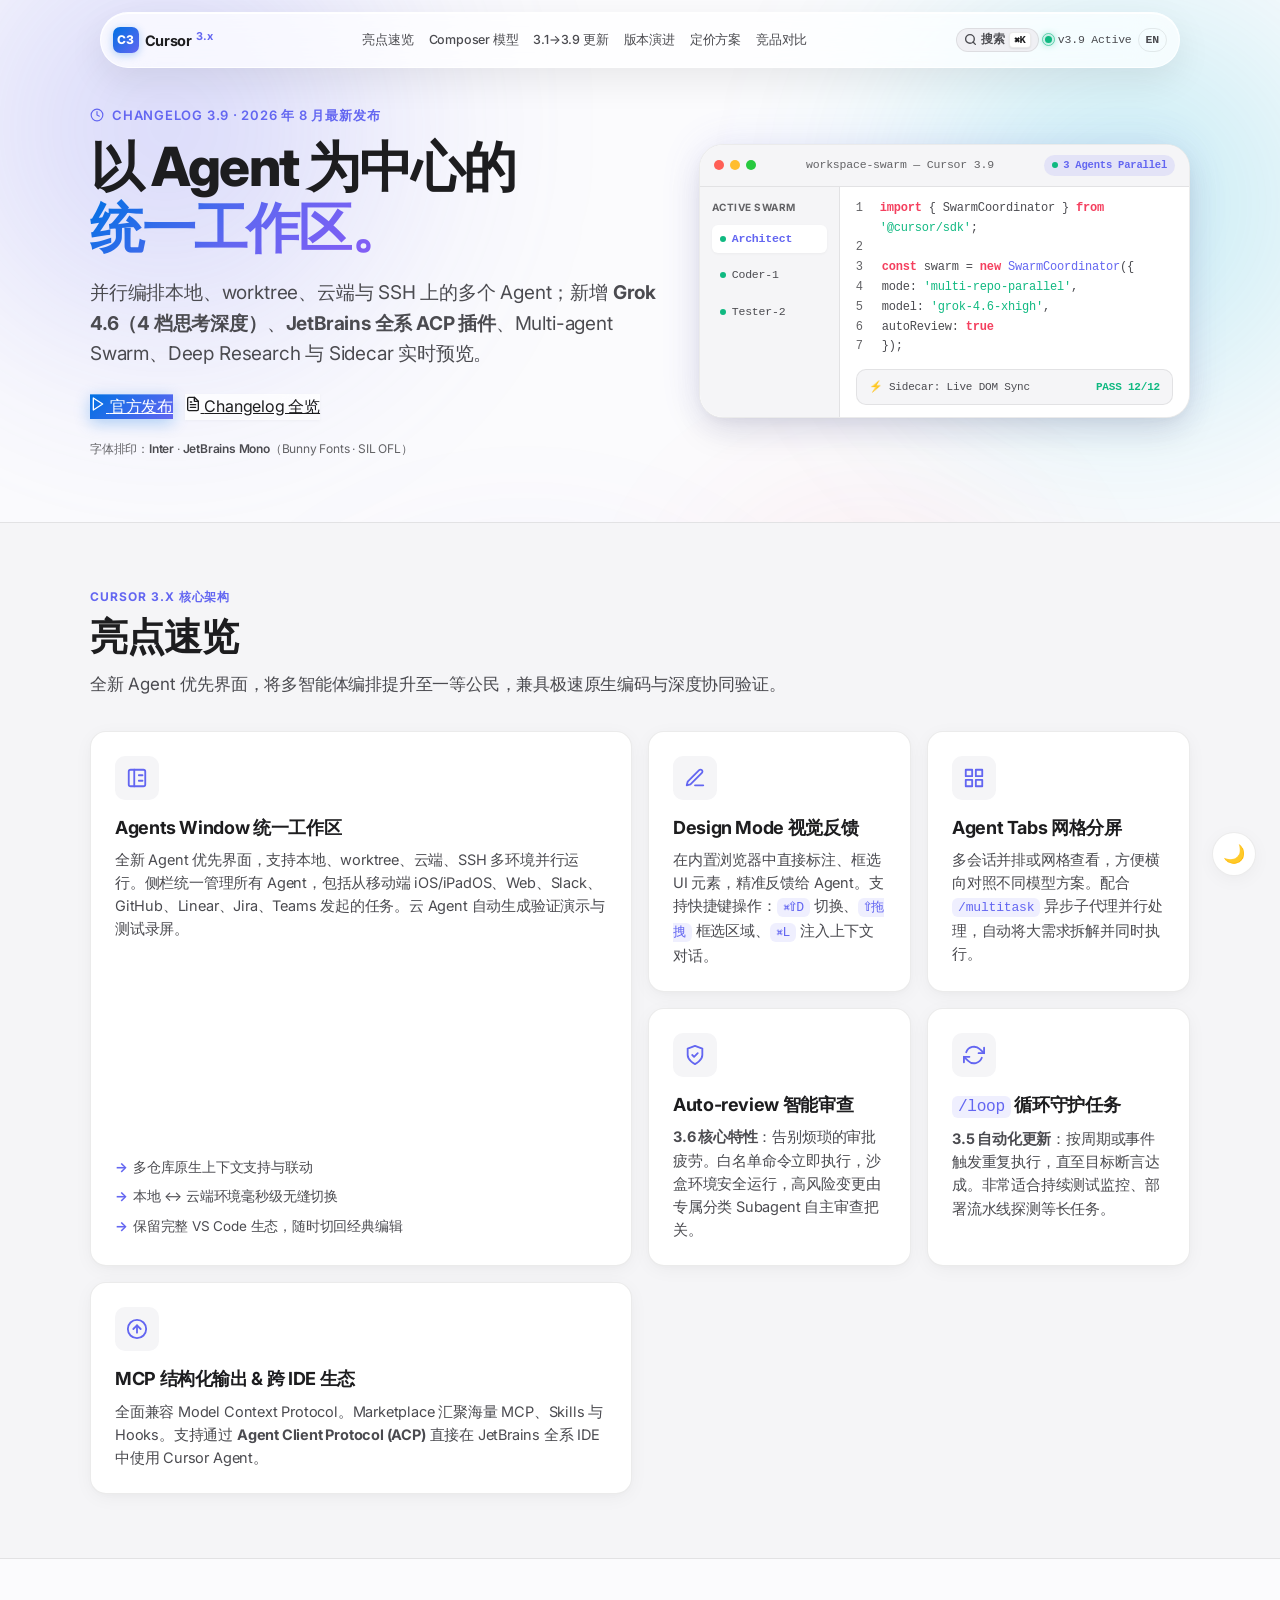
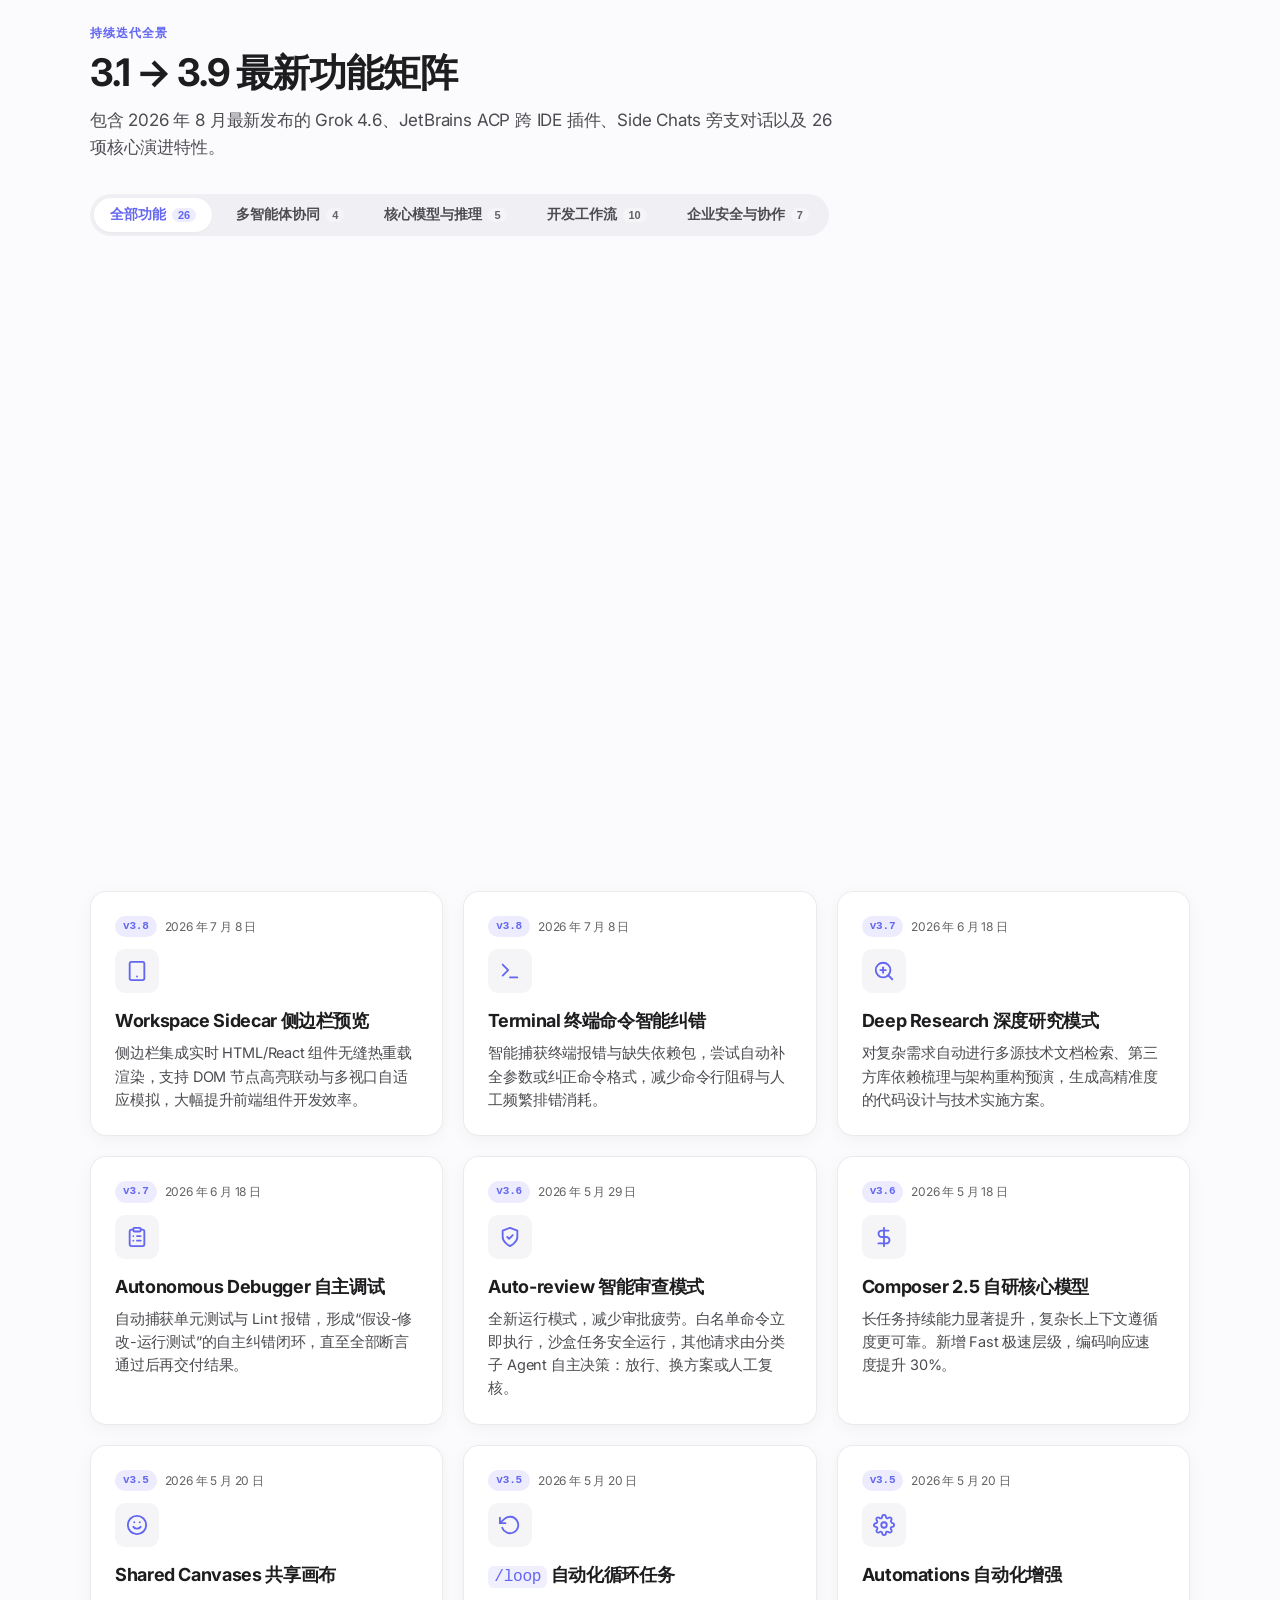
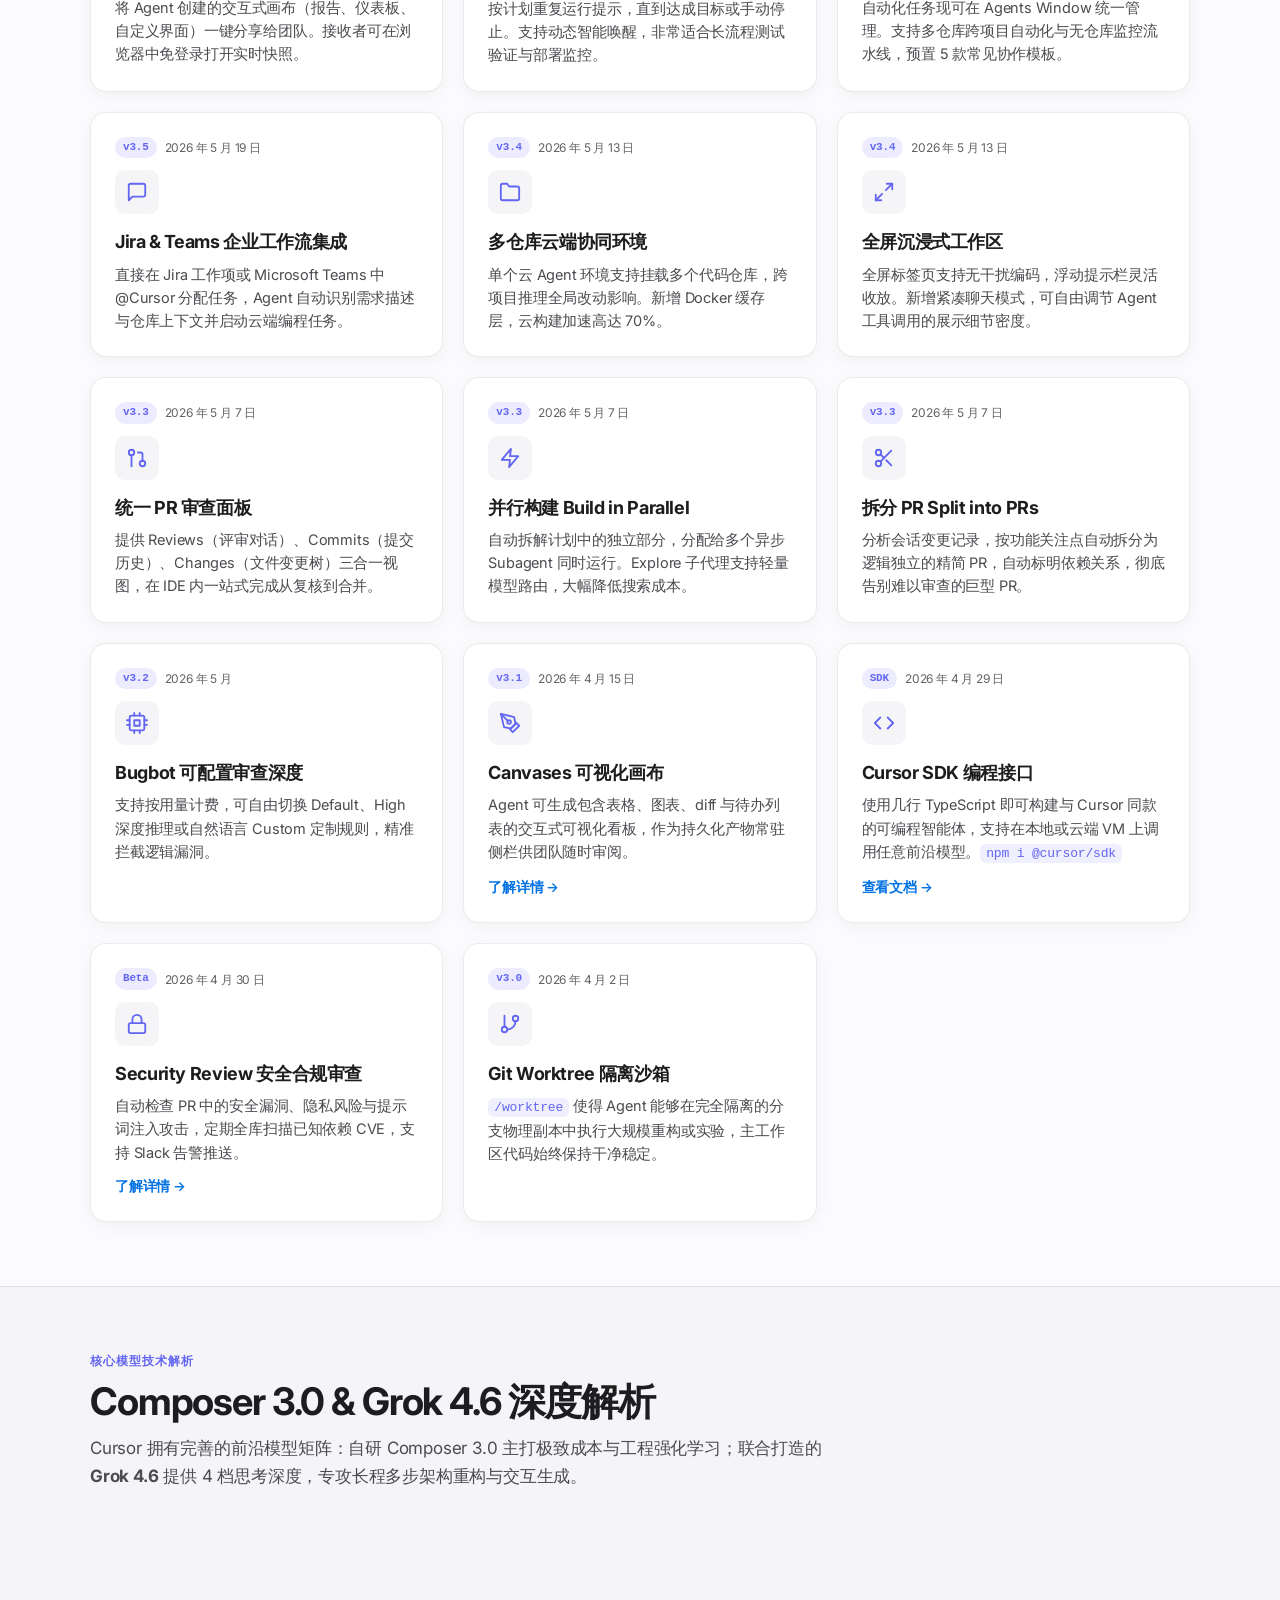
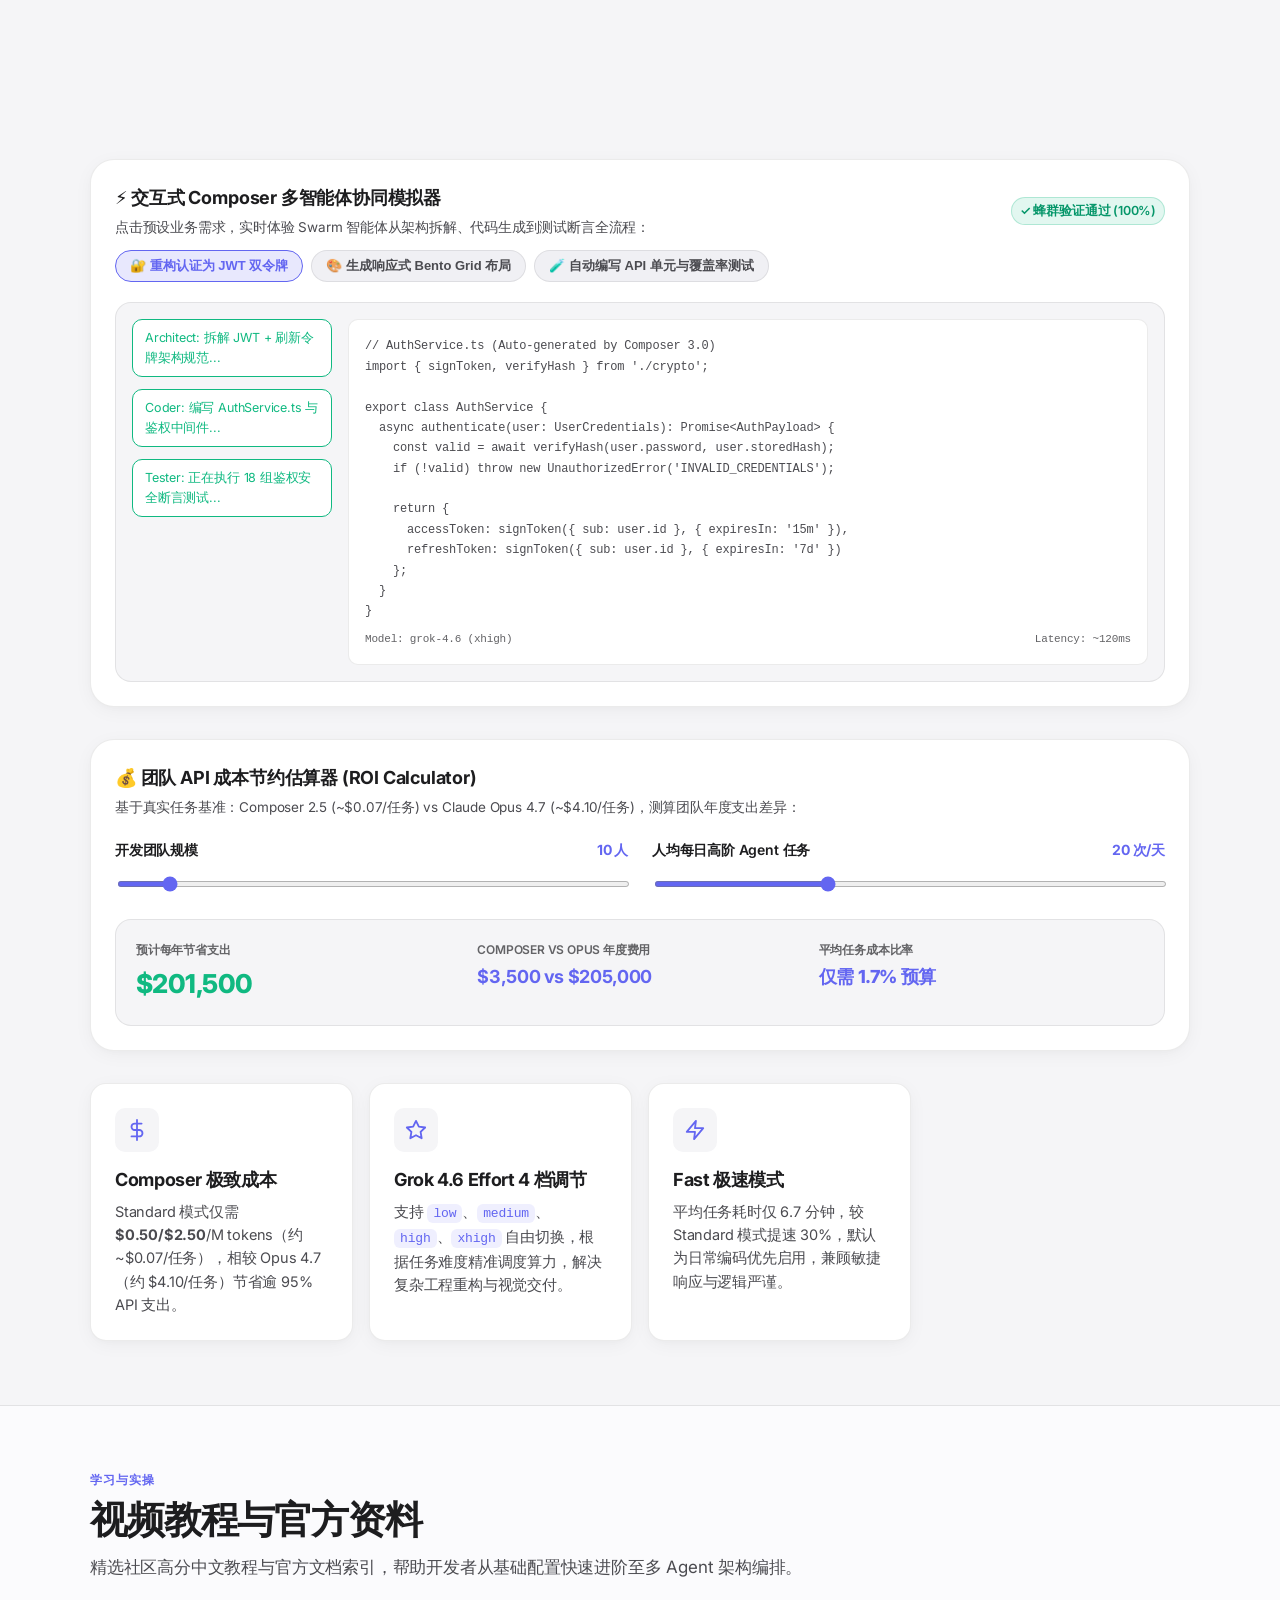
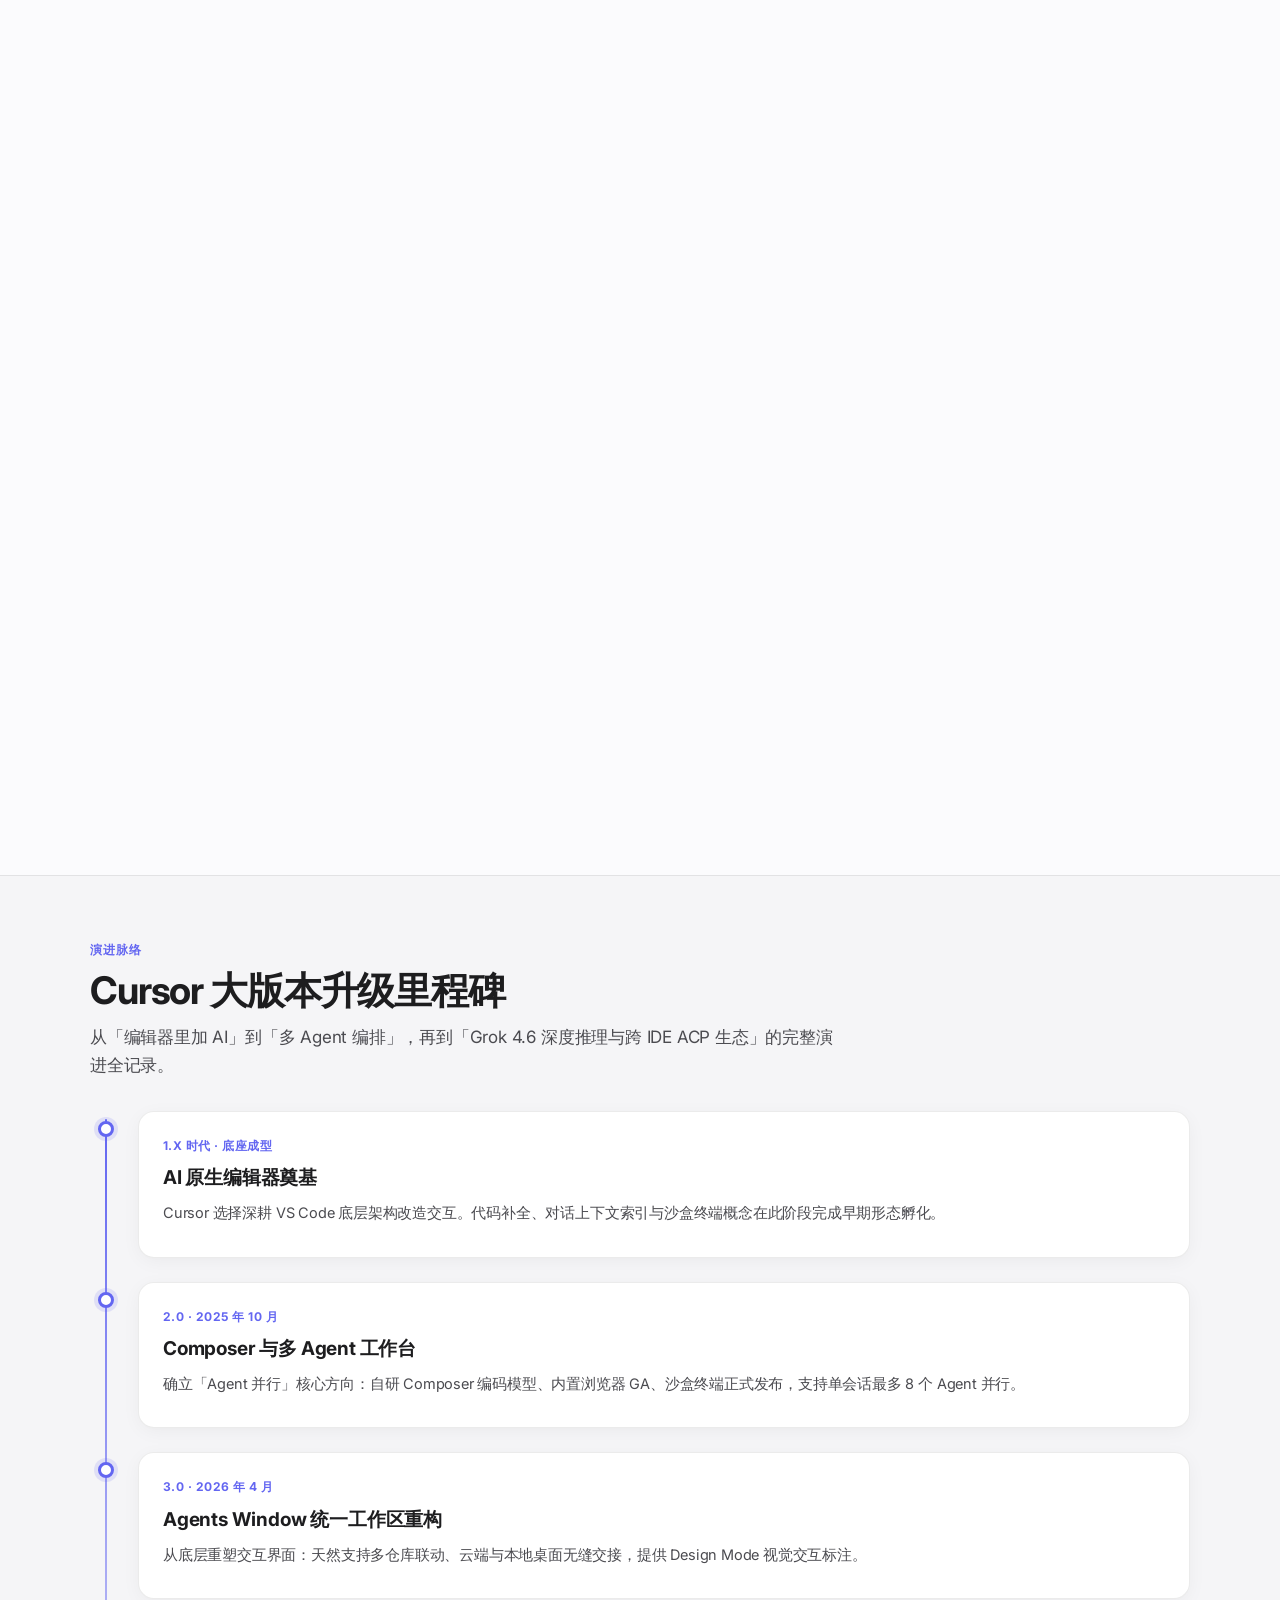
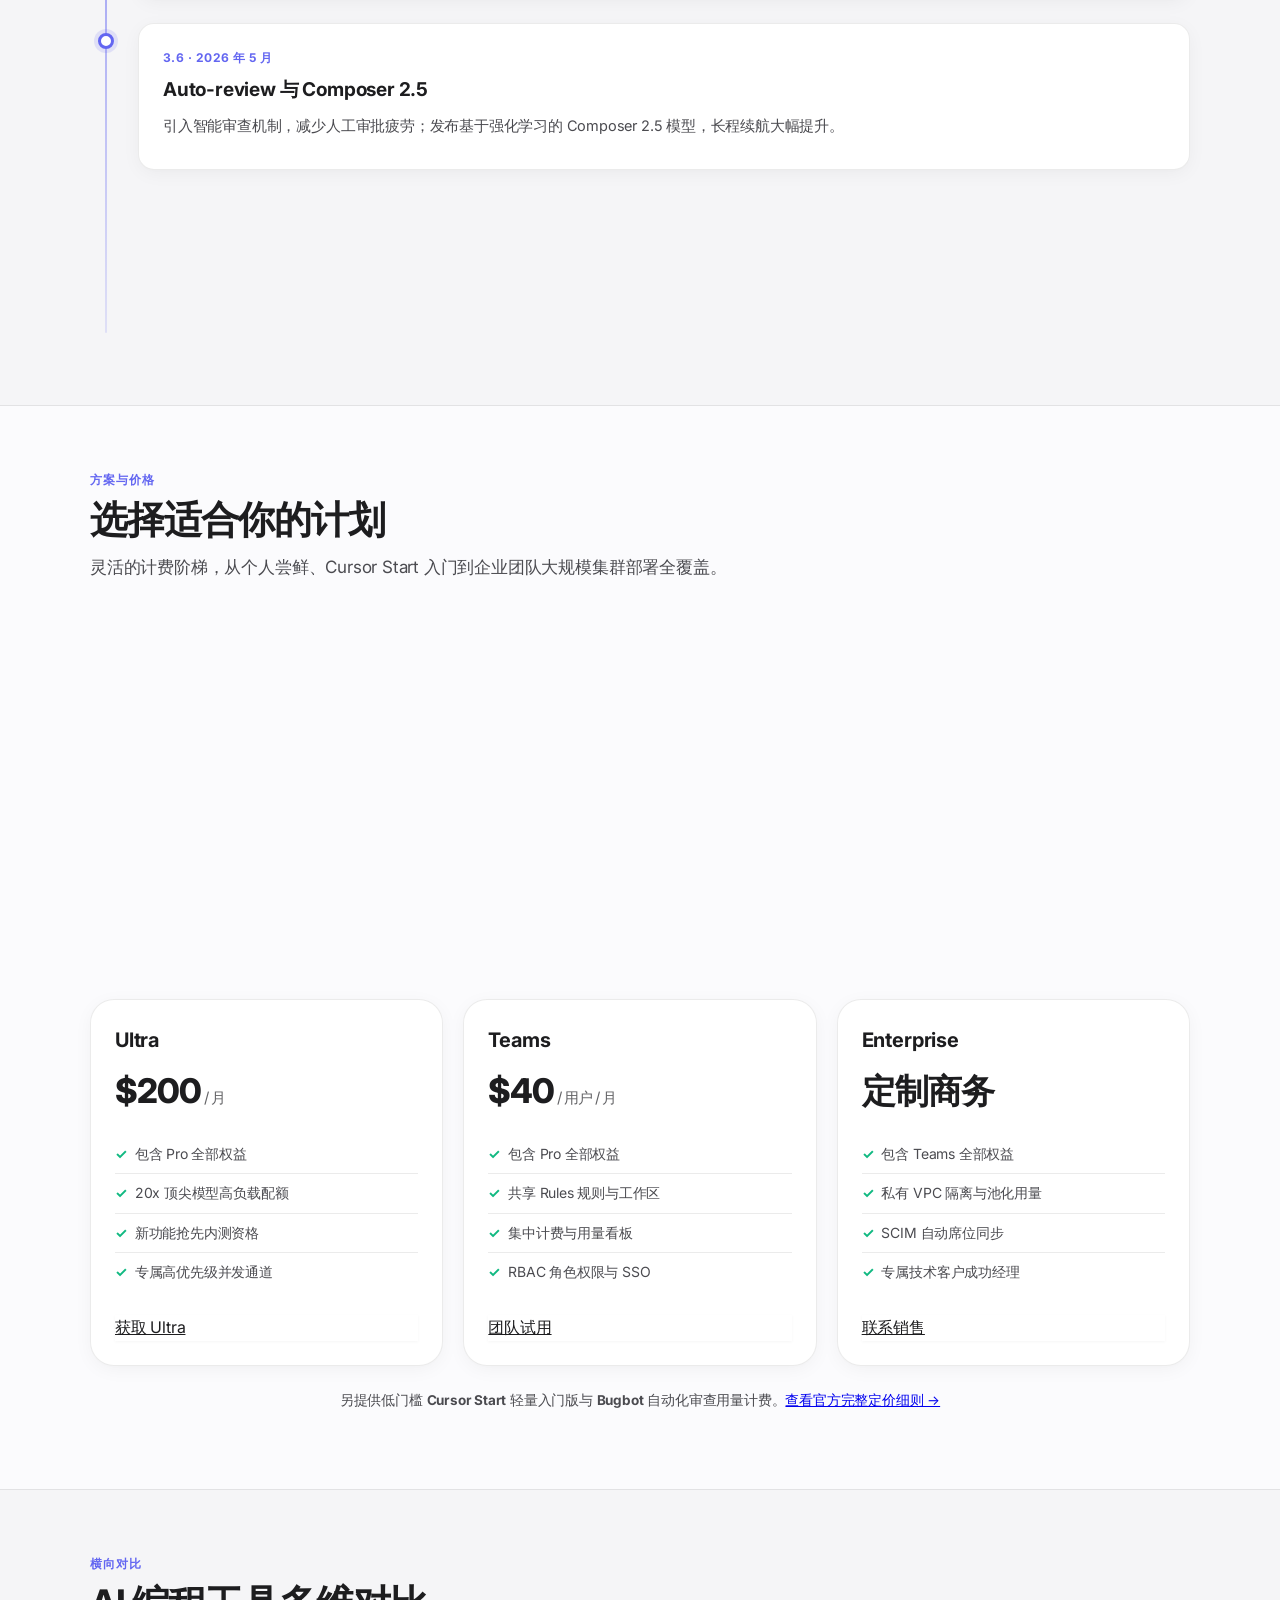
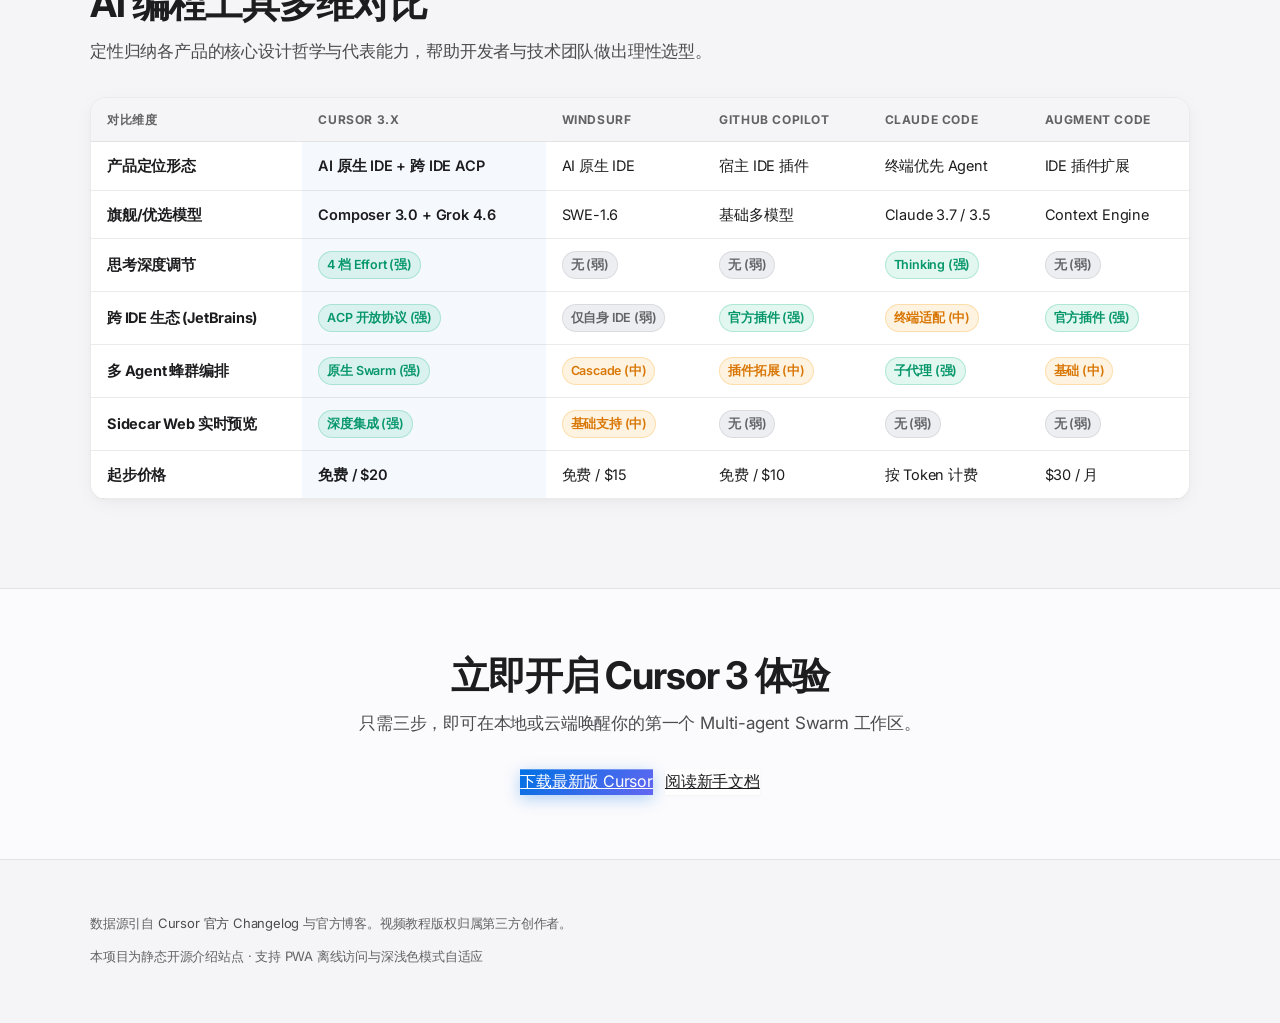
==== commit 7d97b3df: "fix(island): 强制所有导航元素 nowrap 并优化间距，升级 SW 缓存至 v4 杜绝浏览器旧样式残留" ====
--- a/index.html
+++ b/index.html
@@ -27,7 +27,7 @@
     <link rel="preconnect" href="https://fonts.bunny.net" crossorigin />
     <link href="https://fonts.bunny.net/css?family=inter:400,500,600,700,800|jetbrains-mono:400,500,600,700&display=swap" rel="stylesheet" />
     
-    <link rel="stylesheet" href="assets/css/style.css" />
+    <link rel="stylesheet" href="assets/css/style.css?v=3.9.5" />
     <title>Cursor 3.x · 完整功能介绍</title>
   </head>
   <body>
@@ -1062,6 +1062,6 @@
     <!-- Back to Top -->
     <button class="back-to-top" id="backToTop" aria-label="返回顶部" title="返回顶部">↑</button>
 
-    <script src="assets/js/main.js"></script>
+    <script src="assets/js/main.js?v=3.9.5"></script>
   </body>
 </html>
--- a/assets/css/style.css
+++ b/assets/css/style.css
@@ -263,7 +263,8 @@
   left: 50%;
   transform: translateX(-50%);
   z-index: 900;
-  width: min(920px, calc(100% - var(--space-6)));
+  width: min(1080px, calc(100% - var(--space-4)));
+  max-width: 1080px;
   height: var(--header-h);
   border-radius: var(--radius-full);
   background: var(--glass-bg);
@@ -271,7 +272,7 @@
   -webkit-backdrop-filter: blur(24px) saturate(180%);
   border: 1px solid var(--glass-border);
   box-shadow: inset 0 1px 0 var(--glass-highlight), 0 12px 36px rgba(0, 0, 0, 0.08);
-  padding: 0 var(--space-5);
+  padding: 0 var(--space-3);
   display: flex;
   align-items: center;
   transition: all var(--transition-smooth);
@@ -285,32 +286,35 @@
   display: flex;
   align-items: center;
   justify-content: space-between;
-  gap: var(--space-3);
+  gap: 6px;
   width: 100%;
 }
 
 .island-logo {
   display: flex;
   align-items: center;
-  gap: var(--space-2);
+  gap: 6px;
   font-weight: 700;
-  font-size: 15px;
+  font-size: 14.5px;
   color: var(--text-main);
   text-decoration: none;
   letter-spacing: -0.02em;
+  white-space: nowrap !important;
+  flex-shrink: 0 !important;
 }
 
 .island-mark {
-  width: 28px;
-  height: 28px;
-  border-radius: 8px;
+  width: 26px;
+  height: 26px;
+  border-radius: 7px;
   display: grid;
   place-items: center;
   font-weight: 800;
-  font-size: 13px;
+  font-size: 12px;
   color: #fff;
   background: linear-gradient(135deg, var(--blue), var(--indigo));
   box-shadow: 0 2px 8px var(--blue-glow);
+  flex-shrink: 0 !important;
 }
 
 .logo-ver {
@@ -320,22 +324,28 @@
   font-weight: 700;
   color: var(--indigo);
   vertical-align: super;
+  white-space: nowrap !important;
 }
 
 .island-nav {
   display: flex;
   align-items: center;
-  gap: var(--space-3);
+  gap: 3px;
+  flex-shrink: 1;
+  min-width: 0;
 }
 
 .island-nav a {
-  font-size: 13.5px;
+  font-size: 12.5px;
   color: var(--text-secondary);
   text-decoration: none;
   font-weight: 500;
-  padding: var(--space-1) var(--space-2);
+  padding: 4px 6px;
   border-radius: var(--radius-xs);
   transition: color var(--transition-fast), background var(--transition-fast);
+  white-space: nowrap !important;
+  flex-shrink: 0 !important;
+  line-height: 1;
 }
 
 .island-nav a:hover,
@@ -347,19 +357,22 @@
 .island-status {
   display: flex;
   align-items: center;
-  gap: var(--space-2);
-  font-size: 12px;
+  gap: 6px;
+  font-size: 11.5px;
   color: var(--text-secondary);
   font-family: var(--font-mono);
+  white-space: nowrap !important;
+  flex-shrink: 0 !important;
 }
 
 .is-dot {
-  width: 8px;
-  height: 8px;
+  width: 7px;
+  height: 7px;
   border-radius: 50%;
   background: var(--emerald);
   box-shadow: 0 0 8px var(--emerald);
   position: relative;
+  flex-shrink: 0 !important;
 }
 
 .is-dot::after {
@@ -381,15 +394,17 @@
 .island-search-btn {
   display: inline-flex;
   align-items: center;
-  gap: 6px;
-  padding: 4px 10px;
+  gap: 4px;
+  padding: 3px 7px;
   border-radius: var(--radius-full);
   background: var(--bg-subtle);
   border: 1px solid var(--separator);
   color: var(--text-secondary);
-  font-size: 12px;
+  font-size: 11.5px;
   font-weight: 600;
   cursor: pointer;
+  white-space: nowrap !important;
+  flex-shrink: 0 !important;
   transition: all var(--transition-fast);
 }
 
@@ -401,22 +416,25 @@
 }
 
 .island-search-btn kbd {
-  font-size: 11px;
-  padding: 1px 5px;
+  font-size: 10.5px;
+  padding: 1px 4px;
   background: var(--bg-surface);
   border-radius: 4px;
+  white-space: nowrap !important;
 }
 
 .lang-badge {
   display: inline-flex;
   align-items: center;
-  padding: 2px 8px;
-  font-size: 12px;
+  padding: 2px 7px;
+  font-size: 11.5px;
   font-weight: 600;
   color: var(--text-secondary);
   border: 1px solid var(--separator);
   border-radius: var(--radius-full);
   text-decoration: none;
+  white-space: nowrap !important;
+  flex-shrink: 0 !important;
   transition: all var(--transition-fast);
 }
 
@@ -426,8 +444,11 @@
   background: rgba(0, 113, 227, 0.08);
 }
 
-@media (max-width: 820px) {
+@media (max-width: 960px) {
   .island-nav {
+    display: none;
+  }
+}
     display: none;
   }
 }
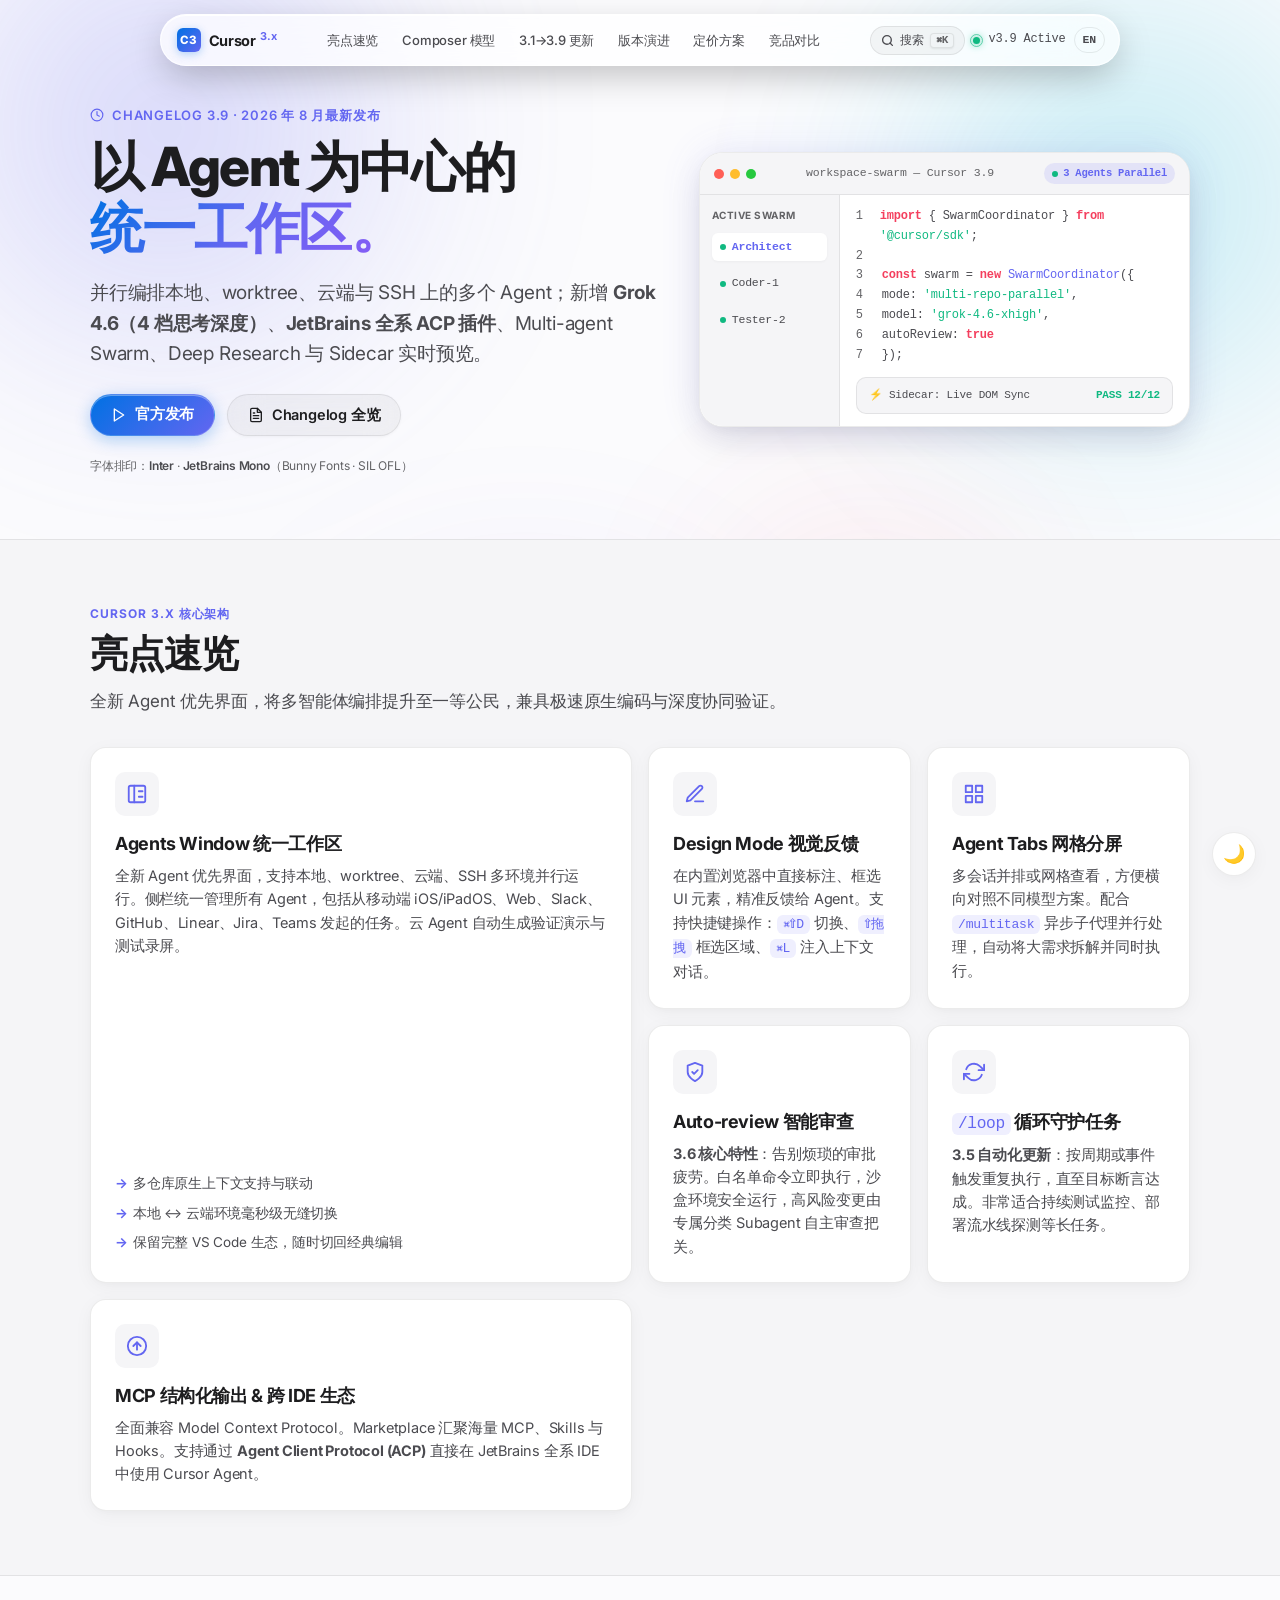
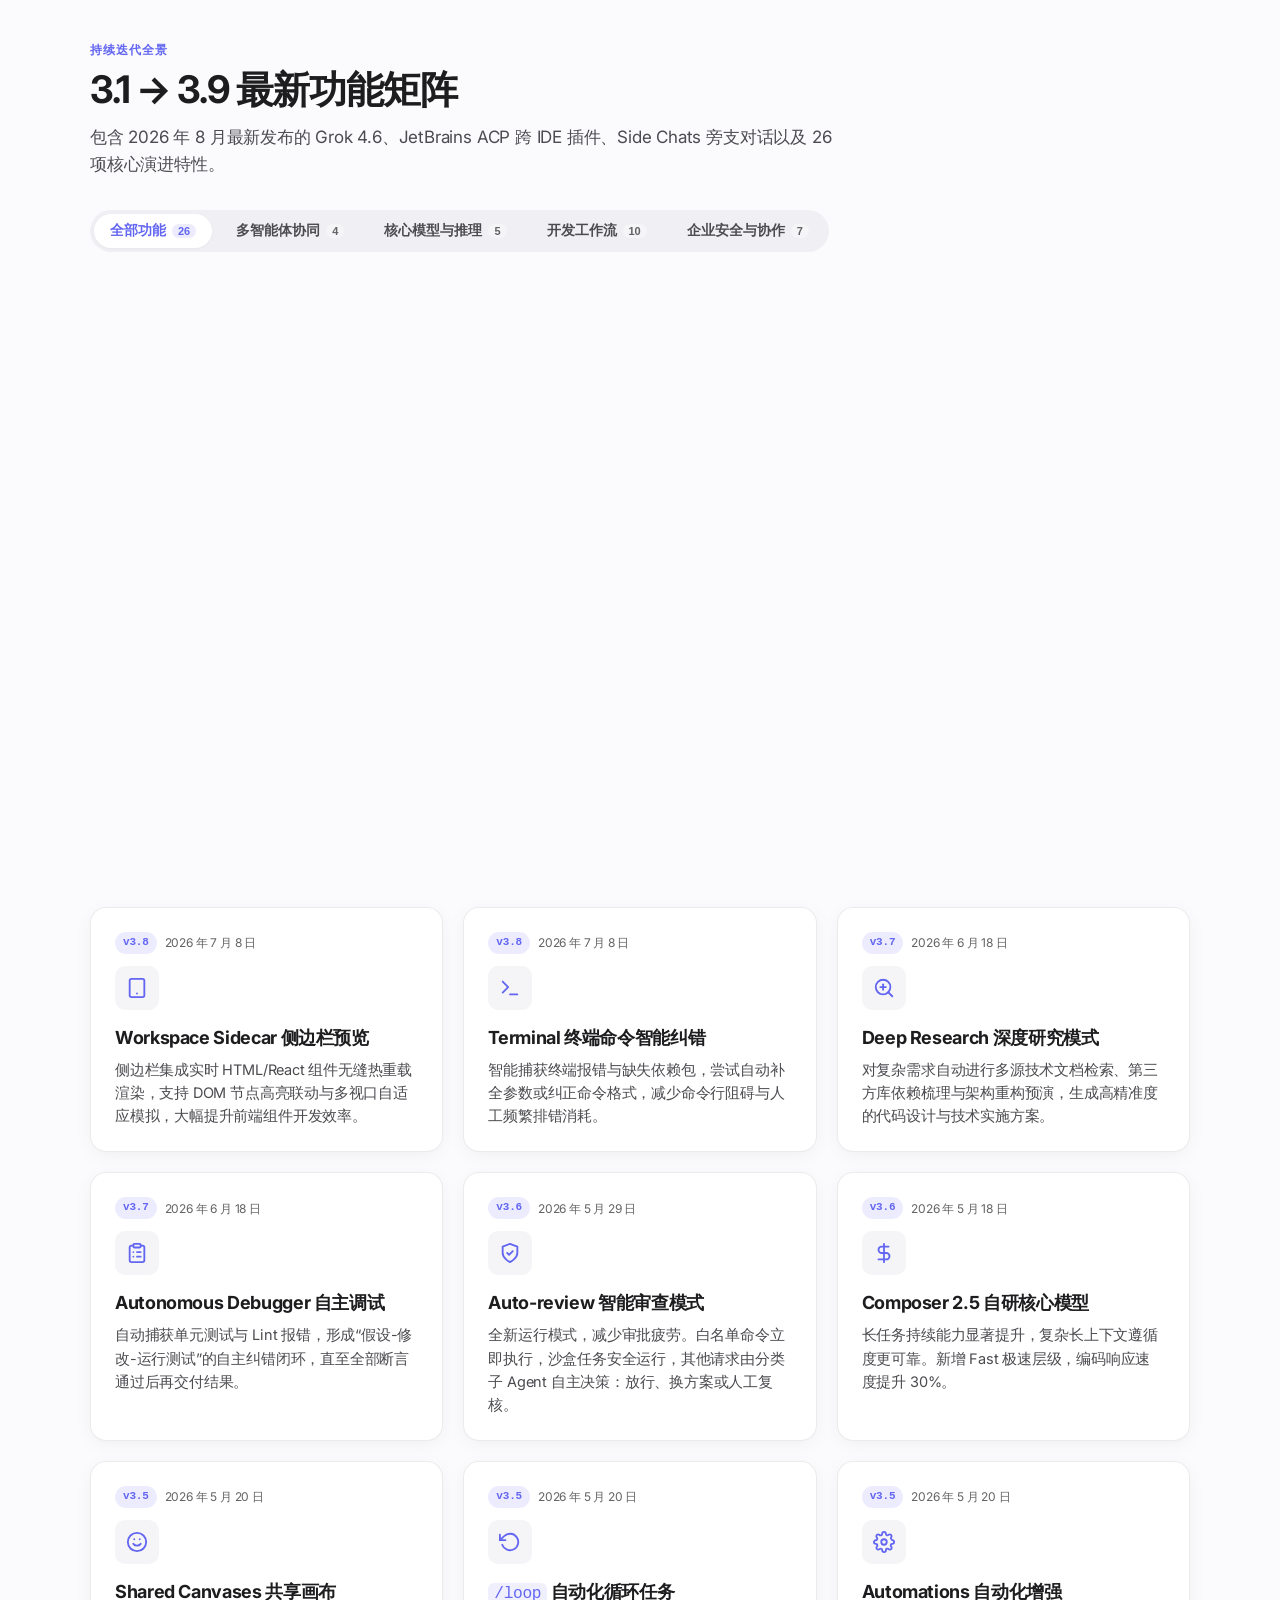
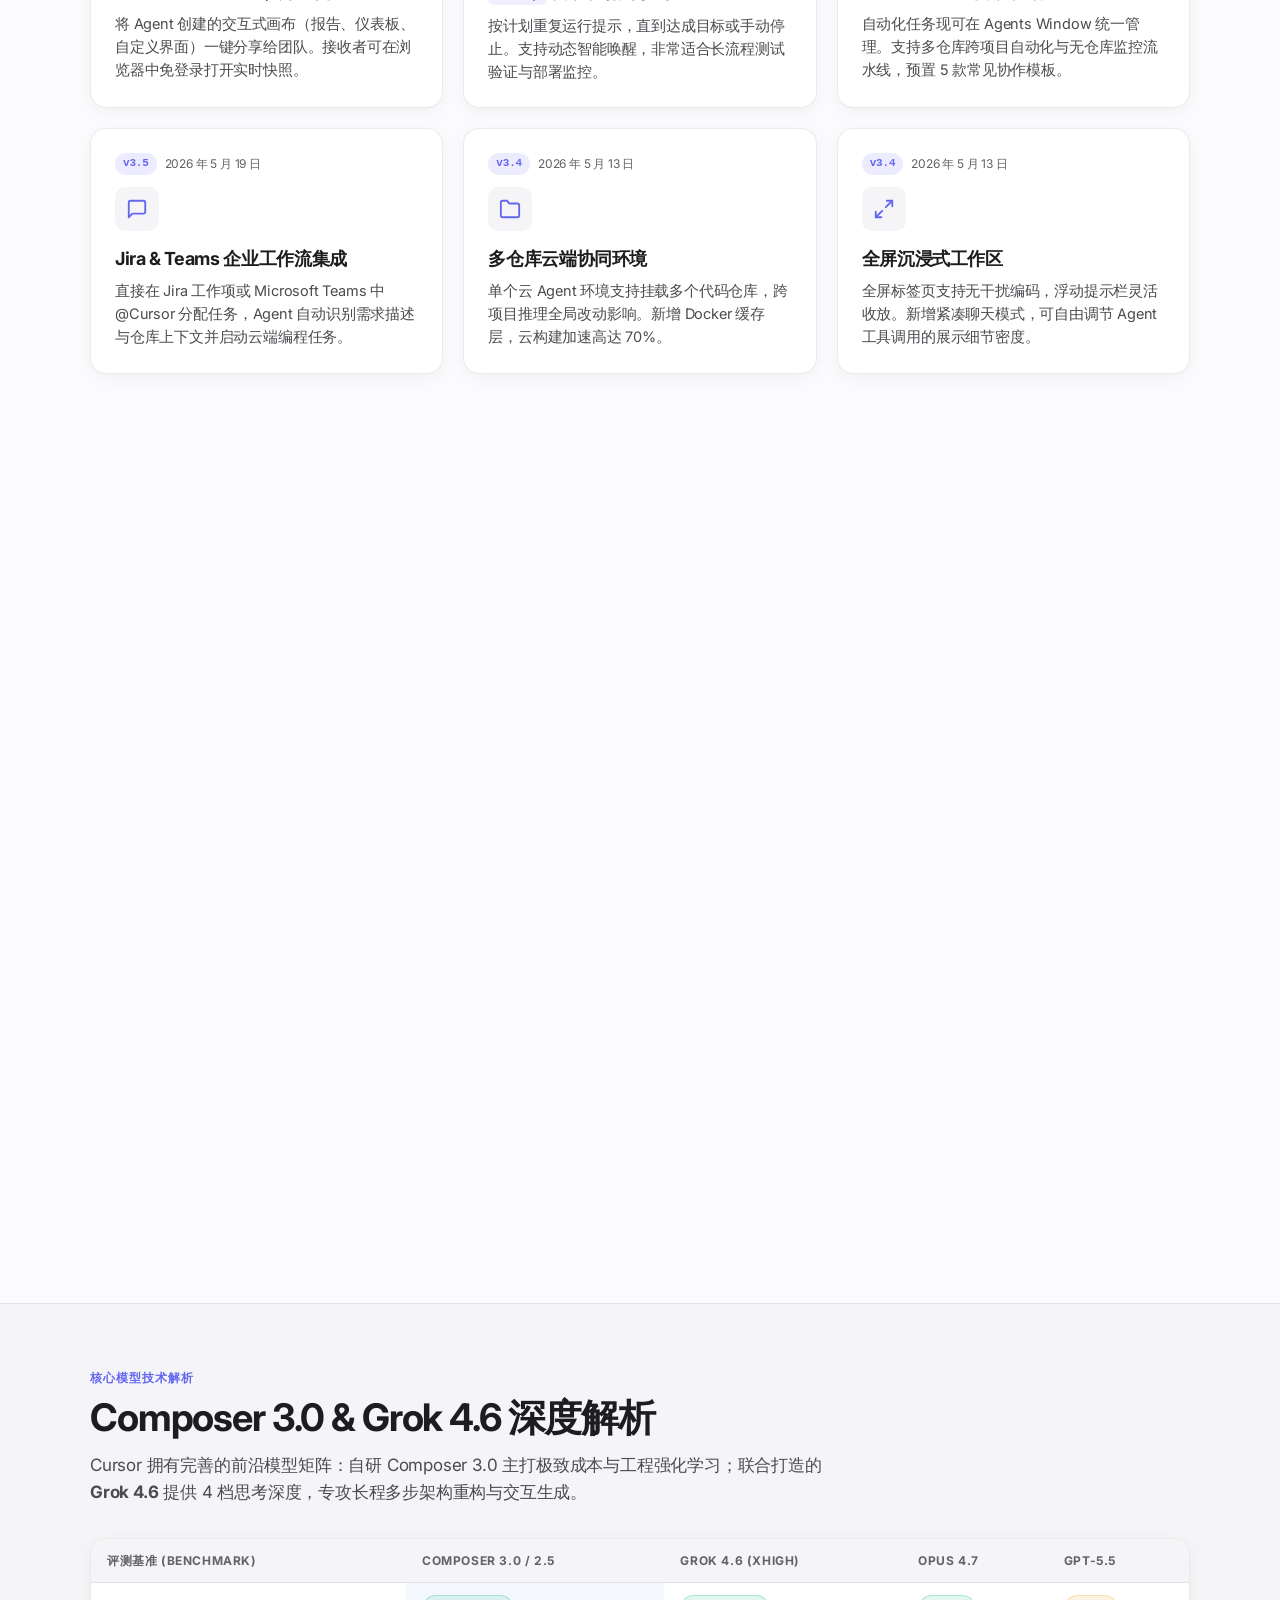
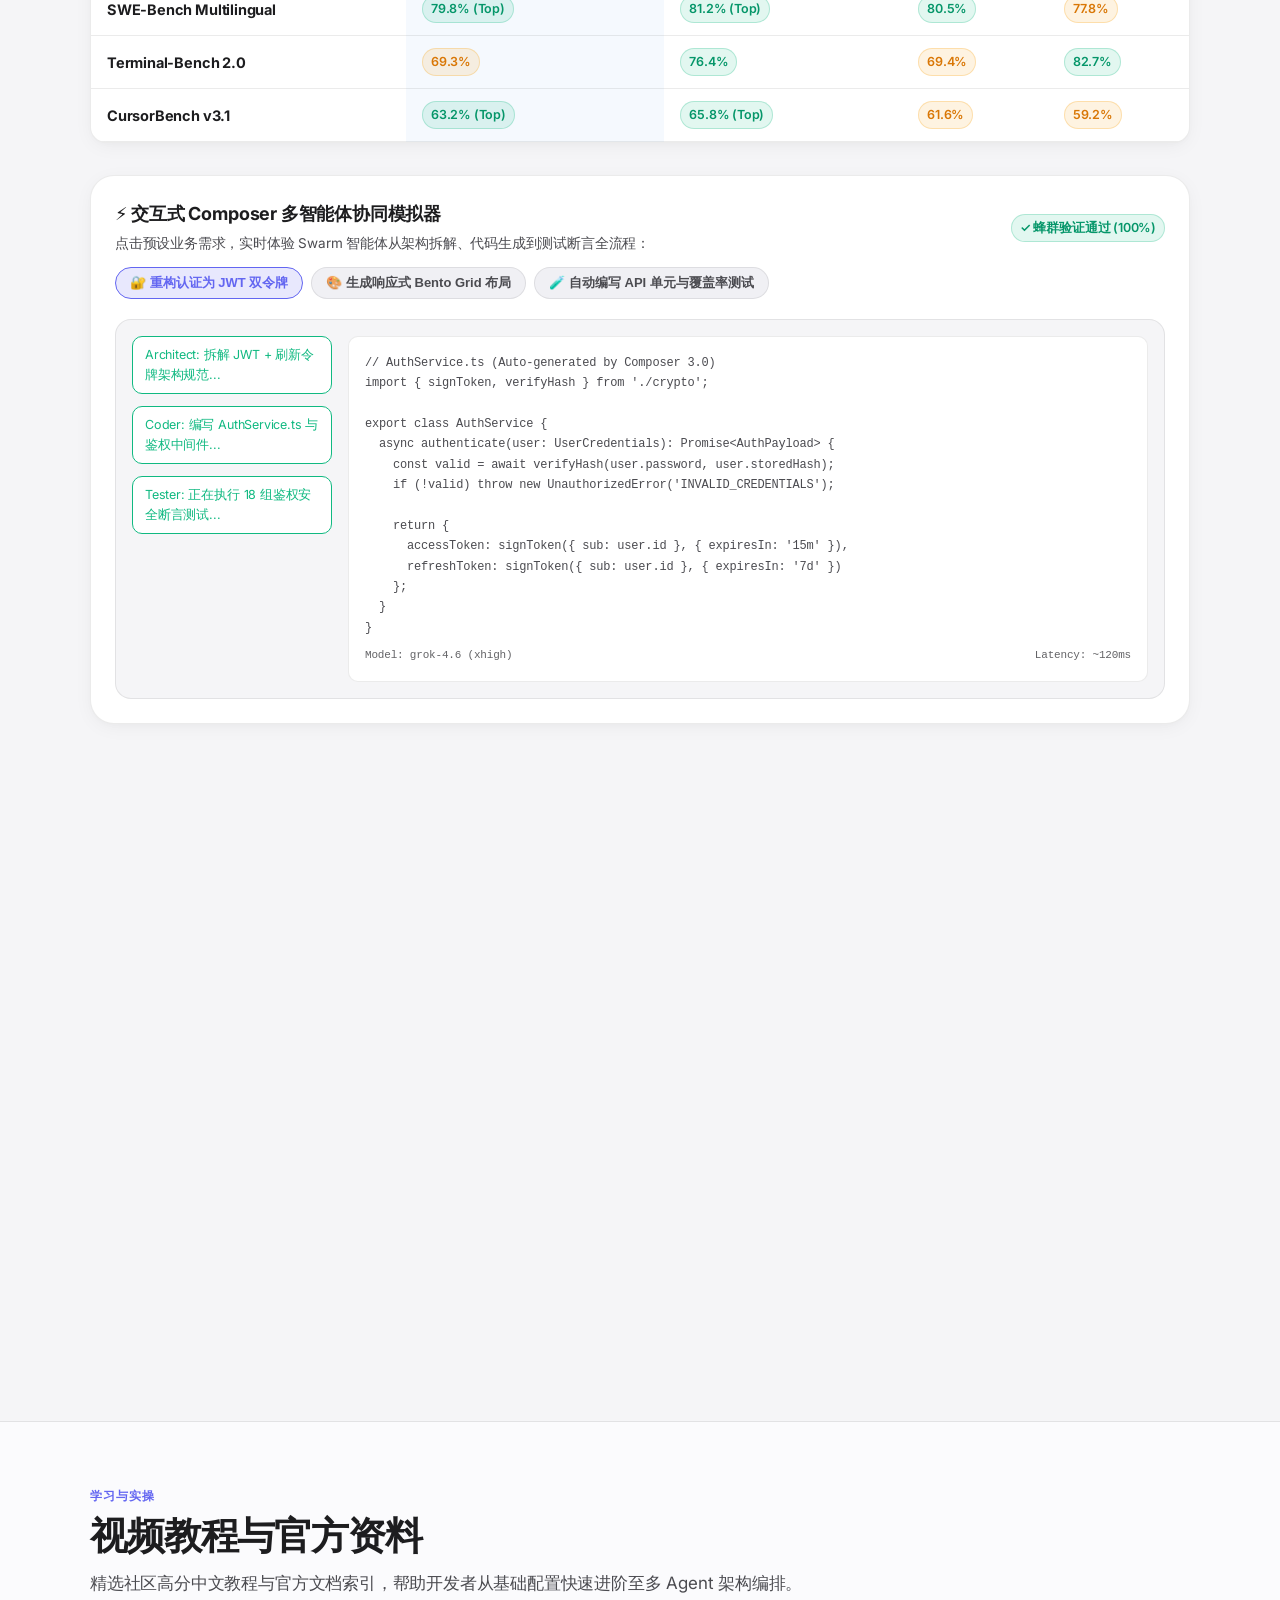
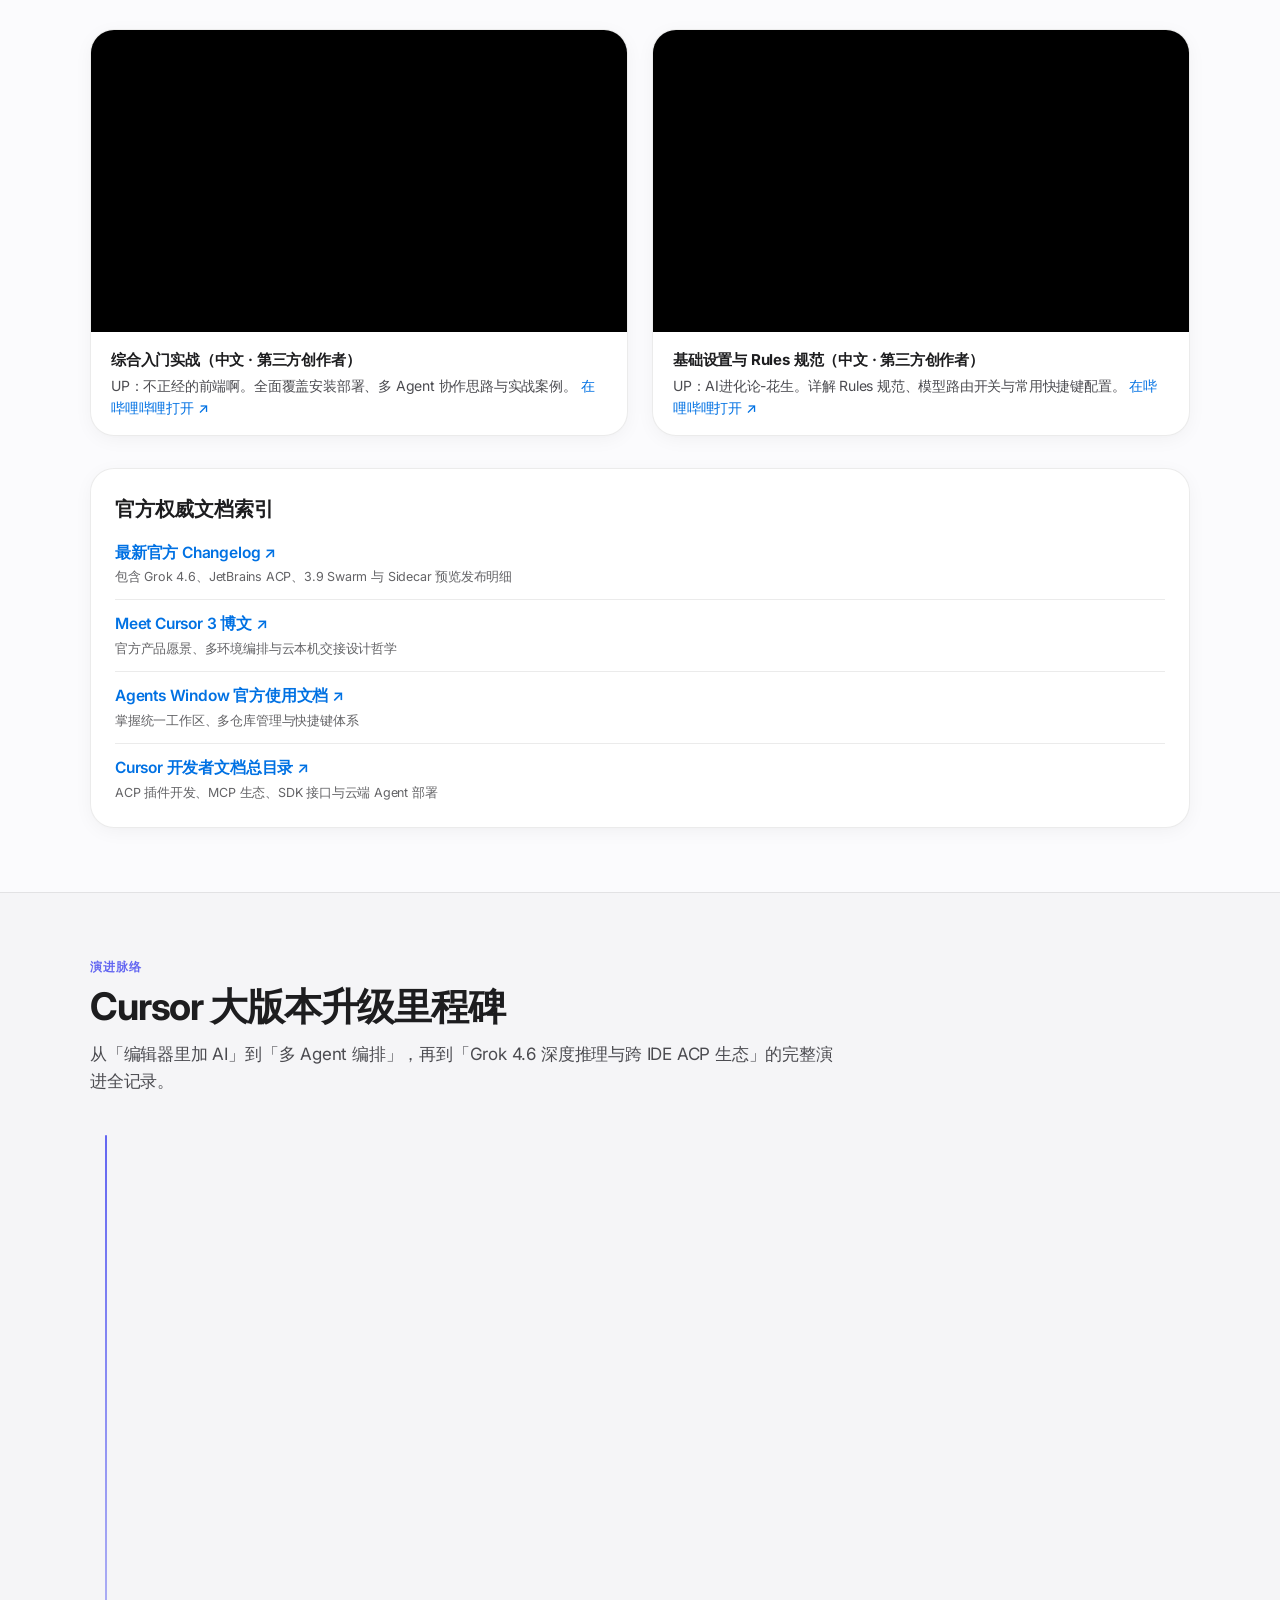
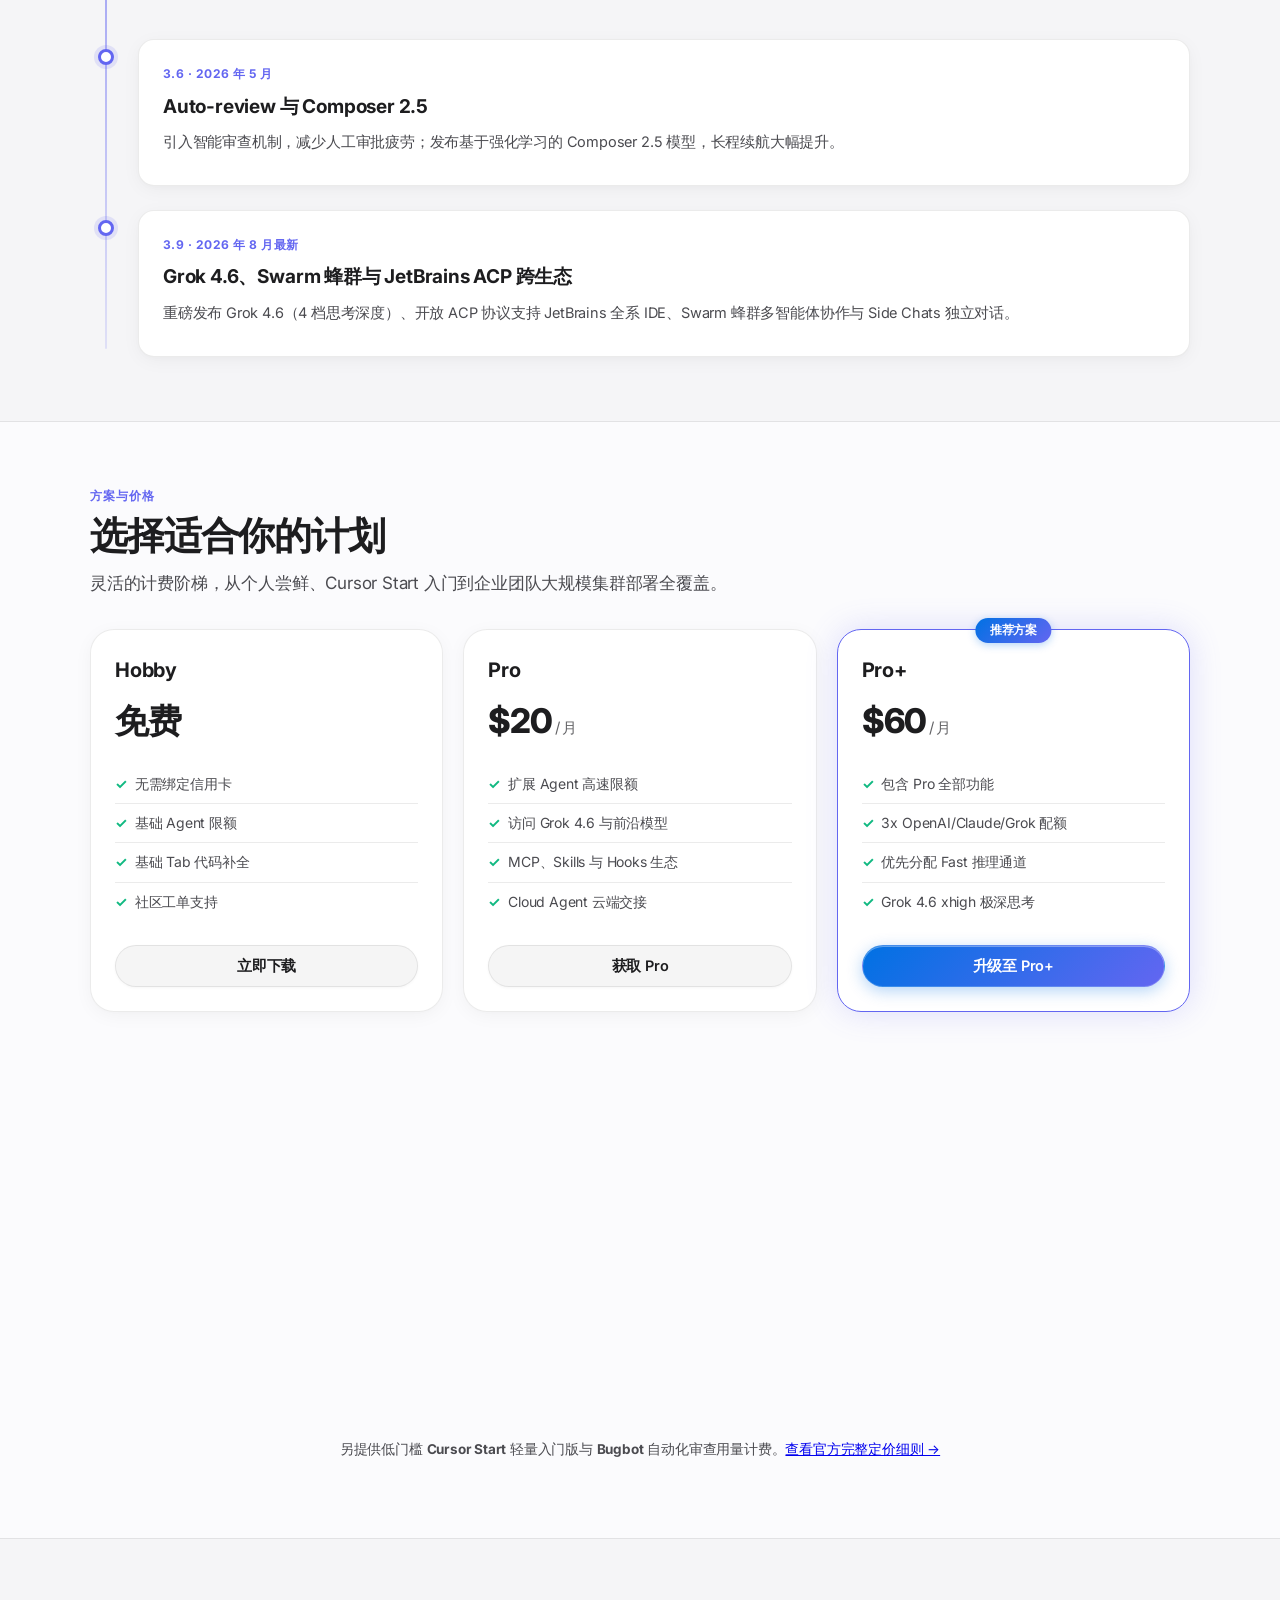
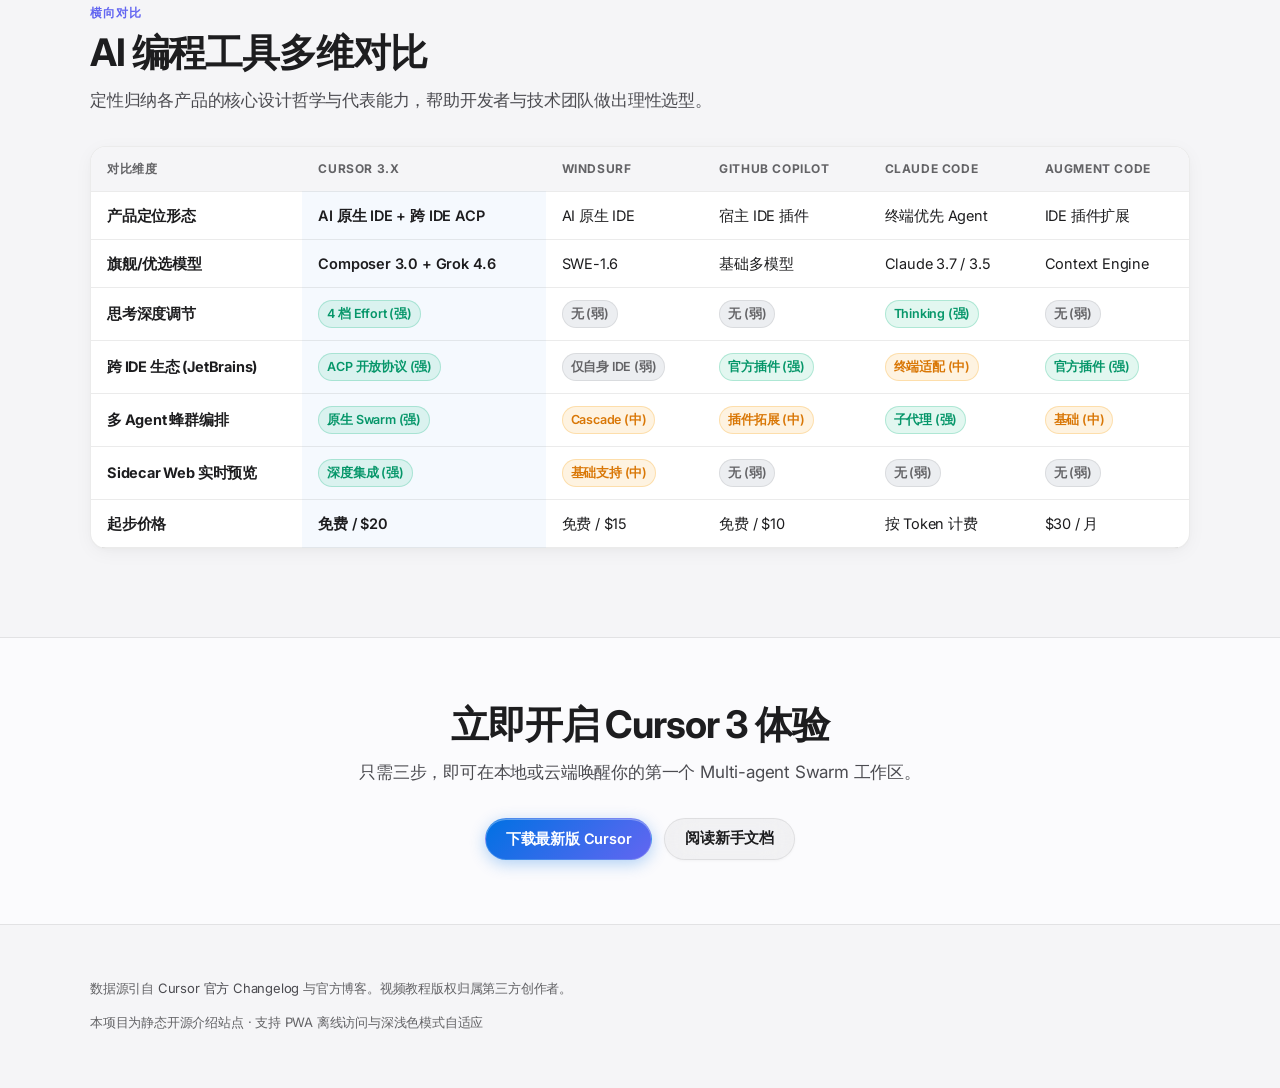
==== commit 71b0cc49: "fix(styles): 修复 CSS 媒体查询闭合语法错误，重构 Hero 按钮与灵动岛为顶级 Linear/Apple 设计规范" ====
--- a/index.html
+++ b/index.html
@@ -27,7 +27,7 @@
     <link rel="preconnect" href="https://fonts.bunny.net" crossorigin />
     <link href="https://fonts.bunny.net/css?family=inter:400,500,600,700,800|jetbrains-mono:400,500,600,700&display=swap" rel="stylesheet" />
     
-    <link rel="stylesheet" href="assets/css/style.css?v=3.9.5" />
+    <link rel="stylesheet" href="assets/css/style.css?v=3.9.6" />
     <title>Cursor 3.x · 完整功能介绍</title>
   </head>
   <body>
--- a/assets/css/style.css
+++ b/assets/css/style.css
@@ -259,58 +259,59 @@
    ========================================================================== */
 .island {
   position: fixed;
-  top: var(--space-3);
+  top: 14px;
   left: 50%;
   transform: translateX(-50%);
   z-index: 900;
-  width: min(1080px, calc(100% - var(--space-4)));
-  max-width: 1080px;
-  height: var(--header-h);
+  width: min(960px, calc(100% - 32px));
+  height: 52px;
   border-radius: var(--radius-full);
   background: var(--glass-bg);
   backdrop-filter: blur(24px) saturate(180%);
   -webkit-backdrop-filter: blur(24px) saturate(180%);
   border: 1px solid var(--glass-border);
-  box-shadow: inset 0 1px 0 var(--glass-highlight), 0 12px 36px rgba(0, 0, 0, 0.08);
-  padding: 0 var(--space-3);
+  box-shadow: 0 12px 36px -4px rgba(0, 0, 0, 0.25), inset 0 1px 0 var(--glass-highlight);
+  padding: 0 14px 0 16px;
   display: flex;
   align-items: center;
   transition: all var(--transition-smooth);
 }
 
 [data-theme="dark"] .island {
-  box-shadow: inset 0 1px 0 var(--glass-highlight), 0 16px 48px rgba(0, 0, 0, 0.55);
+  background: rgba(14, 16, 26, 0.82);
+  border-color: rgba(255, 255, 255, 0.1);
+  box-shadow: 0 16px 40px -4px rgba(0, 0, 0, 0.6), inset 0 1px 0 rgba(255, 255, 255, 0.15);
 }
 
 .island-inner {
   display: flex;
   align-items: center;
   justify-content: space-between;
-  gap: 6px;
+  gap: 12px;
   width: 100%;
 }
 
 .island-logo {
-  display: flex;
-  align-items: center;
-  gap: 6px;
+  display: inline-flex;
+  align-items: center;
+  gap: 8px;
   font-weight: 700;
   font-size: 14.5px;
-  color: var(--text-main);
-  text-decoration: none;
+  color: var(--text-main) !important;
+  text-decoration: none !important;
   letter-spacing: -0.02em;
   white-space: nowrap !important;
   flex-shrink: 0 !important;
 }
 
 .island-mark {
-  width: 26px;
-  height: 26px;
-  border-radius: 7px;
+  width: 24px;
+  height: 24px;
+  border-radius: 6px;
   display: grid;
   place-items: center;
   font-weight: 800;
-  font-size: 12px;
+  font-size: 11.5px;
   color: #fff;
   background: linear-gradient(135deg, var(--blue), var(--indigo));
   box-shadow: 0 2px 8px var(--blue-glow);
@@ -330,35 +331,44 @@
 .island-nav {
   display: flex;
   align-items: center;
-  gap: 3px;
+  gap: 4px;
   flex-shrink: 1;
-  min-width: 0;
 }
 
 .island-nav a {
-  font-size: 12.5px;
-  color: var(--text-secondary);
-  text-decoration: none;
+  font-size: 13px;
+  color: var(--text-secondary) !important;
+  text-decoration: none !important;
   font-weight: 500;
-  padding: 4px 6px;
-  border-radius: var(--radius-xs);
-  transition: color var(--transition-fast), background var(--transition-fast);
+  padding: 6px 10px;
+  border-radius: var(--radius-full);
+  transition: all var(--transition-fast);
   white-space: nowrap !important;
   flex-shrink: 0 !important;
   line-height: 1;
-}
-
-.island-nav a:hover,
+  display: inline-block;
+}
+
+.island-nav a:hover {
+  color: var(--text-main) !important;
+  background: rgba(255, 255, 255, 0.08);
+}
+
+[data-theme="light"] .island-nav a:hover {
+  background: rgba(0, 0, 0, 0.05);
+}
+
 .island-nav a.is-active {
-  color: var(--text-main);
-  background: var(--bg-subtle);
+  color: var(--text-main) !important;
+  background: rgba(99, 102, 241, 0.14);
+  font-weight: 600;
 }
 
 .island-status {
-  display: flex;
-  align-items: center;
-  gap: 6px;
-  font-size: 11.5px;
+  display: inline-flex;
+  align-items: center;
+  gap: 8px;
+  font-size: 12px;
   color: var(--text-secondary);
   font-family: var(--font-mono);
   white-space: nowrap !important;
@@ -394,128 +404,161 @@
 .island-search-btn {
   display: inline-flex;
   align-items: center;
-  gap: 4px;
-  padding: 3px 7px;
+  gap: 6px;
+  padding: 5px 10px;
   border-radius: var(--radius-full);
-  background: var(--bg-subtle);
+  background: rgba(255, 255, 255, 0.06);
   border: 1px solid var(--separator);
   color: var(--text-secondary);
-  font-size: 11.5px;
-  font-weight: 600;
+  font-size: 12px;
+  font-weight: 500;
   cursor: pointer;
   white-space: nowrap !important;
   flex-shrink: 0 !important;
+  text-decoration: none !important;
   transition: all var(--transition-fast);
+}
+
+[data-theme="light"] .island-search-btn {
+  background: rgba(0, 0, 0, 0.04);
 }
 
 .island-search-btn:hover {
   color: var(--text-main);
-  background: var(--bg-surface);
+  background: rgba(255, 255, 255, 0.12);
   border-color: var(--indigo);
-  box-shadow: var(--shadow-sm);
+  box-shadow: 0 0 12px rgba(99, 102, 241, 0.2);
 }
 
 .island-search-btn kbd {
-  font-size: 10.5px;
-  padding: 1px 4px;
-  background: var(--bg-surface);
+  font-size: 11px;
+  padding: 1px 5px;
+  background: rgba(255, 255, 255, 0.08);
+  border: 1px solid var(--separator);
   border-radius: 4px;
   white-space: nowrap !important;
+  color: var(--text-tertiary);
+  line-height: 1;
 }
 
 .lang-badge {
   display: inline-flex;
   align-items: center;
-  padding: 2px 7px;
+  padding: 3px 8px;
   font-size: 11.5px;
   font-weight: 600;
-  color: var(--text-secondary);
+  color: var(--text-secondary) !important;
   border: 1px solid var(--separator);
   border-radius: var(--radius-full);
-  text-decoration: none;
+  text-decoration: none !important;
   white-space: nowrap !important;
   flex-shrink: 0 !important;
   transition: all var(--transition-fast);
 }
 
 .lang-badge:hover {
-  color: var(--blue);
+  color: var(--blue) !important;
   border-color: var(--blue);
   background: rgba(0, 113, 227, 0.08);
 }
 
-@media (max-width: 960px) {
+@media (max-width: 880px) {
   .island-nav {
     display: none;
   }
 }
-    display: none;
-  }
-}
 
 /* ==========================================================================
-   5. Standardized Button System
+   5. Standardized Button System (Linear & Apple Style)
    ========================================================================== */
-.btn {
+a.btn, .btn {
   display: inline-flex;
   align-items: center;
   justify-content: center;
-  gap: var(--space-2);
-  min-height: 44px;
-  padding: 0 var(--space-6);
+  gap: 8px;
+  height: 42px;
+  padding: 0 20px;
   border-radius: var(--radius-full);
   font-family: var(--font-sans);
-  font-size: 15px;
+  font-size: 14.5px;
   font-weight: 600;
   line-height: 1;
-  text-decoration: none;
+  text-decoration: none !important;
   border: 1px solid transparent;
   cursor: pointer;
   outline: none;
-  transition: transform var(--transition-fast), box-shadow var(--transition-fast), background var(--transition-fast), border-color var(--transition-fast);
+  transition: transform var(--transition-fast), box-shadow var(--transition-fast), background var(--transition-fast), border-color var(--transition-fast), filter var(--transition-fast);
   user-select: none;
-  position: relative;
-  overflow: hidden;
-}
-
-.btn:active {
+  white-space: nowrap !important;
+  flex-shrink: 0;
+  box-sizing: border-box;
+}
+
+a.btn:hover, .btn:hover {
+  text-decoration: none !important;
+}
+
+a.btn:active, .btn:active {
   transform: scale(0.98);
+}
+
+.btn svg {
+  width: 16px;
+  height: 16px;
+  flex-shrink: 0;
+  display: block;
 }
 
 /* Primary Button (Gradient Glow) */
 .btn-primary, .btn-p {
-  background: linear-gradient(135deg, var(--blue) 0%, var(--indigo) 100%);
+  background: linear-gradient(135deg, var(--blue) 0%, var(--indigo) 100%) !important;
   color: #ffffff !important;
-  box-shadow: 0 4px 16px var(--blue-glow), inset 0 1px 0 rgba(255, 255, 255, 0.3);
+  border: 1px solid rgba(255, 255, 255, 0.2) !important;
+  box-shadow: 0 4px 16px var(--blue-glow), inset 0 1px 0 rgba(255, 255, 255, 0.35);
 }
 
 .btn-primary:hover, .btn-p:hover {
-  transform: translateY(-2px);
-  box-shadow: 0 8px 24px var(--shadow-glow), inset 0 1px 0 rgba(255, 255, 255, 0.4);
+  transform: translateY(-1px);
+  filter: brightness(1.06);
+  box-shadow: 0 8px 24px var(--shadow-glow), inset 0 1px 0 rgba(255, 255, 255, 0.45);
 }
 
 .btn-primary:active, .btn-p:active {
   transform: translateY(0) scale(0.98);
 }
 
-/* Secondary Button (Glass & Subtle Border) */
+/* Secondary Button (Glass & Capsule) */
 .btn-secondary, .btn-g {
-  background: var(--glass-bg);
+  background: rgba(255, 255, 255, 0.06) !important;
   color: var(--text-main) !important;
-  border-color: var(--glass-border);
+  border: 1px solid var(--separator) !important;
   backdrop-filter: blur(16px);
+  -webkit-backdrop-filter: blur(16px);
   box-shadow: var(--shadow-sm);
 }
 
+[data-theme="light"] .btn-secondary,
+[data-theme="light"] .btn-g {
+  background: rgba(0, 0, 0, 0.04) !important;
+}
+
 .btn-secondary:hover, .btn-g:hover {
-  transform: translateY(-2px);
-  background: var(--bg-surface);
-  border-color: rgba(99, 102, 241, 0.35);
+  transform: translateY(-1px);
+  background: rgba(255, 255, 255, 0.12) !important;
+  border-color: rgba(99, 102, 241, 0.4) !important;
   box-shadow: var(--shadow-card);
 }
 
 .btn-secondary:active, .btn-g:active {
   transform: translateY(0) scale(0.98);
+}
+
+.hero-actions {
+  display: flex;
+  align-items: center;
+  flex-wrap: wrap;
+  gap: 12px;
+  margin-bottom: var(--space-5);
 }
 
 /* ==========================================================================
@@ -573,13 +616,6 @@
   color: var(--text-secondary);
   margin: 0 0 var(--space-6);
   max-width: 36em;
-}
-
-.hero-actions {
-  display: flex;
-  flex-wrap: wrap;
-  gap: var(--space-3);
-  margin-bottom: var(--space-5);
 }
 
 .font-note {
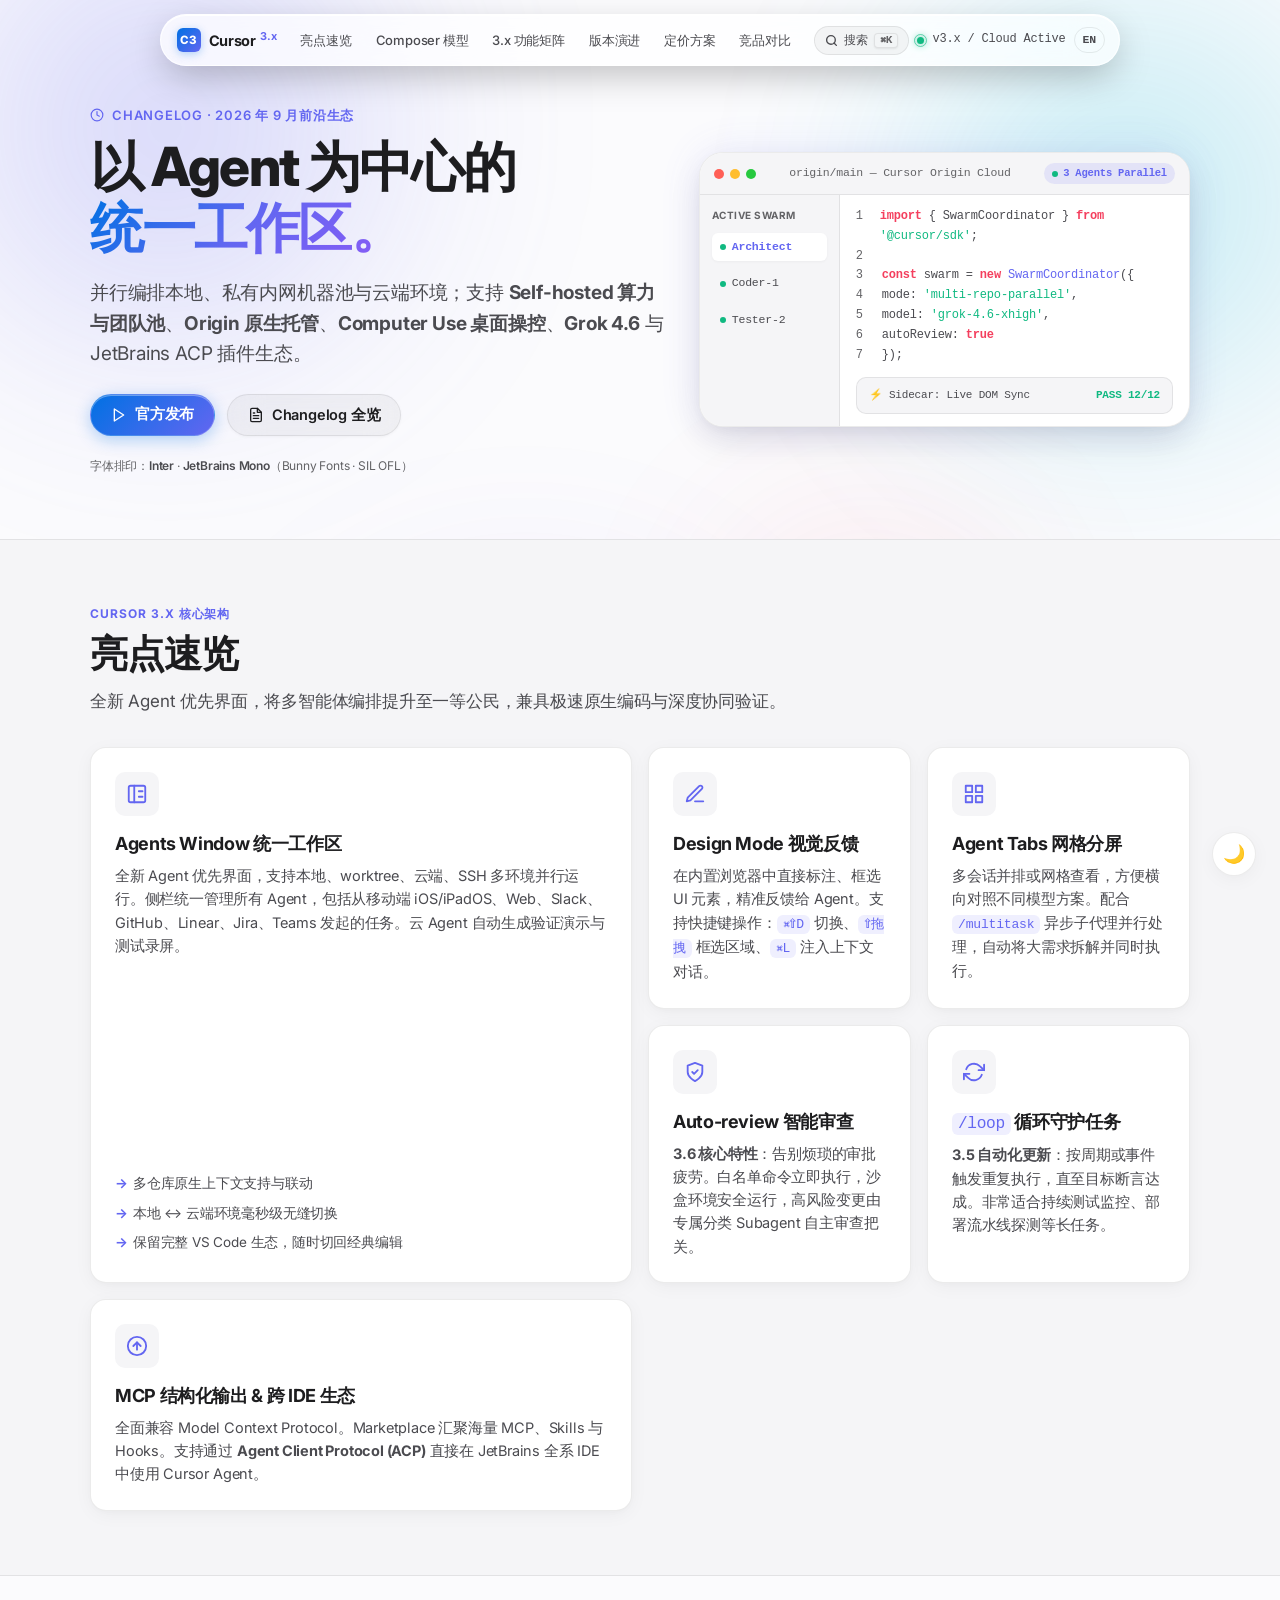
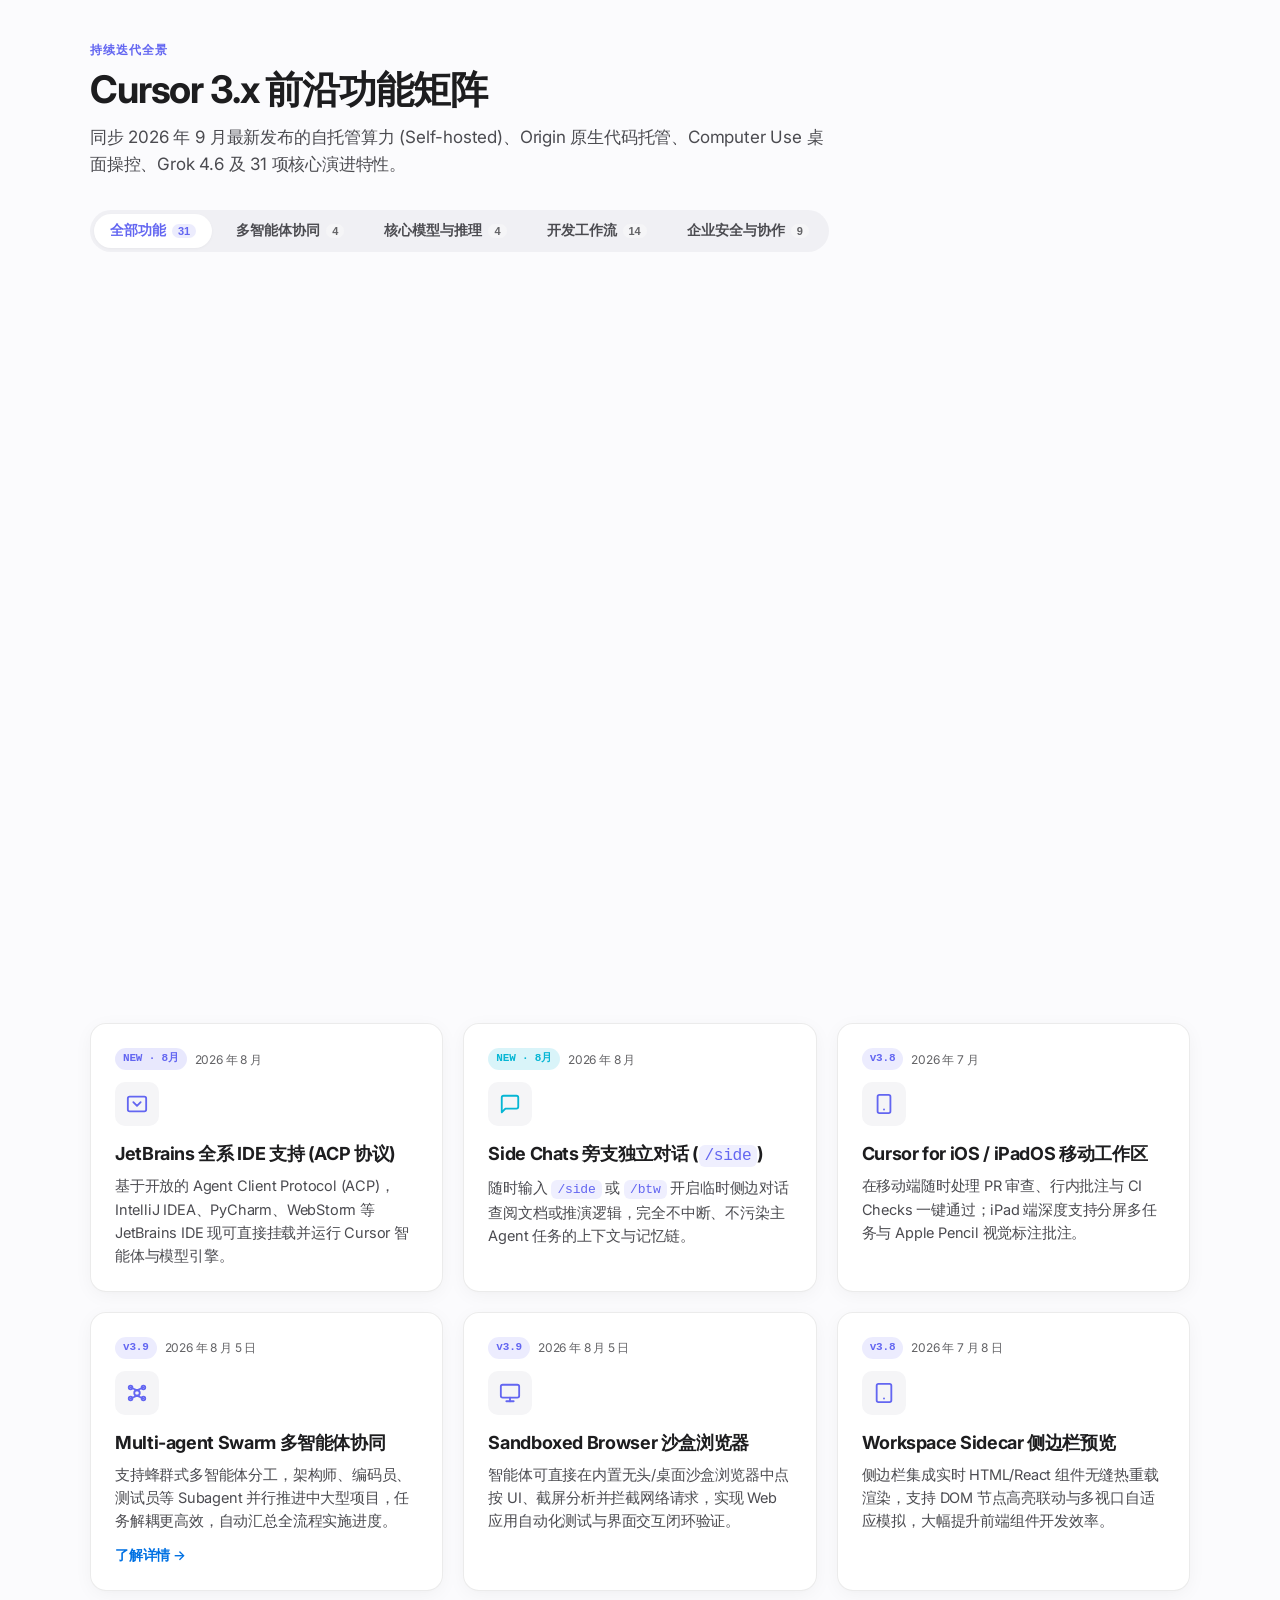
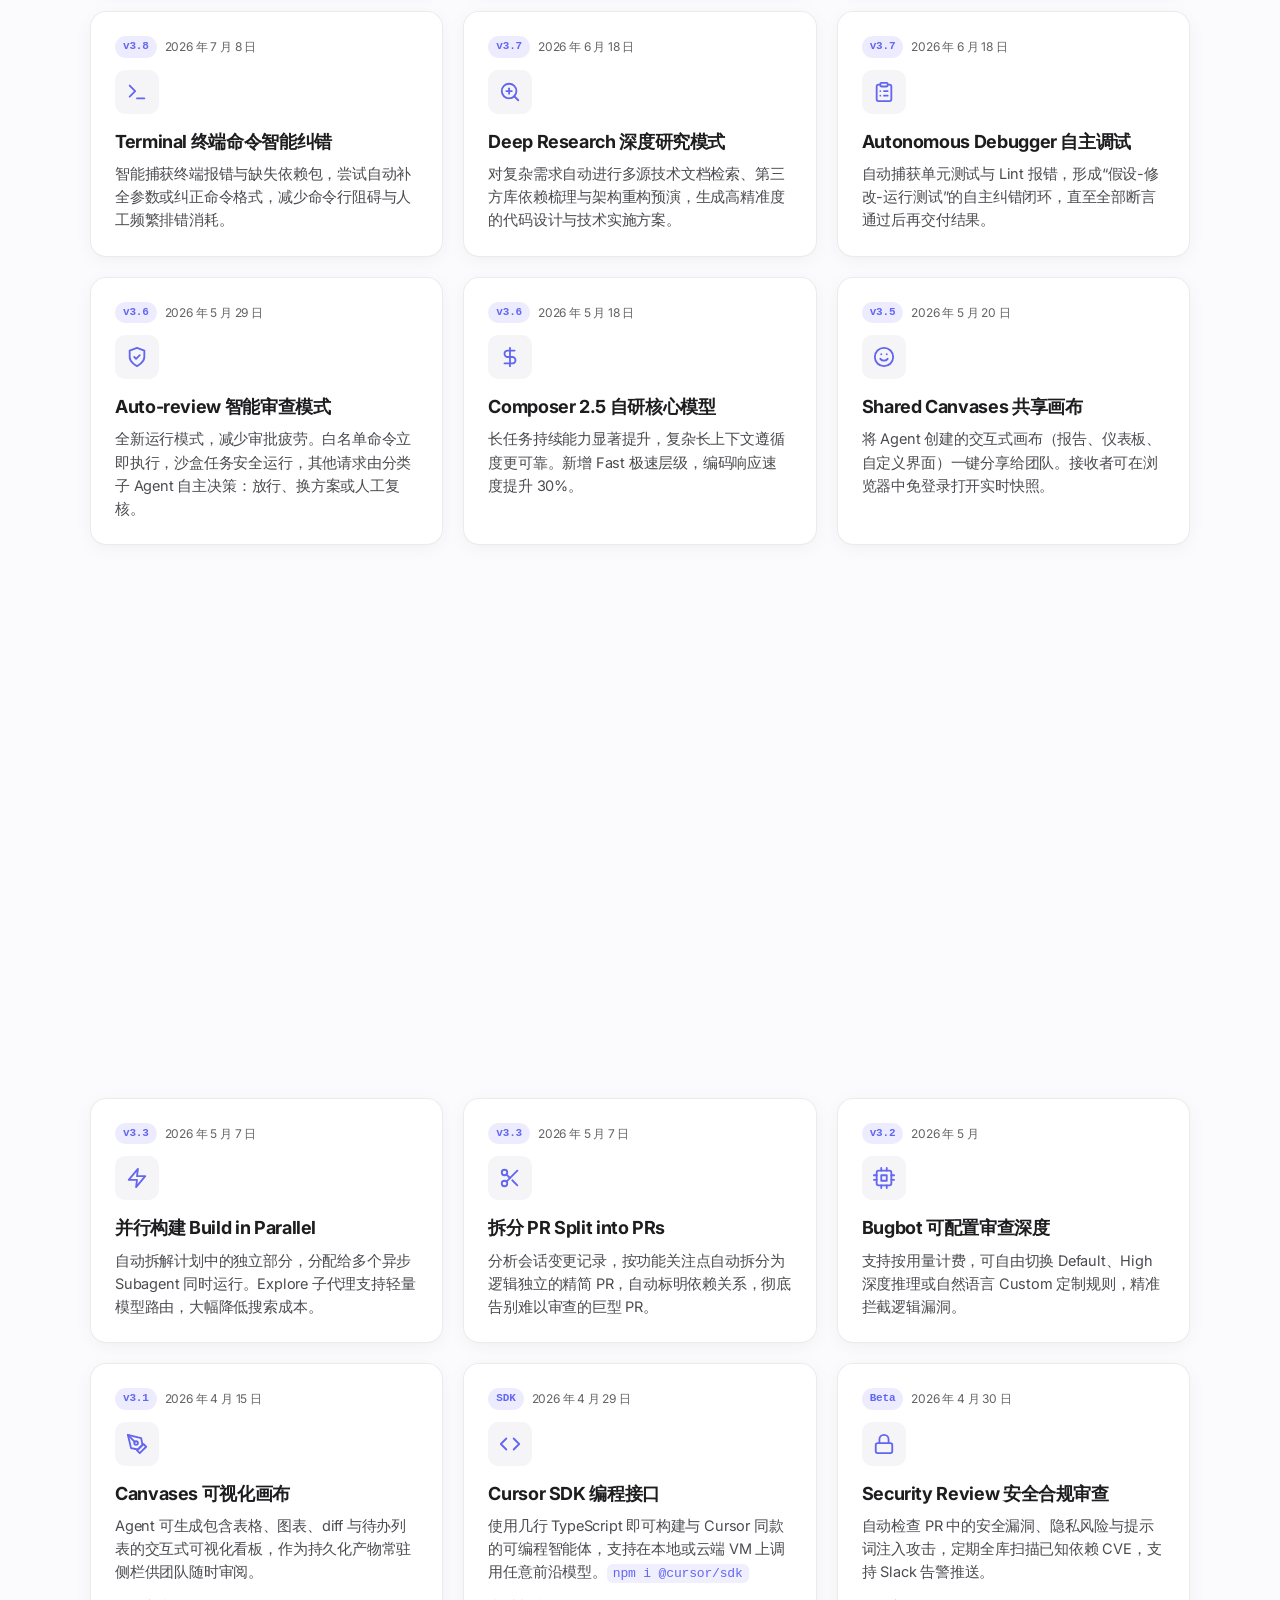
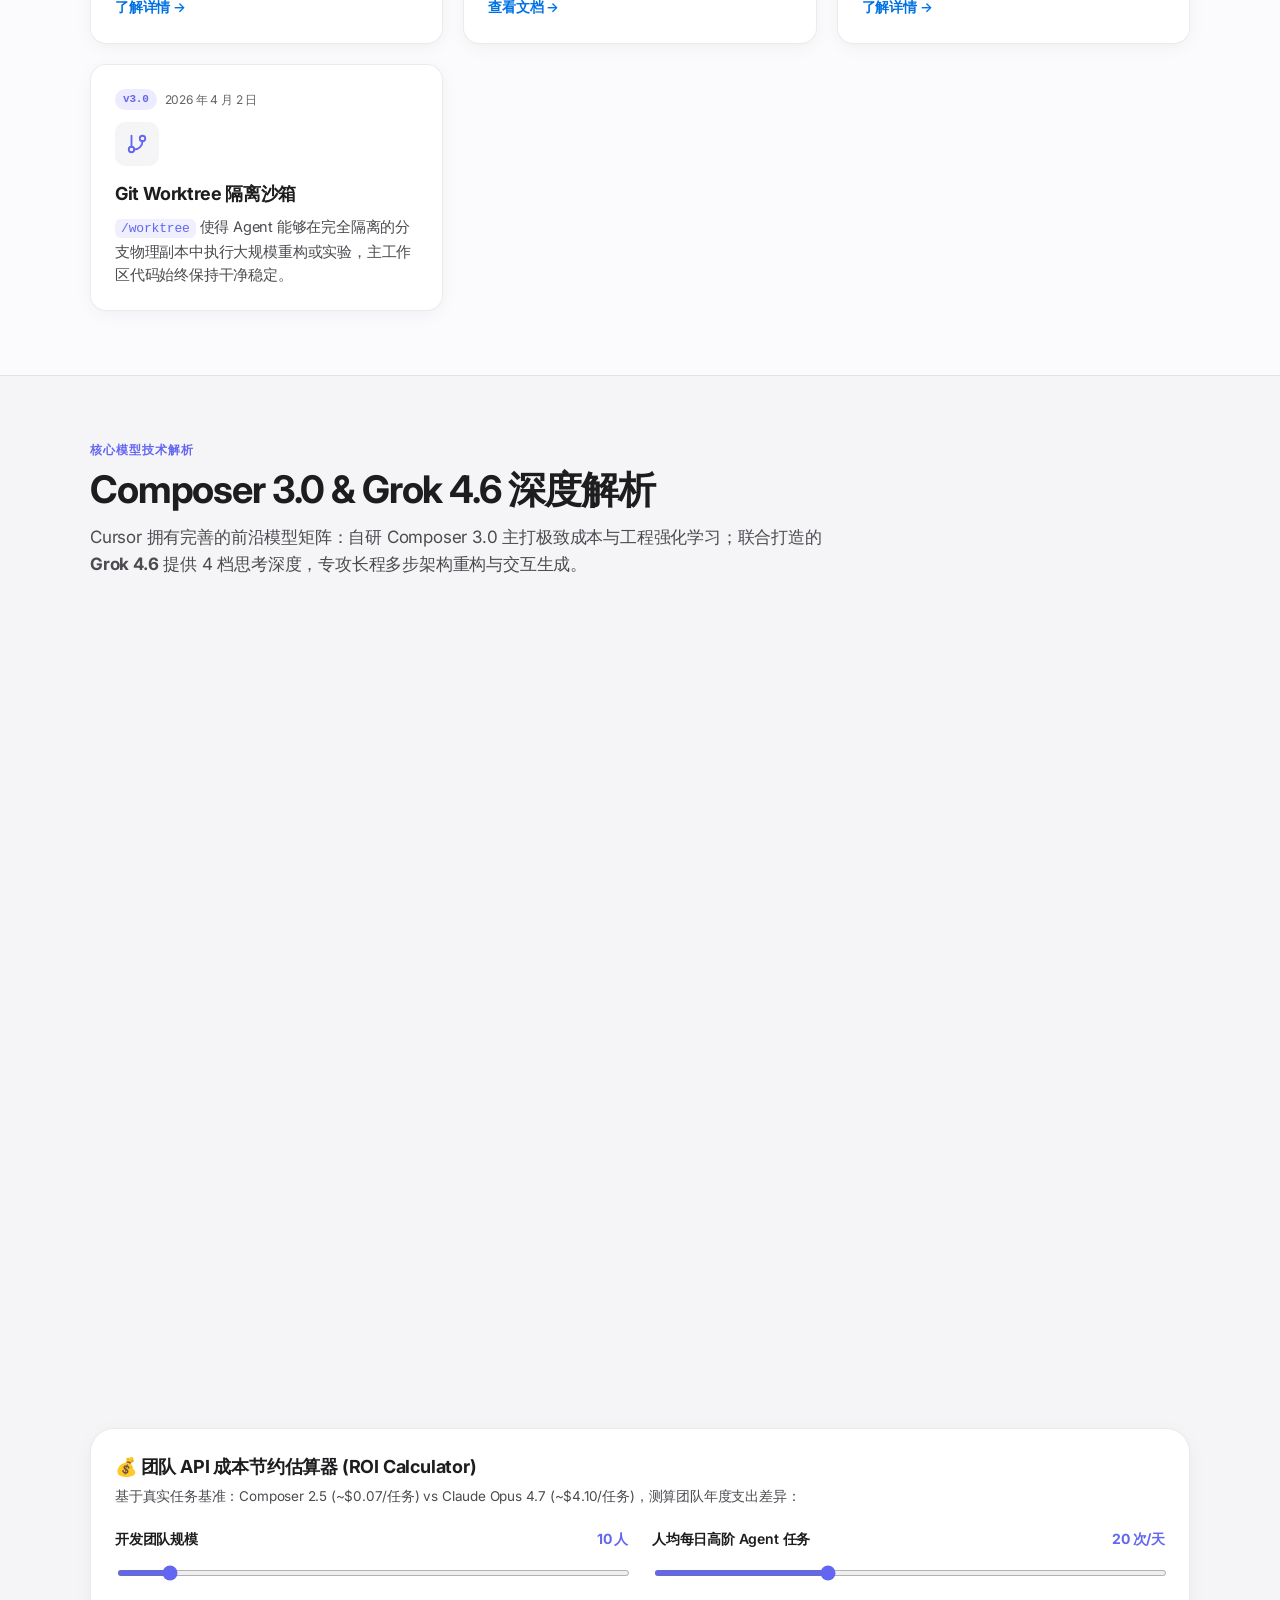
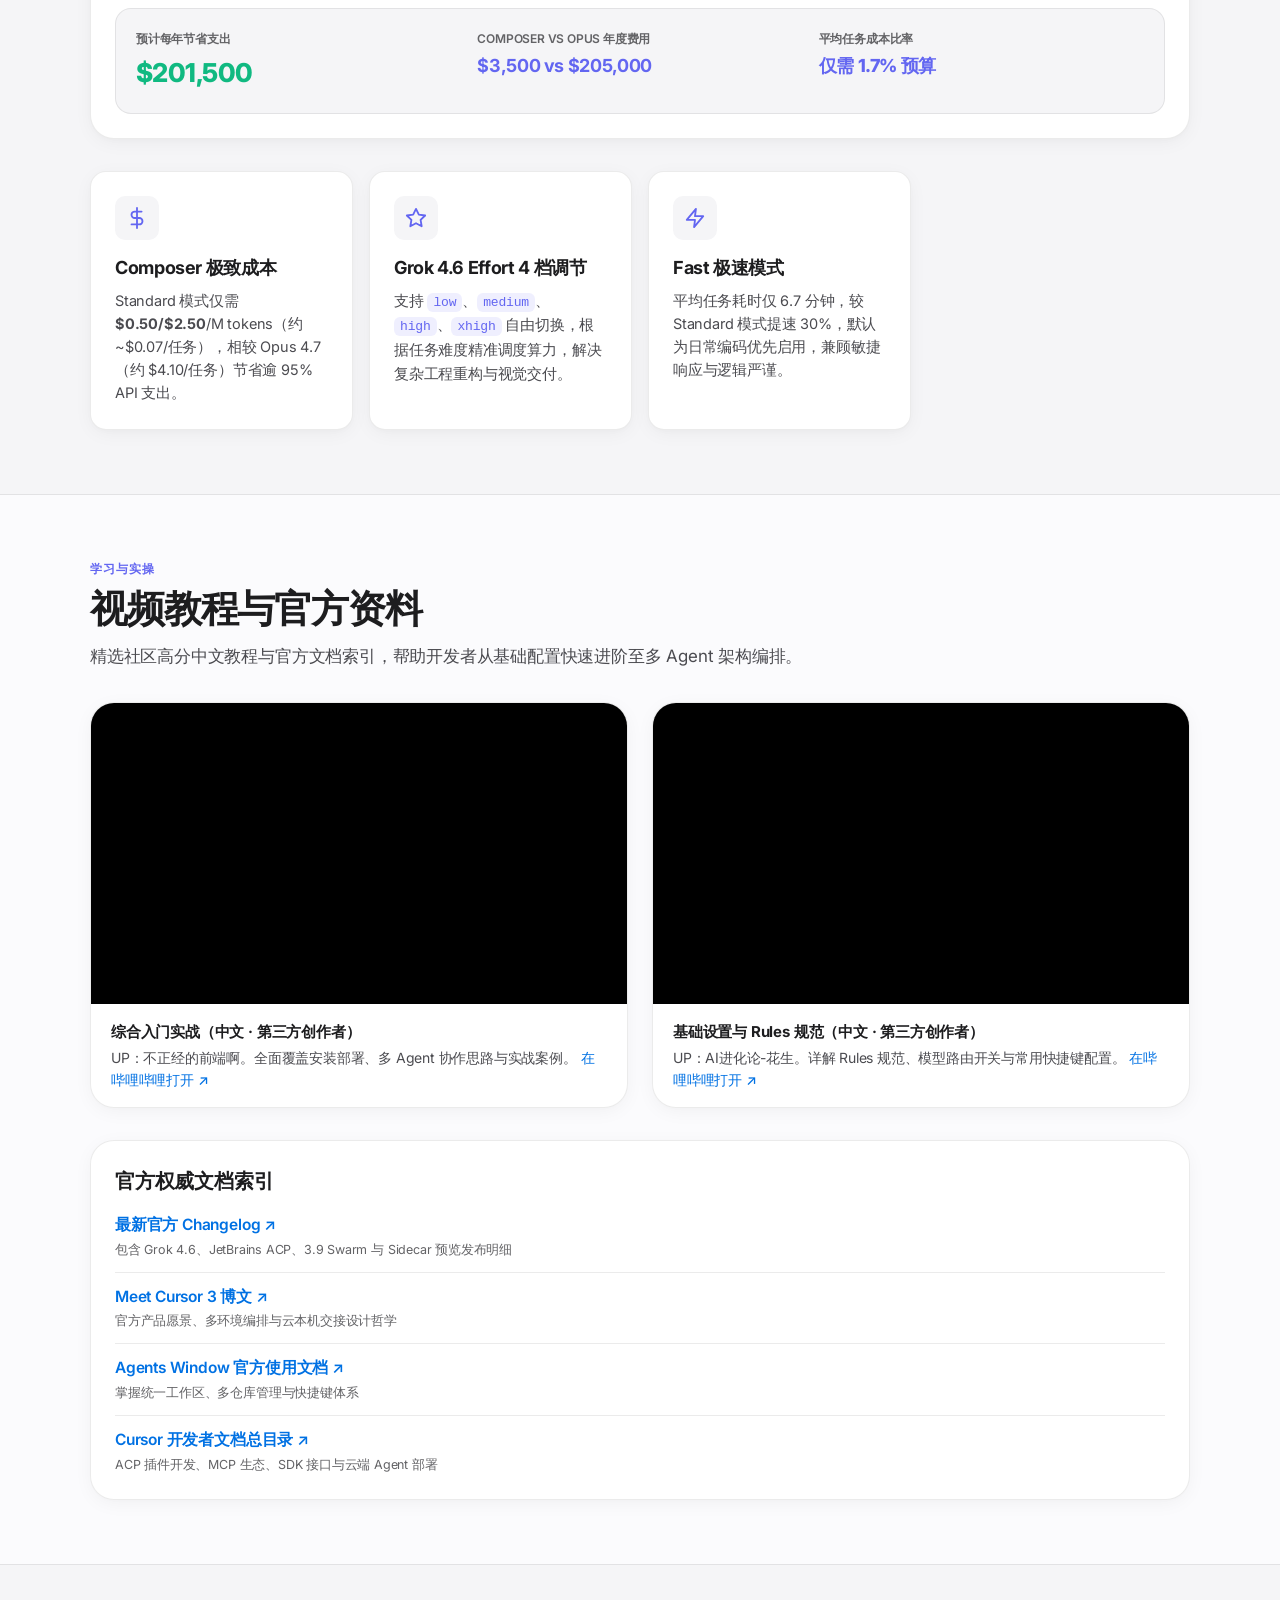
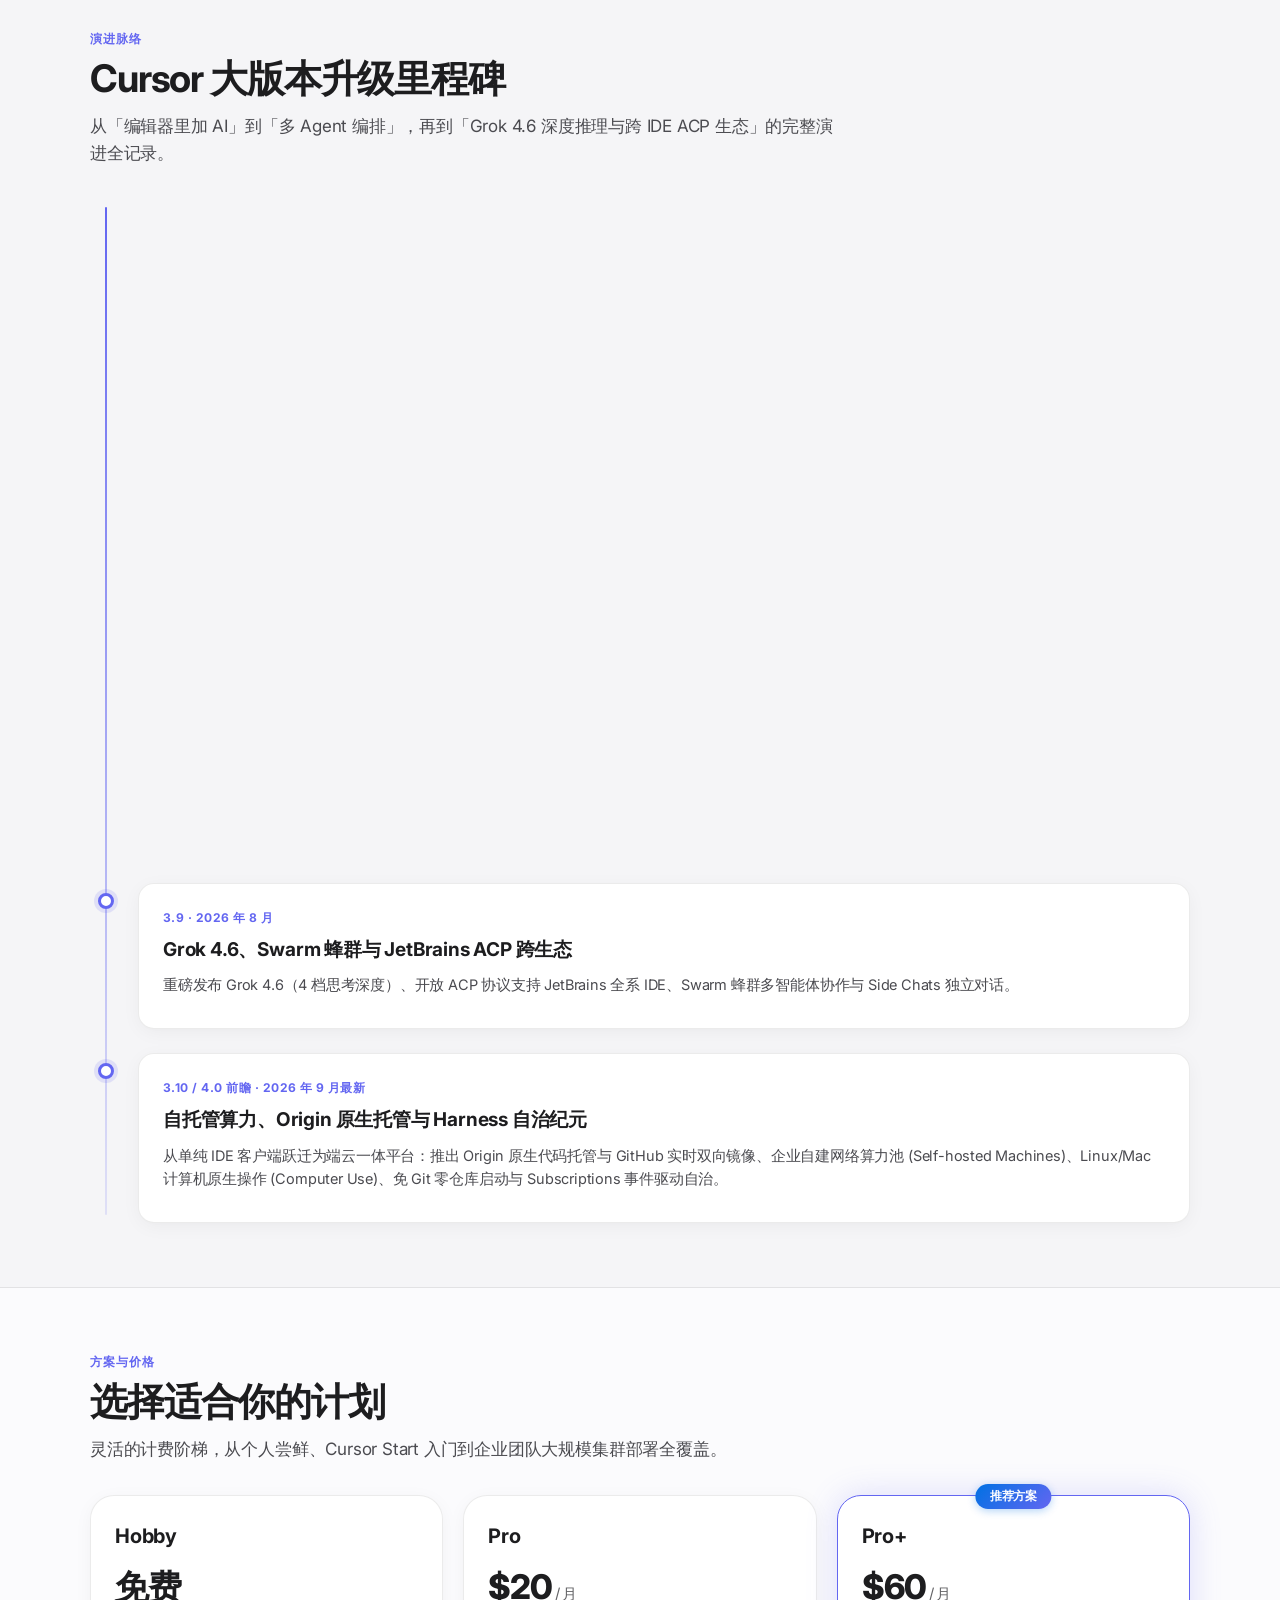
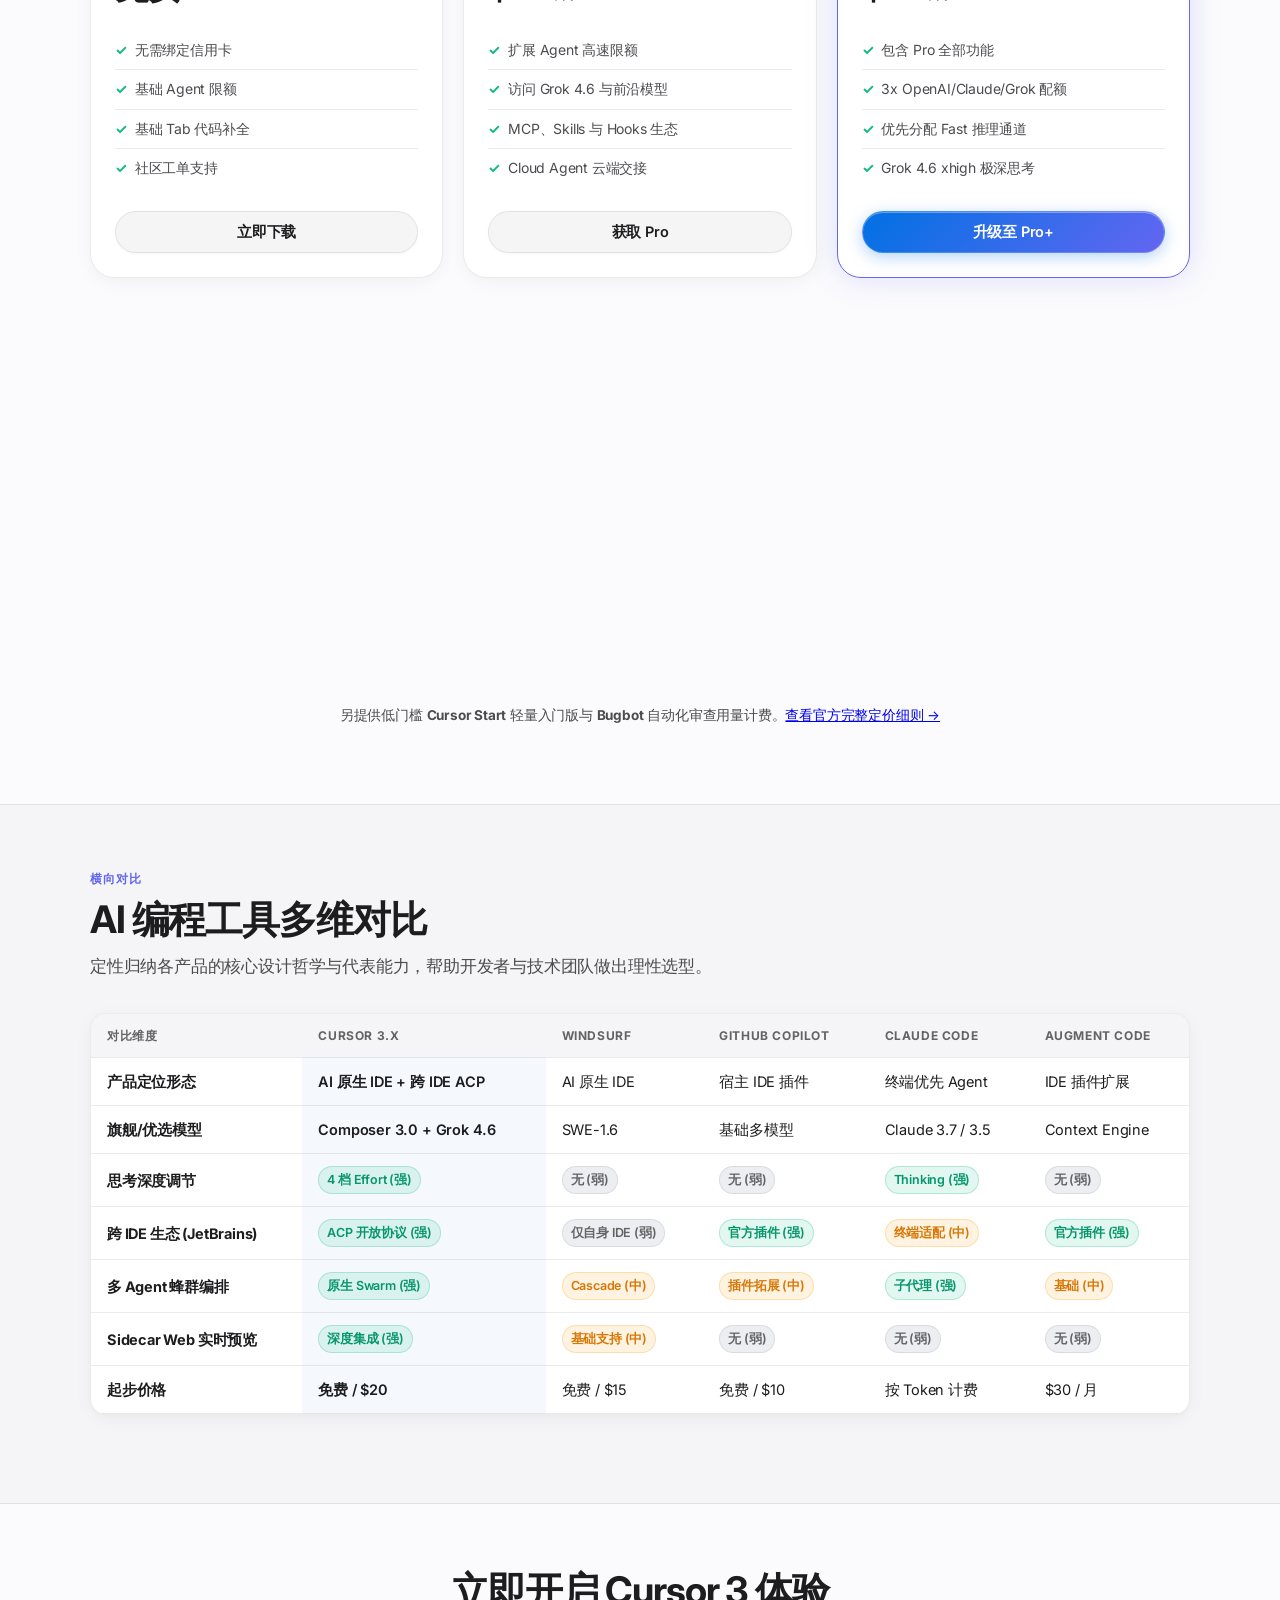
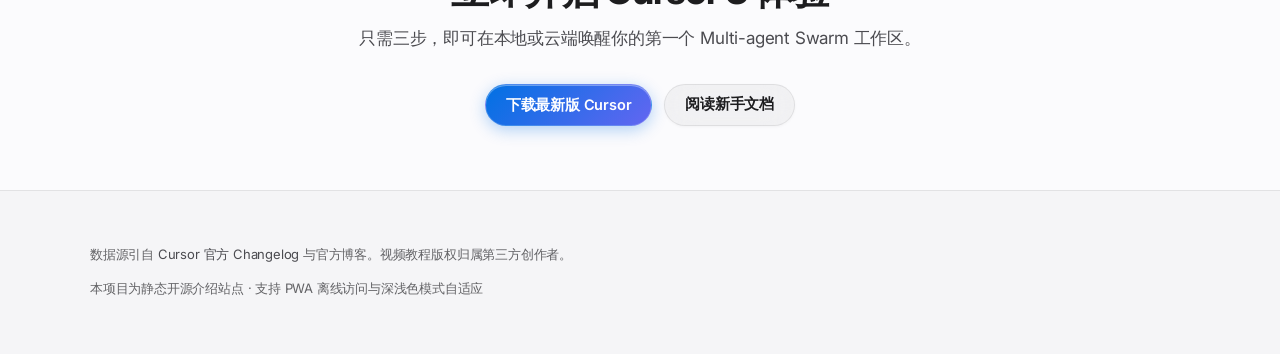
==== commit 81a8ce9b: "feat: update Cursor Sep 2026 features & transform to open-source static landing page template" ====
--- a/index.html
+++ b/index.html
@@ -1,8 +1,20 @@
+<!--
+  ==========================================================================
+  TEMPLATE QUICK START / 模板快速上手:
+  1. Search for: TEMPLATE:EDIT     (Key brand, copy, links, and SEO to replace)
+  2. Search for: DEMO:CURSOR       (Cursor-specific demo content)
+  3. Search for: TEMPLATE:OPTIONAL (Sections you can safely remove if not needed)
+  4. Edit theme tokens in: assets/css/style.css
+  5. Detailed guides: docs/CUSTOMIZE.md | docs/SECTIONS.md | docs/DEPLOY.md
+  ==========================================================================
+-->
 <!DOCTYPE html>
 <html lang="zh-CN" data-theme="dark">
   <head>
     <meta charset="UTF-8" />
     <meta name="viewport" content="width=device-width, initial-scale=1" />
+    <!-- TEMPLATE:EDIT — Site Metadata & SEO -->
+    <!-- DEMO:CURSOR — Default meta values -->
     <meta name="description" content="Cursor 3.x 介绍页：Grok 4.6、JetBrains ACP、Multi-agent Swarm、Deep Research、Sidecar 预览、Auto-review、Composer 3.0、定价方案、竞品对比。3.0→3.9 演进全记录。" />
     <meta name="theme-color" content="#08090e" media="(prefers-color-scheme: dark)" />
     <meta name="theme-color" content="#fbfbfd" media="(prefers-color-scheme: light)" />
@@ -27,7 +39,7 @@
     <link rel="preconnect" href="https://fonts.bunny.net" crossorigin />
     <link href="https://fonts.bunny.net/css?family=inter:400,500,600,700,800|jetbrains-mono:400,500,600,700&display=swap" rel="stylesheet" />
     
-    <link rel="stylesheet" href="assets/css/style.css?v=3.9.6" />
+    <link rel="stylesheet" href="assets/css/style.css?v=3.10.0" />
     <title>Cursor 3.x · 完整功能介绍</title>
   </head>
   <body>
@@ -52,7 +64,7 @@
         <nav class="island-nav" aria-label="页面导航">
           <a href="#highlights">亮点速览</a>
           <a href="#composer-25">Composer 模型</a>
-          <a href="#new-features">3.1→3.9 更新</a>
+          <a href="#new-features">3.x 功能矩阵</a>
           <a href="#timeline">版本演进</a>
           <a href="#pricing">定价方案</a>
           <a href="#compare">竞品对比</a>
@@ -64,7 +76,7 @@
             <kbd>⌘K</kbd>
           </button>
           <span class="is-dot" aria-hidden="true"></span>
-          <span>v3.9 Active</span>
+          <span>v3.x / Cloud Active</span>
           <a href="en/" class="lang-badge" hreflang="en" aria-label="切换为英文页面">EN</a>
         </div>
       </div>
@@ -72,15 +84,19 @@
 
     <main id="main">
       <!-- Hero -->
+      <!-- ==========================================================================
+     TEMPLATE:EDIT — Hero Section
+     DEMO:CURSOR — Current content is Cursor-specific demo copy and visual window
+     ========================================================================== -->
       <section class="hero">
         <div class="container hero-grid">
           <div class="hero-copy animate-on-scroll">
             <div class="eyebrow">
               <svg width="14" height="14" viewBox="0 0 24 24" fill="none" stroke="currentColor" stroke-width="2" stroke-linecap="round" stroke-linejoin="round" aria-hidden="true"><circle cx="12" cy="12" r="10"/><polyline points="12 6 12 12 16 14"/></svg>
-              <span>Changelog 3.9 · 2026 年 8 月最新发布</span>
+              <span>Changelog · 2026 年 9 月前沿生态</span>
             </div>
             <h1>以 Agent 为中心的<br /><span class="hero-title-gradient">统一工作区。</span></h1>
-            <p class="lead">并行编排本地、worktree、云端与 SSH 上的多个 Agent；新增 <strong>Grok 4.6（4 档思考深度）</strong>、<strong>JetBrains 全系 ACP 插件</strong>、Multi-agent Swarm、Deep Research 与 Sidecar 实时预览。</p>
+            <p class="lead">并行编排本地、私有内网机器池与云端环境；支持 <strong>Self-hosted 算力与团队池</strong>、<strong>Origin 原生托管</strong>、<strong>Computer Use 桌面操控</strong>、<strong>Grok 4.6</strong> 与 JetBrains ACP 插件生态。</p>
             <div class="hero-actions">
               <a class="btn btn-primary" href="https://cursor.com/blog/cursor-3" target="_blank" rel="noopener noreferrer">
                 <svg width="16" height="16" viewBox="0 0 24 24" fill="none" stroke="currentColor" stroke-width="2" stroke-linecap="round" stroke-linejoin="round" aria-hidden="true"><polygon points="5 3 19 12 5 21 5 3"/></svg>
@@ -101,7 +117,7 @@
                   <span class="traffic-dot yellow"></span>
                   <span class="traffic-dot green"></span>
                 </div>
-                <span class="ide-title">workspace-swarm — Cursor 3.9</span>
+                <span class="ide-title">origin/main — Cursor Origin Cloud</span>
                 <span class="ide-swarm-pill">
                   <span class="agent-status-dot"></span> 3 Agents Parallel
                 </span>
@@ -206,24 +222,98 @@
         </div>
       </section>
 
+      <!-- TEMPLATE:OPTIONAL END — Highlights Bento Grid -->
+
       <!-- New Features (3.1 - 3.9) with Category Tabs -->
+      <!-- TEMPLATE:OPTIONAL START — Feature Matrix & Category Filter -->
+      <!-- DEMO:CURSOR — Replace with your product feature cards -->
       <section id="new-features" class="section">
         <div class="container">
           <p class="section-label">持续迭代全景</p>
-          <h2 class="section-title">3.1 → 3.9 最新功能矩阵</h2>
-          <p class="section-desc">包含 2026 年 8 月最新发布的 Grok 4.6、JetBrains ACP 跨 IDE 插件、Side Chats 旁支对话以及 26 项核心演进特性。</p>
+          <h2 class="section-title">Cursor 3.x 前沿功能矩阵</h2>
+          <p class="section-desc">同步 2026 年 9 月最新发布的自托管算力 (Self-hosted)、Origin 原生代码托管、Computer Use 桌面操控、Grok 4.6 及 31 项核心演进特性。</p>
           
           <!-- Category Filter Tabs -->
           <div class="feature-tabs" role="tablist" aria-label="功能分类筛选">
-            <button class="tab-btn is-active" data-filter="all" role="tab" aria-selected="true">全部功能 <span class="tab-count">26</span></button>
+            <button class="tab-btn is-active" data-filter="all" role="tab" aria-selected="true">全部功能 <span class="tab-count">31</span></button>
             <button class="tab-btn" data-filter="swarm" role="tab" aria-selected="false">多智能体协同 <span class="tab-count">4</span></button>
-            <button class="tab-btn" data-filter="model" role="tab" aria-selected="false">核心模型与推理 <span class="tab-count">5</span></button>
-            <button class="tab-btn" data-filter="workflow" role="tab" aria-selected="false">开发工作流 <span class="tab-count">10</span></button>
-            <button class="tab-btn" data-filter="enterprise" role="tab" aria-selected="false">企业安全与协作 <span class="tab-count">7</span></button>
+            <button class="tab-btn" data-filter="model" role="tab" aria-selected="false">核心模型与推理 <span class="tab-count">4</span></button>
+            <button class="tab-btn" data-filter="workflow" role="tab" aria-selected="false">开发工作流 <span class="tab-count">14</span></button>
+            <button class="tab-btn" data-filter="enterprise" role="tab" aria-selected="false">企业安全与协作 <span class="tab-count">9</span></button>
           </div>
 
           <div class="feature-grid">
-            <!-- 1. Grok 4.6 (NEW - Aug 2026) -->
+            <!-- 1. Self-hosted Machines (NEW - Sep 2026) -->
+            <article class="feature-card animate-on-scroll" data-category="enterprise">
+              <div class="feature-meta">
+                <span class="feature-version" style="background:rgba(16,185,129,0.15); color:var(--emerald);">NEW · 9月最新</span>
+                <span class="feature-date">2026 年 9 月</span>
+              </div>
+              <div class="svg-icon-wrap" style="color:var(--emerald);">
+                <svg viewBox="0 0 24 24" fill="none" stroke="currentColor" stroke-linecap="round" stroke-linejoin="round"><rect x="2" y="2" width="20" height="8" rx="2" ry="2"/><rect x="2" y="14" width="20" height="8" rx="2" ry="2"/><line x1="6" y1="6" x2="6.01" y2="6"/><line x1="6" y1="18" x2="6.01" y2="18"/></svg>
+              </div>
+              <h3>Self-hosted Machines 自托管算力与私有机器池</h3>
+              <p>支持 Cloud Agent 运行在企业内网私有基础设施（AWS Lambda、Coder、Daytona、Vercel、E2B 等），源码、构建产物与密钥不出内网。提供 Dynamic Pools 弹性调度与空闲自动休眠机制。</p>
+              <a href="https://cursor.com/changelog/self-hosted-machines" target="_blank" rel="noopener noreferrer">官方日志 →</a>
+            </article>
+
+            <!-- 2. Computer Use (NEW - Sep 2026) -->
+            <article class="feature-card animate-on-scroll" data-category="workflow">
+              <div class="feature-meta">
+                <span class="feature-version" style="background:rgba(59,130,246,0.15); color:var(--blue);">NEW · 9月最新</span>
+                <span class="feature-date">2026 年 9 月</span>
+              </div>
+              <div class="svg-icon-wrap" style="color:var(--blue);">
+                <svg viewBox="0 0 24 24" fill="none" stroke="currentColor" stroke-linecap="round" stroke-linejoin="round"><rect x="2" y="3" width="20" height="14" rx="2" ry="2"/><line x1="8" y1="21" x2="16" y2="21"/><line x1="12" y1="17" x2="12" y2="21"/><circle cx="12" cy="10" r="2"/></svg>
+              </div>
+              <h3>Computer Use 计算机原生界面操控</h3>
+              <p>赋予 Agent 原生桌面 GUI 交互能力（支持 Linux 与 Mac）。可在沙盒中自主点击、键入、屏幕截屏并操纵浏览器；开发者可在 Cursor 中实时观看操作画面或随时接管控制。</p>
+              <a href="https://cursor.com/changelog/self-hosted-machines" target="_blank" rel="noopener noreferrer">官方日志 →</a>
+            </article>
+
+            <!-- 3. Cursor Origin (NEW - Aug 2026) -->
+            <article class="feature-card animate-on-scroll" data-category="enterprise">
+              <div class="feature-meta">
+                <span class="feature-version" style="background:rgba(139,92,246,0.15); color:var(--violet);">NEW · 8月</span>
+                <span class="feature-date">2026 年 8 月</span>
+              </div>
+              <div class="svg-icon-wrap" style="color:var(--violet);">
+                <svg viewBox="0 0 24 24" fill="none" stroke="currentColor" stroke-linecap="round" stroke-linejoin="round"><line x1="6" y1="3" x2="6" y2="15"/><circle cx="18" cy="6" r="3"/><circle cx="6" cy="18" r="3"/><path d="M18 9a9 9 0 0 1-9 9"/></svg>
+              </div>
+              <h3>Cursor Origin 原生代码托管平台</h3>
+              <p>Cursor 推出专为 Agent 时代设计的原生 Git 代码托管服务。内置 Repos、Pull Requests 与在线代码浏览，与 GitHub 实时双向无缝同步，代码库内置 Agent 交互面板与 Vercel/Depot/Buildkite 扩展。</p>
+              <a href="https://cursor.com/changelog/origin-code-hosting" target="_blank" rel="noopener noreferrer">官方日志 →</a>
+            </article>
+
+            <!-- 4. Start from scratch (NEW - Aug 2026) -->
+            <article class="feature-card animate-on-scroll" data-category="workflow">
+              <div class="feature-meta">
+                <span class="feature-version" style="background:rgba(245,158,11,0.15); color:var(--amber);">NEW · 8月</span>
+                <span class="feature-date">2026 年 8 月</span>
+              </div>
+              <div class="svg-icon-wrap" style="color:var(--amber);">
+                <svg viewBox="0 0 24 24" fill="none" stroke="currentColor" stroke-linecap="round" stroke-linejoin="round"><polygon points="13 2 3 14 12 14 11 22 21 10 12 10 13 2"/></svg>
+              </div>
+              <h3>Start from scratch 零仓库启动与即时预览</h3>
+              <p>启动 Cloud Agent 不再需要前置绑定 GitHub 仓库，随时一句提示词即时开搞，后台自动生成 Origin 仓库；云环境端口自动转发直连浏览器实时预览，并支持一键通过 Vercel 发布上线。</p>
+              <a href="https://cursor.com/changelog/start-from-scratch" target="_blank" rel="noopener noreferrer">官方日志 →</a>
+            </article>
+
+            <!-- 5. Harness & Subscriptions (NEW - Aug 2026) -->
+            <article class="feature-card animate-on-scroll" data-category="swarm">
+              <div class="feature-meta">
+                <span class="feature-version" style="background:rgba(6,182,212,0.15); color:var(--cyan);">NEW · 8月</span>
+                <span class="feature-date">2026 年 8 月</span>
+              </div>
+              <div class="svg-icon-wrap" style="color:var(--cyan);">
+                <svg viewBox="0 0 24 24" fill="none" stroke="currentColor" stroke-linecap="round" stroke-linejoin="round"><path d="M18 8A6 6 0 0 0 6 8c0 7-3 9-3 9h18s-3-2-3-9"/><path d="M13.73 21a2 2 0 0 1-3.46 0"/></svg>
+              </div>
+              <h3>Harness 事件订阅、/goal 与独立沙箱</h3>
+              <p>支持让 Agent 订阅 PR 动态与 Slack 讨论串并在事件到达时自动唤醒；新增 <code>/goal</code> 长期自治模式；子智能体（Subagents）在独立虚拟主机中并发运行，互不碰撞；支持免中断平滑转向。</p>
+              <a href="https://cursor.com/changelog/08-19-26" target="_blank" rel="noopener noreferrer">官方日志 →</a>
+            </article>
+
+            <!-- 6. Grok 4.6 (Aug 2026) -->
             <article class="feature-card animate-on-scroll" data-category="model">
               <div class="feature-meta">
                 <span class="feature-version" style="background:rgba(244,63,94,0.15); color:var(--rose);">NEW · 8月</span>
@@ -568,6 +658,8 @@
           </div>
         </div>
       </section>
+
+      <!-- TEMPLATE:OPTIONAL END — Feature Matrix & Category Filter -->
 
       <!-- Composer Deep Dive Section & Phase 2 Interactive Playground -->
       <section id="composer-25" class="section section-tint">
@@ -719,7 +811,11 @@
         </div>
       </section>
 
+      <!-- TEMPLATE:OPTIONAL END — Deep Dive & Interactive Simulators -->
+
       <!-- Media & Official Docs -->
+      <!-- TEMPLATE:OPTIONAL START — Media Showcases & Documents -->
+      <!-- DEMO:CURSOR — Replace with your video walkthrough or safely delete -->
       <section id="media" class="section">
         <div class="container">
           <p class="section-label">学习与实操</p>
@@ -774,7 +870,11 @@
         </div>
       </section>
 
+      <!-- TEMPLATE:OPTIONAL END — Media Showcases & Documents -->
+
       <!-- Timeline -->
+      <!-- TEMPLATE:OPTIONAL START — Roadmap / Timeline Milestones -->
+      <!-- DEMO:CURSOR — Replace with your product milestones/roadmap -->
       <section id="timeline" class="section section-tint">
         <div class="container">
           <p class="section-label">演进脉络</p>
@@ -821,16 +921,29 @@
             <li class="timeline-item animate-on-scroll">
               <div class="timeline-marker" aria-hidden="true"></div>
               <div class="timeline-card">
-                <span class="timeline-era">3.9 · 2026 年 8 月最新</span>
+                <span class="timeline-era">3.9 · 2026 年 8 月</span>
                 <h3 class="timeline-title">Grok 4.6、Swarm 蜂群与 JetBrains ACP 跨生态</h3>
                 <p class="timeline-body">重磅发布 Grok 4.6（4 档思考深度）、开放 ACP 协议支持 JetBrains 全系 IDE、Swarm 蜂群多智能体协作与 Side Chats 独立对话。</p>
+              </div>
+            </li>
+
+            <li class="timeline-item animate-on-scroll">
+              <div class="timeline-marker" aria-hidden="true"></div>
+              <div class="timeline-card">
+                <span class="timeline-era">3.10 / 4.0 前瞻 · 2026 年 9 月最新</span>
+                <h3 class="timeline-title">自托管算力、Origin 原生托管与 Harness 自治纪元</h3>
+                <p class="timeline-body">从单纯 IDE 客户端跃迁为端云一体平台：推出 Origin 原生代码托管与 GitHub 实时双向镜像、企业自建网络算力池 (Self-hosted Machines)、Linux/Mac 计算机原生操作 (Computer Use)、免 Git 零仓库启动与 Subscriptions 事件驱动自治。</p>
               </div>
             </li>
           </ol>
         </div>
       </section>
 
+      <!-- TEMPLATE:OPTIONAL END — Roadmap / Timeline Milestones -->
+
       <!-- Pricing -->
+      <!-- TEMPLATE:OPTIONAL START — Pricing Plans -->
+      <!-- DEMO:CURSOR — Replace with your product pricing tiers or safely delete -->
       <section id="pricing" class="section">
         <div class="container">
           <p class="section-label">方案与价格</p>
@@ -937,6 +1050,8 @@
       </section>
 
       <!-- Compare Section -->
+      <!-- TEMPLATE:OPTIONAL START — Competitive Analysis Matrix -->
+      <!-- DEMO:CURSOR — Replace with your competitor comparison table or safely delete -->
       <section id="compare" class="section section-tint">
         <div class="container">
           <p class="section-label">横向对比</p>
@@ -1019,6 +1134,8 @@
       </section>
 
       <!-- CTA -->
+      <!-- TEMPLATE:OPTIONAL START — Call-To-Action (CTA) -->
+      <!-- TEMPLATE:EDIT — Final conversion banner and getting started steps -->
       <section id="start" class="section">
         <div class="container" style="text-align:center; max-width:680px;">
           <h2 class="section-title">立即开启 Cursor 3 体验</h2>
@@ -1029,9 +1146,14 @@
           </div>
         </div>
       </section>
+      <!-- TEMPLATE:OPTIONAL END — Call-To-Action (CTA) -->
     </main>
 
     <!-- Footer -->
+    <!-- ==========================================================================
+     TEMPLATE:CORE — Footer Structure
+     TEMPLATE:EDIT — Footer links, copyright, and disclaimer
+     ========================================================================== -->
     <footer class="site-footer">
       <div class="container footer-inner">
         <p>数据源引自 <a href="https://cursor.com/changelog" target="_blank" rel="noopener noreferrer">Cursor 官方 Changelog</a> 与官方博客。视频教程版权归属第三方创作者。</p>
@@ -1062,6 +1184,6 @@
     <!-- Back to Top -->
     <button class="back-to-top" id="backToTop" aria-label="返回顶部" title="返回顶部">↑</button>
 
-    <script src="assets/js/main.js?v=3.9.5"></script>
+    <script src="assets/js/main.js?v=3.10.0"></script>
   </body>
 </html>
--- a/assets/css/style.css
+++ b/assets/css/style.css
@@ -1,14 +1,20 @@
 /**
- * Cursor 3.x Visual Introduction - Modern Design System
+ * Cursor 3.x Visual Introduction & Production-Ready Static Landing Page Template
  * Built on ui-ux-pro-max + web-design-guidelines standards
- * Optimized, Modular, Accessible & High Aesthetic
+ * Optimized, Modular, Accessible (WCAG 2.2 AA) & Zero-Build Vanilla Architecture
+ * 
+ * 💡 [TEMPLATE RE-SKINNING GUIDE / 二次开发换肤指引]:
+ * 1. Brand Accent: Change --blue, --blue-hover, --blue-glow for primary brand color.
+ * 2. Backgrounds: Adjust --bg-app, --bg-surface (Light Mode) and [data-theme="dark"] tokens below.
+ * 3. Typography: Change --font-sans and --font-mono to your product font stack.
+ * 4. Cards & Borders: Adjust --radius-*, --glass-bg, and --shadow-* variables.
  */
 
 /* ==========================================================================
-   1. Design Tokens & CSS Variables
+   1. Design Tokens & CSS Variables (Template Theme System)
    ========================================================================== */
 :root {
-  /* Brand Accent Colors */
+  /* Brand Accent Colors (Customizable) */
   --blue: #0071e3;
   --blue-hover: #0077ed;
   --blue-glow: rgba(0, 113, 227, 0.3);
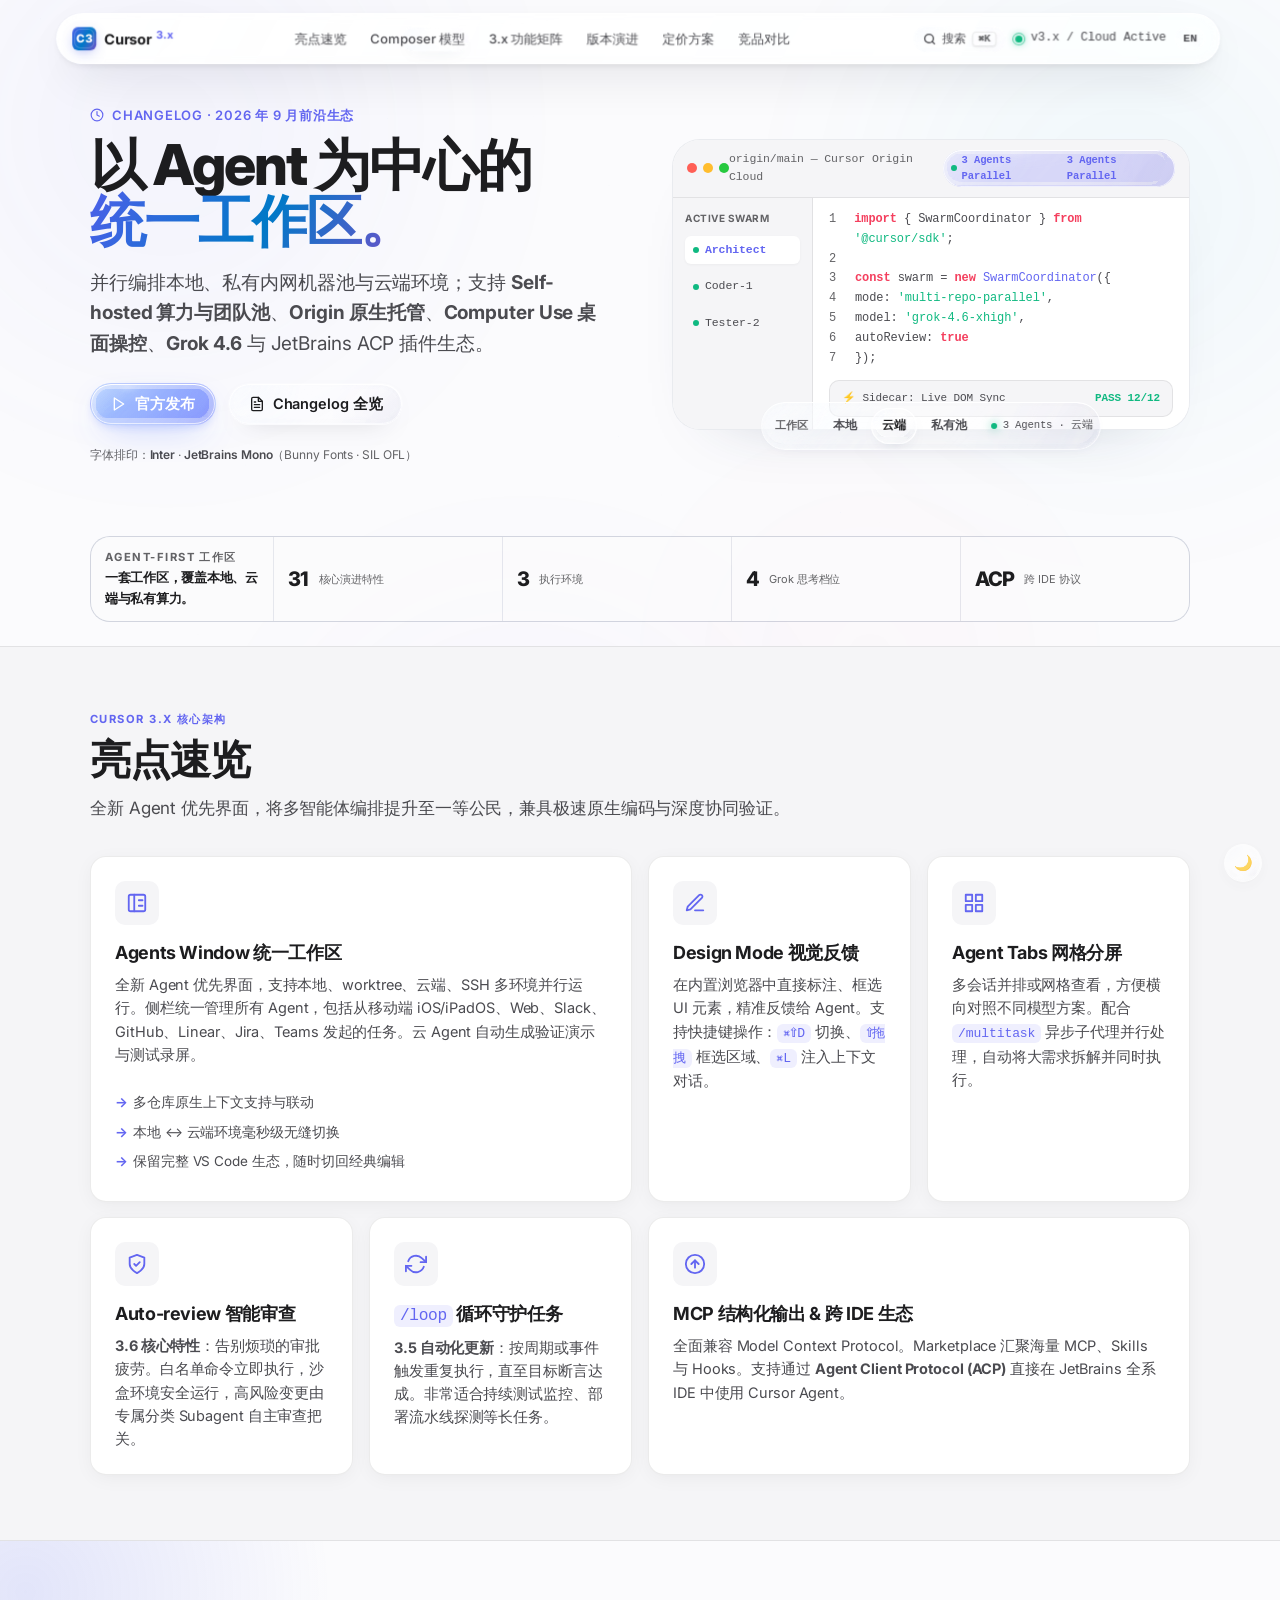
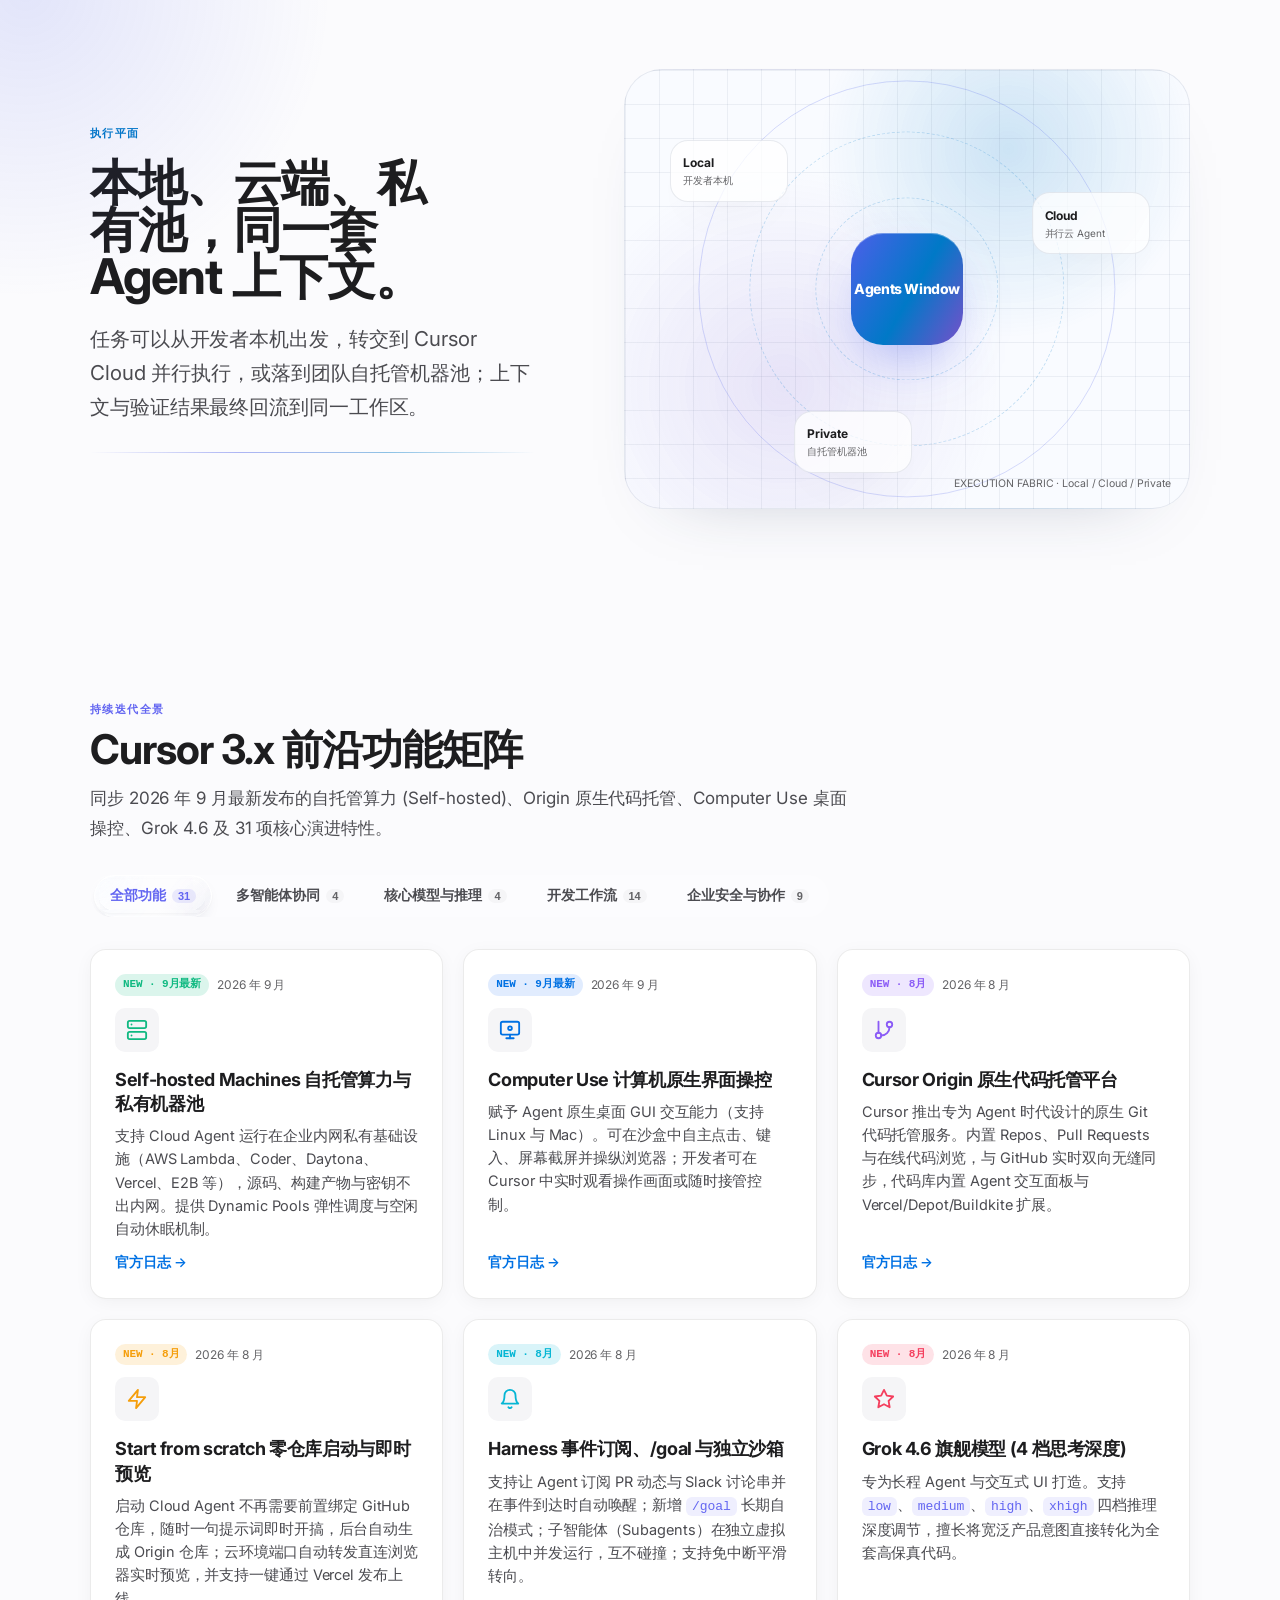
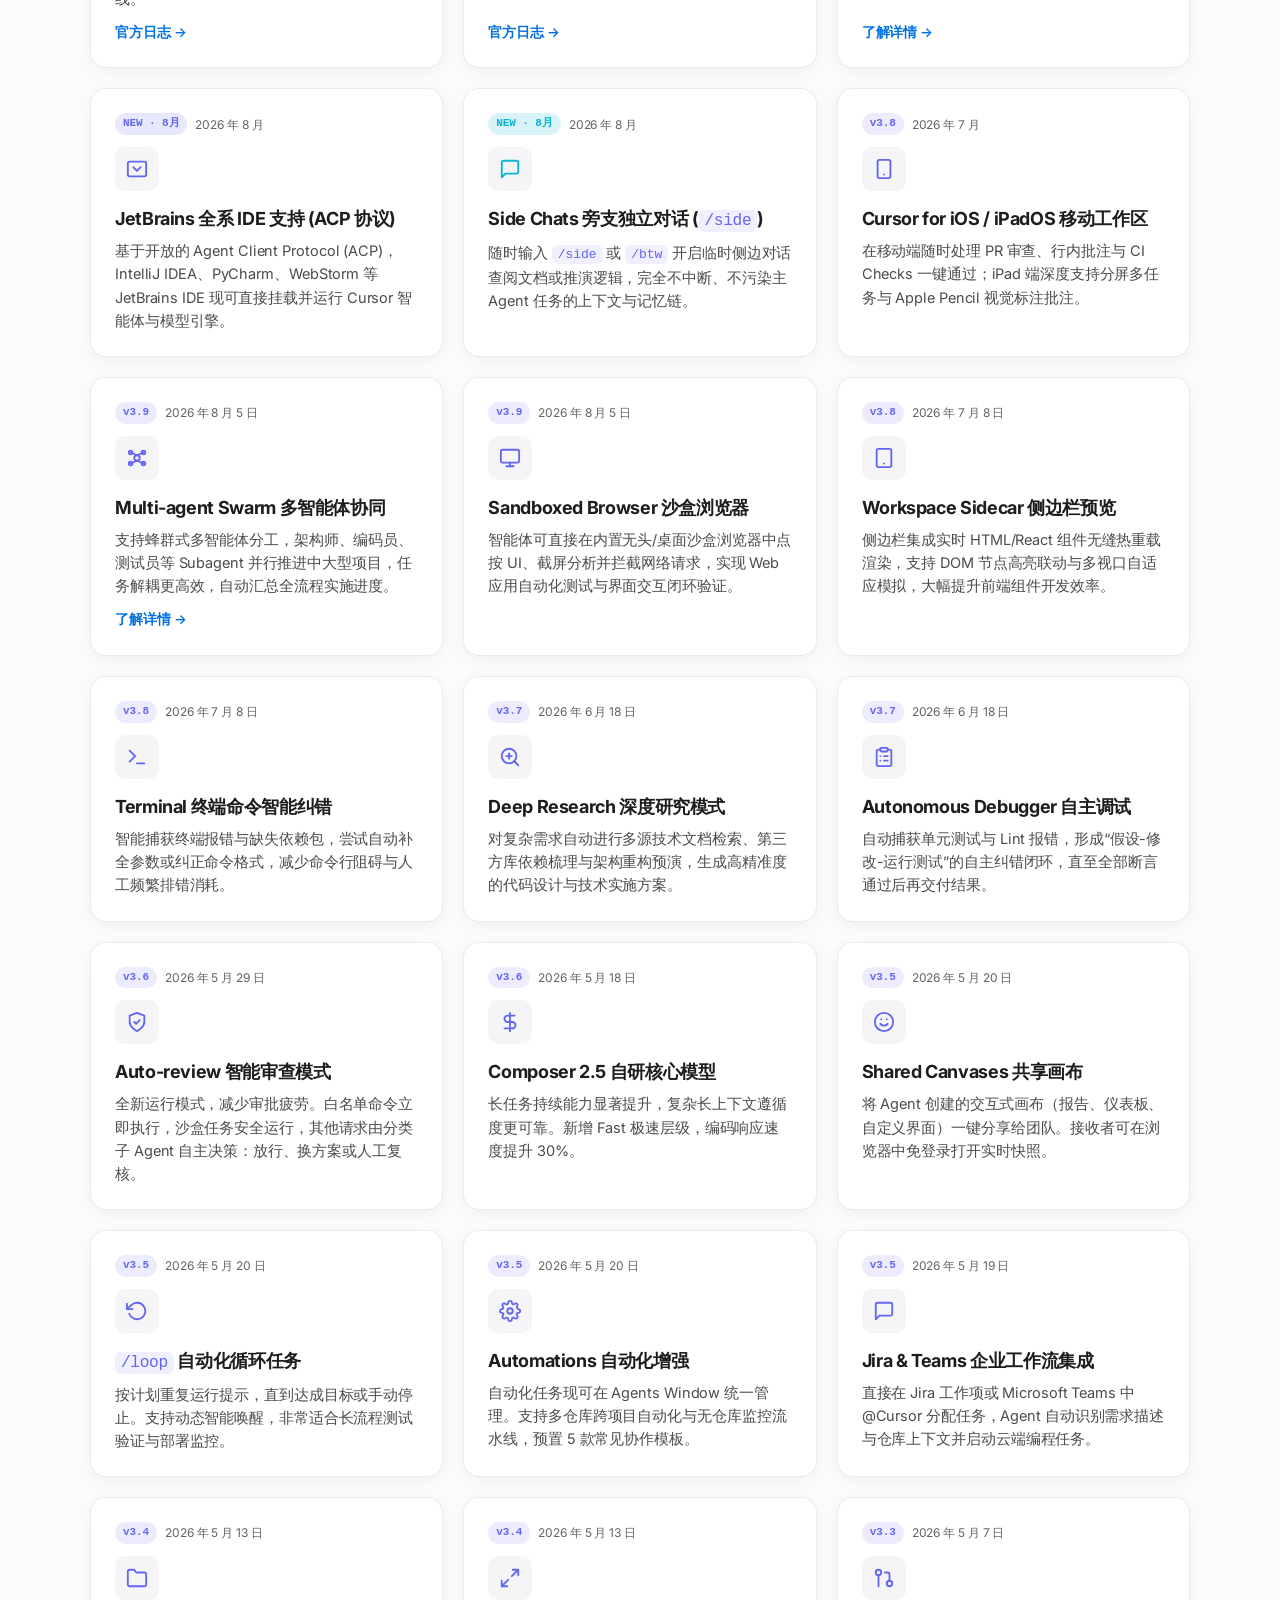
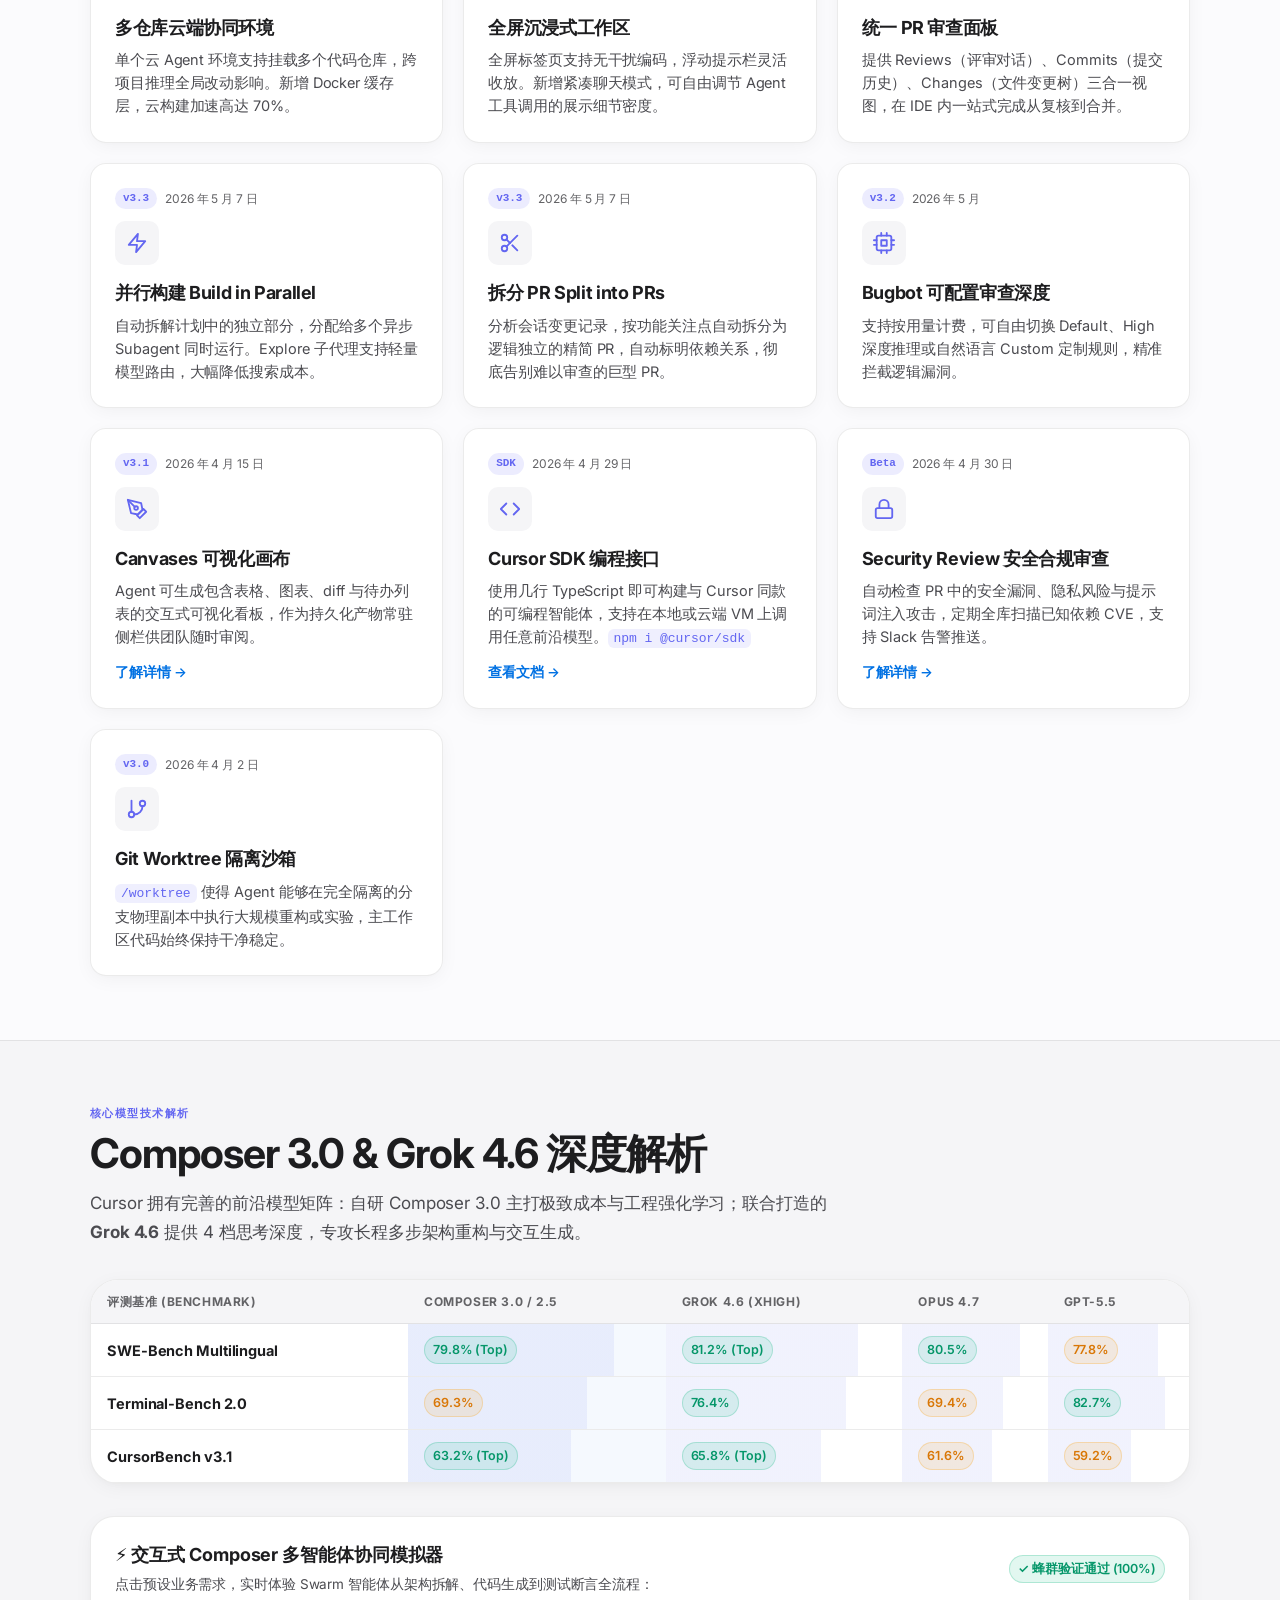
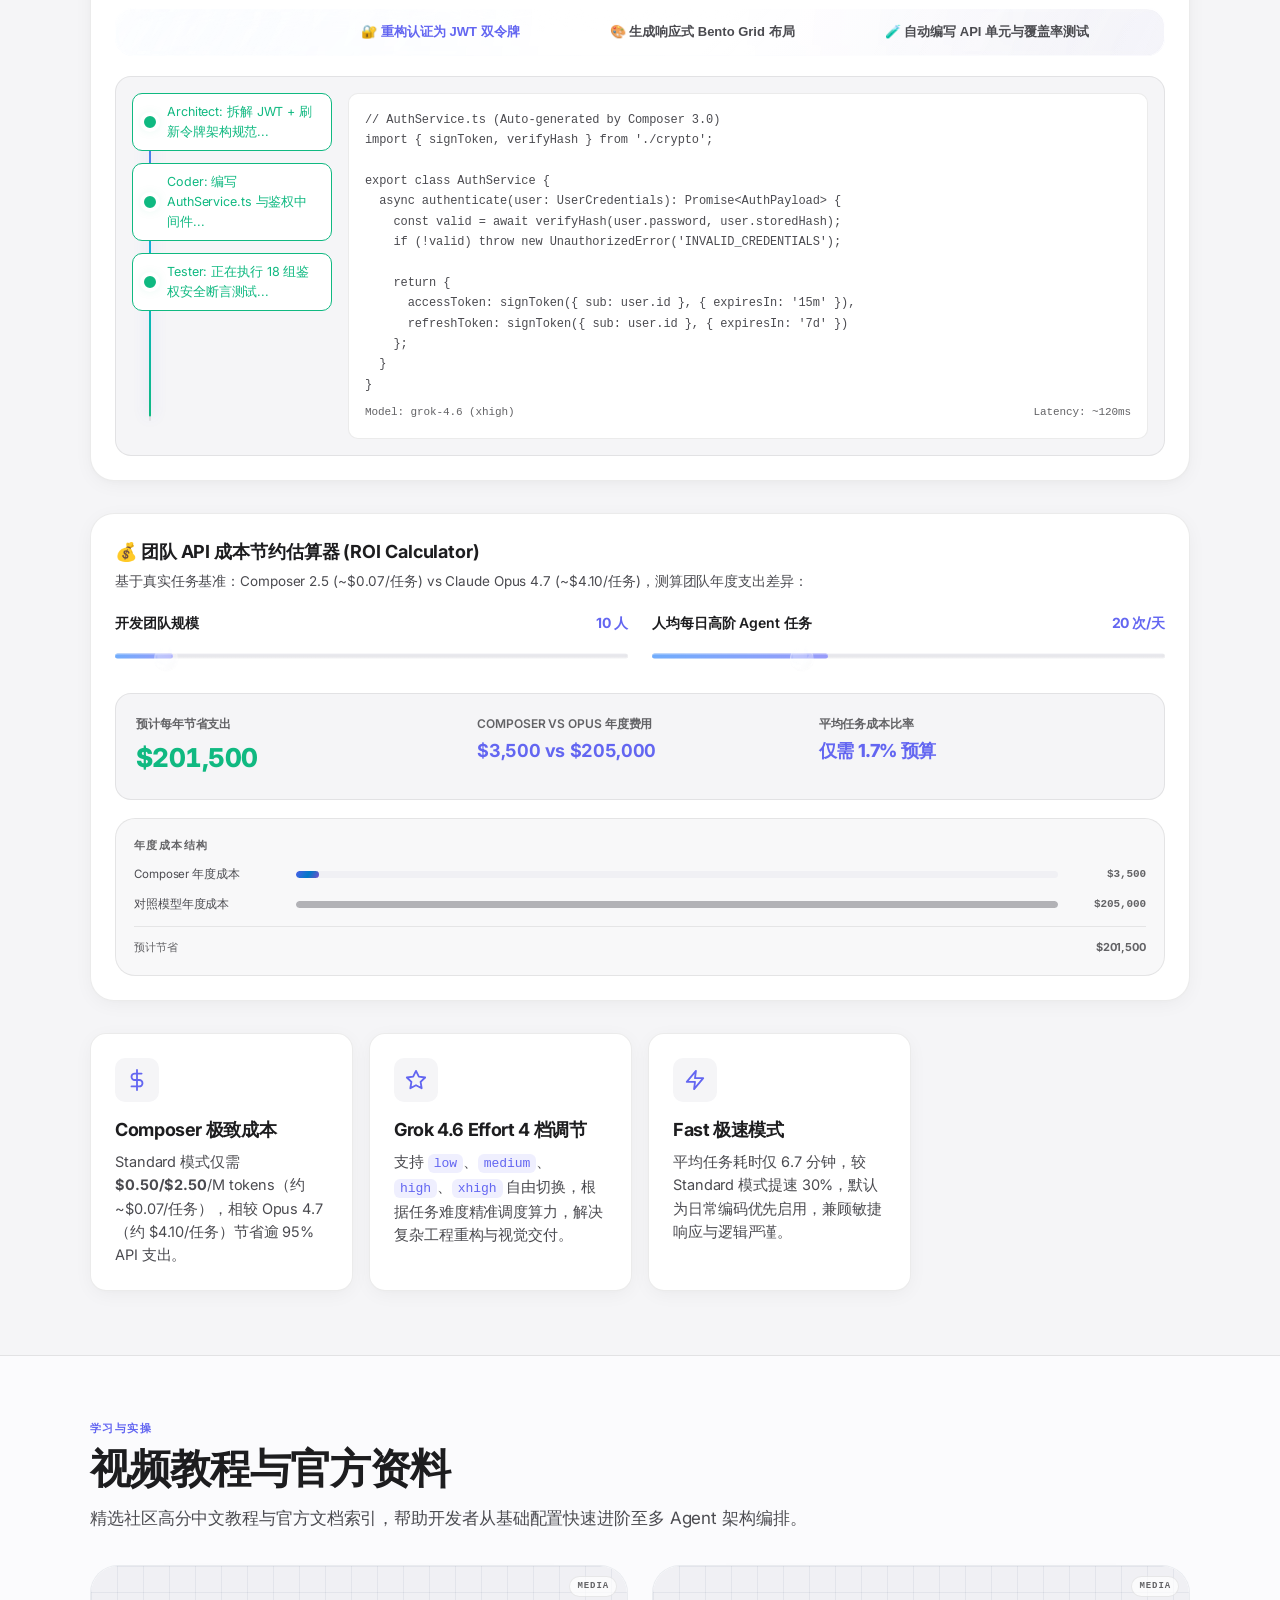
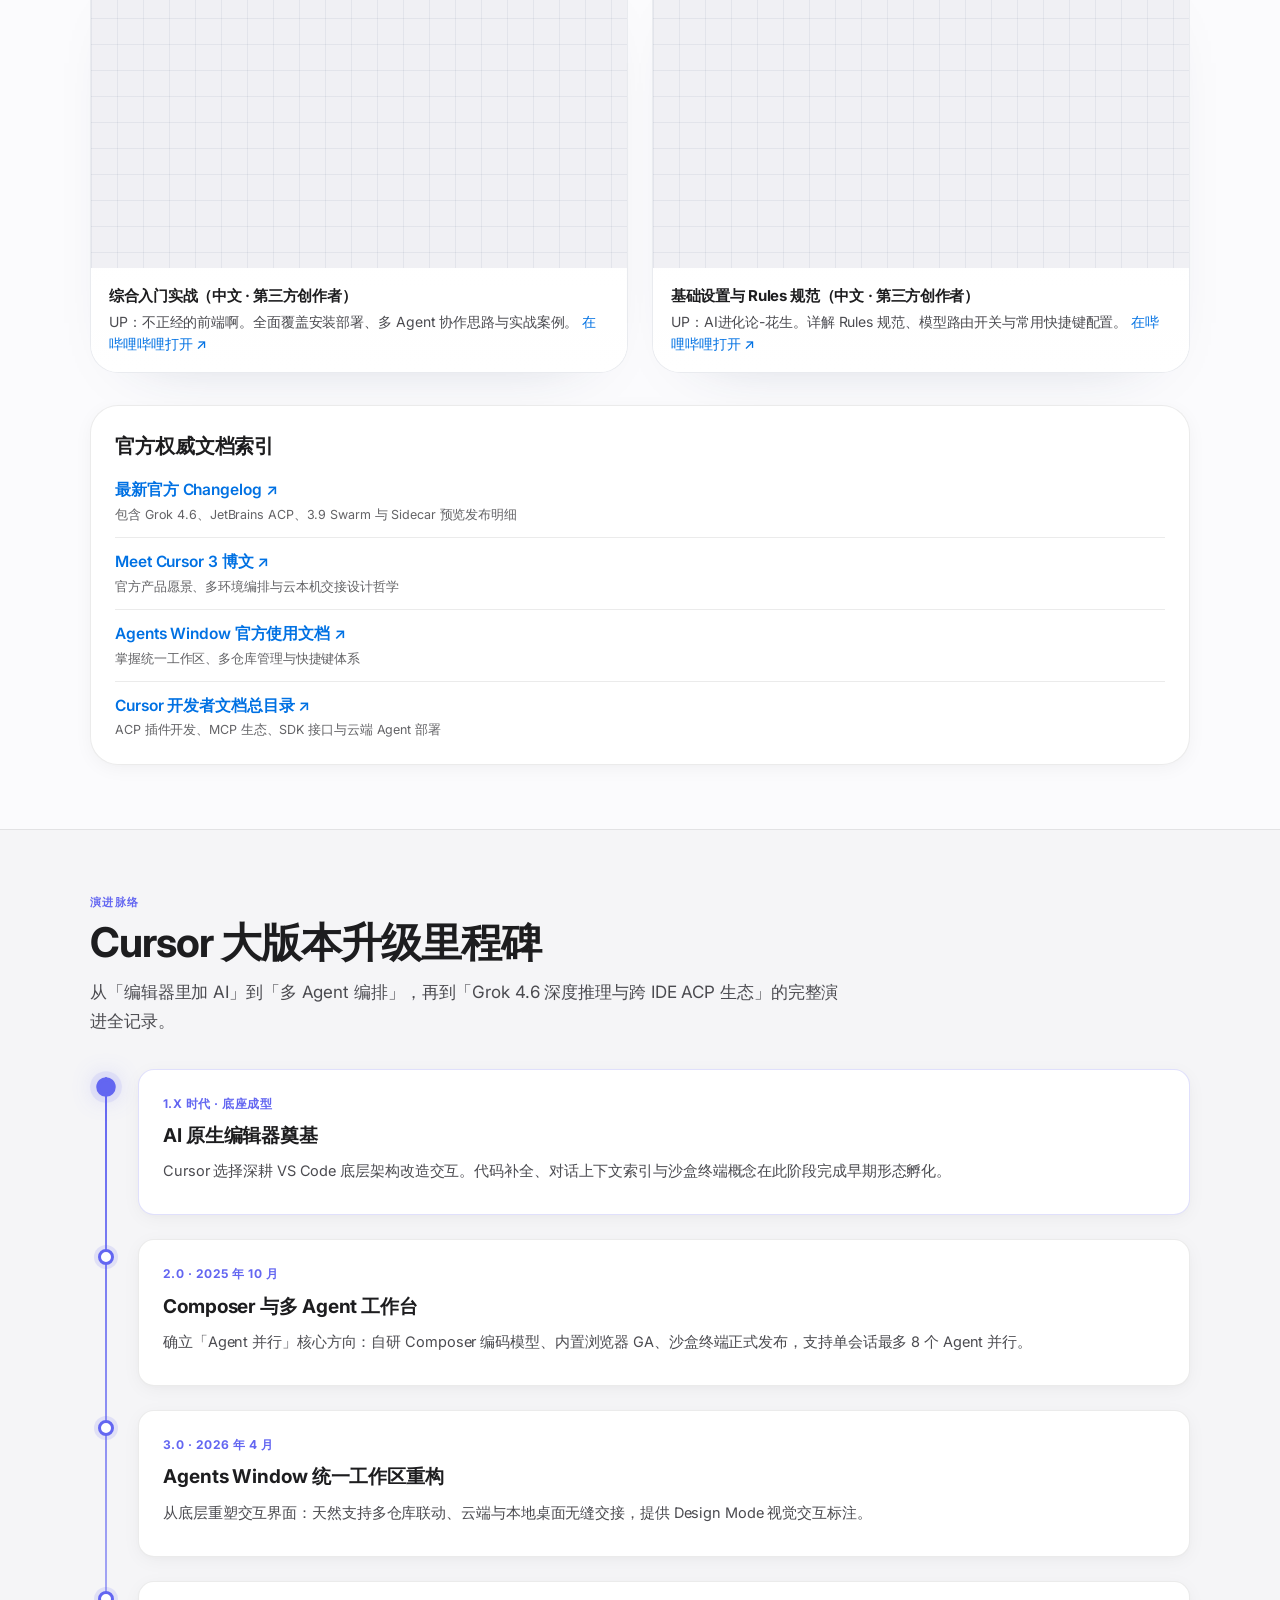
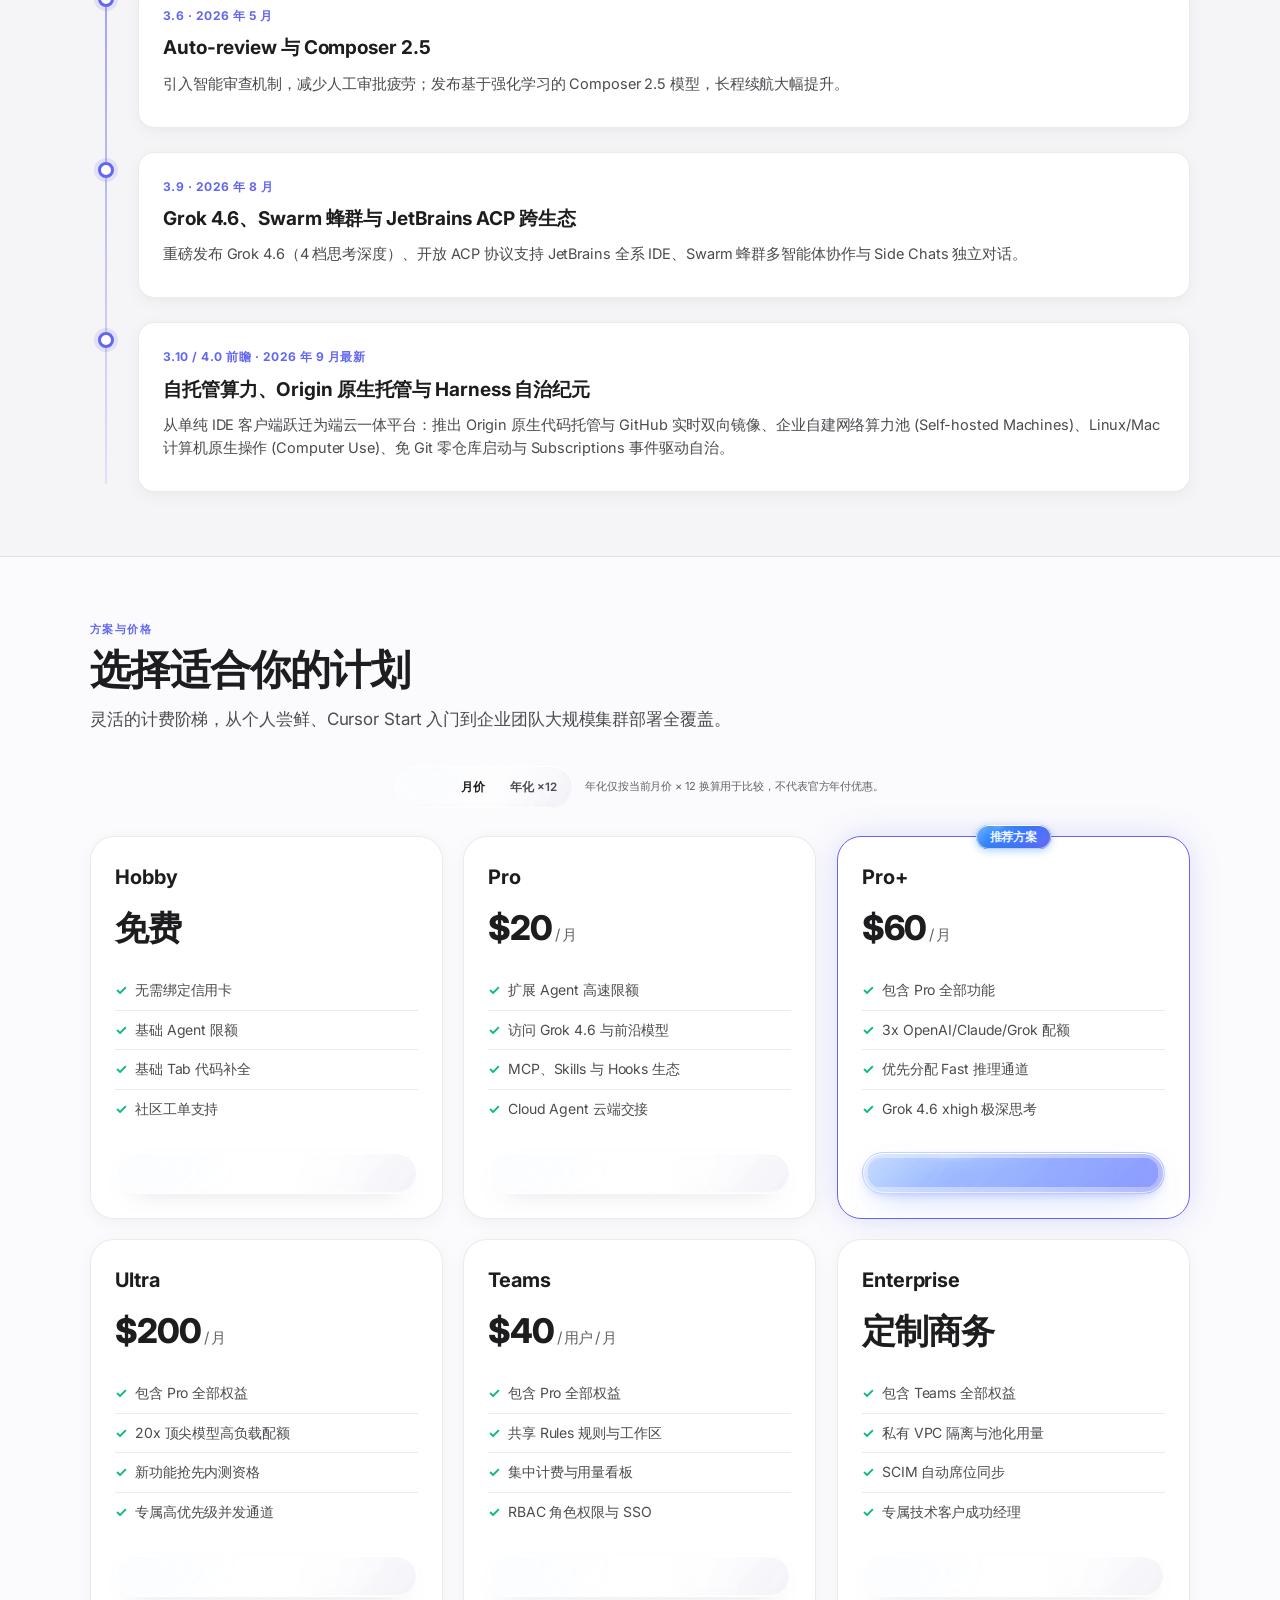
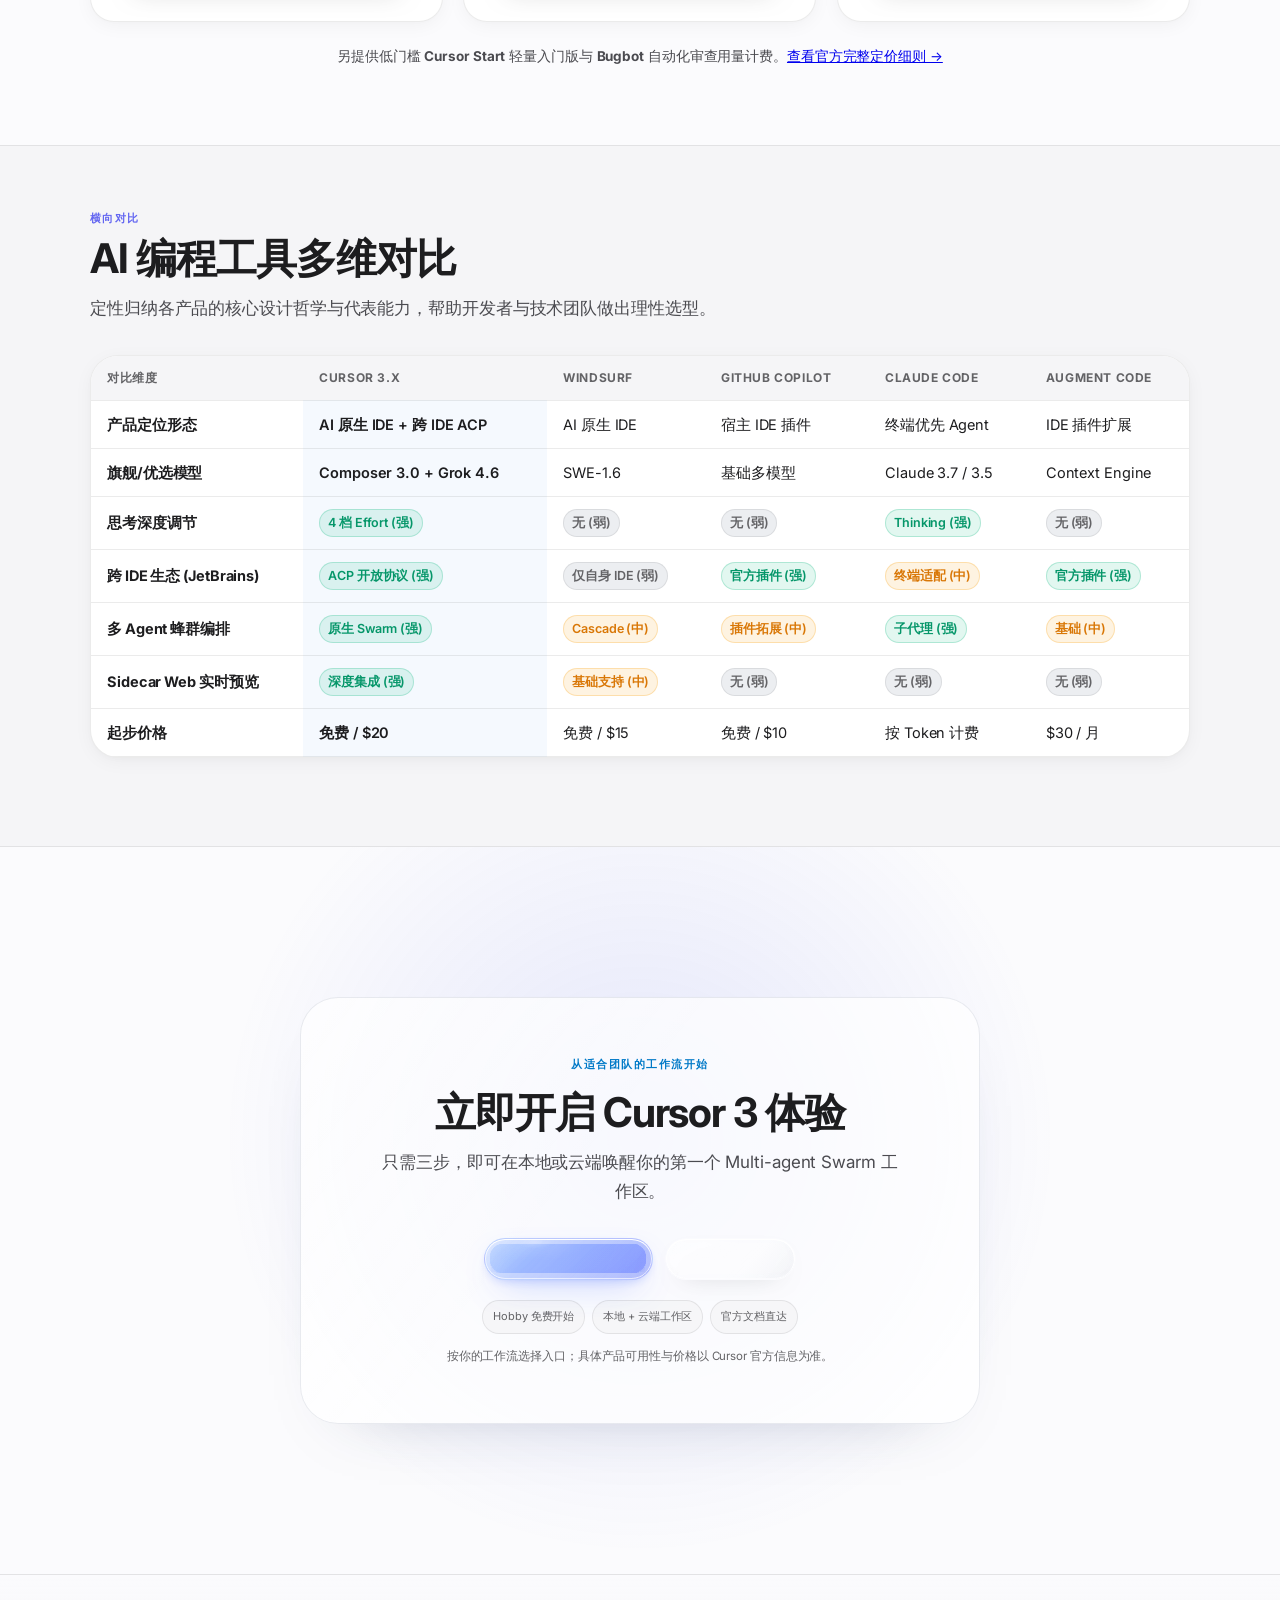
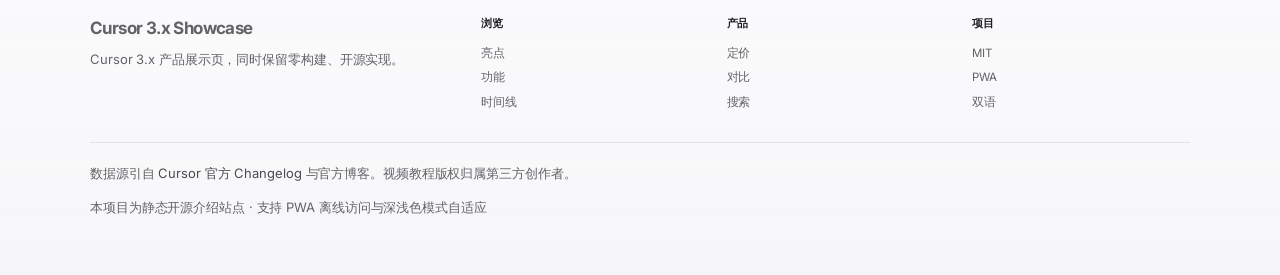
==== commit 9966142e: "chore(seo): align reference demo production metadata" ====
--- a/index.html
+++ b/index.html
@@ -13,9 +13,11 @@
   <head>
     <meta charset="UTF-8" />
     <meta name="viewport" content="width=device-width, initial-scale=1" />
+    <meta name="robots" content="index,follow,max-image-preview:large" />
+    <meta name="application-name" content="Vanilla Product Experience" />
     <!-- TEMPLATE:EDIT — Site Metadata & SEO -->
     <!-- DEMO:CURSOR — Default meta values -->
-    <meta name="description" content="Cursor 3.x 介绍页：Grok 4.6、JetBrains ACP、Multi-agent Swarm、Deep Research、Sidecar 预览、Auto-review、Composer 3.0、定价方案、竞品对比。3.0→3.9 演进全记录。" />
+    <meta name="description" content="Vanilla Product Experience（VPE）的 Cursor 3.x Reference Demo：展示 Grok 4.6、多智能体工作流、真实 Liquid Glass 折射、WebGL Ambient、整站动效与响应式 Product UI。" />
     <meta name="theme-color" content="#08090e" media="(prefers-color-scheme: dark)" />
     <meta name="theme-color" content="#fbfbfd" media="(prefers-color-scheme: light)" />
     
@@ -24,23 +26,52 @@
     <link rel="apple-touch-icon" href="assets/icons/icon-192.png" />
     <link rel="manifest" href="manifest.json" />
     
-    <!-- Multi-language Alternate -->
-    <link rel="alternate" hreflang="zh-CN" href="/" />
-    <link rel="alternate" hreflang="en" href="/en/" />
-
-    <!-- Open Graph -->
+    <!-- Canonical & language alternates — TEMPLATE:EDIT when deploying a fork -->
+    <link rel="canonical" href="https://linkingoscar.github.io/Vanilla-Product-Experience/" />
+    <link rel="alternate" hreflang="zh-CN" href="https://linkingoscar.github.io/Vanilla-Product-Experience/" />
+    <link rel="alternate" hreflang="en" href="https://linkingoscar.github.io/Vanilla-Product-Experience/en/" />
+    <link rel="alternate" hreflang="x-default" href="https://linkingoscar.github.io/Vanilla-Product-Experience/" />
+    <link rel="sitemap" type="application/xml" href="https://linkingoscar.github.io/Vanilla-Product-Experience/sitemap.xml" />
+
+    <!-- Open Graph / social preview -->
     <meta property="og:type" content="website" />
-    <meta property="og:title" content="Cursor 3.x · 完整功能介绍" />
-    <meta property="og:description" content="Cursor 3.x 全功能介绍：Grok 4.6、JetBrains ACP、Multi-agent Swarm、Deep Research、Sidecar 预览、Auto-review、Composer 3.0、定价方案" />
+    <meta property="og:site_name" content="Vanilla Product Experience" />
+    <meta property="og:title" content="Cursor 3.x Reference Demo · Vanilla Product Experience" />
+    <meta property="og:description" content="Vanilla Product Experience（VPE）的 Cursor 3.x Reference Demo：展示 Grok 4.6、多智能体工作流、真实 Liquid Glass 折射、WebGL Ambient、整站动效与响应式 Product UI。" />
+    <meta property="og:url" content="https://linkingoscar.github.io/Vanilla-Product-Experience/" />
     <meta property="og:locale" content="zh_CN" />
-    <meta property="og:image" content="assets/icons/icon-512.png" />
-    
+    <meta property="og:locale:alternate" content="en_US" />
+    <meta property="og:image" content="https://linkingoscar.github.io/Vanilla-Product-Experience/assets/icons/icon-512.png" />
+    <meta property="og:image:alt" content="Vanilla Product Experience · Cursor 3.x Reference Demo" />
+
+    <meta name="twitter:card" content="summary_large_image" />
+    <meta name="twitter:title" content="Cursor 3.x Reference Demo · Vanilla Product Experience" />
+    <meta name="twitter:description" content="Vanilla Product Experience（VPE）的 Cursor 3.x Reference Demo：展示 Grok 4.6、多智能体工作流、真实 Liquid Glass 折射、WebGL Ambient、整站动效与响应式 Product UI。" />
+    <meta name="twitter:image" content="https://linkingoscar.github.io/Vanilla-Product-Experience/assets/icons/icon-512.png" />
+    <meta name="twitter:image:alt" content="Vanilla Product Experience · Cursor 3.x Reference Demo" />
+
+    <script type="application/ld+json">
+{
+      "@context": "https://schema.org",
+      "@type": "WebPage",
+      "name": "Cursor 3.x Reference Demo · Vanilla Product Experience",
+      "url": "https://linkingoscar.github.io/Vanilla-Product-Experience/",
+      "description": "Vanilla Product Experience（VPE）的 Cursor 3.x Reference Demo：展示 Grok 4.6、多智能体工作流、真实 Liquid Glass 折射、WebGL Ambient、整站动效与响应式 Product UI。",
+      "inLanguage": "zh-CN",
+      "isPartOf": {
+            "@type": "WebSite",
+            "name": "Vanilla Product Experience",
+            "url": "https://linkingoscar.github.io/Vanilla-Product-Experience/"
+      }
+}
+    </script>
+
     <!-- Fonts -->
     <link rel="preconnect" href="https://fonts.bunny.net" crossorigin />
     <link href="https://fonts.bunny.net/css?family=inter:400,500,600,700,800|jetbrains-mono:400,500,600,700&display=swap" rel="stylesheet" />
     
     <link rel="stylesheet" href="assets/css/style.css?v=3.10.0" />
-    <title>Cursor 3.x · 完整功能介绍</title>
+    <title>Cursor 3.x Reference Demo · Vanilla Product Experience</title>
   </head>
   <body>
     <!-- 动态流光壁纸与噪点 -->
--- a/assets/css/style.css
+++ b/assets/css/style.css
@@ -1,1913 +1,117 @@
-/**
- * Cursor 3.x Visual Introduction & Production-Ready Static Landing Page Template
- * Built on ui-ux-pro-max + web-design-guidelines standards
- * Optimized, Modular, Accessible (WCAG 2.2 AA) & Zero-Build Vanilla Architecture
- * 
- * 💡 [TEMPLATE RE-SKINNING GUIDE / 二次开发换肤指引]:
- * 1. Brand Accent: Change --blue, --blue-hover, --blue-glow for primary brand color.
- * 2. Backgrounds: Adjust --bg-app, --bg-surface (Light Mode) and [data-theme="dark"] tokens below.
- * 3. Typography: Change --font-sans and --font-mono to your product font stack.
- * 4. Cards & Borders: Adjust --radius-*, --glass-bg, and --shadow-* variables.
+/*
+ * Vanilla Product Experience v1.0.0 stylesheet entrypoint.
+ *
+ * The production template stylesheet is preserved in style-base.css.
+ * Enhancement layers are removable and ordered by responsibility:
+ *   1) Liquid Glass optical primitives
+ *   2) cross-browser refraction renderer
+ *   3) visible Liquid Glass product components
+ *   4) Ambient Particle Interaction Field beneath the functional layer
+ *   5) Site Motion choreography coordinating the entire experience
+ *   6) Product UI / Art Direction layer for IA, brand, proof, media & conversion
+ *   7) Cross-layer experience integration and responsive hardening
  */
+@import url("./style-base.css?v=3.10.0");
+@import url("./liquid-glass.css?v=0.1.2");
+@import url("./liquid-glass-v2.css?v=0.2.0");
+@import url("./liquid-glass-components.css?v=0.3.0");
+@import url("./ambient-particles.css?v=0.1.0");
+@import url("./site-motion.css?v=0.1.0");
+@import url("./product-ui.css?v=0.1.0");
+@import url("./product-ui-media.css?v=0.1.0");
+@import url("./experience-integration.css?v=1.0.0");
 
-/* ==========================================================================
-   1. Design Tokens & CSS Variables (Template Theme System)
-   ========================================================================== */
-:root {
-  /* Brand Accent Colors (Customizable) */
-  --blue: #0071e3;
-  --blue-hover: #0077ed;
-  --blue-glow: rgba(0, 113, 227, 0.3);
-  --indigo: #6366f1;
-  --violet: #8b5cf6;
-  --cyan: #06b6d4;
-  --emerald: #10b981;
-  --amber: #f59e0b;
-  --rose: #f43f5e;
-
-  /* Theme Surfaces (Light Mode) */
-  --bg-app: #fbfbfd;
-  --bg-tint: #f5f5f7;
-  --bg-surface: #ffffff;
-  --bg-subtle: #f0f0f4;
-  
-  /* Text Contrast Hierarchy (WCAG 2.2 AA compliant >= 4.5:1) */
-  --text-main: #1d1d1f;          /* 16:1 against #fbfbfd */
-  --text-secondary: #4b4b50;     /* 7.2:1 against #fbfbfd */
-  --text-tertiary: #636366;      /* 4.8:1 against #fbfbfd */
-  
-  /* Borders & Glassmorphism */
-  --separator: rgba(0, 0, 0, 0.08);
-  --border-subtle: rgba(0, 0, 0, 0.06);
-  --border-focus: #0071e3;
-  --glass-bg: rgba(255, 255, 255, 0.72);
-  --glass-border: rgba(255, 255, 255, 0.8);
-  --glass-highlight: rgba(255, 255, 255, 0.95);
-  
-  /* 4px/8px Spatial Scale Tokens */
-  --space-1: 4px;
-  --space-2: 8px;
-  --space-3: 12px;
-  --space-4: 16px;
-  --space-5: 20px;
-  --space-6: 24px;
-  --space-8: 32px;
-  --space-10: 40px;
-  --space-12: 48px;
-  --space-16: 64px;
-  --space-20: 80px;
-  
-  /* Radii */
-  --radius-xs: 6px;
-  --radius-sm: 10px;
-  --radius-md: 16px;
-  --radius-lg: 24px;
-  --radius-xl: 32px;
-  --radius-full: 9999px;
-  
-  /* Elevation Shadows */
-  --shadow-sm: 0 1px 3px rgba(0, 0, 0, 0.04);
-  --shadow-card: 0 4px 20px -2px rgba(0, 0, 0, 0.05), 0 2px 6px -1px rgba(0, 0, 0, 0.02);
-  --shadow-hover: 0 16px 36px -4px rgba(0, 0, 0, 0.1), 0 4px 12px -2px rgba(0, 0, 0, 0.04);
-  --shadow-glow: 0 0 32px -4px rgba(0, 113, 227, 0.28);
-
-  /* Typography */
-  --font-sans: "Inter", system-ui, -apple-system, BlinkMacSystemFont, "Segoe UI", Roboto, sans-serif;
-  --font-mono: "JetBrains Mono", ui-monospace, SFMono-Regular, Menlo, Monaco, Consolas, monospace;
-  
-  /* Layout Sizing */
-  --max: 1100px;
-  --header-h: 56px;
-  --transition-fast: 0.18s cubic-bezier(0.4, 0, 0.2, 1);
-  --transition-smooth: 0.28s cubic-bezier(0.34, 1.56, 0.64, 1);
-  --transition-theme: 0.3s ease;
-}
-
-/* Dark Mode Tokens (Default or Active) */
-[data-theme="dark"] {
-  --bg-app: #08090e;
-  --bg-tint: #10121c;
-  --bg-surface: #141724;
-  --bg-subtle: #1b1f30;
-  
-  --text-main: #f5f5f7;          /* 18:1 against #08090e */
-  --text-secondary: #a8a8b3;     /* 8.5:1 against #08090e */
-  --text-tertiary: #82828e;      /* 5.1:1 against #08090e */
-  
-  --separator: rgba(255, 255, 255, 0.08);
-  --border-subtle: rgba(255, 255, 255, 0.06);
-  --border-focus: #6366f1;
-  --glass-bg: rgba(16, 18, 28, 0.75);
-  --glass-border: rgba(255, 255, 255, 0.1);
-  --glass-highlight: rgba(255, 255, 255, 0.2);
-  
-  --shadow-card: 0 4px 24px -2px rgba(0, 0, 0, 0.45);
-  --shadow-hover: 0 20px 48px -6px rgba(0, 0, 0, 0.65), 0 0 24px -4px rgba(99, 102, 241, 0.25);
-  --shadow-glow: 0 0 40px -4px rgba(99, 102, 241, 0.4);
-}
-
-/* ==========================================================================
-   2. Reset, Base & Accessibility Setup
-   ========================================================================== */
-*, *::before, *::after {
-  box-sizing: border-box;
-}
-
-html {
-  scroll-behavior: smooth;
-  scroll-padding-top: calc(var(--header-h) + var(--space-8));
-  -webkit-text-size-adjust: 100%;
-}
-
-section[id], [id] {
-  scroll-margin-top: calc(var(--header-h) + var(--space-8));
-}
-
-body {
-  margin: 0;
-  font-family: var(--font-sans);
-  font-size: 16px;
-  line-height: 1.6;
-  letter-spacing: -0.012em;
-  background-color: var(--bg-app);
-  color: var(--text-main);
-  -webkit-font-smoothing: antialiased;
-  -moz-osx-font-smoothing: grayscale;
-  transition: background-color var(--transition-theme), color var(--transition-theme);
-  overflow-x: hidden;
-}
-
-/* Skip link for keyboard accessibility */
-.skip-link {
-  position: fixed;
-  left: -9999px;
-  top: var(--space-4);
-  z-index: 1000;
-  padding: var(--space-2) var(--space-4);
-  background: var(--blue);
-  color: #fff;
-  font-weight: 600;
-  font-size: 14px;
-  border-radius: var(--radius-sm);
-  box-shadow: var(--shadow-hover);
-  text-decoration: none;
-}
-
-.skip-link:focus-visible {
-  left: var(--space-4);
-  outline: 3px solid var(--violet);
-  outline-offset: 2px;
-}
-
-/* Accessibility Focus Ring Standards */
-:focus-visible {
-  outline: 2px solid var(--border-focus);
-  outline-offset: 3px;
-}
-
-/* Container Structure */
-.container {
-  width: min(100% - var(--space-8), var(--max));
-  margin-inline: auto;
-}
-
-@media (max-width: 640px) {
-  .container {
-    width: min(100% - var(--space-6), var(--max));
+/* Navigation capacity / browser-zoom resilience.
+   English labels are materially wider than Chinese labels. Keep the language
+   switcher as a non-negotiable control: expand the desktop rail, progressively
+   remove non-essential runtime status, then enter Mobile Island before the
+   navigation can push the language control beyond the viewport. */
+@media (min-width: 1121px) {
+  .island {
+    width: min(1160px, calc(100% - 32px));
   }
 }
 
-/* ==========================================================================
-   3. Ambient Glowing Background & Noise
-   ========================================================================== */
-.bg-blobs {
-  position: fixed;
-  inset: 0;
-  z-index: -2;
-  overflow: hidden;
-  pointer-events: none;
-}
+@media (min-width: 1121px) and (max-width: 1240px) {
+  .island-nav a {
+    padding-inline: 8px;
+    font-size: 12.5px;
+  }
 
-.blob {
-  position: absolute;
-  filter: blur(100px);
-  opacity: 0.38;
-  will-change: transform, border-radius;
-}
+  .island-status > .is-dot,
+  .island-status > span:not(.is-dot) {
+    display: none !important;
+  }
 
-[data-theme="dark"] .blob {
-  opacity: 0.48;
-}
+  .island-status {
+    gap: 6px !important;
+    flex-shrink: 0 !important;
+  }
 
-.b1 {
-  width: 50vw;
-  height: 50vw;
-  left: -12vw;
-  top: -15vw;
-  background: radial-gradient(circle, rgba(99, 102, 241, 0.8) 0%, rgba(99, 102, 241, 0) 70%);
-  animation: drift1 28s ease-in-out infinite alternate;
-}
+  .island-search-btn {
+    padding-inline: 8px;
+  }
 
-.b2 {
-  width: 48vw;
-  height: 48vw;
-  right: -12vw;
-  top: -8vw;
-  background: radial-gradient(circle, rgba(6, 182, 212, 0.75) 0%, rgba(6, 182, 212, 0) 70%);
-  animation: drift2 32s ease-in-out infinite alternate;
-}
-
-.b3 {
-  width: 42vw;
-  height: 42vw;
-  left: 20vw;
-  bottom: -15vw;
-  background: radial-gradient(circle, rgba(139, 92, 246, 0.7) 0%, rgba(139, 92, 246, 0) 70%);
-  animation: drift3 25s ease-in-out infinite alternate;
-}
-
-.b4 {
-  width: 28vw;
-  height: 28vw;
-  right: 18vw;
-  bottom: 5vw;
-  background: radial-gradient(circle, rgba(244, 63, 94, 0.55) 0%, rgba(244, 63, 94, 0) 70%);
-  animation: drift2 20s ease-in-out infinite alternate-reverse;
-}
-
-@keyframes drift1 {
-  0% { transform: translate(0, 0) scale(1); border-radius: 44% 56% 62% 38% / 48% 42% 58% 52%; }
-  100% { transform: translate(6vw, 5vh) scale(1.12); border-radius: 58% 42% 40% 60% / 52% 58% 42% 48%; }
-}
-
-@keyframes drift2 {
-  0% { transform: translate(0, 0) scale(1.05); border-radius: 52% 48% 44% 56% / 58% 44% 56% 42%; }
-  100% { transform: translate(-6vw, 6vh) scale(0.95); border-radius: 40% 60% 58% 42% / 46% 60% 40% 54%; }
-}
-
-@keyframes drift3 {
-  0% { transform: translate(0, 0) scale(1); }
-  100% { transform: translate(7vw, -5vh) scale(1.15); }
-}
-
-.noise {
-  position: fixed;
-  inset: 0;
-  z-index: -1;
-  pointer-events: none;
-  opacity: 0.032;
-  mix-blend-mode: overlay;
-  background-image: url("data:image/svg+xml,%3Csvg xmlns='http://www.w3.org/2000/svg' width='120' height='120'%3E%3Cfilter id='n'%3E%3CfeTurbulence type='fractalNoise' baseFrequency='0.9'/%3E%3C/filter%3E%3Crect width='100%25' height='100%25' filter='url(%23n)'/%3E%3C/svg%3E");
-}
-
-/* ==========================================================================
-   4. Dynamic Island Floating Navigation
-   ========================================================================== */
-.island {
-  position: fixed;
-  top: 14px;
-  left: 50%;
-  transform: translateX(-50%);
-  z-index: 900;
-  width: min(960px, calc(100% - 32px));
-  height: 52px;
-  border-radius: var(--radius-full);
-  background: var(--glass-bg);
-  backdrop-filter: blur(24px) saturate(180%);
-  -webkit-backdrop-filter: blur(24px) saturate(180%);
-  border: 1px solid var(--glass-border);
-  box-shadow: 0 12px 36px -4px rgba(0, 0, 0, 0.25), inset 0 1px 0 var(--glass-highlight);
-  padding: 0 14px 0 16px;
-  display: flex;
-  align-items: center;
-  transition: all var(--transition-smooth);
-}
-
-[data-theme="dark"] .island {
-  background: rgba(14, 16, 26, 0.82);
-  border-color: rgba(255, 255, 255, 0.1);
-  box-shadow: 0 16px 40px -4px rgba(0, 0, 0, 0.6), inset 0 1px 0 rgba(255, 255, 255, 0.15);
-}
-
-.island-inner {
-  display: flex;
-  align-items: center;
-  justify-content: space-between;
-  gap: 12px;
-  width: 100%;
-}
-
-.island-logo {
-  display: inline-flex;
-  align-items: center;
-  gap: 8px;
-  font-weight: 700;
-  font-size: 14.5px;
-  color: var(--text-main) !important;
-  text-decoration: none !important;
-  letter-spacing: -0.02em;
-  white-space: nowrap !important;
-  flex-shrink: 0 !important;
-}
-
-.island-mark {
-  width: 24px;
-  height: 24px;
-  border-radius: 6px;
-  display: grid;
-  place-items: center;
-  font-weight: 800;
-  font-size: 11.5px;
-  color: #fff;
-  background: linear-gradient(135deg, var(--blue), var(--indigo));
-  box-shadow: 0 2px 8px var(--blue-glow);
-  flex-shrink: 0 !important;
-}
-
-.logo-ver {
-  display: inline-block;
-  margin-left: 2px;
-  font-size: 0.75em;
-  font-weight: 700;
-  color: var(--indigo);
-  vertical-align: super;
-  white-space: nowrap !important;
-}
-
-.island-nav {
-  display: flex;
-  align-items: center;
-  gap: 4px;
-  flex-shrink: 1;
-}
-
-.island-nav a {
-  font-size: 13px;
-  color: var(--text-secondary) !important;
-  text-decoration: none !important;
-  font-weight: 500;
-  padding: 6px 10px;
-  border-radius: var(--radius-full);
-  transition: all var(--transition-fast);
-  white-space: nowrap !important;
-  flex-shrink: 0 !important;
-  line-height: 1;
-  display: inline-block;
-}
-
-.island-nav a:hover {
-  color: var(--text-main) !important;
-  background: rgba(255, 255, 255, 0.08);
-}
-
-[data-theme="light"] .island-nav a:hover {
-  background: rgba(0, 0, 0, 0.05);
-}
-
-.island-nav a.is-active {
-  color: var(--text-main) !important;
-  background: rgba(99, 102, 241, 0.14);
-  font-weight: 600;
-}
-
-.island-status {
-  display: inline-flex;
-  align-items: center;
-  gap: 8px;
-  font-size: 12px;
-  color: var(--text-secondary);
-  font-family: var(--font-mono);
-  white-space: nowrap !important;
-  flex-shrink: 0 !important;
-}
-
-.is-dot {
-  width: 7px;
-  height: 7px;
-  border-radius: 50%;
-  background: var(--emerald);
-  box-shadow: 0 0 8px var(--emerald);
-  position: relative;
-  flex-shrink: 0 !important;
-}
-
-.is-dot::after {
-  content: "";
-  position: absolute;
-  inset: -3px;
-  border-radius: 50%;
-  border: 1.5px solid var(--emerald);
-  opacity: 0.6;
-  animation: pulseDot 2s cubic-bezier(0.4, 0, 0.6, 1) infinite;
-}
-
-@keyframes pulseDot {
-  0%, 100% { transform: scale(1); opacity: 0.6; }
-  50% { transform: scale(1.6); opacity: 0; }
-}
-
-/* Island Search Button (⌘K) */
-.island-search-btn {
-  display: inline-flex;
-  align-items: center;
-  gap: 6px;
-  padding: 5px 10px;
-  border-radius: var(--radius-full);
-  background: rgba(255, 255, 255, 0.06);
-  border: 1px solid var(--separator);
-  color: var(--text-secondary);
-  font-size: 12px;
-  font-weight: 500;
-  cursor: pointer;
-  white-space: nowrap !important;
-  flex-shrink: 0 !important;
-  text-decoration: none !important;
-  transition: all var(--transition-fast);
-}
-
-[data-theme="light"] .island-search-btn {
-  background: rgba(0, 0, 0, 0.04);
-}
-
-.island-search-btn:hover {
-  color: var(--text-main);
-  background: rgba(255, 255, 255, 0.12);
-  border-color: var(--indigo);
-  box-shadow: 0 0 12px rgba(99, 102, 241, 0.2);
-}
-
-.island-search-btn kbd {
-  font-size: 11px;
-  padding: 1px 5px;
-  background: rgba(255, 255, 255, 0.08);
-  border: 1px solid var(--separator);
-  border-radius: 4px;
-  white-space: nowrap !important;
-  color: var(--text-tertiary);
-  line-height: 1;
-}
-
-.lang-badge {
-  display: inline-flex;
-  align-items: center;
-  padding: 3px 8px;
-  font-size: 11.5px;
-  font-weight: 600;
-  color: var(--text-secondary) !important;
-  border: 1px solid var(--separator);
-  border-radius: var(--radius-full);
-  text-decoration: none !important;
-  white-space: nowrap !important;
-  flex-shrink: 0 !important;
-  transition: all var(--transition-fast);
-}
-
-.lang-badge:hover {
-  color: var(--blue) !important;
-  border-color: var(--blue);
-  background: rgba(0, 113, 227, 0.08);
-}
-
-@media (max-width: 880px) {
-  .island-nav {
-    display: none;
+  .lang-badge {
+    display: inline-flex !important;
+    flex-shrink: 0 !important;
   }
 }
 
-/* ==========================================================================
-   5. Standardized Button System (Linear & Apple Style)
-   ========================================================================== */
-a.btn, .btn {
-  display: inline-flex;
-  align-items: center;
-  justify-content: center;
-  gap: 8px;
-  height: 42px;
-  padding: 0 20px;
-  border-radius: var(--radius-full);
-  font-family: var(--font-sans);
-  font-size: 14.5px;
-  font-weight: 600;
-  line-height: 1;
-  text-decoration: none !important;
-  border: 1px solid transparent;
-  cursor: pointer;
-  outline: none;
-  transition: transform var(--transition-fast), box-shadow var(--transition-fast), background var(--transition-fast), border-color var(--transition-fast), filter var(--transition-fast);
-  user-select: none;
-  white-space: nowrap !important;
-  flex-shrink: 0;
-  box-sizing: border-box;
-}
+@media (max-width: 1120px) {
+  .island {
+    width: calc(100% - 24px) !important;
+    padding-inline: 10px !important;
+  }
 
-a.btn:hover, .btn:hover {
-  text-decoration: none !important;
-}
+  .island-inner {
+    gap: 8px !important;
+  }
 
-a.btn:active, .btn:active {
-  transform: scale(0.98);
-}
+  .island-nav {
+    display: none !important;
+  }
 
-.btn svg {
-  width: 16px;
-  height: 16px;
-  flex-shrink: 0;
-  display: block;
-}
+  .product-mobile-menu-btn {
+    display: inline-flex !important;
+  }
 
-/* Primary Button (Gradient Glow) */
-.btn-primary, .btn-p {
-  background: linear-gradient(135deg, var(--blue) 0%, var(--indigo) 100%) !important;
-  color: #ffffff !important;
-  border: 1px solid rgba(255, 255, 255, 0.2) !important;
-  box-shadow: 0 4px 16px var(--blue-glow), inset 0 1px 0 rgba(255, 255, 255, 0.35);
-}
+  .island-status > span:not(.is-dot),
+  .island-status > .is-dot {
+    display: none !important;
+  }
 
-.btn-primary:hover, .btn-p:hover {
-  transform: translateY(-1px);
-  filter: brightness(1.06);
-  box-shadow: 0 8px 24px var(--shadow-glow), inset 0 1px 0 rgba(255, 255, 255, 0.45);
-}
+  .island-status {
+    gap: 5px !important;
+    flex-shrink: 0 !important;
+  }
 
-.btn-primary:active, .btn-p:active {
-  transform: translateY(0) scale(0.98);
-}
+  .island-search-btn {
+    width: 34px;
+    height: 34px;
+    padding: 0 !important;
+    justify-content: center;
+  }
 
-/* Secondary Button (Glass & Capsule) */
-.btn-secondary, .btn-g {
-  background: rgba(255, 255, 255, 0.06) !important;
-  color: var(--text-main) !important;
-  border: 1px solid var(--separator) !important;
-  backdrop-filter: blur(16px);
-  -webkit-backdrop-filter: blur(16px);
-  box-shadow: var(--shadow-sm);
-}
+  .island-search-btn > span,
+  .island-search-btn > kbd {
+    display: none !important;
+  }
 
-[data-theme="light"] .btn-secondary,
-[data-theme="light"] .btn-g {
-  background: rgba(0, 0, 0, 0.04) !important;
-}
-
-.btn-secondary:hover, .btn-g:hover {
-  transform: translateY(-1px);
-  background: rgba(255, 255, 255, 0.12) !important;
-  border-color: rgba(99, 102, 241, 0.4) !important;
-  box-shadow: var(--shadow-card);
-}
-
-.btn-secondary:active, .btn-g:active {
-  transform: translateY(0) scale(0.98);
-}
-
-.hero-actions {
-  display: flex;
-  align-items: center;
-  flex-wrap: wrap;
-  gap: 12px;
-  margin-bottom: var(--space-5);
-}
-
-/* ==========================================================================
-   6. Hero Section & Modern IDE Mockup
-   ========================================================================== */
-.hero {
-  padding: calc(var(--header-h) + var(--space-12)) 0 var(--space-16);
-  position: relative;
-}
-
-.hero-grid {
-  display: grid;
-  gap: var(--space-10);
-  align-items: center;
-}
-
-@media (min-width: 960px) {
-  .hero-grid {
-    grid-template-columns: 1.08fr 0.92fr;
-    gap: var(--space-8);
+  .lang-badge {
+    display: inline-flex !important;
+    flex-shrink: 0 !important;
   }
 }
 
-.eyebrow {
-  font-size: 13px;
-  font-weight: 600;
-  color: var(--indigo);
-  text-transform: uppercase;
-  letter-spacing: 0.06em;
-  margin: 0 0 var(--space-3);
-  display: inline-flex;
-  align-items: center;
-  gap: var(--space-2);
+/* iOS can keep :hover sticky after a tap; do not let the generic touch rule
+   erase the desktop centering transform of the Hero glass controller. */
+html[data-lg-device="touch"] .lg-hero-controller.lg-surface:hover {
+  transform: translateX(-50%);
 }
 
-.hero h1 {
-  font-size: clamp(36px, 4.8vw, 54px);
-  line-height: 1.12;
-  font-weight: 800;
-  letter-spacing: -0.035em;
-  margin: 0 0 var(--space-5);
-  color: var(--text-main);
-}
-
-.hero-title-gradient {
-  background: linear-gradient(135deg, var(--blue) 0%, var(--indigo) 50%, var(--violet) 100%);
-  -webkit-background-clip: text;
-  -webkit-text-fill-color: transparent;
-}
-
-.lead {
-  font-size: clamp(17px, 1.8vw, 19px);
-  line-height: 1.6;
-  font-weight: 400;
-  color: var(--text-secondary);
-  margin: 0 0 var(--space-6);
-  max-width: 36em;
-}
-
-.font-note {
-  font-size: 12px;
-  color: var(--text-tertiary);
-  margin: 0;
-}
-
-.font-note strong {
-  font-weight: 600;
-  color: var(--text-secondary);
-}
-
-/* Modern IDE Mockup Frame */
-.hero-visual {
-  display: flex;
-  justify-content: center;
-  perspective: 1000px;
-}
-
-.ide-window {
-  width: 100%;
-  max-width: 500px;
-  background: var(--bg-surface);
-  border-radius: var(--radius-lg);
-  border: 1px solid var(--separator);
-  box-shadow: var(--shadow-hover), 0 0 40px rgba(99, 102, 241, 0.12);
-  overflow: hidden;
-  transition: transform var(--transition-smooth), box-shadow var(--transition-smooth);
-}
-
-.ide-window:hover {
-  transform: translateY(-4px) rotateX(1deg);
-  box-shadow: var(--shadow-hover), 0 0 50px rgba(99, 102, 241, 0.25);
-}
-
-.ide-titlebar {
-  display: flex;
-  align-items: center;
-  justify-content: space-between;
-  padding: 10px 14px;
-  background: var(--bg-tint);
-  border-bottom: 1px solid var(--separator);
-}
-
-.traffic-lights {
-  display: flex;
-  gap: 6px;
-}
-
-.traffic-dot {
-  width: 10px;
-  height: 10px;
-  border-radius: 50%;
-}
-
-.traffic-dot.red { background: #ff5f56; }
-.traffic-dot.yellow { background: #ffbd2e; }
-.traffic-dot.green { background: #27c93f; }
-
-.ide-title {
-  font-family: var(--font-mono);
-  font-size: 11.5px;
-  color: var(--text-tertiary);
-  font-weight: 500;
-}
-
-.ide-swarm-pill {
-  display: inline-flex;
-  align-items: center;
-  gap: 5px;
-  padding: 2px 8px;
-  border-radius: var(--radius-full);
-  background: rgba(99, 102, 241, 0.12);
-  color: var(--indigo);
-  font-size: 10.5px;
-  font-weight: 600;
-  font-family: var(--font-mono);
-}
-
-.ide-body {
-  display: grid;
-  grid-template-columns: 140px 1fr;
-  min-height: 220px;
-  background: var(--bg-surface);
-}
-
-.ide-sidebar {
-  background: var(--bg-tint);
-  border-right: 1px solid var(--separator);
-  padding: var(--space-3);
-  display: flex;
-  flex-direction: column;
-  gap: var(--space-2);
-}
-
-.sidebar-label {
-  font-size: 10px;
-  font-weight: 700;
-  text-transform: uppercase;
-  color: var(--text-tertiary);
-  letter-spacing: 0.05em;
-  margin-bottom: 2px;
-}
-
-.agent-item {
-  display: flex;
-  align-items: center;
-  gap: 6px;
-  padding: 5px 8px;
-  border-radius: var(--radius-xs);
-  font-size: 11.5px;
-  font-family: var(--font-mono);
-  color: var(--text-secondary);
-}
-
-.agent-item.active {
-  background: var(--bg-surface);
-  color: var(--indigo);
-  font-weight: 600;
-  box-shadow: var(--shadow-sm);
-}
-
-.agent-status-dot {
-  width: 6px;
-  height: 6px;
-  border-radius: 50%;
-  background: var(--emerald);
-}
-
-.ide-editor {
-  padding: var(--space-3) var(--space-4);
-  font-family: var(--font-mono);
-  font-size: 12px;
-  line-height: 1.65;
-  color: var(--text-secondary);
-  display: flex;
-  flex-direction: column;
-  justify-content: space-between;
-}
-
-.code-line {
-  display: flex;
-  gap: var(--space-2);
-}
-
-.code-num {
-  color: var(--text-tertiary);
-  width: 18px;
-  user-select: none;
-}
-
-.code-kw { color: #f43f5e; font-weight: 600; }
-.code-fn { color: #6366f1; }
-.code-str { color: #10b981; }
-.code-cm { color: var(--text-tertiary); font-style: italic; }
-
-.ide-sidecar-preview {
-  margin-top: var(--space-3);
-  padding: var(--space-2) var(--space-3);
-  border-radius: var(--radius-sm);
-  background: var(--bg-tint);
-  border: 1px solid var(--separator);
-  display: flex;
-  align-items: center;
-  justify-content: space-between;
-  font-size: 11px;
-}
-
-/* ==========================================================================
-   7. Common Section Styles & Typography
-   ========================================================================== */
-.section {
-  padding: var(--space-16) 0;
-  position: relative;
-}
-
-.section-tint {
-  background: var(--bg-tint);
-  border-top: 1px solid var(--separator);
-  border-bottom: 1px solid var(--separator);
-}
-
-.section-label {
-  font-size: 12px;
-  font-weight: 700;
-  text-transform: uppercase;
-  letter-spacing: 0.08em;
-  color: var(--indigo);
-  margin: 0 0 var(--space-2);
-}
-
-.section-title {
-  font-size: clamp(28px, 3.5vw, 38px);
-  line-height: 1.18;
-  font-weight: 700;
-  letter-spacing: -0.03em;
-  margin: 0 0 var(--space-3);
-  color: var(--text-main);
-}
-
-.section-desc {
-  font-size: 17px;
-  line-height: 1.6;
-  color: var(--text-secondary);
-  max-width: 44em;
-  margin: 0 0 var(--space-8);
-}
-
-/* ==========================================================================
-   8. Feature Category Tabs & Bento Grids
-   ========================================================================== */
-.feature-tabs {
-  display: flex;
-  flex-wrap: wrap;
-  gap: var(--space-2);
-  margin-bottom: var(--space-8);
-  padding: var(--space-1);
-  background: var(--bg-subtle);
-  border-radius: var(--radius-full);
-  width: fit-content;
-  max-width: 100%;
-}
-
-.tab-btn {
-  display: inline-flex;
-  align-items: center;
-  gap: 6px;
-  padding: var(--space-2) var(--space-4);
-  border-radius: var(--radius-full);
-  font-size: 13.5px;
-  font-weight: 600;
-  color: var(--text-secondary);
-  background: transparent;
-  border: none;
-  cursor: pointer;
-  transition: all var(--transition-fast);
-}
-
-.tab-btn:hover {
-  color: var(--text-main);
-}
-
-.tab-btn.is-active {
-  background: var(--bg-surface);
-  color: var(--indigo);
-  box-shadow: var(--shadow-sm);
-}
-
-.tab-count {
-  font-size: 11px;
-  padding: 1px 6px;
-  border-radius: var(--radius-full);
-  background: var(--bg-tint);
-  color: var(--text-tertiary);
-}
-
-.tab-btn.is-active .tab-count {
-  background: rgba(99, 102, 241, 0.12);
-  color: var(--indigo);
-}
-
-/* Bento Grid */
-.bento {
-  display: grid;
-  gap: var(--space-4);
-  grid-template-columns: 1fr;
-}
-
-@media (min-width: 680px) {
-  .bento {
-    grid-template-columns: repeat(2, 1fr);
-  }
-}
-
-@media (min-width: 1000px) {
-  .bento {
-    grid-template-columns: repeat(4, 1fr);
-  }
-  .bento-large {
-    grid-column: span 2;
-    grid-row: span 2;
-  }
-  .bento-wide {
-    grid-column: span 2;
-  }
-}
-
-.bento-card, .feature-card {
-  background: var(--bg-surface);
-  border-radius: var(--radius-md);
-  padding: var(--space-6);
-  border: 1px solid var(--separator);
-  box-shadow: var(--shadow-card);
-  transition: transform var(--transition-smooth), box-shadow var(--transition-smooth), border-color var(--transition-fast);
-  display: flex;
-  flex-direction: column;
-  position: relative;
-  overflow: hidden;
-}
-
-.bento-card:hover, .feature-card:hover {
-  transform: translateY(-4px);
-  box-shadow: var(--shadow-hover);
-  border-color: rgba(99, 102, 241, 0.3);
-}
-
-/* Modern SVG Icon Container */
-.svg-icon-wrap {
-  width: 44px;
-  height: 44px;
-  border-radius: var(--radius-sm);
-  display: grid;
-  place-items: center;
-  background: var(--bg-tint);
-  color: var(--indigo);
-  margin-bottom: var(--space-4);
-  transition: transform var(--transition-fast), background var(--transition-fast);
-}
-
-.bento-card:hover .svg-icon-wrap,
-.feature-card:hover .svg-icon-wrap {
-  transform: scale(1.08);
-  background: rgba(99, 102, 241, 0.12);
-}
-
-.svg-icon-wrap svg {
-  width: 22px;
-  height: 22px;
-  stroke-width: 2;
-}
-
-.bento-card h3, .feature-card h3 {
-  font-size: 18px;
-  font-weight: 700;
-  line-height: 1.35;
-  letter-spacing: -0.02em;
-  margin: 0 0 var(--space-2);
-  color: var(--text-main);
-}
-
-.bento-card p, .feature-card p {
-  margin: 0;
-  font-size: 14.5px;
-  line-height: 1.6;
-  color: var(--text-secondary);
-  flex: 1;
-}
-
-.bento-list {
-  list-style: none;
-  padding: 0;
-  margin: var(--space-4) 0 0;
-}
-
-.bento-list li {
-  font-size: 13.5px;
-  color: var(--text-secondary);
-  padding: 4px 0 4px 18px;
-  position: relative;
-}
-
-.bento-list li::before {
-  content: "→";
-  position: absolute;
-  left: 0;
-  color: var(--indigo);
-  font-weight: 700;
-}
-
-/* Feature Grid with 22 Cards */
-.feature-grid {
-  display: grid;
-  gap: var(--space-5);
-  grid-template-columns: 1fr;
-}
-
-@media (min-width: 640px) {
-  .feature-grid {
-    grid-template-columns: repeat(2, 1fr);
-  }
-}
-
-@media (min-width: 1040px) {
-  .feature-grid {
-    grid-template-columns: repeat(3, 1fr);
-  }
-}
-
-.feature-card.is-hidden {
-  display: none !important;
-}
-
-.feature-meta {
-  display: flex;
-  align-items: center;
-  gap: var(--space-2);
-  margin-bottom: var(--space-3);
-}
-
-.feature-version {
-  font-size: 11px;
-  font-weight: 700;
-  padding: 2px 8px;
-  border-radius: var(--radius-full);
-  background: rgba(99, 102, 241, 0.12);
-  color: var(--indigo);
-  font-family: var(--font-mono);
-}
-
-.feature-date {
-  font-size: 12px;
-  color: var(--text-tertiary);
-}
-
-.feature-card a {
-  margin-top: var(--space-3);
-  font-size: 13.5px;
-  font-weight: 600;
-  color: var(--blue);
-  text-decoration: none;
-  display: inline-flex;
-  align-items: center;
-  gap: 4px;
-}
-
-.feature-card a:hover {
-  text-decoration: underline;
-}
-
-/* ==========================================================================
-   9. Compare Tables & Accessible Badges
-   ========================================================================== */
-.compare-wrap, .kbd-table-wrap {
-  overflow-x: auto;
-  border-radius: var(--radius-md);
-  border: 1px solid var(--separator);
-  background: var(--bg-surface);
-  box-shadow: var(--shadow-card);
-  margin-bottom: var(--space-6);
-}
-
-.compare-table, .kbd-table {
-  width: 100%;
-  min-width: 720px;
-  border-collapse: collapse;
-  font-size: 14.5px;
-}
-
-.compare-table th, .compare-table td,
-.kbd-table th, .kbd-table td {
-  padding: var(--space-3) var(--space-4);
-  text-align: left;
-  border-bottom: 1px solid var(--separator);
-  vertical-align: middle;
-}
-
-.compare-table thead th,
-.kbd-table thead th {
-  font-size: 12px;
-  font-weight: 700;
-  text-transform: uppercase;
-  letter-spacing: 0.05em;
-  color: var(--text-tertiary);
-  background: var(--bg-tint);
-}
-
-.compare-table tbody tr:hover,
-.kbd-table tbody tr:hover {
-  background: var(--bg-subtle);
-}
-
-.compare-table td:nth-child(2) {
-  background: rgba(0, 113, 227, 0.04);
-  font-weight: 600;
-}
-
-/* Accessible Status Badges (WCAG Colorblind safe) */
-.status-badge {
-  display: inline-flex;
-  align-items: center;
-  gap: 6px;
-  font-size: 12.5px;
-  font-weight: 600;
-  padding: 3px 8px;
-  border-radius: var(--radius-full);
-  white-space: nowrap;
-}
-
-.status-strong {
-  background: rgba(16, 185, 129, 0.12);
-  color: #059669;
-  border: 1px solid rgba(16, 185, 129, 0.25);
-}
-
-[data-theme="dark"] .status-strong {
-  background: rgba(16, 185, 129, 0.2);
-  color: #34d399;
-  border-color: rgba(16, 185, 129, 0.4);
-}
-
-.status-mid {
-  background: rgba(245, 158, 11, 0.12);
-  color: #d97706;
-  border: 1px solid rgba(245, 158, 11, 0.25);
-}
-
-[data-theme="dark"] .status-mid {
-  background: rgba(245, 158, 11, 0.2);
-  color: #fbbf24;
-  border-color: rgba(245, 158, 11, 0.4);
-}
-
-.status-weak {
-  background: rgba(100, 116, 139, 0.12);
-  color: var(--text-tertiary);
-  border: 1px solid var(--separator);
-}
-
-.status-icon {
-  width: 12px;
-  height: 12px;
-  flex-shrink: 0;
-}
-
-kbd {
-  font-family: var(--font-mono);
-  font-size: 12.5px;
-  font-weight: 600;
-  padding: 3px 7px;
-  border-radius: 6px;
-  background: var(--bg-tint);
-  border: 1px solid var(--separator);
-  box-shadow: 0 1px 2px rgba(0, 0, 0, 0.08);
-  color: var(--text-main);
-}
-
-code {
-  font-family: var(--font-mono);
-  font-size: 0.9em;
-  font-weight: 500;
-  padding: 2px 6px;
-  border-radius: 6px;
-  background: rgba(99, 102, 241, 0.1);
-  color: var(--indigo);
-}
-
-/* ==========================================================================
-   10. Media, Videos & Document Panels
-   ========================================================================== */
-.media-grid {
-  display: grid;
-  gap: var(--space-6);
-  margin-bottom: var(--space-8);
-}
-
-@media (min-width: 860px) {
-  .media-grid-featured {
-    grid-template-columns: 1fr 1fr;
-  }
-}
-
-.video-card {
-  margin: 0;
-  background: var(--bg-surface);
-  border-radius: var(--radius-lg);
-  border: 1px solid var(--separator);
-  box-shadow: var(--shadow-card);
-  overflow: hidden;
-}
-
-.video-frame {
-  position: relative;
-  width: 100%;
-  aspect-ratio: 16 / 9;
-  background: #000;
-}
-
-.video-frame iframe {
-  position: absolute;
-  inset: 0;
-  width: 100%;
-  height: 100%;
-  border: 0;
-}
-
-.video-frame::before {
-  content: "";
-  position: absolute;
-  inset: 0;
-  background: linear-gradient(90deg, var(--bg-tint) 25%, var(--bg-subtle) 50%, var(--bg-tint) 75%);
-  background-size: 200% 100%;
-  animation: shimmer 1.6s infinite;
-  z-index: 1;
-}
-
-.video-frame.loaded::before {
-  display: none;
-}
-
-@keyframes shimmer {
-  0% { background-position: 200% 0; }
-  100% { background-position: -200% 0; }
-}
-
-.video-caption {
-  padding: var(--space-4) var(--space-5);
-  font-size: 14px;
-  line-height: 1.55;
-  color: var(--text-secondary);
-}
-
-.video-caption strong {
-  color: var(--text-main);
-  display: block;
-  font-size: 15px;
-  margin-bottom: 4px;
-}
-
-.video-caption a {
-  color: var(--blue);
-  text-decoration: none;
-  font-weight: 500;
-}
-
-.doc-panel {
-  padding: var(--space-6);
-  border-radius: var(--radius-lg);
-  background: var(--bg-surface);
-  border: 1px solid var(--separator);
-  box-shadow: var(--shadow-card);
-}
-
-.doc-panel-title {
-  font-size: 20px;
-  font-weight: 700;
-  margin: 0 0 var(--space-2);
-}
-
-.doc-link-list {
-  list-style: none;
-  margin: var(--space-4) 0 0;
-  padding: 0;
-  display: grid;
-  gap: var(--space-3);
-}
-
-.doc-link-list li {
-  display: flex;
-  flex-direction: column;
-  gap: 2px;
-  padding-bottom: var(--space-3);
-  border-bottom: 1px solid var(--separator);
-}
-
-.doc-link-list li:last-child {
-  border-bottom: none;
-  padding-bottom: 0;
-}
-
-.doc-link-list a {
-  font-size: 15.5px;
-  font-weight: 600;
-  color: var(--blue);
-  text-decoration: none;
-}
-
-.doc-link-list a:hover {
-  text-decoration: underline;
-}
-
-.doc-link-hint {
-  font-size: 12.5px;
-  color: var(--text-tertiary);
-}
-
-/* ==========================================================================
-   11. Timeline Section
-   ========================================================================== */
-.timeline {
-  list-style: none;
-  margin: 0;
-  padding: 0;
-  position: relative;
-}
-
-.timeline::before {
-  content: "";
-  position: absolute;
-  left: 15px;
-  top: 8px;
-  bottom: 8px;
-  width: 2px;
-  background: linear-gradient(180deg, var(--indigo) 0%, rgba(99, 102, 241, 0.15) 100%);
-  border-radius: 2px;
-}
-
-.timeline-item {
-  position: relative;
-  padding-left: 48px;
-  margin-bottom: var(--space-6);
-}
-
-.timeline-item:last-child {
-  margin-bottom: 0;
-}
-
-.timeline-marker {
-  position: absolute;
-  left: 8px;
-  top: 10px;
-  width: 16px;
-  height: 16px;
-  border-radius: 50%;
-  background: var(--bg-surface);
-  border: 3px solid var(--indigo);
-  box-shadow: 0 0 0 4px rgba(99, 102, 241, 0.15);
-}
-
-.timeline-card {
-  background: var(--bg-surface);
-  border-radius: var(--radius-md);
-  border: 1px solid var(--separator);
-  padding: var(--space-5) var(--space-6);
-  box-shadow: var(--shadow-card);
-}
-
-.timeline-era {
-  display: inline-block;
-  font-size: 12px;
-  font-weight: 700;
-  letter-spacing: 0.04em;
-  text-transform: uppercase;
-  color: var(--indigo);
-  margin-bottom: var(--space-2);
-}
-
-.timeline-title {
-  font-size: 19px;
-  font-weight: 700;
-  margin: 0 0 var(--space-2);
-}
-
-.timeline-body {
-  font-size: 14.5px;
-  color: var(--text-secondary);
-  line-height: 1.6;
-  margin: 0 0 var(--space-3);
-}
-
-.timeline-bullets {
-  margin: 0 0 var(--space-3);
-  padding-left: 1.2em;
-  font-size: 14px;
-  color: var(--text-secondary);
-}
-
-/* ==========================================================================
-   12. Pricing Grid
-   ========================================================================== */
-.pricing-grid {
-  display: grid;
-  gap: var(--space-5);
-  grid-template-columns: 1fr;
-}
-
-@media (min-width: 640px) {
-  .pricing-grid {
-    grid-template-columns: repeat(2, 1fr);
-  }
-}
-
-@media (min-width: 1040px) {
-  .pricing-grid {
-    grid-template-columns: repeat(3, 1fr);
-  }
-}
-
-.pricing-card {
-  background: var(--bg-surface);
-  border-radius: var(--radius-lg);
-  padding: var(--space-6);
-  border: 1px solid var(--separator);
-  box-shadow: var(--shadow-card);
-  display: flex;
-  flex-direction: column;
-  position: relative;
-  transition: transform var(--transition-smooth), box-shadow var(--transition-smooth);
-}
-
-.pricing-card:hover {
-  transform: translateY(-4px);
-  box-shadow: var(--shadow-hover);
-}
-
-.pricing-featured {
-  border-color: var(--indigo);
-  box-shadow: 0 0 32px rgba(99, 102, 241, 0.2);
-}
-
-.pricing-badge {
-  position: absolute;
-  top: -12px;
-  left: 50%;
-  transform: translateX(-50%);
-  background: linear-gradient(135deg, var(--blue), var(--indigo));
-  color: #fff;
-  font-size: 11.5px;
-  font-weight: 700;
-  padding: 3px 14px;
-  border-radius: var(--radius-full);
-  box-shadow: 0 2px 8px var(--blue-glow);
-}
-
-.pricing-header h3 {
-  font-size: 20px;
-  font-weight: 700;
-  margin: 0 0 var(--space-2);
-}
-
-.pricing-price {
-  font-size: 34px;
-  font-weight: 800;
-  letter-spacing: -0.03em;
-  margin-bottom: var(--space-4);
-}
-
-.pricing-price span {
-  font-size: 15px;
-  font-weight: 400;
-  color: var(--text-tertiary);
-}
-
-.pricing-features {
-  list-style: none;
-  padding: 0;
-  margin: 0 0 var(--space-6);
-  flex: 1;
-}
-
-.pricing-features li {
-  padding: 8px 0;
-  font-size: 14px;
-  color: var(--text-secondary);
-  border-bottom: 1px solid var(--separator);
-  display: flex;
-  align-items: center;
-  gap: var(--space-2);
-}
-
-.pricing-features li:last-child {
-  border-bottom: none;
-}
-
-.pricing-features li::before {
-  content: "✓";
-  color: var(--emerald);
-  font-weight: 700;
-}
-
-.pricing-card .btn {
-  width: 100%;
-}
-
-.pricing-note {
-  margin-top: var(--space-6);
-  text-align: center;
-  font-size: 13.5px;
-  color: var(--text-secondary);
-}
-
-/* ==========================================================================
-   13. Phase 2: Interactive Playground & Simulator
-   ========================================================================== */
-.simulator-card {
-  background: var(--bg-surface);
-  border-radius: var(--radius-lg);
-  border: 1px solid var(--separator);
-  box-shadow: var(--shadow-card);
-  padding: var(--space-6);
-  margin-top: var(--space-8);
-}
-
-.prompt-chips {
-  display: flex;
-  flex-wrap: wrap;
-  gap: var(--space-2);
-  margin: var(--space-3) 0 var(--space-5);
-}
-
-.chip-btn {
-  display: inline-flex;
-  align-items: center;
-  gap: 6px;
-  padding: 6px 14px;
-  border-radius: var(--radius-full);
-  background: var(--bg-subtle);
-  border: 1px solid var(--separator);
-  color: var(--text-secondary);
-  font-size: 13px;
-  font-weight: 600;
-  cursor: pointer;
-  transition: all var(--transition-fast);
-}
-
-.chip-btn:hover {
-  color: var(--text-main);
-  background: var(--bg-tint);
-  border-color: var(--indigo);
-}
-
-.chip-btn.active {
-  background: rgba(99, 102, 241, 0.15);
-  border-color: var(--indigo);
-  color: var(--indigo);
-}
-
-.sim-workbench {
-  display: grid;
-  grid-template-columns: 200px 1fr;
-  gap: var(--space-4);
-  background: var(--bg-tint);
-  border: 1px solid var(--separator);
-  border-radius: var(--radius-md);
-  padding: var(--space-4);
-  min-height: 240px;
-}
-
-@media (max-width: 720px) {
-  .sim-workbench {
-    grid-template-columns: 1fr;
-  }
-}
-
-.sim-steps {
-  display: flex;
-  flex-direction: column;
-  gap: var(--space-3);
-}
-
-.sim-step {
-  display: flex;
-  align-items: center;
-  gap: 8px;
-  padding: 8px 12px;
-  border-radius: var(--radius-sm);
-  background: var(--bg-surface);
-  border: 1px solid var(--separator);
-  font-size: 12.5px;
-  color: var(--text-tertiary);
-  transition: all var(--transition-fast);
-}
-
-.sim-step.active {
-  color: var(--indigo);
-  border-color: var(--indigo);
-  box-shadow: 0 0 12px rgba(99, 102, 241, 0.2);
-  font-weight: 600;
-}
-
-.sim-step.done {
-  color: var(--emerald);
-  border-color: var(--emerald);
-}
-
-.sim-code-preview {
-  background: var(--bg-surface);
-  border-radius: var(--radius-sm);
-  border: 1px solid var(--separator);
-  padding: var(--space-4);
-  font-family: var(--font-mono);
-  font-size: 12px;
-  line-height: 1.7;
-  color: var(--text-secondary);
-  overflow-x: auto;
-  display: flex;
-  flex-direction: column;
-  justify-content: space-between;
-}
-
-/* ==========================================================================
-   14. Phase 2: ROI & Token Savings Estimator
-   ========================================================================== */
-.roi-card {
-  background: var(--bg-surface);
-  border-radius: var(--radius-lg);
-  border: 1px solid var(--separator);
-  box-shadow: var(--shadow-card);
-  padding: var(--space-6);
-  margin-top: var(--space-8);
-}
-
-.roi-sliders {
-  display: grid;
-  grid-template-columns: 1fr 1fr;
-  gap: var(--space-6);
-  margin-bottom: var(--space-6);
-}
-
-@media (max-width: 680px) {
-  .roi-sliders {
-    grid-template-columns: 1fr;
-  }
-}
-
-.roi-slider-group label {
-  display: flex;
-  justify-content: space-between;
-  font-size: 14px;
-  font-weight: 600;
-  color: var(--text-main);
-  margin-bottom: var(--space-2);
-}
-
-.range-slider {
-  width: 100%;
-  height: 6px;
-  border-radius: var(--radius-full);
-  background: var(--bg-subtle);
-  outline: none;
-  cursor: pointer;
-  accent-color: var(--indigo);
-}
-
-.roi-metrics-grid {
-  display: grid;
-  grid-template-columns: repeat(auto-fit, minmax(180px, 1fr));
-  gap: var(--space-4);
-  padding: var(--space-5);
-  background: var(--bg-tint);
-  border-radius: var(--radius-md);
-  border: 1px solid var(--separator);
-}
-
-.roi-stat-item {
-  display: flex;
-  flex-direction: column;
-  gap: 4px;
-}
-
-.roi-stat-label {
-  font-size: 12px;
-  color: var(--text-tertiary);
-  font-weight: 600;
-  text-transform: uppercase;
-}
-
-.roi-stat-num {
-  font-size: 26px;
-  font-weight: 800;
-  color: var(--indigo);
-  letter-spacing: -0.02em;
-}
-
-.roi-stat-num.highlight {
-  color: var(--emerald);
-}
-
-/* ==========================================================================
-   15. Phase 2: Command Palette (⌘K)
-   ========================================================================== */
-.cmd-palette-backdrop {
-  position: fixed;
-  inset: 0;
-  background: rgba(0, 0, 0, 0.55);
-  backdrop-filter: blur(8px);
-  -webkit-backdrop-filter: blur(8px);
-  z-index: 2000;
-  display: grid;
-  place-items: start center;
-  padding-top: 14vh;
-  opacity: 0;
-  visibility: hidden;
-  transition: opacity var(--transition-fast), visibility var(--transition-fast);
-}
-
-.cmd-palette-backdrop.is-open {
-  opacity: 1;
-  visibility: visible;
-}
-
-.cmd-palette-modal {
-  width: min(600px, calc(100% - var(--space-6)));
-  background: var(--bg-surface);
-  border-radius: var(--radius-lg);
-  border: 1px solid var(--separator);
-  box-shadow: var(--shadow-hover), 0 0 60px rgba(99, 102, 241, 0.3);
-  overflow: hidden;
-  transform: scale(0.96) translateY(-10px);
-  transition: transform var(--transition-smooth);
-}
-
-.cmd-palette-backdrop.is-open .cmd-palette-modal {
-  transform: scale(1) translateY(0);
-}
-
-.cmd-input-wrap {
-  display: flex;
-  align-items: center;
-  gap: var(--space-3);
-  padding: var(--space-4) var(--space-5);
-  border-bottom: 1px solid var(--separator);
-}
-
-.cmd-input {
-  width: 100%;
-  border: none;
-  background: transparent;
-  font-family: var(--font-sans);
-  font-size: 16px;
-  color: var(--text-main);
-  outline: none;
-}
-
-.cmd-input::placeholder {
-  color: var(--text-tertiary);
-}
-
-.cmd-results {
-  max-height: 340px;
-  overflow-y: auto;
-  padding: var(--space-2);
-  list-style: none;
-  margin: 0;
-}
-
-.cmd-item {
-  display: flex;
-  align-items: center;
-  justify-content: space-between;
-  padding: 10px 14px;
-  border-radius: var(--radius-sm);
-  font-size: 14px;
-  color: var(--text-secondary);
-  cursor: pointer;
-  transition: all var(--transition-fast);
-}
-
-.cmd-item:hover, .cmd-item.is-selected {
-  background: var(--bg-tint);
-  color: var(--indigo);
-}
-
-.cmd-item-left {
-  display: flex;
-  align-items: center;
-  gap: 10px;
-}
-
-.cmd-category-tag {
-  font-size: 11px;
-  padding: 2px 6px;
-  border-radius: 4px;
-  background: var(--bg-subtle);
-  color: var(--text-tertiary);
-  font-family: var(--font-mono);
-}
-
-.cmd-footer {
-  padding: 8px 16px;
-  background: var(--bg-tint);
-  border-top: 1px solid var(--separator);
-  display: flex;
-  align-items: center;
-  justify-content: space-between;
-  font-size: 11.5px;
-  color: var(--text-tertiary);
-}
-
-/* ==========================================================================
-   16. Floating Action Controls (Theme Toggle & Back to Top)
-   ========================================================================== */
-.theme-toggle, .back-to-top {
-  position: fixed;
-  right: var(--space-6);
-  width: 44px;
-  height: 44px;
-  border-radius: 50%;
-  border: 1px solid var(--separator);
-  cursor: pointer;
-  display: grid;
-  place-items: center;
-  z-index: 800;
-  transition: transform var(--transition-fast), box-shadow var(--transition-fast), opacity var(--transition-fast);
-}
-
-.theme-toggle {
-  bottom: var(--space-6);
-  background: var(--bg-surface);
-  color: var(--text-main);
-  box-shadow: var(--shadow-card);
-  font-size: 18px;
-}
-
-.theme-toggle:hover {
-  transform: scale(1.08);
-  box-shadow: var(--shadow-hover);
-}
-
-.back-to-top {
-  bottom: calc(var(--space-6) + 52px);
-  background: var(--blue);
-  color: #fff;
-  border: none;
-  box-shadow: var(--shadow-card);
-  opacity: 0;
-  visibility: hidden;
-  transform: translateY(10px);
-}
-
-.back-to-top.visible {
-  opacity: 1;
-  visibility: visible;
-  transform: translateY(0);
-}
-
-.back-to-top:hover {
-  transform: translateY(-2px);
-  background: var(--blue-hover);
-}
-
-/* ==========================================================================
-   17. Animations, View Transitions & Print
-   ========================================================================== */
-.animate-on-scroll {
-  opacity: 0;
-  transform: translateY(20px);
-  transition: opacity 0.5s ease-out, transform 0.5s ease-out;
-}
-
-.animate-on-scroll.is-visible {
-  opacity: 1;
-  transform: translateY(0);
-}
-
-.site-footer {
-  padding: var(--space-10) 0 var(--space-12);
-  background: var(--bg-tint);
-  border-top: 1px solid var(--separator);
-  font-size: 13px;
-  color: var(--text-tertiary);
-  line-height: 1.6;
-}
-
-.footer-inner a {
-  color: var(--text-secondary);
-  text-decoration: none;
-}
-
-.footer-inner a:hover {
-  color: var(--blue);
-  text-decoration: underline;
-}
-
-/* Native View Transitions */
-::view-transition-old(root),
-::view-transition-new(root) {
-  animation-duration: 0.28s;
-  animation-timing-function: cubic-bezier(0.4, 0, 0.2, 1);
-}
-
-/* Reduced Motion */
-@media (prefers-reduced-motion: reduce) {
-  *, *::before, *::after {
-    animation-duration: 0.01ms !important;
-    animation-iteration-count: 1 !important;
-    transition-duration: 0.01ms !important;
-    scroll-behavior: auto !important;
-  }
-  .animate-on-scroll {
-    opacity: 1;
+@media (max-width: 760px) {
+  html[data-lg-device="touch"] .lg-hero-controller.lg-surface:hover {
     transform: none;
   }
 }
-
-/* Print */
-@media print {
-  .island, .bg-blobs, .noise, .theme-toggle, .back-to-top, .feature-tabs, .cmd-palette-backdrop {
-    display: none !important;
-  }
-  body {
-    background: #fff !important;
-    color: #000 !important;
-  }
-  .section {
-    padding: 20px 0 !important;
-    page-break-inside: avoid;
-  }
-}
